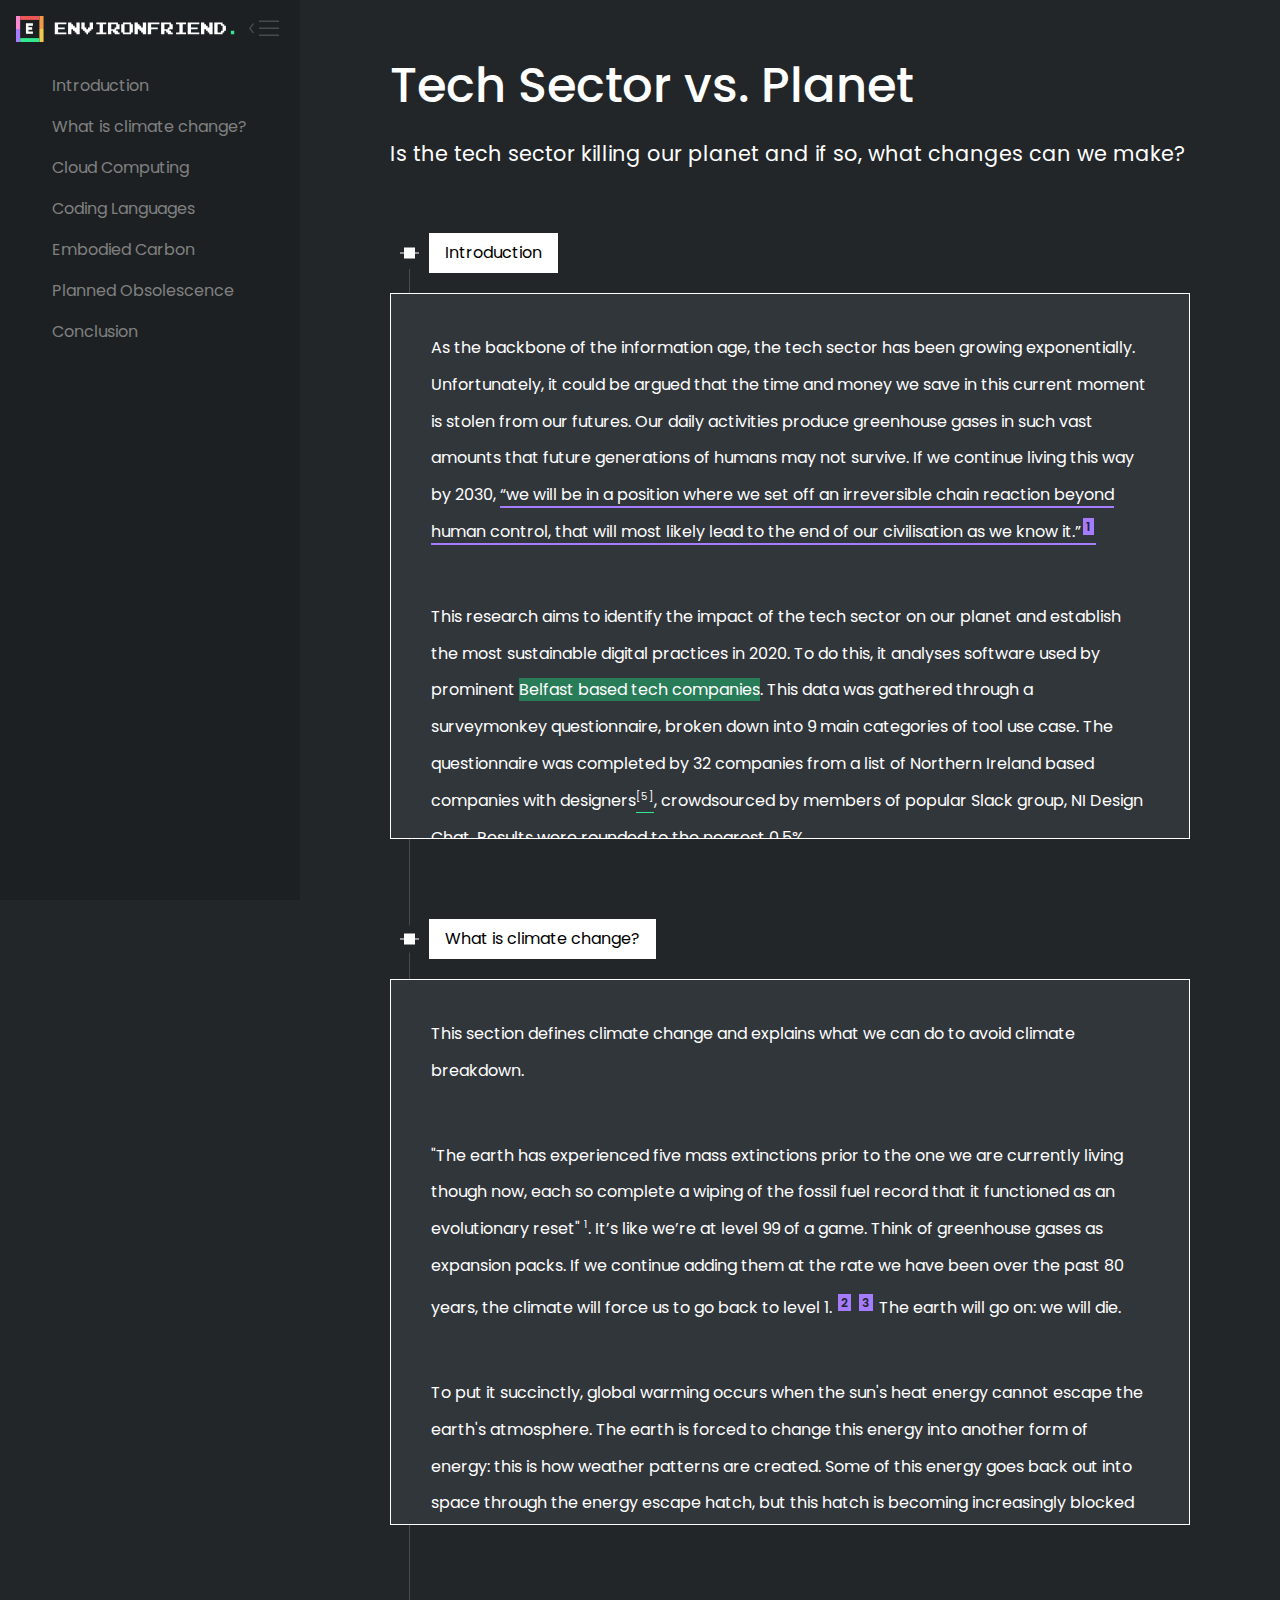
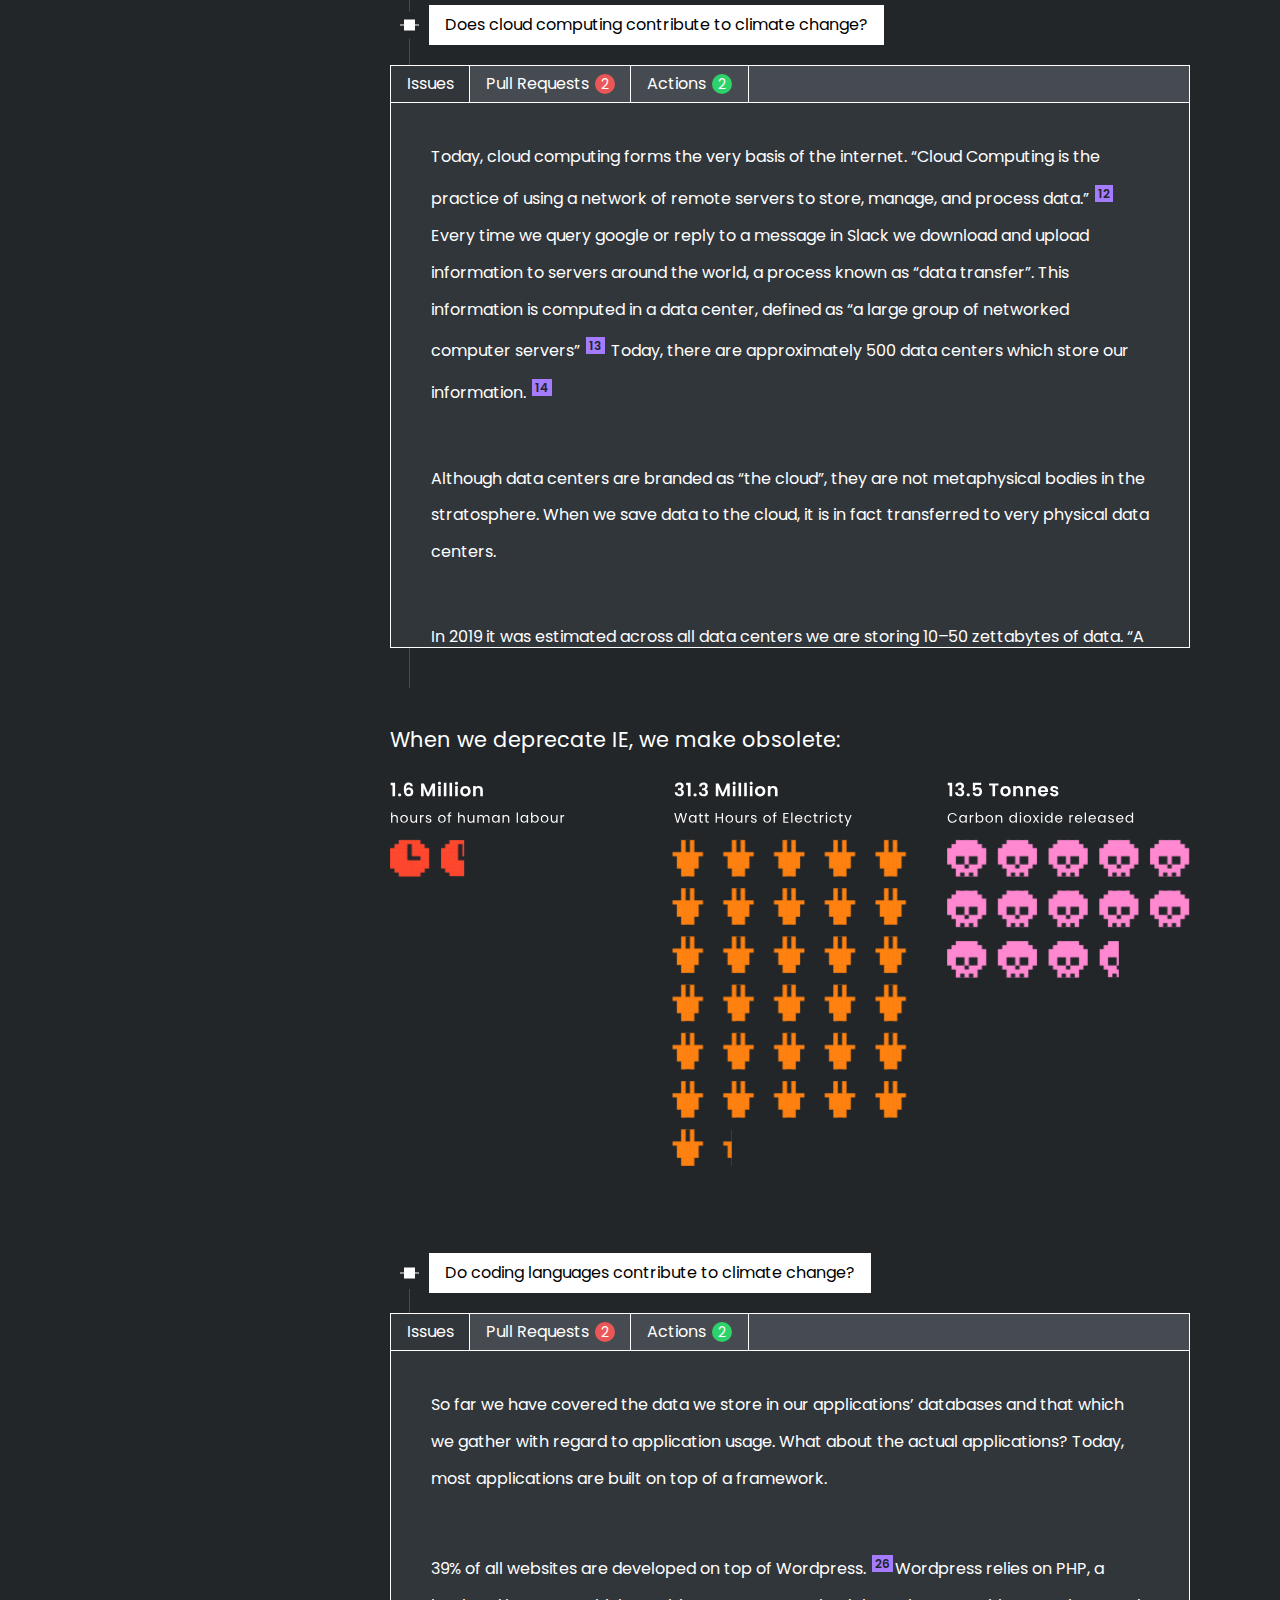
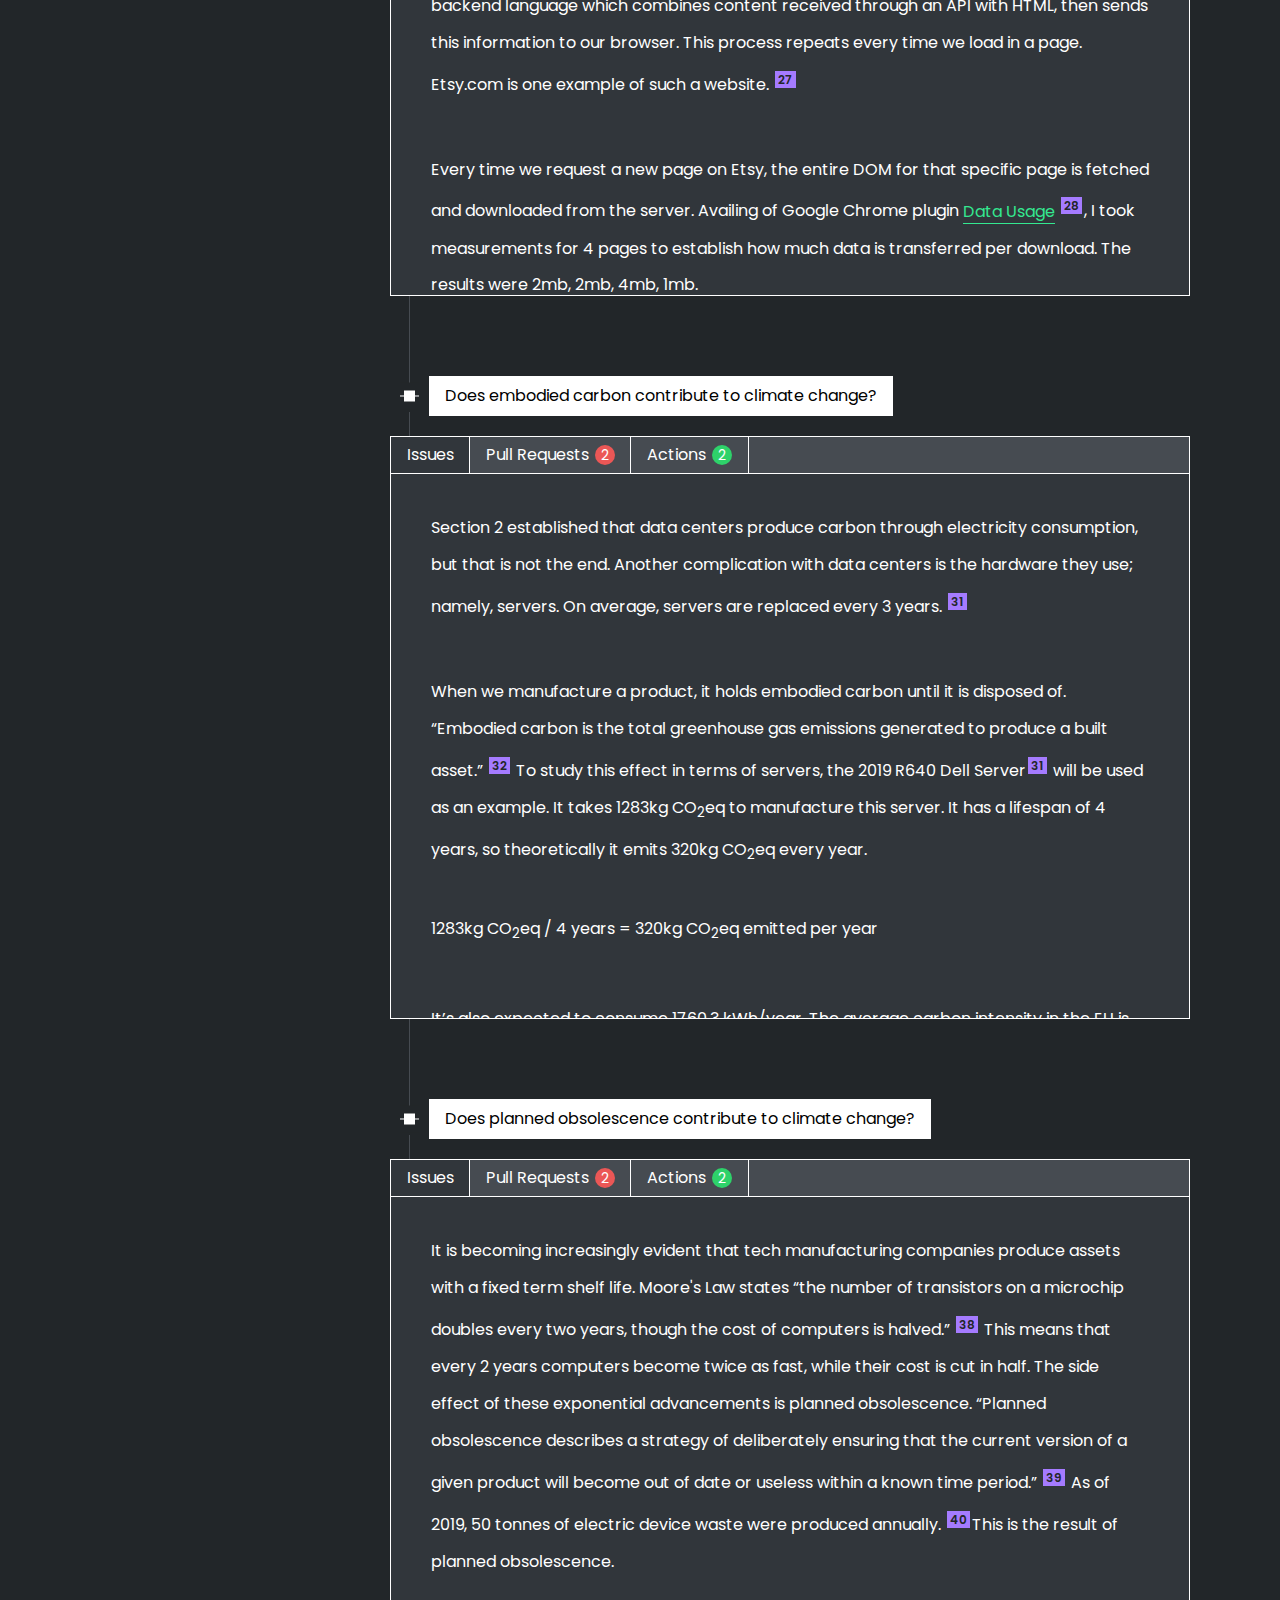
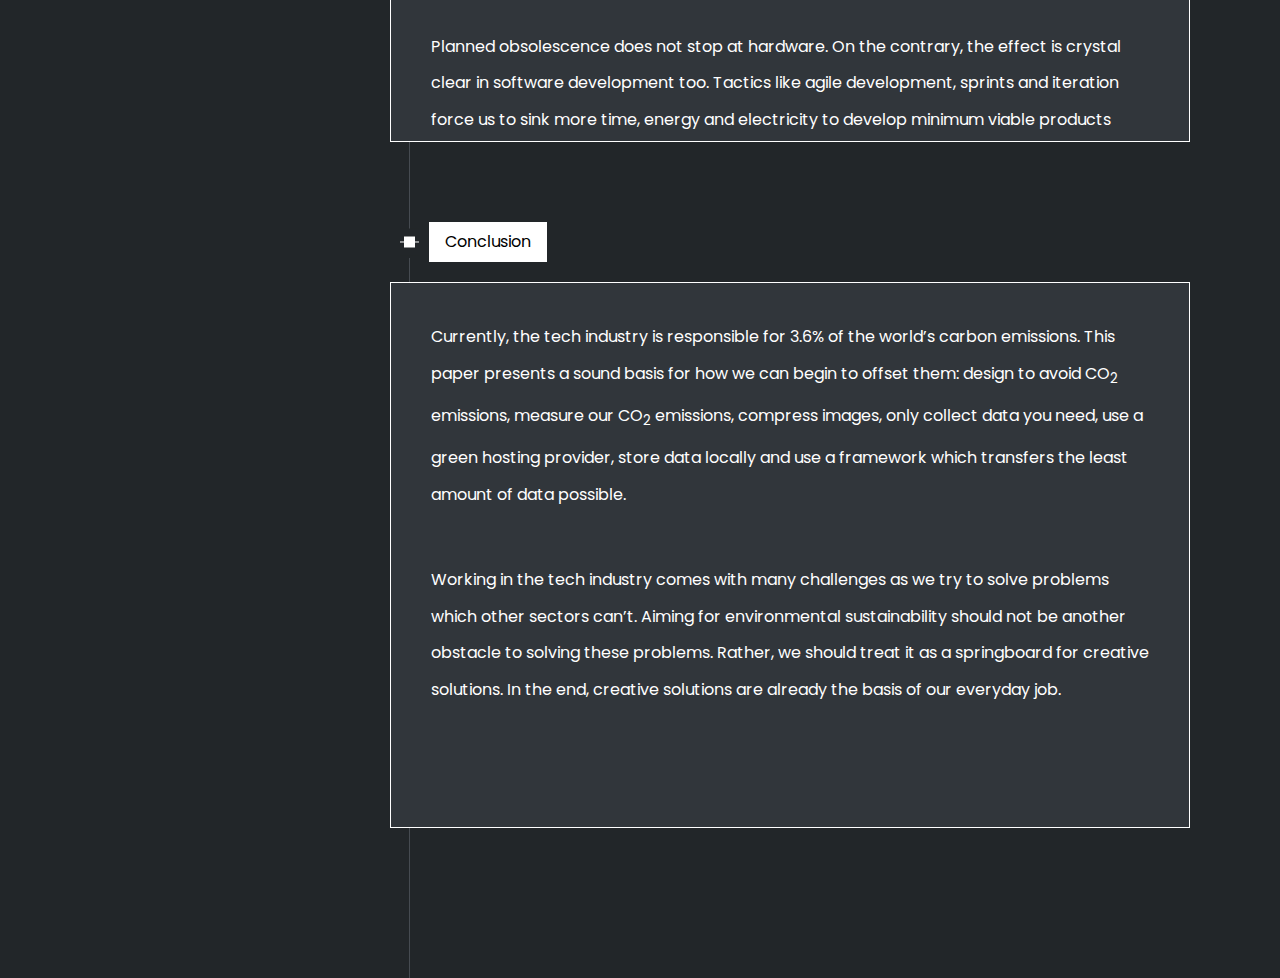
==== index.html @ 5557c93a "references round one" ====
<!DOCTYPE html>
<html lang="en">

<head>
    <meta charset="UTF-8">
    <meta name="viewport" content="width=device-width, initial-scale=1.0">
    <link rel="stylesheet" href="css/main.css">
    <link rel="icon" type="image/ico" sizes="32x32" href="favicon.ico">
    <title>Tech Killing Planet? | Environfriend</title>
</head>

<body>
    <div id="mySidenav" class="sidenav" style="width: 300px;">
        <div class="sidenav-heading">
            <div class="logo"><img src="pix/textlogo.svg" alt=""></div>
            <a href="javascript:void(0)" id="closebtn" class="closebtn" onclick="closeNav()">
                <img src="pix/burgerclose.svg" alt="Close side navigation">
            </a>
        </div>
        <a href="#introduction">Introduction</a>
        <a href="#climate">What is climate change?</a>
        <a href="#cloud">Cloud Computing</a>
        <a href="#code">Coding Languages</a>
        <a href="#carbon">Embodied Carbon</a>
        <a href="#obsolescence">Planned Obsolescence</a>
        <a href="#conclusion">Conclusion</a>
        <div class="reference-container"></div>
    </div>
    <div id="main" style="margin-left: 300px;">
        <div class="topnav">
            <span id="openbtn" style="cursor:pointer" onclick="openNav()">
                <img src="pix/burger.svg" alt="Open side navigation">
                <!-- 
            &#9776; --></span>
        </div>
        <div class="content">
            <div class="title">
                <h1>Tech Sector vs. Planet</h1>
                <h5>Is the tech sector killing our planet and if so, what changes can we make?</h5>
            </div>
            <div class="tab-container" id="introduction">
                <div class="vl"></div>
                <div class="commit-container">
                    <img src="pix/enviricon.svg" alt="enviricon">
                    <div class="commit">Introduction</div>
                </div>
                <div class="tabcontent border-top" style="display: block;">
                    <p>
                        As the backbone of the information age, the tech sector has been growing exponentially. Unfortunately, it could be argued that the time and money we save in this current moment is stolen from our futures. Our daily activities produce greenhouse gases in such vast amounts that future generations of humans may not survive. If we continue living this way by 2030, <span class="underline"> “we will be in a position where we set off an irreversible chain reaction beyond human control, that will most likely lead to the end of our civilisation as we know it.”<a href="javascript:void(0)" class="referenceButton" onclick="openReference(event, 'one')">1</a></span>
                    </p>
                    <p>
                        This research aims to identify the impact of the tech sector on our planet and establish the most sustainable digital practices in 2020. To do this, it analyses software used by prominent <span class="highlight">Belfast based tech companies</span>. This data was gathered through a surveymonkey questionnaire, broken down into 9 main categories of tool use case. The questionnaire was completed by 32 companies from a list of Northern Ireland based companies with designers<a href="#conclusion"><sup>[5]</sup></a>, crowdsourced by members of popular Slack group, NI Design Chat. Results were rounded to the nearest 0.5%.
                    </p>
                    <p>
                        Among those answering were employees of: Niice, Little Thunder, Dawson Andrews, Kainos, Deloitte, Whitespace, Instil, Big Motive, Synergy Learning, and PWC.
                    </p>
                    <p>
                        This research will explain the source of carbon emissions, examine what digital products could contribute to that source, and suggest more carbon efficient alternatives.
                    </p>
                    <p>
                        The findings of this research are broken down into 5 key sections.
                    </p>
                    <ol>
                        <li>What is climate change?</li>
                        <li>Cloud Computing</li>
                        <li>Coding Languages</li>
                        <li>Embodied Carbon</li>
                        <li>Planned Obsolescence</li>
                        </li>
                        <ol>
                </div>
            </div>
            <div class="tab-container" id="climate">
                <div class="vl"></div>
                <div class="commit-container">
                    <img src="pix/enviricon.svg" alt="enviricon">
                    <div class="commit">What is climate change?</div>
                </div>
                <div class="tabcontent border-top" style="display: block;">
                    <p>
                        This section defines climate change and explains what we can do to avoid climate breakdown.
                    </p>
                    <p>
                    </p>
                    <p>
                        "The earth has experienced five mass extinctions prior to the one we are currently living though now, each so complete a wiping of the fossil fuel record that it functioned as an evolutionary reset" <sup>1</sup>. It’s like we’re at level 99 of a game. Think of greenhouse gases as expansion packs. If we continue adding them at the rate we have been over the past 80 years, the climate will force us to go back to level 1.
                        <a href="javascript:void(0)" class="referenceButton" onclick="openReference(event, 'two')">2</a>
                        <a href="javascript:void(0)" class="referenceButton" onclick="openReference(event, 'three')">3</a>
                        The earth will go on: we will die.
                    </p>
                    <p>
                        To put it succinctly, global warming occurs when the sun's heat energy cannot escape the earth's atmosphere. The earth is forced to change this energy into another form of energy: this is how weather patterns are created. Some of this energy goes back out into space through the energy escape hatch, but this hatch is becoming increasingly blocked by greenhouse gases. As more and more heat is trapped, weather patterns get more and more extreme.
                        <a href="javascript:void(0)" class="referenceButton" onclick="openReference(event, 'four')">4</a>
                        
                    </p>
                    <p>
                        If we raise global temperature by 1.5C by 2030, “we will be in a position where we set off an irreversible chain reaction beyond human control, that will most likely lead to the end of our civilisation as we know it.” 
<a href="javascript:void(0)" class="referenceButton" onclick="openReference(event, 'five')">5</a>
                    </p>
                    <p>
                        We will die from starvation. We will die from asphyxiation. We will perish in fires. We will drown in floods.
                    </p>
                    <p>
                        We have the power to end these atrocities
                    </p>
                    <p>
                    </p>
                    <p>
                        Our lives do not need to end in suffering.
                    </p>
                    <p>
                        In fact, we hold the solutions to these problems in our hands.
                    </p>
                    <p>
                        To avoid the chain reaction of doomsday scenarios set off by more than 1.5 degrees of warming, we must put an immediate stop to greenhouse gas emissions 
                        <a href="javascript:void(0)" class="referenceButton" onclick="openReference(event, 'six')">6</a>
                        <a href="javascript:void(0)" class="referenceButton" onclick="openReference(event, 'seven')">7</a>
                    </p>
                    <p>
                        This doesn’t mean we need to stop driving, developing our world or exchanging goods. We must restructure our world around sustainability.
                    </p>
                    <p>
                        “Sustainability is most often defined as meeting the needs of the present without compromising the ability of future generations to meet their needs. It has three main pillars: economic, environmental, and social. These 3 pillars are informally referred to as people, planet and profits.” 
                        <a href="javascript:void(0)" class="referenceButton" onclick="openReference(event, 'eight')">8</a>
                    </p>
                    <p>
                        Spearheaded by Greta Thunberg, many people around the world have been calling for big companies to stop processes which will inevitably lead to climate collapse. As a result, sustainability has ascended to the top of priority lists of corporate giants such as Walmart, McDonalds and Google<a href="javascript:void(0)" class="referenceButton" onclick="openReference(event, 'nine')">9</a>. The aim is to reach a near perfect equilibrium across all 3 pillars.
                    </p>
                    <p>
                        In 2020 alone, the tech sector contributed an outrageous 3.6% to global greenhouse gas pollution.
                        <a href="javascript:void(0)" class="referenceButton" onclick="openReference(event, 'ten')">10</a>
                         That number appears deceptively low and may suggest the tech sector does not have responsibility in this area. However, this figure is equal to the amount of greenhouse gas pollution produced by fuel from the aviation industry - an industry which is often cited as one of the most environmentally problematic. In a worst case scenario this figure could rise to 14% by 2040. 
                         <a href="javascript:void(0)" class="referenceButton" onclick="openReference(event, 'eleven')">11</a>
                    </p>
                    <p>
                        In order for the tech industry to enforce the environmental pillar, the research in the following sections aims to establish the contribution of the tech industry to global warming through the lens of carbon emissions.
                    </p>
                </div>
            </div>
            <div class="tab-container" id="cloud">
                <div class="vl"></div>
                <div class="commit-container">
                    <img src="pix/enviricon.svg" alt="enviricon">
                    <div class="commit">Does cloud computing contribute to climate change?</div>
                </div>
                <div class="tab">
                    <button class="tablinks active" onclick="openCity(event, 'cc-issues', 'cc')">Issues</button>
                    <button class="tablinks" onclick="openCity(event, 'cc-pr', 'cc')">Pull Requests<span class="notification bad">2</span></button>
                    <button class="tablinks" onclick="openCity(event, 'cc-actions', 'cc')">Actions<span class="notification good">2</span></button>
                </div>
                <div id="cc-issues" class="tabcontent tabcontent-cc" style="display: block;">
                    <p>
                        Today, cloud computing forms the very basis of the internet. “Cloud Computing is the practice of using a network of remote servers to store, manage, and process data.” 
                        <a href="javascript:void(0)" class="referenceButton" onclick="openReference(event, 'twelve')">12</a>
                        Every time we query google or reply to a message in Slack we download and upload information to servers around the world, a process known as “data transfer”. This information is computed in a data center, defined as “a large group of networked computer servers” <a href="javascript:void(0)" class="referenceButton" onclick="openReference(event, 'thirteen')">13</a>
                         Today, there are approximately 500 data centers which store our information. 
                         <a href="javascript:void(0)" class="referenceButton" onclick="openReference(event, 'fourteen')">14</a>
                    </p>
                    <p>
                        Although data centers are branded as “the cloud”, they are not metaphysical bodies in the stratosphere. When we save data to the cloud, it is in fact transferred to very physical data centers.
                    </p>
                    <p>
                        In 2019 it was estimated across all data centers we are storing 10–50 zettabytes of data. “A zettabyte is a measure of storage capacity, which equals 1000⁷ (1,000,000,000,000,000,000,000 bytes). By 2025 this is estimated to grow to the range of 150–200 zettabytes.” <a href="javascript:void(0)" class="referenceButton" onclick="openReference(event, 'fifteen')">15</a>An Atlanta based hyperscale data farm owned by H5 Data Centers, is nearly 186,000m<sup>2</sup> large - packed with physical servers. <a href="javascript:void(0)" class="referenceButton" onclick="openReference(event, 'sixteen')">16</a> That’s nearly 35 football fields of servers. This is precisely what makes the 150–200 zettabytes so concerning.
                    </p>
                    <p>
                        Harnessing immense computational power, data centers consume colossal amounts of electricity. Moreover, when we transfer data it travels through a network of cables, once again powered by electricity. This electricity is derived from the power grid.
                    </p>
                    <p>
                        The entire infrastructure of technology relies on the power grid. “The power grid is a network of power lines and associated equipment used to transmit and distribute electricity over a geographic area.”<a href="javascript:void(0)" class="referenceButton" onclick="openReference(event, 'seventeen')">17</a>Between July 2019 and June 2020, Northern Ireland consumed 7,505 Gigawatt hours (GWh) of electricity. 52.3% (3928 GWh) of this electricity came from fossil fuels.
                        <a href="javascript:void(0)" class="referenceButton" onclick="openReference(event, 'eighteen')">18</a>
                        Fossil fuels produce carbon when they are burned. 1 gigawatt hour of electricity produced from fossil fuels generates 430 tonnes of CO<sub>2</sub>.<a href="javascript:void(0)" class="referenceButton" onclick="openReference(event, 'nineteen')">19</a>Establishing exactly how much electricity the internet uses is an impossible task, but for this example we will use the 2% of global electricity usage figure from the 2020 IEA report <a href="javascript:void(0)" class="referenceButton" onclick="openReference(event, 'twenty')">20</a>
                    </p>
                    <p>
                        NI internet related electricity usage: 2% of 7,505 GWh = 150.1 GWh
                    </p>
                    <p>
                        NI internet electricity from fossil fuels: 52.3% of 150.1GWh = 78.8GWh
                    </p>
                    <p>
                        NI carbon emitted through internet related electricity usage: 78.8GWh x 430 tonnes of CO<sub>2 </sub>= 33,890.9 tonnes CO<sub>2</sub>
                    </p>
                    <p>
                        NI produces 33,890.9 tonnes of CO<sub>2<sup> </sup></sub>through internet related activities. If the grid was powered completely by renewable energy which doesn’t produce CO<sub>2</sub>, that number would be 0.
                    </p>
                    <p>
                        In order to lower carbon emissions significantly, we must take a look at how and why we use cloud computing.
                    </p>
                    <p>
                        Solution 1: Stop gathering unstructured data<br><br>“Unstructured data is information that either does not have a pre-defined data model or is not organized in a pre-defined manner.” According to market research company IDC, 90% of unstructured data is never analysed. <a href="javascript:void(0)" class="referenceButton" onclick="openReference(event, 'twenty-one')">21</a> This data is stored in server farms, using up electricity every hour of every day of every year until it is disposed of.
                    </p>
                    <p>
                        100% of the survey respondents said their company uses Google Analytics. 14% said they use Hotjar and 9% of businesses use Salesforce. All these tools contribute to the creation of unstructured trash data.
                    </p>
                    <p>
                        Before embedding Google Analytics or Hotjar out of habit, we can run an ideation session (by ourselves or with our team) to determine what heuristics will help us better understand user behaviour in order to make our product better. This will shed light on exactly what data needs to be synthesised once it is collected, speeding up our workflow. Once we get what we need out of it: scrap it, don’t store it. By doing this, we decrease the amount of data we store in data centers, in turn using less servers, which means using less electricity and therefore producing less carbon.<br><br>Solution 2: Stop using tools which automatically transfer data<br>
                    </p>
                    <p>
                        Tools like Google Docs, Notion and Slack automatically store data in the cloud make us feel as if we aren’t producing digital garbage every second.
                    </p>
                    <p>
                        Inspecting network downloads/uploads using the process monitoring tool<a href="javascript:void(0)" class="referenceButton" onclick="openReference(event, 'twenty-two')">22</a>, we can determine in this session Chrome, Notion & Slack had the highest rate of data transfers. 87.5% of companies use Slack. 22.5% of companies use Notion.
                    </p>
                    <p>
                        According to a test using network monitoring software <a href="https://www.obdev.at/products/littlesnitch/index.html">Little Snitch</a> <a href="javascript:void(0)" class="referenceButton" onclick="openReference(event, 'twenty-three')">23</a>, all of the above apps transfer data to farms located in Kansas and Los Angeles.
                    </p>
                    <p>
                        I used Notion to create a wiki for this dissertation. The wiki was comprised of links, text and roughly 20 images. I exported the data and found I’d generated 7.2MB in 1 week . In contrast to the link based wiki, Gerry McGovern’s book, “World Wide Waste” which covers this topic in much more depth weighs only 348 KB. Moreover, it isn’t transferred back and forth between our computer and Kansas, creating unnecessary pollution.
                    </p>
                    <p>
                        To cut out the incessant data transfer of cloud note taking apps like Notion, we can switch to products like Apple Notes or Microsoft OneNote which give us the option to opt out of cloud storage. <a href="javascript:void(0)" class="referenceButton" onclick="openReference(event, 'twenty-four')">24</a>
                    </p>
                    <p>
                        The same logic can be applied to storing and creating data using the Google Suite. While Google data centers are powered by renewable energy, when we transfer data, carbon is still generated in the power grid. 75% of Belfast based companies use Google Docs, 55% Google Sheets, 55% Google Slides and 13% Forms.
                    </p>
                    <p>
                        If we don’t need to share a document with the wider team, there is no need to store it in a data center. Instead, we can use local applications like the Microsoft or Apple suite cancelling out the transfer of data and creation of CO<sub>2</sub> altogether. If we decide we do need to share the document, we can always upload it to Google Drive.
                    </p>
                    <p>
                        If we are already storing a lot of documents in Google Drive, we can employ a methodology such as the previously mentioned Top Tasks to clear out what’s no longer necessary. As an added bonus we are improving our teams efficiency; no longer needing to wade through irrelevant documents to get to what we need. [G McG]
                    </p>
                    <p>
                        Another step we can take is using Creative Cloud offline. 39% of Belfast based companies use Illustrator, 23% use AfterEffects and 19% use Photoshop. All Adobe Software is installed locally, however it automatically runs Creative Cloud in the background. Using Activity Monitor once again, we can determine Creative Cloud and it’s counterparts were among the most power and network hungry processes during that session. While .psd & .ai files are very large, they become much smaller once exported.
                    </p>
                    <p>
                        To avoid this transfer of information, we can store working files locally, and share compressed .jpg or .svg <a href="javascript:void(0)" class="referenceButton" onclick="openReference(event, 'twenty-five')">25</a>files with our team only when necessary.
                    </p>
                </div>
                <div id="cc-actions" class="tabcontent tabcontent-cc">
                    <label class="container">Stop gathering unstructured data
                        <input type="checkbox" checked="checked">
                        <span class="checkmark"></span>
                    </label>
                    <label class="container">Stop using tools which automatically transfer data
                        <input type="checkbox">
                        <span class="checkmark"></span>
                    </label>
                    <label class="container">Three
                        <input type="checkbox">
                        <span class="checkmark"></span>
                    </label>
                    <label class="container">Four
                        <input type="checkbox">
                        <span class="checkmark"></span>
                    </label>
                </div>
            </div>
            <div class="commitimage">
                <h5>When we deprecate IE, we make obsolete:</h5>
                <img class="full-width-image" src="pix/IE.svg" alt="Illustration of previously outlined IE statistics">
            </div>
            <div class="tab-container" id="code">
                <div class="vl"></div>
                <div class="commit-container">
                    <img src="pix/enviricon.svg" alt="enviricon">
                    <div class="commit">Do coding languages contribute to climate change?</div>
                </div>
                <div class="tab">
                    <button class="tablinks active" onclick="openCity(event, 'cl-issues', 'cl')">Issues</button>
                    <button class="tablinks" onclick="openCity(event, 'cl-pr', 'cl')">Pull Requests<span class="notification bad">2</span></button>
                    <button class="tablinks" onclick="openCity(event, 'cl-actions', 'cl')">Actions<span class="notification good">2</span></button>
                </div>
                <div id="cl-issues" class="tabcontent tabcontent-cl" style="display: block;">
                    <p>
                        So far we have covered the data we store in our applications’ databases and that which we gather with regard to application usage. What about the actual applications? Today, most applications are built on top of a framework.
                    </p>
                    <p>
                        39% of all websites are developed on top of Wordpress. <a href="javascript:void(0)" class="referenceButton" onclick="openReference(event, 'twenty-six')">26</a>Wordpress relies on PHP, a backend language which combines content received through an API with HTML, then sends this information to our browser. This process repeats every time we load in a page. Etsy.com is one example of such a website. <a href="javascript:void(0)" class="referenceButton" onclick="openReference(event, 'twenty-seven')">27</a>
                    </p>
                    <p>
                        Every time we request a new page on Etsy, the entire DOM for that specific page is fetched and downloaded from the server. Availing of Google Chrome plugin <a href="https://chrome.google.com/webstore/detail/data-usage/dopfdeikfpadofngjnjokfgmboicnppc/related?hl=en-GB">Data Usage</a> <a href="javascript:void(0)" class="referenceButton" onclick="openReference(event, 'twenty-eight')">28</a>, I took measurements for 4 pages to establish how much data is transferred per download. The results were 2mb, 2mb, 4mb, 1mb.
                    </p>
                    <p>
                        This makes the average Etsy page 2.25 MB. According to similarweb.com<a href="javascript:void(0)" class="referenceButton" onclick="openReference(event, 'twenty-nine')">29</a>, in the last 6 months Etsy got 358,880,000 visits. Visitors viewed 6.6 pages per visit. This means some 5,329,368,000 MB were transferred between Etsy’s hosting provider and it’s users. <br><br>(6.6 pages x 2.25 MB) x 358,880,000 visits = 5,329,368,000 MB = 5,329,368 GB
                    </p>
                    <p>
                        In World Wide Waste, Gerry McGovern estimates that the transfer of one gigabyte (GB) of data requires about 0.015 kWh of electricity and causes 0.0042 kg of CO2 pollution. Using this methodology, we can establish Etsy produces 22383.35 kg CO<sup>2</sup>Eq in 6 months.<br><br>5,329,368 GB x 0.0042 kg CO<sup>2</sup>Eq = 22383.35 kg CO<sup>2</sup>Eq = 22.38 tonnes CO<sup>2</sup>Eq
                    </p>
                    <p>
                        There are currently 1,000,000,000 websites on the internet. If 39% are made using Wordpress, there are 390,000,000 Wordpress sites. If all of them were as popular as Etsy, we would be producing 8,728,200,000 tonnes CO<sup>2</sup>Eq in 6 months.
                    </p>
                    <p>
                        39% of 1 billion websites = 390,000,000 Worpress websites<br><br>390,000,000 Worpress websites x 22.38 tonnes CO<sup>2</sup>Eq = 8,728,200,000 tonnes CO<sup>2</sup>Eq <br><br>Solution: Choose an energy efficient framework
                    </p>
                    <p>
                        React.js is an increasingly popular framework. In most cases this language renders html pages server side. The key difference between react and php applications, is that PHP applications render page by page on a request basis, while react sends code for the entire application on the initial request. When we navigate to a new page, the react application populates content data by contacting a backend API, but the bones of the website stay in place from the initial download. Reddit is one example of an application which uses this technology.<a href="javascript:void(0)" class="referenceButton" onclick="openReference(event, 'thirty')">30</a>Using the same methodology as the previous framework example, the download sizes of 4 Reddit pages were 637KB, 419KB, 11KB and 22KB. This makes the average Reddit page 0.27225MB.
                    </p>
                    <p>
                        Comparing this to Etsy’s 2.25MB average, we can conclude the amount of data transferred on average by react based Reddit, is 10 times smaller than PHP based Etsy. If less data is transferred, less electricity is used and in turn, less carbon is emitted. This makes react a much more environmentally friendly framework.
                    </p>
                </div>
                <div id="cl-actions" class="tabcontent tabcontent-cl">
                    <label class="container">Stop gathering unstructured data
                        <input type="checkbox" checked="checked">
                        <span class="checkmark"></span>
                    </label>
                    <label class="container">Stop using tools which automatically transfer data
                        <input type="checkbox">
                        <span class="checkmark"></span>
                    </label>
                    <label class="container">Three
                        <input type="checkbox">
                        <span class="checkmark"></span>
                    </label>
                    <label class="container">Four
                        <input type="checkbox">
                        <span class="checkmark"></span>
                    </label>
                </div>
            </div>
            <div class="tab-container" id="carbon">
                <div class="vl"></div>
                <div class="commit-container">
                    <img src="pix/enviricon.svg" alt="enviricon">
                    <div class="commit">Does embodied carbon contribute to climate change?</div>
                </div>
                <div class="tab">
                    <button class="tablinks active" onclick="openCity(event, 'ec-issues', 'ec')">Issues</button>
                    <button class="tablinks" onclick="openCity(event, 'ec-pr', 'ec')">Pull Requests<span class="notification bad">2</span></button>
                    <button class="tablinks" onclick="openCity(event, 'ec-actions', 'ec')">Actions<span class="notification good">2</span></button>
                </div>
                <div id="ec-issues" class="tabcontent tabcontent-ec" style="display: block;">
                    <p>
                        Section 2 established that data centers produce carbon through electricity consumption, but that is not the end. Another complication with data centers is the hardware they use; namely, servers. On average, servers are replaced every 3 years. <a href="javascript:void(0)" class="referenceButton" onclick="openReference(event, 'thirty-one')">31</a>
                    </p>
                    <p>
                        When we manufacture a product, it holds embodied carbon until it is disposed of. “Embodied carbon is the total greenhouse gas emissions generated to produce a built asset.” <a href="javascript:void(0)" class="referenceButton" onclick="openReference(event, 'thirty-two')">32</a> To study this effect in terms of servers, the 2019 R640 Dell Server<a href="javascript:void(0)" class="referenceButton" onclick="openReference(event, 'thirty-three')">31</a> will be used as an example. It takes 1283kg CO<sub>2</sub>eq to manufacture this server. It has a lifespan of 4 years, so theoretically it emits 320kg CO<sub>2</sub>eq every year. <br><br>1283kg CO<sub>2</sub>eq / 4 years = 320kg CO<sub>2</sub>eq emitted per year
                    </p>
                    <p>
                        It’s also expected to consume 1760.3 kWh/year. The average carbon intensity in the EU is 0.276 kg CO<sub>2</sub>eq/kWh. The total carbon cost is going to be 805 kg CO<sub>2</sub>eq/year.<a href="javascript:void(0)" class="referenceButton" onclick="openReference(event, 'thirty-four')">34</a>

                        <br><br>

                        320 CO<sub>2</sub>eq + (0.276 kg CO<sub>2</sub>eq/kWh * 1760.3kWh/year) = 805 kg CO<sub>2</sub>eq/year. 

                        <br><br>

                        If we kept this server for 5 years instead of 4, it would have an embodied carbon cost of 257kg CO<sub>2</sub>eq, meaning it would emit 743kg CO<sub>2</sub>eq/year. 

                        <br><br>

                        257 CO<sub>2</sub>eq + (0.276 kg CO<sub>2</sub>eq/kWh * 1760.3kWh/year) = 743kg CO<sub>2</sub>eq/year.
                    </p>
                    <p>
                        Amazon Web Services (AWS) is one of the most popular web hosts in the world. Suppose AWS has 1.3 million servers <a href="javascript:void(0)" class="referenceButton" onclick="openReference(event, 'thirty-five')">35</a>

                        <a href="javascript:void(0)" class="referenceButton" onclick="openReference(event, 'thirty-six')">36</a>and they are all the 2019 R640 Dell Server. Kept for 4 years, they emit a collective 4,186,000,000kg CO<sub>2</sub>eq. Kept for 5 years, in 4 years they emit 3,863,600,000 kg CO<sub>2</sub>eq. That’s 322,400,000 kg CO<sub>2</sub>eq less.<br><br>(805 CO<sub>2</sub>eq * 4 years) * 1,300,000 servers = 4,186,000,000 kg CO<sub>2</sub>eq
                    </p>
                    <p>
                        (743 CO<sub>2</sub>eq * 4 years) * 1,300,000 servers = 3,863,600,000 kg CO<sub>2</sub>eq<br><br> 4,186,000,000 kg CO<sub>2</sub>eq - 3,863,600,000 kg CO<sub>2</sub>eq = 322,400,000 kg CO<sub>2</sub>eq<br><br>Solution: Choose a Green Host
                    </p>
                    <p>
                        Unless we work in a data center or for a server manufacturing company, we can’t control the amount of carbon embodied in the devices which hold our data. However, we can control whether we host with companies whose data centers emit CO<sub>2</sub> .
                    </p>
                    <p>
                        AWS is used by 63% of Belfast based companies. AWS data centers are powered by renewable energy in only 4 regions. In other regions, it is estimated only 30%-50% of the energy which powers these centers is renewable.
                        <a href="javascript:void(0)" class="referenceButton" onclick="openReference(event, 'thirty-seven')">37</a>
                    </p>
                    <p>
                        Google Cloud is used by 16% of Belfast based companies, and Azure by 5%. Both of these companies qualify as green hosts, meaning they use renewable energy or offset their emissions. As previously calculated, in a hypothetical scenario, AWS could produce 4,186,000,000 kg CO<sub>2</sub>eq in 4 years. If every company which relies on AWS switched to Google or Azure, that number would be 1283kg CO<sub>2</sub>eq, accounting only for the embodied carbon stored in the physical server.
                    </p>
                    <p>
                        A list of other green hosting providers we can switch to can be found at <a href="https://www.thegreenwebfoundation.org/directory">https://www.thegreenwebfoundation.org/directory</a>.
                    </p>
                </div>
                <div id="ec-actions" class="tabcontent tabcontent-ec">
                    <label class="container">Stop gathering unstructured data
                        <input type="checkbox" checked="checked">
                        <span class="checkmark"></span>
                    </label>
                    <label class="container">Stop using tools which automatically transfer data
                        <input type="checkbox">
                        <span class="checkmark"></span>
                    </label>
                    <label class="container">Three
                        <input type="checkbox">
                        <span class="checkmark"></span>
                    </label>
                    <label class="container">Four
                        <input type="checkbox">
                        <span class="checkmark"></span>
                    </label>
                </div>
            </div>
            <div class="tab-container" id="obsolescence">
                <div class="vl"></div>
                <div class="commit-container">
                    <img src="pix/enviricon.svg" alt="enviricon">
                    <div class="commit">Does planned obsolescence contribute to climate change?</div>
                </div>
                <div class="tab">
                    <button class="tablinks active" onclick="openCity(event, 'po-issues', 'po')">Issues</button>
                    <button class="tablinks" onclick="openCity(event, 'po-pr', 'po')">Pull Requests<span class="notification bad">2</span></button>
                    <button class="tablinks" onclick="openCity(event, 'po-actions', 'po')">Actions<span class="notification good">2</span></button>
                </div>
                <div id="po-issues" class="tabcontent tabcontent-po" style="display: block;">
                    <p>
                        It is becoming increasingly evident that tech manufacturing companies produce assets with a fixed term shelf life. Moore's Law states “the number of transistors on a microchip doubles every two years, though the cost of computers is halved.” <a href="javascript:void(0)" class="referenceButton" onclick="openReference(event, 'thirty-eight')">38</a> This means that every 2 years computers become twice as fast, while their cost is cut in half. The side effect of these exponential advancements is planned obsolescence. “Planned obsolescence describes a strategy of deliberately ensuring that the current version of a given product will become out of date or useless within a known time period.” <a href="javascript:void(0)" class="referenceButton" onclick="openReference(event, 'thirty-nine')">39</a> As of 2019, 50 tonnes of electric device waste were produced annually. <a href="javascript:void(0)" class="referenceButton" onclick="openReference(event, 'forty')">40</a>This is the result of planned obsolescence.
                    </p>
                    <p>
                        Planned obsolescence does not stop at hardware. On the contrary, the effect is crystal clear in software development too. Tactics like agile development, sprints and iteration force us to sink more time, energy and electricity to develop minimum viable products round the clock.<a href="javascript:void(0)" class="referenceButton" onclick="openReference(event, 'forty-one')">41</a>
                        <a href="javascript:void(0)" class="referenceButton" onclick="openReference(event, 'forty-two')">42</a>
                        We create products we scrap with little foresight, financial gain being the only performance indicator.
                    </p>
                    <p>
                        One example is Internet Explorer 11 (IE11). Supporting software in IE11 is a running joke amongst developers. <a href="javascript:void(0)" class="referenceButton" onclick="openReference(event, 'forty-three')">43</a> The browser is outdated and doesn’t support a lot of essential contemporary functionality. This is concerning, because IE was released only 7 years ago, on October 17, 2013.<a href="javascript:void(0)" class="referenceButton" onclick="openReference(event, 'forty-four')">44</a> In 2021, it is becoming deprecated.<a href="javascript:void(0)" class="referenceButton" onclick="openReference(event, 'forty-five')">45</a>That’s a lifespan of only 8 years.
                    </p>
                    <p>
                        Behind every product there are hours of work and gigawatts of power. When we kill IE, what are we really putting a line through?
                    </p>
                    <p>
                        It is estimated that 1000+ developers <a href="javascript:void(0)" class="referenceButton" onclick="openReference(event, 'forty-six')">46</a>worked on IE11. Let’s assume each developer worked for 7 hours a day for 46 weeks. That’s 1.6 million hours of human life.
                    </p>
                    <p>
                        <br>Let’s say every employee used a Lenovo w530 laptop <a href="javascript:void(0)" class="referenceButton" onclick="openReference(event, 'forty-seven')">47</a>
                        <a href="javascript:void(0)" class="referenceButton" onclick="openReference(event, 'forty-eight')">48</a>which has a battery life of 6 hours and 23 minutes <a href="javascript:void(0)" class="referenceButton" onclick="openReference(event, 'forty-nine')">49</a>, so it needs to be charged once a day for an average of 4 hours <a href="javascript:void(0)" class="referenceButton" onclick="openReference(event, 'fifty')">50</a> at (20 V x 8.5 A = 170W) 170 watts<a href="javascript:void(0)" class="referenceButton" onclick="openReference(event, 'fifty-one')">51</a> 
                    </p>
                    <p>
                        4 hours x 170 watts = 680Wh
                    </p>
                    <p>
                        680Wh x 1000 people = 680,000Wh every day.
                    </p>
                    <p>
                        680,000Wh x 46 weeks = 31,280,000Wh<br><br>In 2018 it was estimated that 1 gigawatt hour of electricity produced from fossil fuels generates 430 tonnes of CO<sub>2</sub>.<a href="javascript:void(0)" class="referenceButton" onclick="openReference(event, 'fifty-two')">52</a> If the electric grid was 100% fossil fuels at the time, that’s 13.45 tonnes of CO<sub>2</sub>. These figures account for charging the laptop alone, not including electricity needed to power all internet related activities.<br><br>31,280,000 Wh = 0.03128 GWh
                    </p>
                    <p>
                        0.03128 Gwh x 430 tonnes = 13.45 tonnes of CO<sub>2<br><br></sub>When we make IE obsolete, what we are really disposing of is 1.6 million workforce hours and 31,280,000 Wh of electricity. What we create instead, is a 13.45 CO<sub>2 </sub>tonne decrease in the quality of life on the only planet in the solar system which supports human life.<br><br>Solution 2: Design for longevity
                    </p>
                    <p>
                        Unlike IE11, we want our products to withstand the test of time. How do we avoid sinking our own, as well as the earth’s resources into a product which doesn’t last?
                    </p>
                    <p>
                        This is a broad question far beyond sustainability. However, we can narrow it down by looking at constraints which will help us release as little carbon as possible in the process of making a web application. Designers play one of the biggest roles in shaping products, so let’s take a look at what design can do to decrease carbon emissions.
                    </p>
                    <p>
                        “As a designer, you are the director of carbon emissions” - Asim Hussein, LCAW 2020 <a href="javascript:void(0)" class="referenceButton" onclick="openReference(event, 'fifty-three')">53</a> 
                    </p>
                    <p>
                        Among the participants of the primary research questionnaire, at 52% Sketch is the most popular design software. Figma (39%) is catching up, followed by InDesign (23%), Adobe XD (16%), Abstract (13%) and Zeplin (10%) and Invision (6%).
                    </p>
                    <p>
                        Wireframes and prototypes are intended to be used only during the build process: once they have served their purpose, they will become obsolete. Thus, they fall into the category of planned obsolescence.
                    </p>
                    <p>
                        Most of the above software stores our assets in the cloud automatically. Some of us choose to save assets locally, but once we send a link to our team or client to view or collaborate, that asset is stored in the cloud. In the same way as any other web application, this process produces CO<sub>2</sub> through the transfer of data like large images, vast amounts of text and complex code. <a href="javascript:void(0)" class="referenceButton" onclick="openReference(event, 'fifty-four')">54</a> 
                    </p>
                    <p>
                        Instead of surrendering to popular design patterns such as the heavyweight hero banner, we can ask ourselves, “Does an image help the user achieve their goal?” If the answer is “no”, there’s a better way of filling that space: this could be white space, text, a vector graphic and beyond. By doing this, we emit less CO<sub>2</sub> in the design process as well as in the future use of the website. <a href="javascript:void(0)" class="referenceButton" onclick="openReference(event, 'fifty-five')">55</a> 
                    </p>
                    <p>
                        If the image is necessary, we can ask ourselves what kind of image to include. In mockups, a grey placeholder with text or a vector graphic could be enough. If not, we can use an image compressor like imagecompressor.com to make the image smaller. Other tricks include making images black and white, and blurring the background to avail of pixel clustering technologies. <a href="javascript:void(0)" class="referenceButton" onclick="openReference(event, 'fifty-six')">56</a>
                    </p>
                    <h5>
                        Solution 2: Develop for longevity
                    </h5>
                    <p>
                        Once designs are passed on for development, we can measure their impact on the planet. A solid first step is knowing the carbon footprint of what you’re working on. Developed by Wholegrain Digital, the carbon calculator is a tool which estimates how much carbon your website emits <a href="http://www.websitecarbon.com">www.websitecarbon.com</a>.
                    </p>
                    <p>
                        Next, you can analyse the frontend of your application using the Chrome Dev Tools plugin, <a href="https://chrome.google.com/webstore/detail/greenit-analysis">GreenIT</a>. This plugin provides an Ecoindex rating as well as assessing the application’s performance against an outline of environmental best practices. <a href="javascript:void(0)" class="referenceButton" onclick="openReference(event, 'fifty-seven')">57</a>
                    </p>
                    <p>
                        From a user experience point of view, you can gauge the value of your product by using Gerry McGovern’s <a href="https://gerrymcgovern.com/books/top-tasks-a-how-to-guide/">Top Tasks</a> methodology. Endorsed by Toyota and IBM, this approach helps you determine your users goals. Once these are established, you can assess how many steps it takes for a user to achieve their goal, and adjust your application so that time is as short as possible. This means your user is not fumbling around pages of your application, downloading data unnecessarily.
                    </p>
                    <p>
                        Finally, to figure out exactly how much data your user is downloaded per page, you can use the Chrome plugin <a href="https://chrome.google.com/webstore/detail/data-usage/dopfdeikfpadofngjnjokfgmboicnppc/related?hl=en-GB">Data Usage</a>.
                    </p>
                </div>
                <div id="po-actions" class="tabcontent tabcontent-po">
                    <label class="container">Stop gathering unstructured data
                        <input type="checkbox" checked="checked">
                        <span class="checkmark"></span>
                    </label>
                    <label class="container">Stop using tools which automatically transfer data
                        <input type="checkbox">
                        <span class="checkmark"></span>
                    </label>
                    <label class="container">Three
                        <input type="checkbox">
                        <span class="checkmark"></span>
                    </label>
                    <label class="container">Four
                        <input type="checkbox">
                        <span class="checkmark"></span>
                    </label>
                </div>
            </div>
            <div class="tab-container" id="conclusion">
                <div class="vl"></div>
                <div class="commit-container">
                    <img src="pix/enviricon.svg" alt="enviricon">
                    <div class="commit">Conclusion</div>
                </div>
                <div class="tabcontent border-top" style="display: block;">
                    <p>
                        Currently, the tech industry is responsible for 3.6% of the world’s carbon emissions. This paper presents a sound basis for how we can begin to offset them: design to avoid CO<sub>2 </sub>emissions, measure our CO<sub>2</sub> emissions, compress images, only collect data you need, use a green hosting provider, store data locally and use a framework which transfers the least amount of data possible.
                    </p>
                    <p>
                        Working in the tech industry comes with many challenges as we try to solve problems which other sectors can’t. Aiming for environmental sustainability should not be another obstacle to solving these problems. Rather, we should treat it as a springboard for creative solutions. In the end, creative solutions are already the basis of our everyday job.
                    </p>
                </div>
            </div>
        </div>
    </div>
    <script src="js/tabs.js"></script>
    <script src="js/sidenav.js"></script>
    <script type="text/javascript" src="js/referencesdata.js"></script>
    <script type="text/javascript" src="js/references.js"></script>
</body>

</html>
---- css/main.css ----
@import url("https://fonts.googleapis.com/css2?family=Poppins:wght@400;500;700&display=swap");
/*COLORS*/
.pri {
  color: #34E890;
}

.sec {
  color: #456551;
}

.bg-pri {
  background-color: #34E890;
}

.bg-sec {
  background-color: #456551 !important;
}

button {
  font-family: "Poppins", sans-serif;
  font-size: 16px;
}

body {
  background: #222629;
}

html {
  scroll-behavior: smooth;
}

#main {
  /*margin-left: 250px;*/
  display: flex;
  flex-direction: column;
  align-items: center;
  justify-content: center;
}

.content {
  width: 800px;
}
@media (max-width: 599px) {
  .content {
    width: auto !important;
  }
}

.tab {
  overflow: hidden;
  border: 1px solid #ffffff;
  background-color: #464B51;
  /*    width: 832px;*/
  /* Style the buttons inside the tab */
}
.tab button {
  background-color: inherit;
  float: left;
  border: none;
  outline: none;
  cursor: pointer;
  padding: 10px 16px;
  transition: 0.3s;
  color: #ffffff;
  border: 1px solid #ffffff;
}
.tab button.tablinks {
  margin: -1px;
  line-height: 100%;
}
.tab button.tablinks .notification {
  padding: 0px 6px;
  border-radius: 20px;
  font-size: 14px;
  line-height: 0;
  margin-left: 6px;
}
.tab button.tablinks .notification.bad {
  background: #eb5756;
}
.tab button.tablinks .notification.good {
  background: #2ed26a;
}
.tab button:hover {
  background-color: #31363B;
}
.tab button.active {
  background-color: #31363B;
}

/* Style the tab content */
.tabcontent {
  background: #31363B;
  display: none;
  border: 1px solid #ffffff;
  border-top: none;
  padding: 20px 40px;
  margin-bottom: 80px;
  height: 56vh;
  overflow-y: scroll;
}
.tabcontent.border-top {
  border-top: 1px solid white;
}
.tabcontent p {
  margin-bottom: 48px;
}
.tabcontent a {
  color: #34e890;
  border-bottom: 1px solid #34e890;
}
.tabcontent .action {
  margin-top: 20px;
  border: 1px solid white;
  padding: 10px;
}

.commit-container {
  display: flex;
  flex-direction: row;
  padding-bottom: 20px;
}
.commit-container > * {
  margin-left: 10px;
}
.commit-container .commit {
  color: black;
  background-color: white;
  display: inline;
  padding: 12px 16px;
  line-height: 100%;
}

.vl {
  border-left: 1px solid #464B51;
  height: 80vh;
  position: absolute;
  z-index: -10;
  margin-left: 19px;
  margin-top: 36px;
}

body {
  font-family: "Poppins", sans-serif;
  font-size: 16px;
  color: #ffffff;
}

h1 {
  font-size: 3em;
  font-weight: 500;
  margin: 0;
}

h5 {
  font-size: 1.3rem;
  font-weight: 400;
  margin: 1rem 0;
}

.title {
  padding: 2rem 0 3rem;
}

span.highlight {
  background: #19ff8f59;
}

.underline {
  line-height: 0 !important;
  border-bottom: 2px solid #a57bff;
}

p {
  line-height: 2.3rem;
}

sup {
  color: white;
  line-height: 100%;
  font-size: 10px;
  letter-spacing: 1px;
}

p a {
  text-decoration: none !important;
}

/* styled sup
sup {
    color: black;
    line-height: 100%;
    font-size: 10px;
    background: #fe89d0;
    padding: 0 5px;
    margin-left: 4px;
    display: inline;
    margin-top: 30px;
}*/
.sidenav {
  height: 100%;
  width: 0;
  position: fixed;
  z-index: 1;
  top: 0;
  left: 0;
  overflow-x: hidden;
  transition: 0.5s;
  background-color: #1d2023;
}
@media (max-width: 599px) {
  .sidenav {
    width: 100vw !important;
  }
}
.sidenav a {
  padding: 8px 8px 8px 52px;
  text-decoration: none;
  color: #808080;
  display: block;
  transition: 0.3s;
  min-width: 200px;
}
.sidenav a.subitem {
  margin-left: 20px;
}
.sidenav a:hover {
  color: #f1f1f1;
}
@media (max-width: 599px) {
  .sidenav a {
    padding-left: 0;
    text-align: center;
    font-size: 20px;
  }
}
.sidenav .closebtn {
  padding: 18px 0 0 0;
}
@media (max-width: 599px) {
  .sidenav .closebtn img {
    padding-top: 5px !important;
    width: 2rem !important;
  }
}
.sidenav #main {
  transition: margin-left 0.5s;
  padding: 16px;
}

.logo {
  padding: 16px;
  padding-right: 8px;
}
@media (max-width: 599px) {
  .logo img {
    width: 80vw;
  }
}

.sidenav-heading {
  display: flex;
  flex-direction: row;
}

.topnav {
  width: 100%;
  padding-top: 10px;
  padding-left: 16px;
}
.topnav #openbtn {
  visibility: hidden;
  position: fixed;
}

.container {
  display: block;
  position: relative;
  padding-left: 35px;
  margin-top: 20px;
  cursor: pointer;
  -webkit-user-select: none;
  -moz-user-select: none;
  -ms-user-select: none;
  user-select: none;
}

.container input {
  position: absolute;
  opacity: 0;
  cursor: pointer;
  height: 0;
  width: 0;
}

.checkmark {
  position: absolute;
  top: 0;
  left: 0;
  height: 25px;
  width: 25px;
  background-color: #464B51;
}

.container:hover input ~ .checkmark {
  border: 2px solid transparent;
  border-image: linear-gradient(to bottom right, #eb5756 0%, #eb5756 16%, #f29949 16%, #f29949 32%, #f2ca4b 32%, #f2ca4b 48%, #34e890 48%, #34e890 64%, #a57bff 64%, #a57bff 80%, #fe89d0 80%, #fe89d0 100%);
  border-image-slice: 1;
  width: 22px;
  height: 22px;
}

.container input:checked ~ .checkmark {
  background-color: #31373a;
  border: 2px solid transparent;
  border-image: linear-gradient(to bottom right, #eb5756 0%, #eb5756 16%, #f29949 16%, #f29949 32%, #f2ca4b 32%, #f2ca4b 48%, #34e890 48%, #34e890 64%, #a57bff 64%, #a57bff 80%, #fe89d0 80%, #fe89d0 100%);
  border-image-slice: 1;
  width: 22px;
  height: 22px;
}

.checkmark:after {
  content: "";
  position: absolute;
  display: none;
}

.container input:checked ~ .checkmark:after {
  display: block;
}

.container .checkmark:after {
  left: 8px;
  top: 3px;
  width: 5px;
  height: 10px;
  border: solid white;
  border-width: 0 2px 2px 0;
  -webkit-transform: rotate(45deg);
  -ms-transform: rotate(45deg);
  transform: rotate(45deg);
}

::-webkit-scrollbar {
  -webkit-appearance: none;
  width: 10px;
}

::-webkit-scrollbar-thumb {
  background-color: white;
  -webkit-box-shadow: 0 0 1px rgba(255, 255, 255, 0.5);
}

a.referenceButton {
  color: white;
  text-decoration: none;
  vertical-align: super;
  font-size: 12px;
  background: #a57bff;
  color: #222629 !important;
  padding: 0 3px;
  font-weight: 600;
  margin: 0 2px;
  border-bottom: none;
}

.reference-container {
  display: flex;
  flex-direction: column;
  align-items: center;
  position: absolute;
  width: 300px;
  bottom: 0;
  padding-bottom: 25px;
}
.reference-container .reference {
  background-color: transparent;
  border: 1px dashed #808080;
  color: #808080;
  width: 250px;
  display: none;
}
.reference-container .reference .source {
  border-bottom: 1px dashed;
  padding: 10px 20px;
}
.reference-container .reference p {
  padding: 0 20px;
}
.reference-container .reference a {
  padding: 0;
  display: inline;
  text-decoration: underline !important;
  overflow-wrap: break-word;
}

.commitimage {
  background: #222629;
  padding: 20px 0 80px;
  margin-top: -40px;
}

img.full-width-image {
  width: 100%;
}

/*@import "darkmode";
@import "nav";
@import "bookblock";
@import "default";
@import "demo1";
@import "layout";*/

/*# sourceMappingURL=main.css.map */
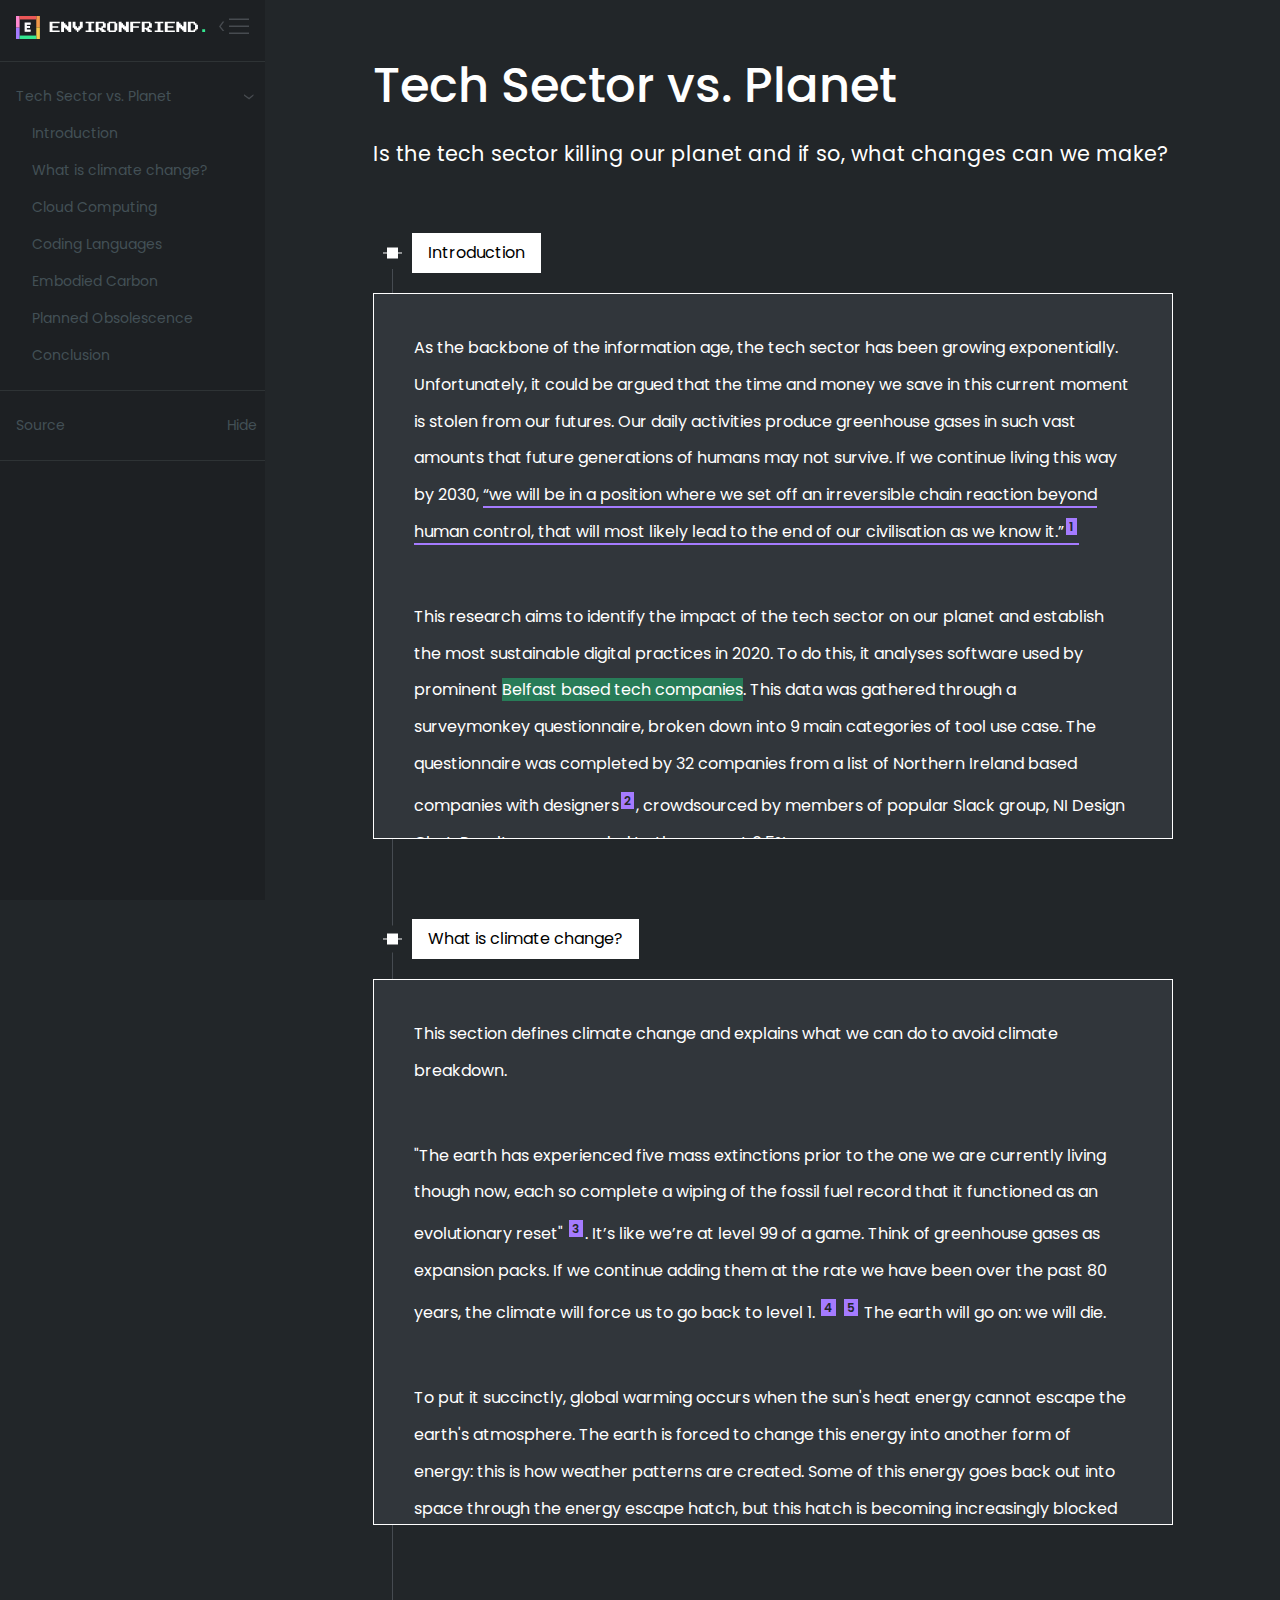
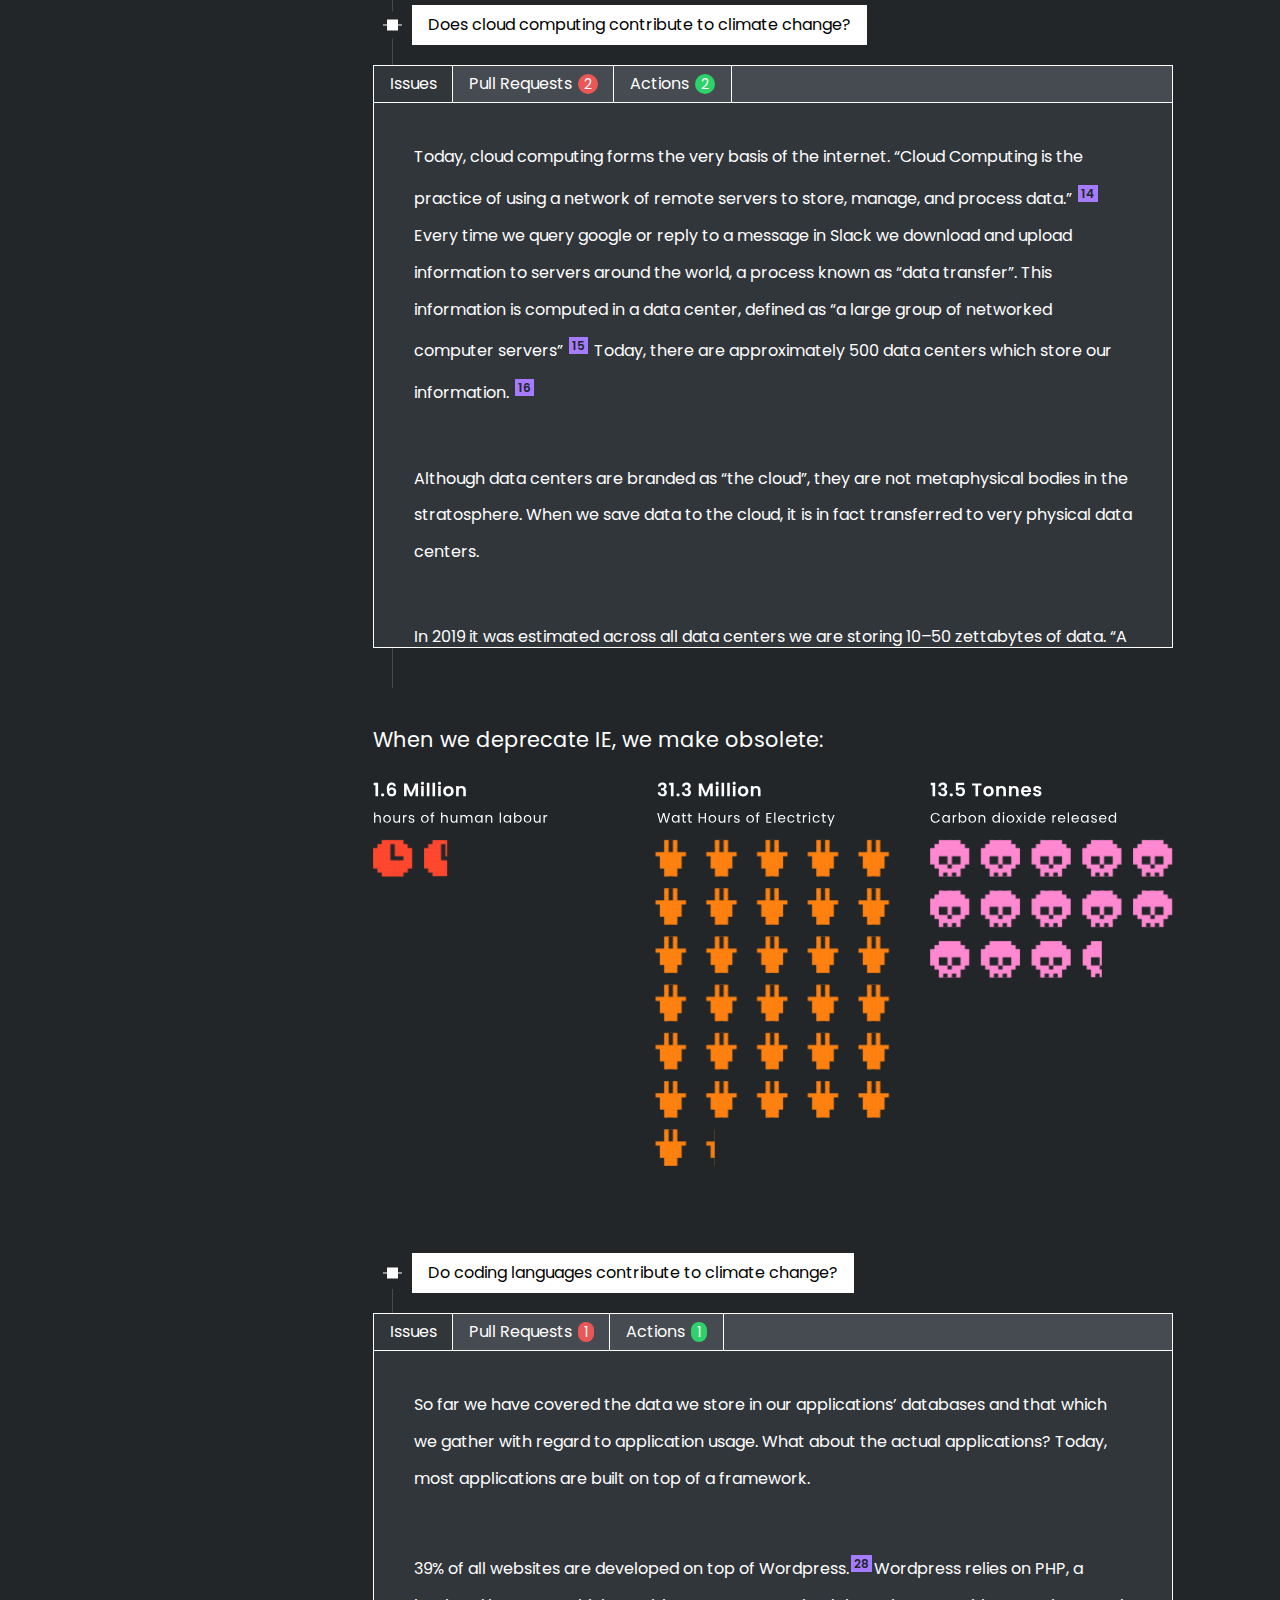
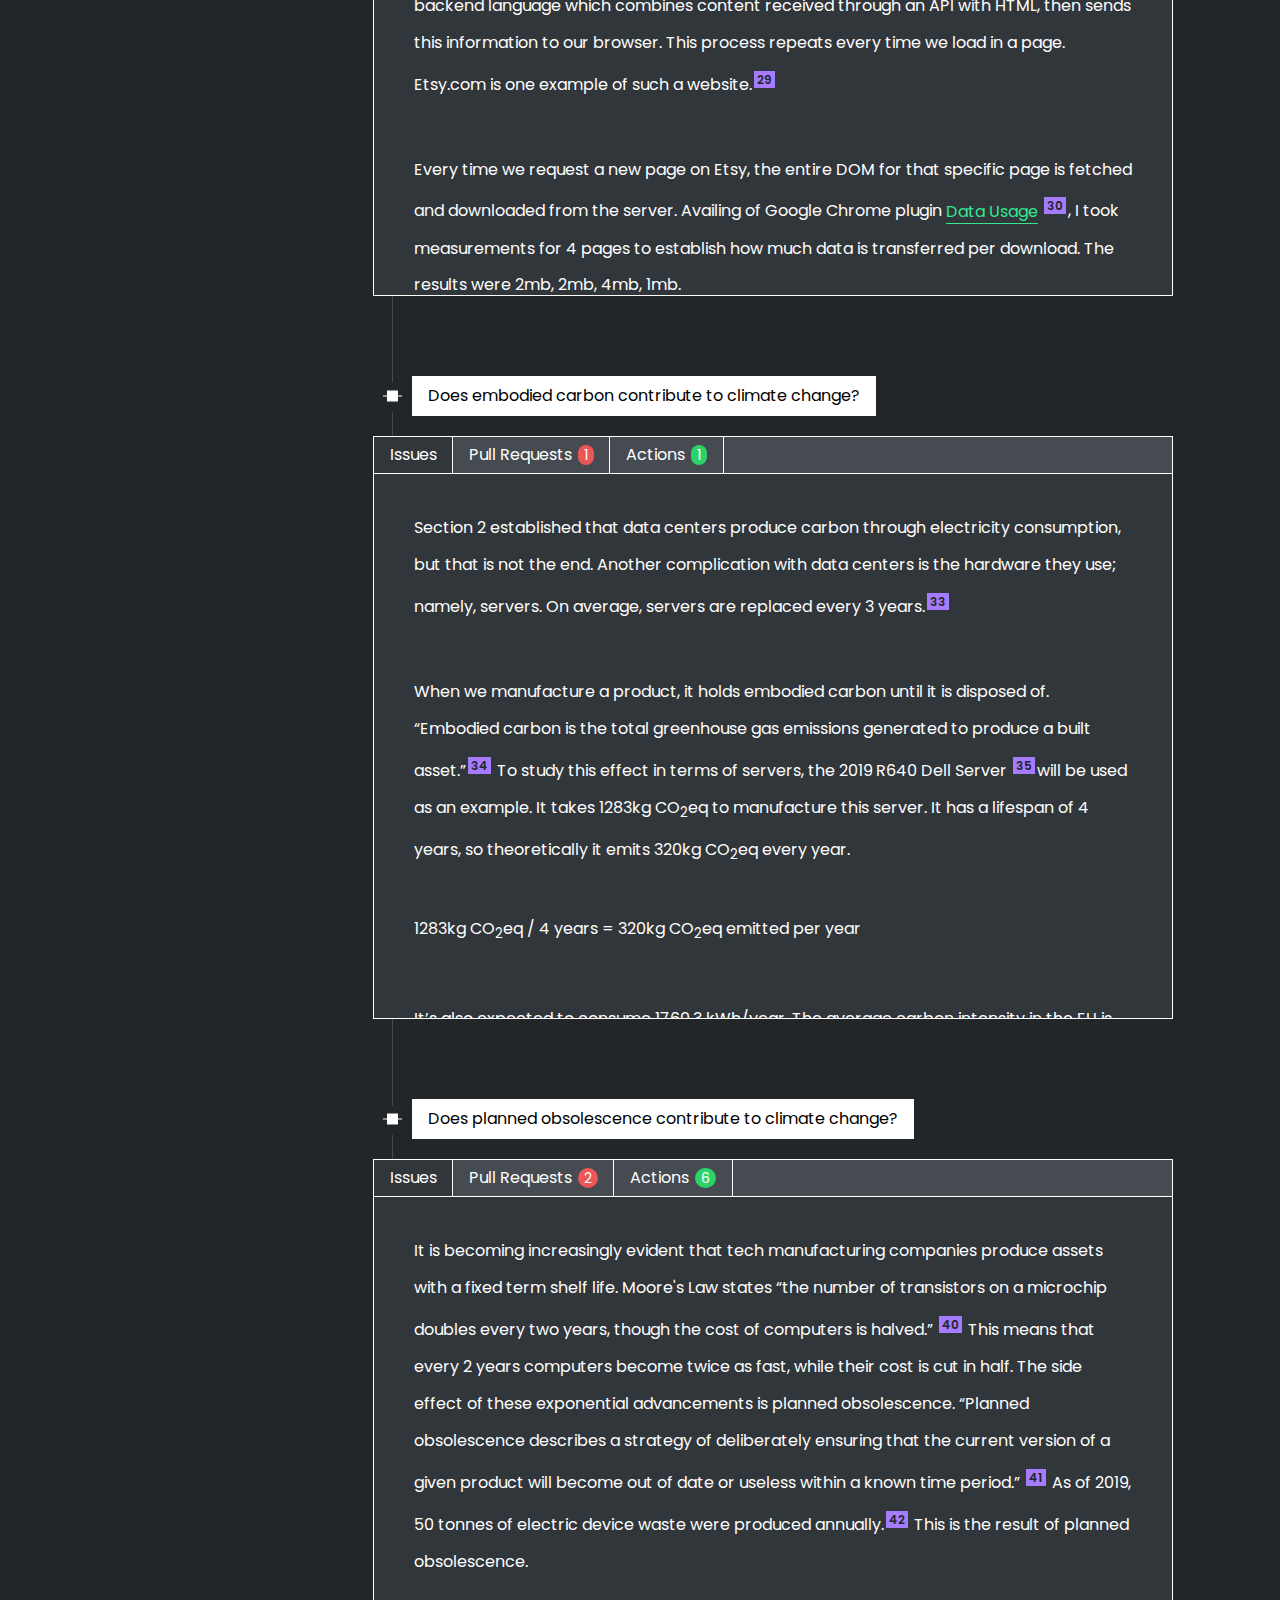
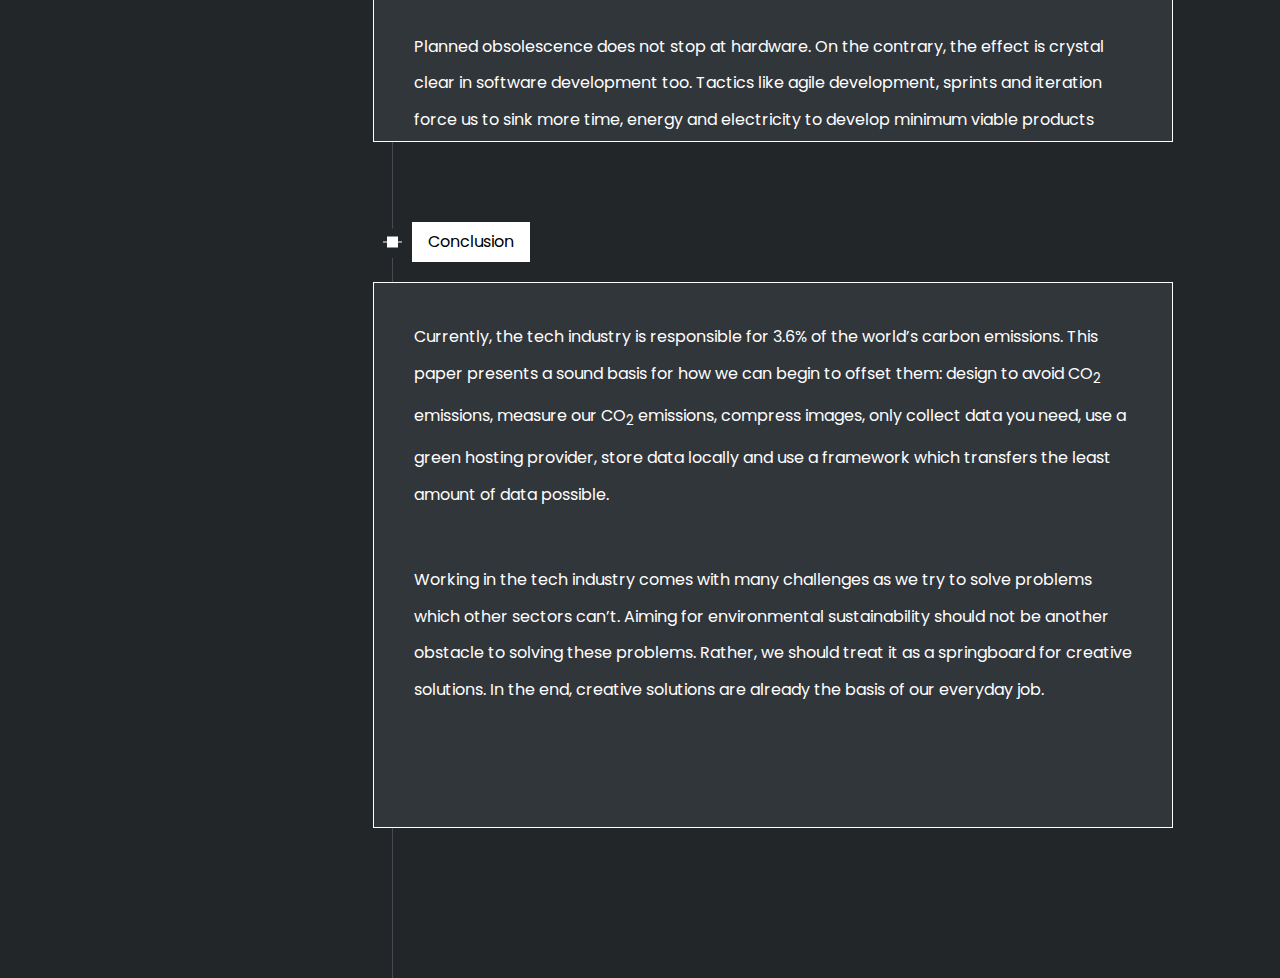
==== commit 1feb408e: "footnotes" ====
--- a/index.html
+++ b/index.html
@@ -10,23 +10,31 @@
 </head>
 
 <body>
-    <div id="mySidenav" class="sidenav" style="width: 300px;">
+    <div id="mySidenav" class="sidenav" style="width: 265px;">
         <div class="sidenav-heading">
             <div class="logo"><img src="pix/textlogo.svg" alt=""></div>
             <a href="javascript:void(0)" id="closebtn" class="closebtn" onclick="closeNav()">
                 <img src="pix/burgerclose.svg" alt="Close side navigation">
             </a>
         </div>
-        <a href="#introduction">Introduction</a>
-        <a href="#climate">What is climate change?</a>
-        <a href="#cloud">Cloud Computing</a>
-        <a href="#code">Coding Languages</a>
-        <a href="#carbon">Embodied Carbon</a>
-        <a href="#obsolescence">Planned Obsolescence</a>
-        <a href="#conclusion">Conclusion</a>
-        <div class="reference-container"></div>
+        <div class="navItemContainer first">
+            <div type="button" class="navItemsToggle navItemsButton active"><span>Tech Sector vs. Planet </span><img class="chevron" src="pix/toggle-close.svg" alt=""></div>
+            <div class="navItems" style="display: block;">
+                <a href="#introduction">Introduction</a>
+                <a href="#climate">What is climate change?</a>
+                <a href="#cloud">Cloud Computing</a>
+                <a href="#code">Coding Languages</a>
+                <a href="#carbon">Embodied Carbon</a>
+                <a href="#obsolescence">Planned Obsolescence</a>
+                <a href="#conclusion">Conclusion</a>
+            </div>
+        </div>
+        <div class="navItemContainer">
+            <div class="navItemsButton"><span>Source</span><span >Hide</span></div>
+            <div class="reference-container"></div>
+        </div>
     </div>
-    <div id="main" style="margin-left: 300px;">
+    <div id="main" style="margin-left: 265px;">
         <div class="topnav">
             <span id="openbtn" style="cursor:pointer" onclick="openNav()">
                 <img src="pix/burger.svg" alt="Open side navigation">
@@ -46,10 +54,10 @@
                 </div>
                 <div class="tabcontent border-top" style="display: block;">
                     <p>
-                        As the backbone of the information age, the tech sector has been growing exponentially. Unfortunately, it could be argued that the time and money we save in this current moment is stolen from our futures. Our daily activities produce greenhouse gases in such vast amounts that future generations of humans may not survive. If we continue living this way by 2030, <span class="underline"> “we will be in a position where we set off an irreversible chain reaction beyond human control, that will most likely lead to the end of our civilisation as we know it.”<a href="javascript:void(0)" class="referenceButton" onclick="openReference(event, 'one')">1</a></span>
-                    </p>
-                    <p>
-                        This research aims to identify the impact of the tech sector on our planet and establish the most sustainable digital practices in 2020. To do this, it analyses software used by prominent <span class="highlight">Belfast based tech companies</span>. This data was gathered through a surveymonkey questionnaire, broken down into 9 main categories of tool use case. The questionnaire was completed by 32 companies from a list of Northern Ireland based companies with designers<a href="#conclusion"><sup>[5]</sup></a>, crowdsourced by members of popular Slack group, NI Design Chat. Results were rounded to the nearest 0.5%.
+                        As the backbone of the information age, the tech sector has been growing exponentially. Unfortunately, it could be argued that the time and money we save in this current moment is stolen from our futures. Our daily activities produce greenhouse gases in such vast amounts that future generations of humans may not survive. If we continue living this way by 2030, <span class="underline"> “we will be in a position where we set off an irreversible chain reaction beyond human control, that will most likely lead to the end of our civilisation as we know it.”<a class="footnote"></a></span>
+                    </p>
+                    <p>
+                        This research aims to identify the impact of the tech sector on our planet and establish the most sustainable digital practices in 2020. To do this, it analyses software used by prominent <span class="highlight">Belfast based tech companies</span>. This data was gathered through a surveymonkey questionnaire, broken down into 9 main categories of tool use case. The questionnaire was completed by 32 companies from a list of Northern Ireland based companies with designers<a class="footnote"></a>, crowdsourced by members of popular Slack group, NI Design Chat. Results were rounded to the nearest 0.5%.
                     </p>
                     <p>
                         Among those answering were employees of: Niice, Little Thunder, Dawson Andrews, Kainos, Deloitte, Whitespace, Instil, Big Motive, Synergy Learning, and PWC.
@@ -83,19 +91,18 @@
                     <p>
                     </p>
                     <p>
-                        "The earth has experienced five mass extinctions prior to the one we are currently living though now, each so complete a wiping of the fossil fuel record that it functioned as an evolutionary reset" <sup>1</sup>. It’s like we’re at level 99 of a game. Think of greenhouse gases as expansion packs. If we continue adding them at the rate we have been over the past 80 years, the climate will force us to go back to level 1.
-                        <a href="javascript:void(0)" class="referenceButton" onclick="openReference(event, 'two')">2</a>
-                        <a href="javascript:void(0)" class="referenceButton" onclick="openReference(event, 'three')">3</a>
+                        "The earth has experienced five mass extinctions prior to the one we are currently living though now, each so complete a wiping of the fossil fuel record that it functioned as an evolutionary reset" <a class="footnote"></a>. It’s like we’re at level 99 of a game. Think of greenhouse gases as expansion packs. If we continue adding them at the rate we have been over the past 80 years, the climate will force us to go back to level 1.
+                        <a class="footnote"></a>
+                        <a class="footnote"></a>
                         The earth will go on: we will die.
                     </p>
                     <p>
                         To put it succinctly, global warming occurs when the sun's heat energy cannot escape the earth's atmosphere. The earth is forced to change this energy into another form of energy: this is how weather patterns are created. Some of this energy goes back out into space through the energy escape hatch, but this hatch is becoming increasingly blocked by greenhouse gases. As more and more heat is trapped, weather patterns get more and more extreme.
-                        <a href="javascript:void(0)" class="referenceButton" onclick="openReference(event, 'four')">4</a>
-                        
-                    </p>
-                    <p>
-                        If we raise global temperature by 1.5C by 2030, “we will be in a position where we set off an irreversible chain reaction beyond human control, that will most likely lead to the end of our civilisation as we know it.” 
-<a href="javascript:void(0)" class="referenceButton" onclick="openReference(event, 'five')">5</a>
+                        <a class="footnote"></a>
+                    </p>
+                    <p>
+                        If we raise global temperature by 1.5C by 2030, “we will be in a position where we set off an irreversible chain reaction beyond human control, that will most likely lead to the end of our civilisation as we know it.”
+                        <a class="footnote"></a>
                     </p>
                     <p>
                         We will die from starvation. We will die from asphyxiation. We will perish in fires. We will drown in floods.
@@ -112,25 +119,25 @@
                         In fact, we hold the solutions to these problems in our hands.
                     </p>
                     <p>
-                        To avoid the chain reaction of doomsday scenarios set off by more than 1.5 degrees of warming, we must put an immediate stop to greenhouse gas emissions 
-                        <a href="javascript:void(0)" class="referenceButton" onclick="openReference(event, 'six')">6</a>
-                        <a href="javascript:void(0)" class="referenceButton" onclick="openReference(event, 'seven')">7</a>
+                        To avoid the chain reaction of doomsday scenarios set off by more than 1.5 degrees of warming, we must put an immediate stop to greenhouse gas emissions
+                        <a class="footnote"></a>
+                        <a class="footnote"></a>
                     </p>
                     <p>
                         This doesn’t mean we need to stop driving, developing our world or exchanging goods. We must restructure our world around sustainability.
                     </p>
                     <p>
-                        “Sustainability is most often defined as meeting the needs of the present without compromising the ability of future generations to meet their needs. It has three main pillars: economic, environmental, and social. These 3 pillars are informally referred to as people, planet and profits.” 
-                        <a href="javascript:void(0)" class="referenceButton" onclick="openReference(event, 'eight')">8</a>
-                    </p>
-                    <p>
-                        Spearheaded by Greta Thunberg, many people around the world have been calling for big companies to stop processes which will inevitably lead to climate collapse. As a result, sustainability has ascended to the top of priority lists of corporate giants such as Walmart, McDonalds and Google<a href="javascript:void(0)" class="referenceButton" onclick="openReference(event, 'nine')">9</a>. The aim is to reach a near perfect equilibrium across all 3 pillars.
+                        “Sustainability is most often defined as meeting the needs of the present without compromising the ability of future generations to meet their needs. It has three main pillars: economic, environmental, and social. These 3 pillars are informally referred to as people, planet and profits.”
+                        <a class="footnote"></a>
+                    </p>
+                    <p>
+                        Spearheaded by Greta Thunberg, many people around the world have been calling for big companies to stop processes which will inevitably lead to climate collapse. As a result, sustainability has ascended to the top of priority lists of corporate giants such as Walmart, McDonalds and Google<a class="footnote"></a>. The aim is to reach a near perfect equilibrium across all 3 pillars.
                     </p>
                     <p>
                         In 2020 alone, the tech sector contributed an outrageous 3.6% to global greenhouse gas pollution.
-                        <a href="javascript:void(0)" class="referenceButton" onclick="openReference(event, 'ten')">10</a>
-                         That number appears deceptively low and may suggest the tech sector does not have responsibility in this area. However, this figure is equal to the amount of greenhouse gas pollution produced by fuel from the aviation industry - an industry which is often cited as one of the most environmentally problematic. In a worst case scenario this figure could rise to 14% by 2040. 
-                         <a href="javascript:void(0)" class="referenceButton" onclick="openReference(event, 'eleven')">11</a>
+                        <a class="footnote"></a>
+                        That number appears deceptively low and may suggest the tech sector does not have responsibility in this area. However, this figure is equal to the amount of greenhouse gas pollution produced by fuel from the aviation industry - an industry which is often cited as one of the most environmentally problematic. In a worst case scenario this figure could rise to 14% by 2040.
+                        <a class="footnote"></a>
                     </p>
                     <p>
                         In order for the tech industry to enforce the environmental pillar, the research in the following sections aims to establish the contribution of the tech industry to global warming through the lens of carbon emissions.
@@ -150,25 +157,25 @@
                 </div>
                 <div id="cc-issues" class="tabcontent tabcontent-cc" style="display: block;">
                     <p>
-                        Today, cloud computing forms the very basis of the internet. “Cloud Computing is the practice of using a network of remote servers to store, manage, and process data.” 
-                        <a href="javascript:void(0)" class="referenceButton" onclick="openReference(event, 'twelve')">12</a>
-                        Every time we query google or reply to a message in Slack we download and upload information to servers around the world, a process known as “data transfer”. This information is computed in a data center, defined as “a large group of networked computer servers” <a href="javascript:void(0)" class="referenceButton" onclick="openReference(event, 'thirteen')">13</a>
-                         Today, there are approximately 500 data centers which store our information. 
-                         <a href="javascript:void(0)" class="referenceButton" onclick="openReference(event, 'fourteen')">14</a>
+                        Today, cloud computing forms the very basis of the internet. “Cloud Computing is the practice of using a network of remote servers to store, manage, and process data.”
+                        <a class="footnote"></a>
+                        Every time we query google or reply to a message in Slack we download and upload information to servers around the world, a process known as “data transfer”. This information is computed in a data center, defined as “a large group of networked computer servers” <a class="footnote"></a>
+                        Today, there are approximately 500 data centers which store our information.
+                        <a class="footnote"></a>
                     </p>
                     <p>
                         Although data centers are branded as “the cloud”, they are not metaphysical bodies in the stratosphere. When we save data to the cloud, it is in fact transferred to very physical data centers.
                     </p>
                     <p>
-                        In 2019 it was estimated across all data centers we are storing 10–50 zettabytes of data. “A zettabyte is a measure of storage capacity, which equals 1000⁷ (1,000,000,000,000,000,000,000 bytes). By 2025 this is estimated to grow to the range of 150–200 zettabytes.” <a href="javascript:void(0)" class="referenceButton" onclick="openReference(event, 'fifteen')">15</a>An Atlanta based hyperscale data farm owned by H5 Data Centers, is nearly 186,000m<sup>2</sup> large - packed with physical servers. <a href="javascript:void(0)" class="referenceButton" onclick="openReference(event, 'sixteen')">16</a> That’s nearly 35 football fields of servers. This is precisely what makes the 150–200 zettabytes so concerning.
+                        In 2019 it was estimated across all data centers we are storing 10–50 zettabytes of data. “A zettabyte is a measure of storage capacity, which equals 1000⁷ (1,000,000,000,000,000,000,000 bytes). By 2025 this is estimated to grow to the range of 150–200 zettabytes.” <a class="footnote"></a>An Atlanta based hyperscale data farm owned by H5 Data Centers, is nearly 186,000m<sup>2</sup> large - packed with physical servers. <a class="footnote"></a> That’s nearly 35 football fields of servers. This is precisely what makes the 150–200 zettabytes so concerning.
                     </p>
                     <p>
                         Harnessing immense computational power, data centers consume colossal amounts of electricity. Moreover, when we transfer data it travels through a network of cables, once again powered by electricity. This electricity is derived from the power grid.
                     </p>
                     <p>
-                        The entire infrastructure of technology relies on the power grid. “The power grid is a network of power lines and associated equipment used to transmit and distribute electricity over a geographic area.”<a href="javascript:void(0)" class="referenceButton" onclick="openReference(event, 'seventeen')">17</a>Between July 2019 and June 2020, Northern Ireland consumed 7,505 Gigawatt hours (GWh) of electricity. 52.3% (3928 GWh) of this electricity came from fossil fuels.
-                        <a href="javascript:void(0)" class="referenceButton" onclick="openReference(event, 'eighteen')">18</a>
-                        Fossil fuels produce carbon when they are burned. 1 gigawatt hour of electricity produced from fossil fuels generates 430 tonnes of CO<sub>2</sub>.<a href="javascript:void(0)" class="referenceButton" onclick="openReference(event, 'nineteen')">19</a>Establishing exactly how much electricity the internet uses is an impossible task, but for this example we will use the 2% of global electricity usage figure from the 2020 IEA report <a href="javascript:void(0)" class="referenceButton" onclick="openReference(event, 'twenty')">20</a>
+                        The entire infrastructure of technology relies on the power grid. “The power grid is a network of power lines and associated equipment used to transmit and distribute electricity over a geographic area.”<a class="footnote"></a>Between July 2019 and June 2020, Northern Ireland consumed 7,505 Gigawatt hours (GWh) of electricity. 52.3% (3928 GWh) of this electricity came from fossil fuels.
+                        <a class="footnote"></a>
+                        Fossil fuels produce carbon when they are burned. 1 gigawatt hour of electricity produced from fossil fuels generates 430 tonnes of CO<sub>2</sub>.<a class="footnote"></a>Establishing exactly how much electricity the internet uses is an impossible task, but for this example we will use the 2% of global electricity usage figure from the 2020 IEA report. <a class="footnote"></a>
                     </p>
                     <p>
                         NI internet related electricity usage: 2% of 7,505 GWh = 150.1 GWh
@@ -185,8 +192,11 @@
                     <p>
                         In order to lower carbon emissions significantly, we must take a look at how and why we use cloud computing.
                     </p>
-                    <p>
-                        Solution 1: Stop gathering unstructured data<br><br>“Unstructured data is information that either does not have a pre-defined data model or is not organized in a pre-defined manner.” According to market research company IDC, 90% of unstructured data is never analysed. <a href="javascript:void(0)" class="referenceButton" onclick="openReference(event, 'twenty-one')">21</a> This data is stored in server farms, using up electricity every hour of every day of every year until it is disposed of.
+                </div>
+
+                <div id="cc-pr" class="tabcontent tabcontent-cc">
+                    <p>
+                        Solution 1: Stop gathering unstructured data<br><br>“Unstructured data is information that either does not have a pre-defined data model or is not organized in a pre-defined manner.” According to market research company IDC, 90% of unstructured data is never analysed. <a class="footnote"></a> This data is stored in server farms, using up electricity every hour of every day of every year until it is disposed of.
                     </p>
                     <p>
                         100% of the survey respondents said their company uses Google Analytics. 14% said they use Hotjar and 9% of businesses use Salesforce. All these tools contribute to the creation of unstructured trash data.
@@ -198,16 +208,16 @@
                         Tools like Google Docs, Notion and Slack automatically store data in the cloud make us feel as if we aren’t producing digital garbage every second.
                     </p>
                     <p>
-                        Inspecting network downloads/uploads using the process monitoring tool<a href="javascript:void(0)" class="referenceButton" onclick="openReference(event, 'twenty-two')">22</a>, we can determine in this session Chrome, Notion & Slack had the highest rate of data transfers. 87.5% of companies use Slack. 22.5% of companies use Notion.
-                    </p>
-                    <p>
-                        According to a test using network monitoring software <a href="https://www.obdev.at/products/littlesnitch/index.html">Little Snitch</a> <a href="javascript:void(0)" class="referenceButton" onclick="openReference(event, 'twenty-three')">23</a>, all of the above apps transfer data to farms located in Kansas and Los Angeles.
+                        Inspecting network downloads/uploads using the process monitoring tool<a class="footnote"></a>, we can determine in this session Chrome, Notion & Slack had the highest rate of data transfers. 87.5% of companies use Slack. 22.5% of companies use Notion.
+                    </p>
+                    <p>
+                        According to a test using network monitoring software <a href="https://www.obdev.at/products/littlesnitch/index.html">Little Snitch</a> <a class="footnote"></a>, all of the above apps transfer data to farms located in Kansas and Los Angeles.
                     </p>
                     <p>
                         I used Notion to create a wiki for this dissertation. The wiki was comprised of links, text and roughly 20 images. I exported the data and found I’d generated 7.2MB in 1 week . In contrast to the link based wiki, Gerry McGovern’s book, “World Wide Waste” which covers this topic in much more depth weighs only 348 KB. Moreover, it isn’t transferred back and forth between our computer and Kansas, creating unnecessary pollution.
                     </p>
                     <p>
-                        To cut out the incessant data transfer of cloud note taking apps like Notion, we can switch to products like Apple Notes or Microsoft OneNote which give us the option to opt out of cloud storage. <a href="javascript:void(0)" class="referenceButton" onclick="openReference(event, 'twenty-four')">24</a>
+                        To cut out the incessant data transfer of cloud note taking apps like Notion, we can switch to products like Apple Notes or Microsoft OneNote which give us the option to opt out of cloud storage. <a class="footnote"></a>
                     </p>
                     <p>
                         The same logic can be applied to storing and creating data using the Google Suite. While Google data centers are powered by renewable energy, when we transfer data, carbon is still generated in the power grid. 75% of Belfast based companies use Google Docs, 55% Google Sheets, 55% Google Slides and 13% Forms.
@@ -222,23 +232,15 @@
                         Another step we can take is using Creative Cloud offline. 39% of Belfast based companies use Illustrator, 23% use AfterEffects and 19% use Photoshop. All Adobe Software is installed locally, however it automatically runs Creative Cloud in the background. Using Activity Monitor once again, we can determine Creative Cloud and it’s counterparts were among the most power and network hungry processes during that session. While .psd & .ai files are very large, they become much smaller once exported.
                     </p>
                     <p>
-                        To avoid this transfer of information, we can store working files locally, and share compressed .jpg or .svg <a href="javascript:void(0)" class="referenceButton" onclick="openReference(event, 'twenty-five')">25</a>files with our team only when necessary.
+                        To avoid this transfer of information, we can store working files locally, and share compressed .jpg or .svg <a class="footnote"></a>files with our team only when necessary.
                     </p>
                 </div>
                 <div id="cc-actions" class="tabcontent tabcontent-cc">
                     <label class="container">Stop gathering unstructured data
-                        <input type="checkbox" checked="checked">
+                        <input type="checkbox" >
                         <span class="checkmark"></span>
                     </label>
                     <label class="container">Stop using tools which automatically transfer data
-                        <input type="checkbox">
-                        <span class="checkmark"></span>
-                    </label>
-                    <label class="container">Three
-                        <input type="checkbox">
-                        <span class="checkmark"></span>
-                    </label>
-                    <label class="container">Four
                         <input type="checkbox">
                         <span class="checkmark"></span>
                     </label>
@@ -256,21 +258,21 @@
                 </div>
                 <div class="tab">
                     <button class="tablinks active" onclick="openCity(event, 'cl-issues', 'cl')">Issues</button>
-                    <button class="tablinks" onclick="openCity(event, 'cl-pr', 'cl')">Pull Requests<span class="notification bad">2</span></button>
-                    <button class="tablinks" onclick="openCity(event, 'cl-actions', 'cl')">Actions<span class="notification good">2</span></button>
+                    <button class="tablinks" onclick="openCity(event, 'cl-pr', 'cl')">Pull Requests<span class="notification bad">1</span></button>
+                    <button class="tablinks" onclick="openCity(event, 'cl-actions', 'cl')">Actions<span class="notification good">1</span></button>
                 </div>
                 <div id="cl-issues" class="tabcontent tabcontent-cl" style="display: block;">
                     <p>
                         So far we have covered the data we store in our applications’ databases and that which we gather with regard to application usage. What about the actual applications? Today, most applications are built on top of a framework.
                     </p>
                     <p>
-                        39% of all websites are developed on top of Wordpress. <a href="javascript:void(0)" class="referenceButton" onclick="openReference(event, 'twenty-six')">26</a>Wordpress relies on PHP, a backend language which combines content received through an API with HTML, then sends this information to our browser. This process repeats every time we load in a page. Etsy.com is one example of such a website. <a href="javascript:void(0)" class="referenceButton" onclick="openReference(event, 'twenty-seven')">27</a>
-                    </p>
-                    <p>
-                        Every time we request a new page on Etsy, the entire DOM for that specific page is fetched and downloaded from the server. Availing of Google Chrome plugin <a href="https://chrome.google.com/webstore/detail/data-usage/dopfdeikfpadofngjnjokfgmboicnppc/related?hl=en-GB">Data Usage</a> <a href="javascript:void(0)" class="referenceButton" onclick="openReference(event, 'twenty-eight')">28</a>, I took measurements for 4 pages to establish how much data is transferred per download. The results were 2mb, 2mb, 4mb, 1mb.
-                    </p>
-                    <p>
-                        This makes the average Etsy page 2.25 MB. According to similarweb.com<a href="javascript:void(0)" class="referenceButton" onclick="openReference(event, 'twenty-nine')">29</a>, in the last 6 months Etsy got 358,880,000 visits. Visitors viewed 6.6 pages per visit. This means some 5,329,368,000 MB were transferred between Etsy’s hosting provider and it’s users. <br><br>(6.6 pages x 2.25 MB) x 358,880,000 visits = 5,329,368,000 MB = 5,329,368 GB
+                        39% of all websites are developed on top of Wordpress.<a class="footnote"></a>Wordpress relies on PHP, a backend language which combines content received through an API with HTML, then sends this information to our browser. This process repeats every time we load in a page. Etsy.com is one example of such a website.<a class="footnote"></a>
+                    </p>
+                    <p>
+                        Every time we request a new page on Etsy, the entire DOM for that specific page is fetched and downloaded from the server. Availing of Google Chrome plugin <a href="https://chrome.google.com/webstore/detail/data-usage/dopfdeikfpadofngjnjokfgmboicnppc/related?hl=en-GB">Data Usage</a> <a class="footnote"></a>, I took measurements for 4 pages to establish how much data is transferred per download. The results were 2mb, 2mb, 4mb, 1mb.
+                    </p>
+                    <p>
+                        This makes the average Etsy page 2.25 MB. According to similarweb.com<a class="footnote"></a>, in the last 6 months Etsy got 358,880,000 visits. Visitors viewed 6.6 pages per visit. This means some 5,329,368,000 MB were transferred between Etsy’s hosting provider and it’s users. <br><br>(6.6 pages x 2.25 MB) x 358,880,000 visits = 5,329,368,000 MB = 5,329,368 GB
                     </p>
                     <p>
                         In World Wide Waste, Gerry McGovern estimates that the transfer of one gigabyte (GB) of data requires about 0.015 kWh of electricity and causes 0.0042 kg of CO2 pollution. Using this methodology, we can establish Etsy produces 22383.35 kg CO<sup>2</sup>Eq in 6 months.<br><br>5,329,368 GB x 0.0042 kg CO<sup>2</sup>Eq = 22383.35 kg CO<sup>2</sup>Eq = 22.38 tonnes CO<sup>2</sup>Eq
@@ -279,29 +281,21 @@
                         There are currently 1,000,000,000 websites on the internet. If 39% are made using Wordpress, there are 390,000,000 Wordpress sites. If all of them were as popular as Etsy, we would be producing 8,728,200,000 tonnes CO<sup>2</sup>Eq in 6 months.
                     </p>
                     <p>
-                        39% of 1 billion websites = 390,000,000 Worpress websites<br><br>390,000,000 Worpress websites x 22.38 tonnes CO<sup>2</sup>Eq = 8,728,200,000 tonnes CO<sup>2</sup>Eq <br><br>Solution: Choose an energy efficient framework
-                    </p>
-                    <p>
-                        React.js is an increasingly popular framework. In most cases this language renders html pages server side. The key difference between react and php applications, is that PHP applications render page by page on a request basis, while react sends code for the entire application on the initial request. When we navigate to a new page, the react application populates content data by contacting a backend API, but the bones of the website stay in place from the initial download. Reddit is one example of an application which uses this technology.<a href="javascript:void(0)" class="referenceButton" onclick="openReference(event, 'thirty')">30</a>Using the same methodology as the previous framework example, the download sizes of 4 Reddit pages were 637KB, 419KB, 11KB and 22KB. This makes the average Reddit page 0.27225MB.
+                        39% of 1 billion websites = 390,000,000 Worpress websites<br><br>390,000,000 Worpress websites x 22.38 tonnes CO<sup>2</sup>Eq = 8,728,200,000 tonnes CO<sup>2</sup>Eq <br><br>
+                    </p>
+                    
+                </div>
+                <div id="cl-pr" class="tabcontent tabcontent-cl">
+                    <h5>Solution: Choose an energy efficient framework</h5>
+                    <p>
+                        React.js is an increasingly popular framework. In most cases this language renders html pages server side. The key difference between react and php applications, is that PHP applications render page by page on a request basis, while react sends code for the entire application on the initial request. When we navigate to a new page, the react application populates content data by contacting a backend API, but the bones of the website stay in place from the initial download. Reddit is one example of an application which uses this technology.<a class="footnote"></a>Using the same methodology as the previous framework example, the download sizes of 4 Reddit pages were 637KB, 419KB, 11KB and 22KB. This makes the average Reddit page 0.27225MB.
                     </p>
                     <p>
                         Comparing this to Etsy’s 2.25MB average, we can conclude the amount of data transferred on average by react based Reddit, is 10 times smaller than PHP based Etsy. If less data is transferred, less electricity is used and in turn, less carbon is emitted. This makes react a much more environmentally friendly framework.
                     </p>
                 </div>
                 <div id="cl-actions" class="tabcontent tabcontent-cl">
-                    <label class="container">Stop gathering unstructured data
-                        <input type="checkbox" checked="checked">
-                        <span class="checkmark"></span>
-                    </label>
-                    <label class="container">Stop using tools which automatically transfer data
-                        <input type="checkbox">
-                        <span class="checkmark"></span>
-                    </label>
-                    <label class="container">Three
-                        <input type="checkbox">
-                        <span class="checkmark"></span>
-                    </label>
-                    <label class="container">Four
+                    <label class="container">Choose an energy efficient framework
                         <input type="checkbox">
                         <span class="checkmark"></span>
                     </label>
@@ -315,45 +309,42 @@
                 </div>
                 <div class="tab">
                     <button class="tablinks active" onclick="openCity(event, 'ec-issues', 'ec')">Issues</button>
-                    <button class="tablinks" onclick="openCity(event, 'ec-pr', 'ec')">Pull Requests<span class="notification bad">2</span></button>
-                    <button class="tablinks" onclick="openCity(event, 'ec-actions', 'ec')">Actions<span class="notification good">2</span></button>
+                    <button class="tablinks" onclick="openCity(event, 'ec-pr', 'ec')">Pull Requests<span class="notification bad">1</span></button>
+                    <button class="tablinks" onclick="openCity(event, 'ec-actions', 'ec')">Actions<span class="notification good">1</span></button>
                 </div>
                 <div id="ec-issues" class="tabcontent tabcontent-ec" style="display: block;">
                     <p>
-                        Section 2 established that data centers produce carbon through electricity consumption, but that is not the end. Another complication with data centers is the hardware they use; namely, servers. On average, servers are replaced every 3 years. <a href="javascript:void(0)" class="referenceButton" onclick="openReference(event, 'thirty-one')">31</a>
-                    </p>
-                    <p>
-                        When we manufacture a product, it holds embodied carbon until it is disposed of. “Embodied carbon is the total greenhouse gas emissions generated to produce a built asset.” <a href="javascript:void(0)" class="referenceButton" onclick="openReference(event, 'thirty-two')">32</a> To study this effect in terms of servers, the 2019 R640 Dell Server<a href="javascript:void(0)" class="referenceButton" onclick="openReference(event, 'thirty-three')">31</a> will be used as an example. It takes 1283kg CO<sub>2</sub>eq to manufacture this server. It has a lifespan of 4 years, so theoretically it emits 320kg CO<sub>2</sub>eq every year. <br><br>1283kg CO<sub>2</sub>eq / 4 years = 320kg CO<sub>2</sub>eq emitted per year
-                    </p>
-                    <p>
-                        It’s also expected to consume 1760.3 kWh/year. The average carbon intensity in the EU is 0.276 kg CO<sub>2</sub>eq/kWh. The total carbon cost is going to be 805 kg CO<sub>2</sub>eq/year.<a href="javascript:void(0)" class="referenceButton" onclick="openReference(event, 'thirty-four')">34</a>
-
+                        Section 2 established that data centers produce carbon through electricity consumption, but that is not the end. Another complication with data centers is the hardware they use; namely, servers. On average, servers are replaced every 3 years.<a class="footnote"></a>
+                    </p>
+                    <p>
+                        When we manufacture a product, it holds embodied carbon until it is disposed of. “Embodied carbon is the total greenhouse gas emissions generated to produce a built asset.”<a class="footnote"></a> To study this effect in terms of servers, the 2019 R640 Dell Server <a class="footnote"></a>will be used as an example. It takes 1283kg CO<sub>2</sub>eq to manufacture this server. It has a lifespan of 4 years, so theoretically it emits 320kg CO<sub>2</sub>eq every year. <br><br>1283kg CO<sub>2</sub>eq / 4 years = 320kg CO<sub>2</sub>eq emitted per year
+                    </p>
+                    <p>
+                        It’s also expected to consume 1760.3 kWh/year. The average carbon intensity in the EU is 0.276 kg CO<sub>2</sub>eq/kWh. The total carbon cost is going to be 805 kg CO<sub>2</sub>eq/year.<a class="footnote"></a>
                         <br><br>
-
-                        320 CO<sub>2</sub>eq + (0.276 kg CO<sub>2</sub>eq/kWh * 1760.3kWh/year) = 805 kg CO<sub>2</sub>eq/year. 
-
+                        320 CO<sub>2</sub>eq + (0.276 kg CO<sub>2</sub>eq/kWh * 1760.3kWh/year) = 805 kg CO<sub>2</sub>eq/year.
                         <br><br>
-
-                        If we kept this server for 5 years instead of 4, it would have an embodied carbon cost of 257kg CO<sub>2</sub>eq, meaning it would emit 743kg CO<sub>2</sub>eq/year. 
-
+                        If we kept this server for 5 years instead of 4, it would have an embodied carbon cost of 257kg CO<sub>2</sub>eq, meaning it would emit 743kg CO<sub>2</sub>eq/year.
                         <br><br>
-
                         257 CO<sub>2</sub>eq + (0.276 kg CO<sub>2</sub>eq/kWh * 1760.3kWh/year) = 743kg CO<sub>2</sub>eq/year.
                     </p>
                     <p>
-                        Amazon Web Services (AWS) is one of the most popular web hosts in the world. Suppose AWS has 1.3 million servers <a href="javascript:void(0)" class="referenceButton" onclick="openReference(event, 'thirty-five')">35</a>
-
-                        <a href="javascript:void(0)" class="referenceButton" onclick="openReference(event, 'thirty-six')">36</a>and they are all the 2019 R640 Dell Server. Kept for 4 years, they emit a collective 4,186,000,000kg CO<sub>2</sub>eq. Kept for 5 years, in 4 years they emit 3,863,600,000 kg CO<sub>2</sub>eq. That’s 322,400,000 kg CO<sub>2</sub>eq less.<br><br>(805 CO<sub>2</sub>eq * 4 years) * 1,300,000 servers = 4,186,000,000 kg CO<sub>2</sub>eq
-                    </p>
-                    <p>
-                        (743 CO<sub>2</sub>eq * 4 years) * 1,300,000 servers = 3,863,600,000 kg CO<sub>2</sub>eq<br><br> 4,186,000,000 kg CO<sub>2</sub>eq - 3,863,600,000 kg CO<sub>2</sub>eq = 322,400,000 kg CO<sub>2</sub>eq<br><br>Solution: Choose a Green Host
-                    </p>
+                        Amazon Web Services (AWS) is one of the most popular web hosts in the world. Suppose AWS has 1.3 million servers<a class="footnote"></a>
+                        <a class="footnote"></a>and they are all the 2019 R640 Dell Server. Kept for 4 years, they emit a collective 4,186,000,000kg CO<sub>2</sub>eq. Kept for 5 years, in 4 years they emit 3,863,600,000 kg CO<sub>2</sub>eq. That’s 322,400,000 kg CO<sub>2</sub>eq less.<br><br>(805 CO<sub>2</sub>eq * 4 years) * 1,300,000 servers = 4,186,000,000 kg CO<sub>2</sub>eq
+                    </p>
+                    <p>
+                        (743 CO<sub>2</sub>eq * 4 years) * 1,300,000 servers = 3,863,600,000 kg CO<sub>2</sub>eq<br><br> 4,186,000,000 kg CO<sub>2</sub>eq - 3,863,600,000 kg CO<sub>2</sub>eq = 322,400,000 kg CO<sub>2</sub>eq<br><br>
+                    </p>
+                    
+                </div>
+                <div id="ec-pr" class="tabcontent tabcontent-ec">
+                    <p>Solution: Choose a Green Host</p>
                     <p>
                         Unless we work in a data center or for a server manufacturing company, we can’t control the amount of carbon embodied in the devices which hold our data. However, we can control whether we host with companies whose data centers emit CO<sub>2</sub> .
                     </p>
                     <p>
                         AWS is used by 63% of Belfast based companies. AWS data centers are powered by renewable energy in only 4 regions. In other regions, it is estimated only 30%-50% of the energy which powers these centers is renewable.
-                        <a href="javascript:void(0)" class="referenceButton" onclick="openReference(event, 'thirty-seven')">37</a>
+                        <a class="footnote"></a>
                     </p>
                     <p>
                         Google Cloud is used by 16% of Belfast based companies, and Azure by 5%. Both of these companies qualify as green hosts, meaning they use renewable energy or offset their emissions. As previously calculated, in a hypothetical scenario, AWS could produce 4,186,000,000 kg CO<sub>2</sub>eq in 4 years. If every company which relies on AWS switched to Google or Azure, that number would be 1283kg CO<sub>2</sub>eq, accounting only for the embodied carbon stored in the physical server.
@@ -363,19 +354,7 @@
                     </p>
                 </div>
                 <div id="ec-actions" class="tabcontent tabcontent-ec">
-                    <label class="container">Stop gathering unstructured data
-                        <input type="checkbox" checked="checked">
-                        <span class="checkmark"></span>
-                    </label>
-                    <label class="container">Stop using tools which automatically transfer data
-                        <input type="checkbox">
-                        <span class="checkmark"></span>
-                    </label>
-                    <label class="container">Three
-                        <input type="checkbox">
-                        <span class="checkmark"></span>
-                    </label>
-                    <label class="container">Four
+                    <label class="container">Choose a Greenhost
                         <input type="checkbox">
                         <span class="checkmark"></span>
                     </label>
@@ -390,29 +369,28 @@
                 <div class="tab">
                     <button class="tablinks active" onclick="openCity(event, 'po-issues', 'po')">Issues</button>
                     <button class="tablinks" onclick="openCity(event, 'po-pr', 'po')">Pull Requests<span class="notification bad">2</span></button>
-                    <button class="tablinks" onclick="openCity(event, 'po-actions', 'po')">Actions<span class="notification good">2</span></button>
+                    <button class="tablinks" onclick="openCity(event, 'po-actions', 'po')">Actions<span class="notification good">6</span></button>
                 </div>
                 <div id="po-issues" class="tabcontent tabcontent-po" style="display: block;">
                     <p>
-                        It is becoming increasingly evident that tech manufacturing companies produce assets with a fixed term shelf life. Moore's Law states “the number of transistors on a microchip doubles every two years, though the cost of computers is halved.” <a href="javascript:void(0)" class="referenceButton" onclick="openReference(event, 'thirty-eight')">38</a> This means that every 2 years computers become twice as fast, while their cost is cut in half. The side effect of these exponential advancements is planned obsolescence. “Planned obsolescence describes a strategy of deliberately ensuring that the current version of a given product will become out of date or useless within a known time period.” <a href="javascript:void(0)" class="referenceButton" onclick="openReference(event, 'thirty-nine')">39</a> As of 2019, 50 tonnes of electric device waste were produced annually. <a href="javascript:void(0)" class="referenceButton" onclick="openReference(event, 'forty')">40</a>This is the result of planned obsolescence.
-                    </p>
-                    <p>
-                        Planned obsolescence does not stop at hardware. On the contrary, the effect is crystal clear in software development too. Tactics like agile development, sprints and iteration force us to sink more time, energy and electricity to develop minimum viable products round the clock.<a href="javascript:void(0)" class="referenceButton" onclick="openReference(event, 'forty-one')">41</a>
-                        <a href="javascript:void(0)" class="referenceButton" onclick="openReference(event, 'forty-two')">42</a>
+                        It is becoming increasingly evident that tech manufacturing companies produce assets with a fixed term shelf life. Moore's Law states “the number of transistors on a microchip doubles every two years, though the cost of computers is halved.” <a class="footnote"></a> This means that every 2 years computers become twice as fast, while their cost is cut in half. The side effect of these exponential advancements is planned obsolescence. “Planned obsolescence describes a strategy of deliberately ensuring that the current version of a given product will become out of date or useless within a known time period.” <a class="footnote"></a> As of 2019, 50 tonnes of electric device waste were produced annually.<a class="footnote"></a> This is the result of planned obsolescence.
+                    </p>
+                    <p>
+                        Planned obsolescence does not stop at hardware. On the contrary, the effect is crystal clear in software development too. Tactics like agile development, sprints and iteration force us to sink more time, energy and electricity to develop minimum viable products round the clock.<a class="footnote"></a><a class="footnote"></a>
                         We create products we scrap with little foresight, financial gain being the only performance indicator.
                     </p>
                     <p>
-                        One example is Internet Explorer 11 (IE11). Supporting software in IE11 is a running joke amongst developers. <a href="javascript:void(0)" class="referenceButton" onclick="openReference(event, 'forty-three')">43</a> The browser is outdated and doesn’t support a lot of essential contemporary functionality. This is concerning, because IE was released only 7 years ago, on October 17, 2013.<a href="javascript:void(0)" class="referenceButton" onclick="openReference(event, 'forty-four')">44</a> In 2021, it is becoming deprecated.<a href="javascript:void(0)" class="referenceButton" onclick="openReference(event, 'forty-five')">45</a>That’s a lifespan of only 8 years.
+                        One example is Internet Explorer 11 (IE11). Supporting software in IE11 is a running joke amongst developers.<a class="footnote"></a> The browser is outdated and doesn’t support a lot of essential contemporary functionality. This is concerning, because IE was released only 7 years ago, on October 17, 2013.<a class="footnote"></a> In 2021, it is becoming deprecated.<a class="footnote"></a> That’s a lifespan of only 8 years.
                     </p>
                     <p>
                         Behind every product there are hours of work and gigawatts of power. When we kill IE, what are we really putting a line through?
                     </p>
                     <p>
-                        It is estimated that 1000+ developers <a href="javascript:void(0)" class="referenceButton" onclick="openReference(event, 'forty-six')">46</a>worked on IE11. Let’s assume each developer worked for 7 hours a day for 46 weeks. That’s 1.6 million hours of human life.
-                    </p>
-                    <p>
-                        <br>Let’s say every employee used a Lenovo w530 laptop <a href="javascript:void(0)" class="referenceButton" onclick="openReference(event, 'forty-seven')">47</a>
-                        <a href="javascript:void(0)" class="referenceButton" onclick="openReference(event, 'forty-eight')">48</a>which has a battery life of 6 hours and 23 minutes <a href="javascript:void(0)" class="referenceButton" onclick="openReference(event, 'forty-nine')">49</a>, so it needs to be charged once a day for an average of 4 hours <a href="javascript:void(0)" class="referenceButton" onclick="openReference(event, 'fifty')">50</a> at (20 V x 8.5 A = 170W) 170 watts<a href="javascript:void(0)" class="referenceButton" onclick="openReference(event, 'fifty-one')">51</a> 
+                        It is estimated that 1000+ developers<a class="footnote"></a> worked on IE11. Let’s assume each developer worked for 7 hours a day for 46 weeks. That’s 1.6 million hours of human life.
+                    </p>
+                    <p>
+                        <br>Let’s say every employee used a Lenovo w530 laptop <a class="footnote"></a>
+                        <a class="footnote"></a>which has a battery life of 6 hours and 23 minutes <a class="footnote"></a>, so it needs to be charged once a day for an average of 4 hours <a class="footnote"></a> at (20 V x 8.5 A = 170W) 170 watts<a class="footnote"></a>
                     </p>
                     <p>
                         4 hours x 170 watts = 680Wh
@@ -421,11 +399,13 @@
                         680Wh x 1000 people = 680,000Wh every day.
                     </p>
                     <p>
-                        680,000Wh x 46 weeks = 31,280,000Wh<br><br>In 2018 it was estimated that 1 gigawatt hour of electricity produced from fossil fuels generates 430 tonnes of CO<sub>2</sub>.<a href="javascript:void(0)" class="referenceButton" onclick="openReference(event, 'fifty-two')">52</a> If the electric grid was 100% fossil fuels at the time, that’s 13.45 tonnes of CO<sub>2</sub>. These figures account for charging the laptop alone, not including electricity needed to power all internet related activities.<br><br>31,280,000 Wh = 0.03128 GWh
+                        680,000Wh x 46 weeks = 31,280,000Wh<br><br>In 2018 it was estimated that 1 gigawatt hour of electricity produced from fossil fuels generates 430 tonnes of CO<sub>2</sub>.<a class="footnote"></a> If the electric grid was 100% fossil fuels at the time, that’s 13.45 tonnes of CO<sub>2</sub>. These figures account for charging the laptop alone, not including electricity needed to power all internet related activities.<br><br>31,280,000 Wh = 0.03128 GWh
                     </p>
                     <p>
                         0.03128 Gwh x 430 tonnes = 13.45 tonnes of CO<sub>2<br><br></sub>When we make IE obsolete, what we are really disposing of is 1.6 million workforce hours and 31,280,000 Wh of electricity. What we create instead, is a 13.45 CO<sub>2 </sub>tonne decrease in the quality of life on the only planet in the solar system which supports human life.<br><br>Solution 2: Design for longevity
                     </p>
+                </div>
+                <div id="po-pr" class="tabcontent tabcontent-po">
                     <p>
                         Unlike IE11, we want our products to withstand the test of time. How do we avoid sinking our own, as well as the earth’s resources into a product which doesn’t last?
                     </p>
@@ -433,7 +413,7 @@
                         This is a broad question far beyond sustainability. However, we can narrow it down by looking at constraints which will help us release as little carbon as possible in the process of making a web application. Designers play one of the biggest roles in shaping products, so let’s take a look at what design can do to decrease carbon emissions.
                     </p>
                     <p>
-                        “As a designer, you are the director of carbon emissions” - Asim Hussein, LCAW 2020 <a href="javascript:void(0)" class="referenceButton" onclick="openReference(event, 'fifty-three')">53</a> 
+                        “As a designer, you are the director of carbon emissions” - Asim Hussein, LCAW 2020<a class="footnote"></a>
                     </p>
                     <p>
                         Among the participants of the primary research questionnaire, at 52% Sketch is the most popular design software. Figma (39%) is catching up, followed by InDesign (23%), Adobe XD (16%), Abstract (13%) and Zeplin (10%) and Invision (6%).
@@ -442,13 +422,13 @@
                         Wireframes and prototypes are intended to be used only during the build process: once they have served their purpose, they will become obsolete. Thus, they fall into the category of planned obsolescence.
                     </p>
                     <p>
-                        Most of the above software stores our assets in the cloud automatically. Some of us choose to save assets locally, but once we send a link to our team or client to view or collaborate, that asset is stored in the cloud. In the same way as any other web application, this process produces CO<sub>2</sub> through the transfer of data like large images, vast amounts of text and complex code. <a href="javascript:void(0)" class="referenceButton" onclick="openReference(event, 'fifty-four')">54</a> 
-                    </p>
-                    <p>
-                        Instead of surrendering to popular design patterns such as the heavyweight hero banner, we can ask ourselves, “Does an image help the user achieve their goal?” If the answer is “no”, there’s a better way of filling that space: this could be white space, text, a vector graphic and beyond. By doing this, we emit less CO<sub>2</sub> in the design process as well as in the future use of the website. <a href="javascript:void(0)" class="referenceButton" onclick="openReference(event, 'fifty-five')">55</a> 
-                    </p>
-                    <p>
-                        If the image is necessary, we can ask ourselves what kind of image to include. In mockups, a grey placeholder with text or a vector graphic could be enough. If not, we can use an image compressor like imagecompressor.com to make the image smaller. Other tricks include making images black and white, and blurring the background to avail of pixel clustering technologies. <a href="javascript:void(0)" class="referenceButton" onclick="openReference(event, 'fifty-six')">56</a>
+                        Most of the above software stores our assets in the cloud automatically. Some of us choose to save assets locally, but once we send a link to our team or client to view or collaborate, that asset is stored in the cloud. In the same way as any other web application, this process produces CO<sub>2</sub> through the transfer of data like large images, vast amounts of text and complex code.<a class="footnote"></a>
+                    </p>
+                    <p>
+                        Instead of surrendering to popular design patterns such as the heavyweight hero banner, we can ask ourselves, “Does an image help the user achieve their goal?” If the answer is “no”, there’s a better way of filling that space: this could be white space, text, a vector graphic and beyond. By doing this, we emit less CO<sub>2</sub> in the design process as well as in the future use of the website.<a class="footnote"></a>
+                    </p>
+                    <p>
+                        If the image is necessary, we can ask ourselves what kind of image to include. In mockups, a grey placeholder with text or a vector graphic could be enough. If not, we can use an image compressor like imagecompressor.com to make the image smaller. Other tricks include making images black and white, and blurring the background to avail of pixel clustering technologies.<a class="footnote"></a>
                     </p>
                     <h5>
                         Solution 2: Develop for longevity
@@ -457,7 +437,7 @@
                         Once designs are passed on for development, we can measure their impact on the planet. A solid first step is knowing the carbon footprint of what you’re working on. Developed by Wholegrain Digital, the carbon calculator is a tool which estimates how much carbon your website emits <a href="http://www.websitecarbon.com">www.websitecarbon.com</a>.
                     </p>
                     <p>
-                        Next, you can analyse the frontend of your application using the Chrome Dev Tools plugin, <a href="https://chrome.google.com/webstore/detail/greenit-analysis">GreenIT</a>. This plugin provides an Ecoindex rating as well as assessing the application’s performance against an outline of environmental best practices. <a href="javascript:void(0)" class="referenceButton" onclick="openReference(event, 'fifty-seven')">57</a>
+                        Next, you can analyse the frontend of your application using the Chrome Dev Tools plugin, <a href="https://chrome.google.com/webstore/detail/greenit-analysis">GreenIT</a>. This plugin provides an Ecoindex rating as well as assessing the application’s performance against an outline of environmental best practices.<a class="footnote"></a>
                     </p>
                     <p>
                         From a user experience point of view, you can gauge the value of your product by using Gerry McGovern’s <a href="https://gerrymcgovern.com/books/top-tasks-a-how-to-guide/">Top Tasks</a> methodology. Endorsed by Toyota and IBM, this approach helps you determine your users goals. Once these are established, you can assess how many steps it takes for a user to achieve their goal, and adjust your application so that time is as short as possible. This means your user is not fumbling around pages of your application, downloading data unnecessarily.
@@ -467,19 +447,31 @@
                     </p>
                 </div>
                 <div id="po-actions" class="tabcontent tabcontent-po">
-                    <label class="container">Stop gathering unstructured data
-                        <input type="checkbox" checked="checked">
-                        <span class="checkmark"></span>
-                    </label>
-                    <label class="container">Stop using tools which automatically transfer data
-                        <input type="checkbox">
-                        <span class="checkmark"></span>
-                    </label>
-                    <label class="container">Three
-                        <input type="checkbox">
-                        <span class="checkmark"></span>
-                    </label>
-                    <label class="container">Four
+                    <label class="container">Save assets locally
+                        <input type="checkbox">
+                        <span class="checkmark"></span>
+                    </label>
+                    <label class="container">Use as few images as possible
+                        <input type="checkbox">
+                        <span class="checkmark"></span>
+                    </label>
+                    <label class="container">Compress Images
+                        <input type="checkbox">
+                        <span class="checkmark"></span>
+                    </label>
+                    <label class="container">Calculate the amount of carbon produced by our software www.websitecarbon.com
+                        <input type="checkbox">
+                        <span class="checkmark"></span>
+                    </label>
+                    <label class="container">Audit software for environmental best practices using GreenIT
+                        <input type="checkbox">
+                        <span class="checkmark"></span>
+                    </label>
+                    <label class="container">Check the amount of data you are transferring with Data Usage
+                        <input type="checkbox">
+                        <span class="checkmark"></span>
+                    </label>
+                    <label class="container">Determine what tasks the user wants to perform on your website using Top Tasks
                         <input type="checkbox">
                         <span class="checkmark"></span>
                     </label>
--- a/css/main.css
+++ b/css/main.css
@@ -140,6 +140,10 @@
   margin-top: 36px;
 }
 
+.sidenav {
+  font-size: 14px;
+}
+
 body {
   font-family: "Poppins", sans-serif;
   font-size: 16px;
@@ -186,17 +190,6 @@
   text-decoration: none !important;
 }
 
-/* styled sup
-sup {
-    color: black;
-    line-height: 100%;
-    font-size: 10px;
-    background: #fe89d0;
-    padding: 0 5px;
-    margin-left: 4px;
-    display: inline;
-    margin-top: 30px;
-}*/
 .sidenav {
   height: 100%;
   width: 0;
@@ -213,10 +206,37 @@
     width: 100vw !important;
   }
 }
+.sidenav .navItemContainer {
+  border-bottom: 0.5px solid #2e3335;
+  padding: 16px 0;
+}
+.sidenav .navItemContainer.first {
+  border-top: 0.5px solid #2e3335;
+}
+.sidenav .navItemContainer .navItemsButton {
+  padding: 8px 8px 8px 16px;
+  text-decoration: none;
+  color: #435056;
+  display: block;
+  transition: 0.3s;
+  min-width: 200px;
+  display: flex;
+  flex-direction: row;
+  justify-content: space-between;
+}
+.sidenav .navItemContainer .navItemsButton .chevron {
+  transform: rotate(0deg);
+}
+.sidenav .navItemContainer .navItemsButton.active .chevron {
+  transform: rotate(270deg) !important;
+}
+.sidenav .navItemContainer .navItemsToggle:hover {
+  cursor: pointer;
+}
 .sidenav a {
-  padding: 8px 8px 8px 52px;
+  padding: 8px 8px 8px 32px;
   text-decoration: none;
-  color: #808080;
+  color: #435056;
   display: block;
   transition: 0.3s;
   min-width: 200px;
@@ -251,6 +271,9 @@
 .logo {
   padding: 16px;
   padding-right: 8px;
+}
+.logo img {
+  width: 195px;
 }
 @media (max-width: 599px) {
   .logo img {
@@ -351,7 +374,11 @@
   -webkit-box-shadow: 0 0 1px rgba(255, 255, 255, 0.5);
 }
 
-a.referenceButton {
+#mySidenav::-webkit-scrollbar-thumb {
+  all: unset;
+}
+
+a.footnote {
   color: white;
   text-decoration: none;
   vertical-align: super;
@@ -368,16 +395,17 @@
   display: flex;
   flex-direction: column;
   align-items: center;
-  position: absolute;
-  width: 300px;
+  width: 265px;
+  /*position: absolute;
   bottom: 0;
-  padding-bottom: 25px;
+  padding-bottom: 25px;*/
 }
 .reference-container .reference {
   background-color: transparent;
-  border: 1px dashed #808080;
-  color: #808080;
-  width: 250px;
+  color: #a57bff;
+  opacity: 0.6;
+  width: 265px;
+  font-size: 14px;
   display: none;
 }
 .reference-container .reference .source {
@@ -386,12 +414,14 @@
 }
 .reference-container .reference p {
   padding: 0 20px;
+  margin: 0;
 }
 .reference-container .reference a {
   padding: 0;
   display: inline;
   text-decoration: underline !important;
   overflow-wrap: break-word;
+  color: #a57bff;
 }
 
 .commitimage {
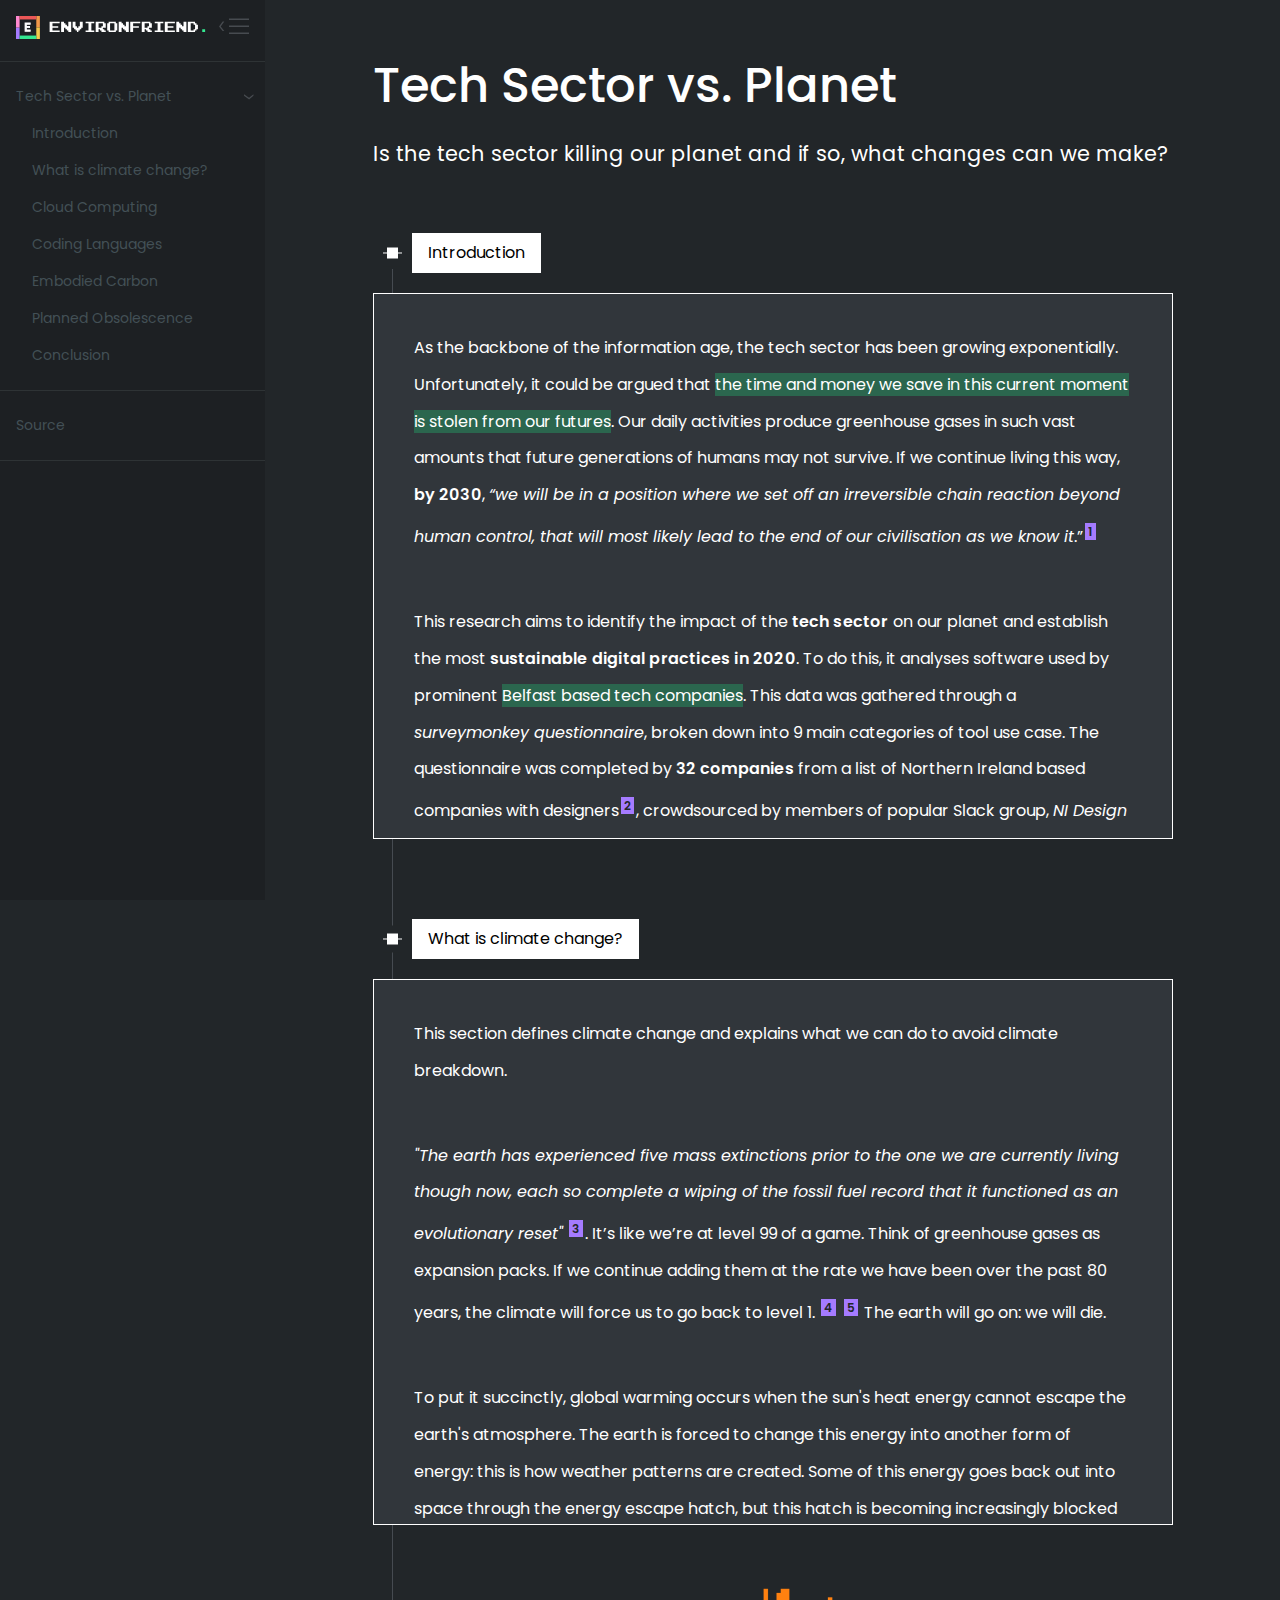
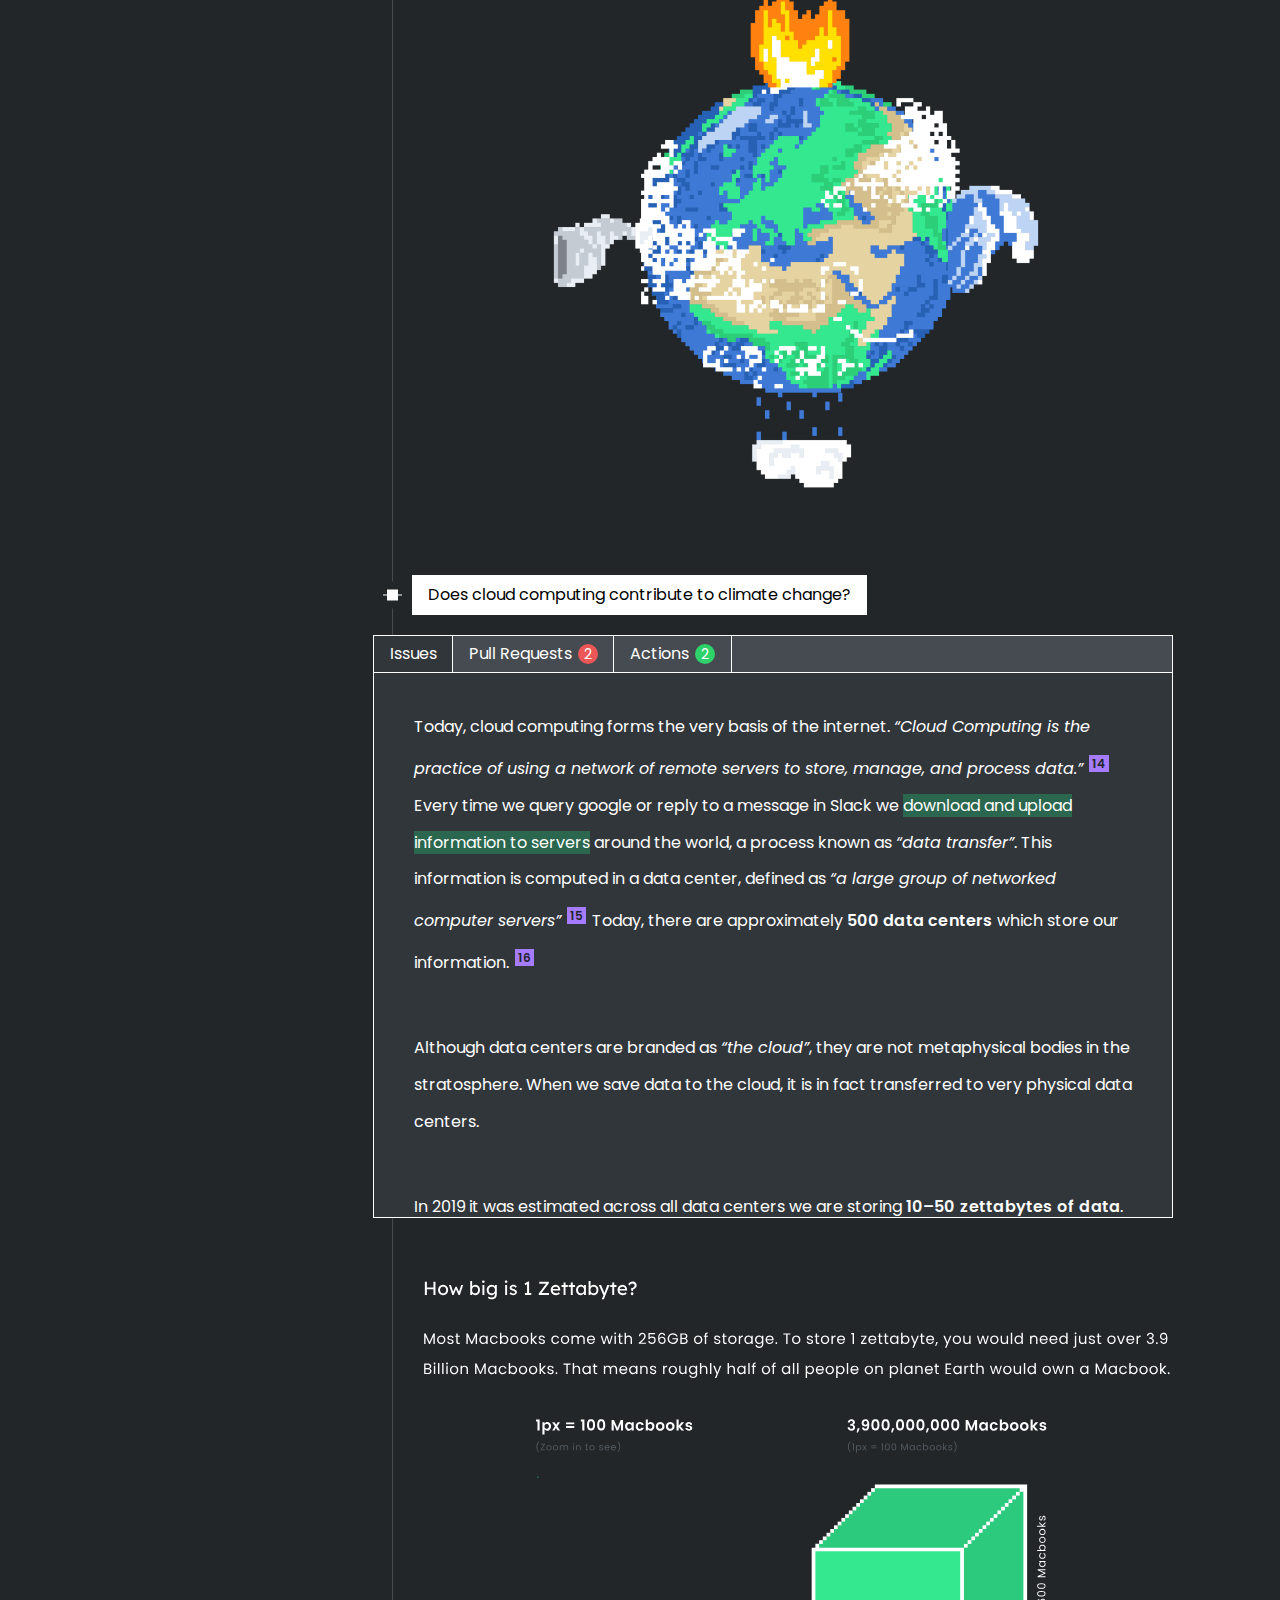
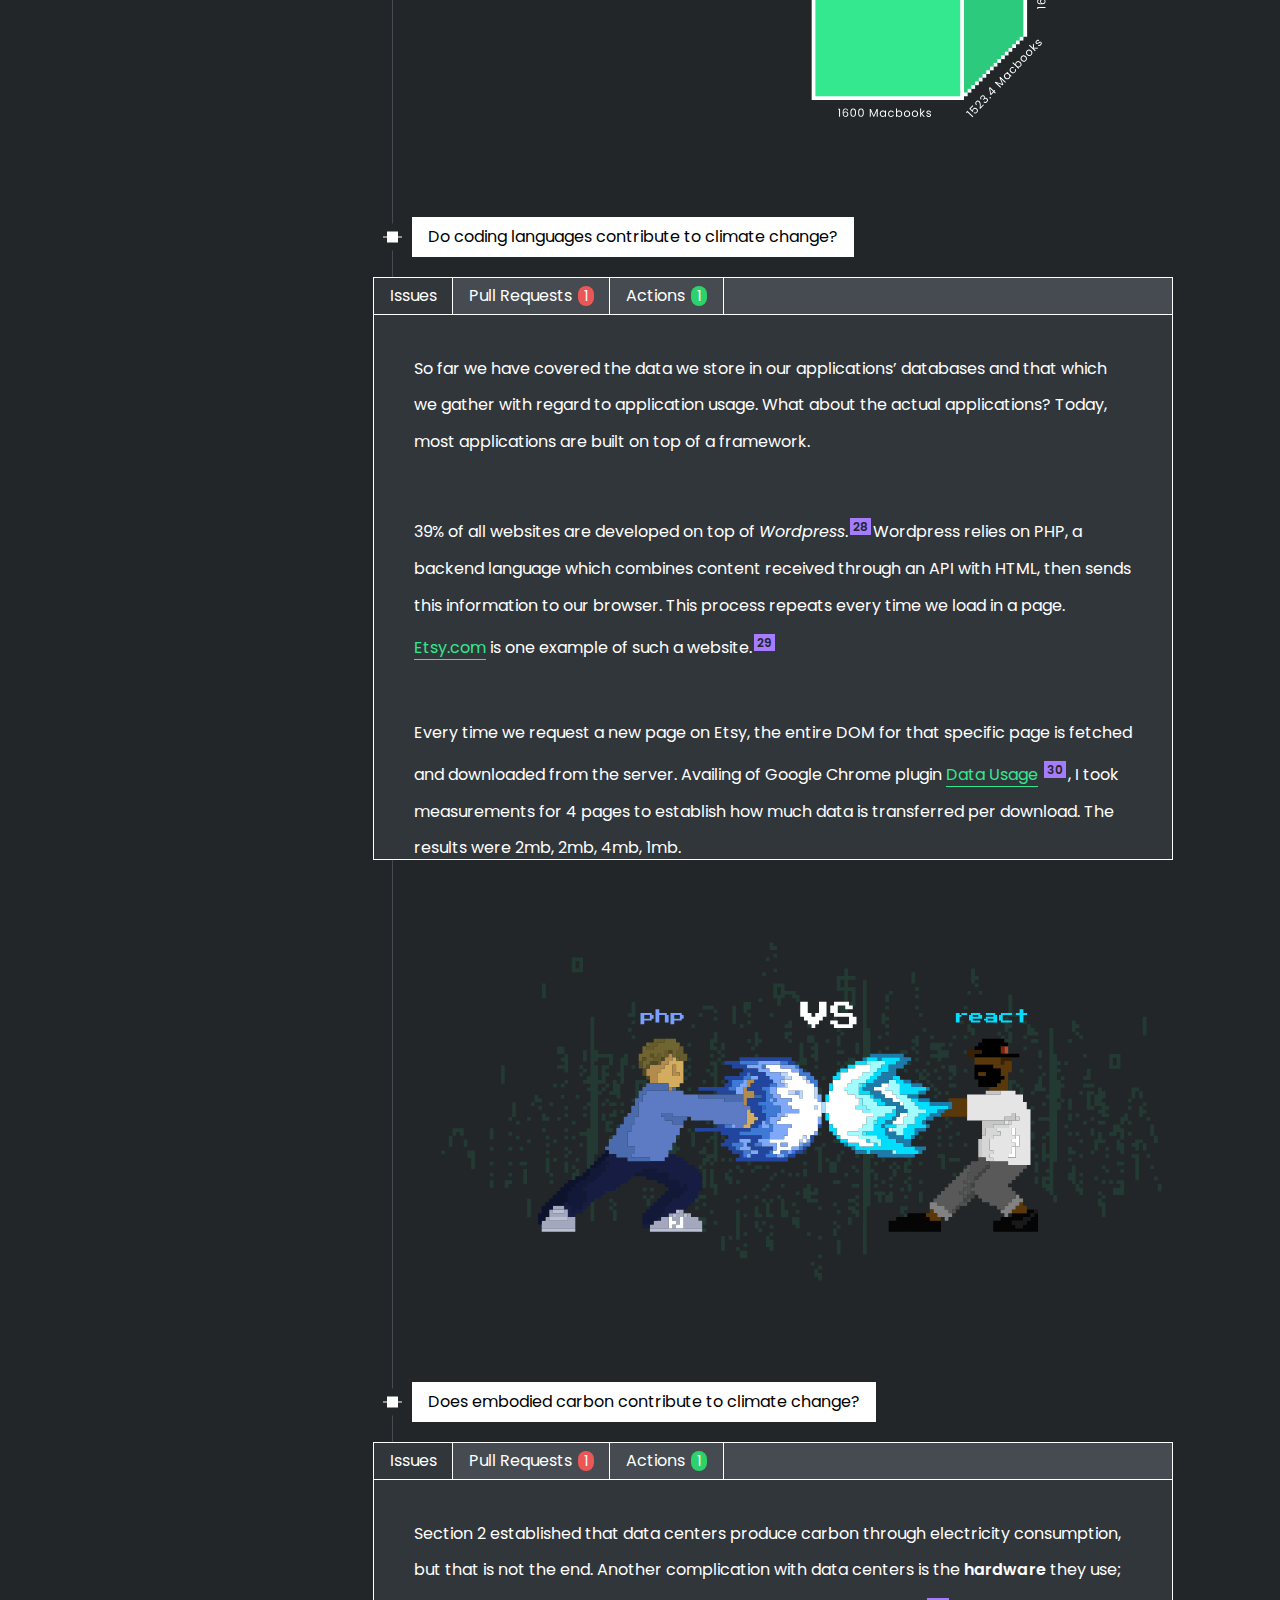
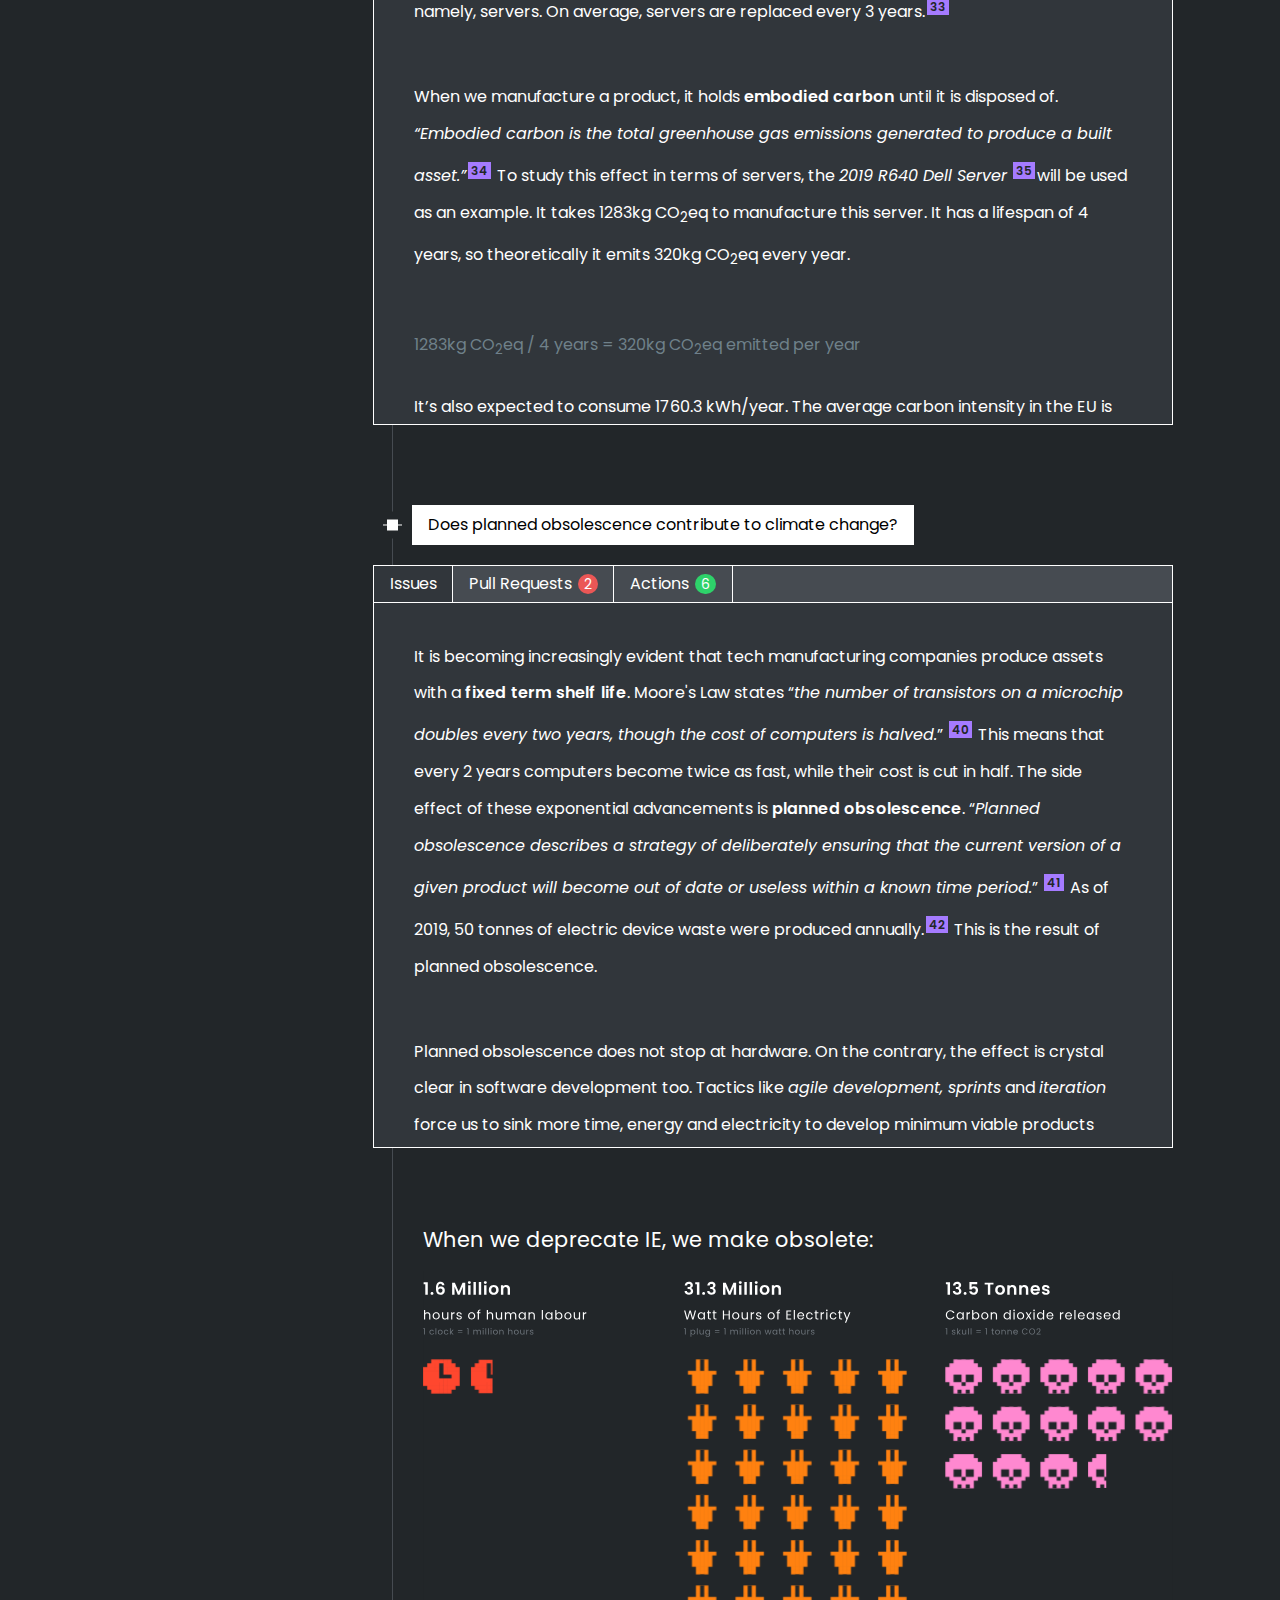
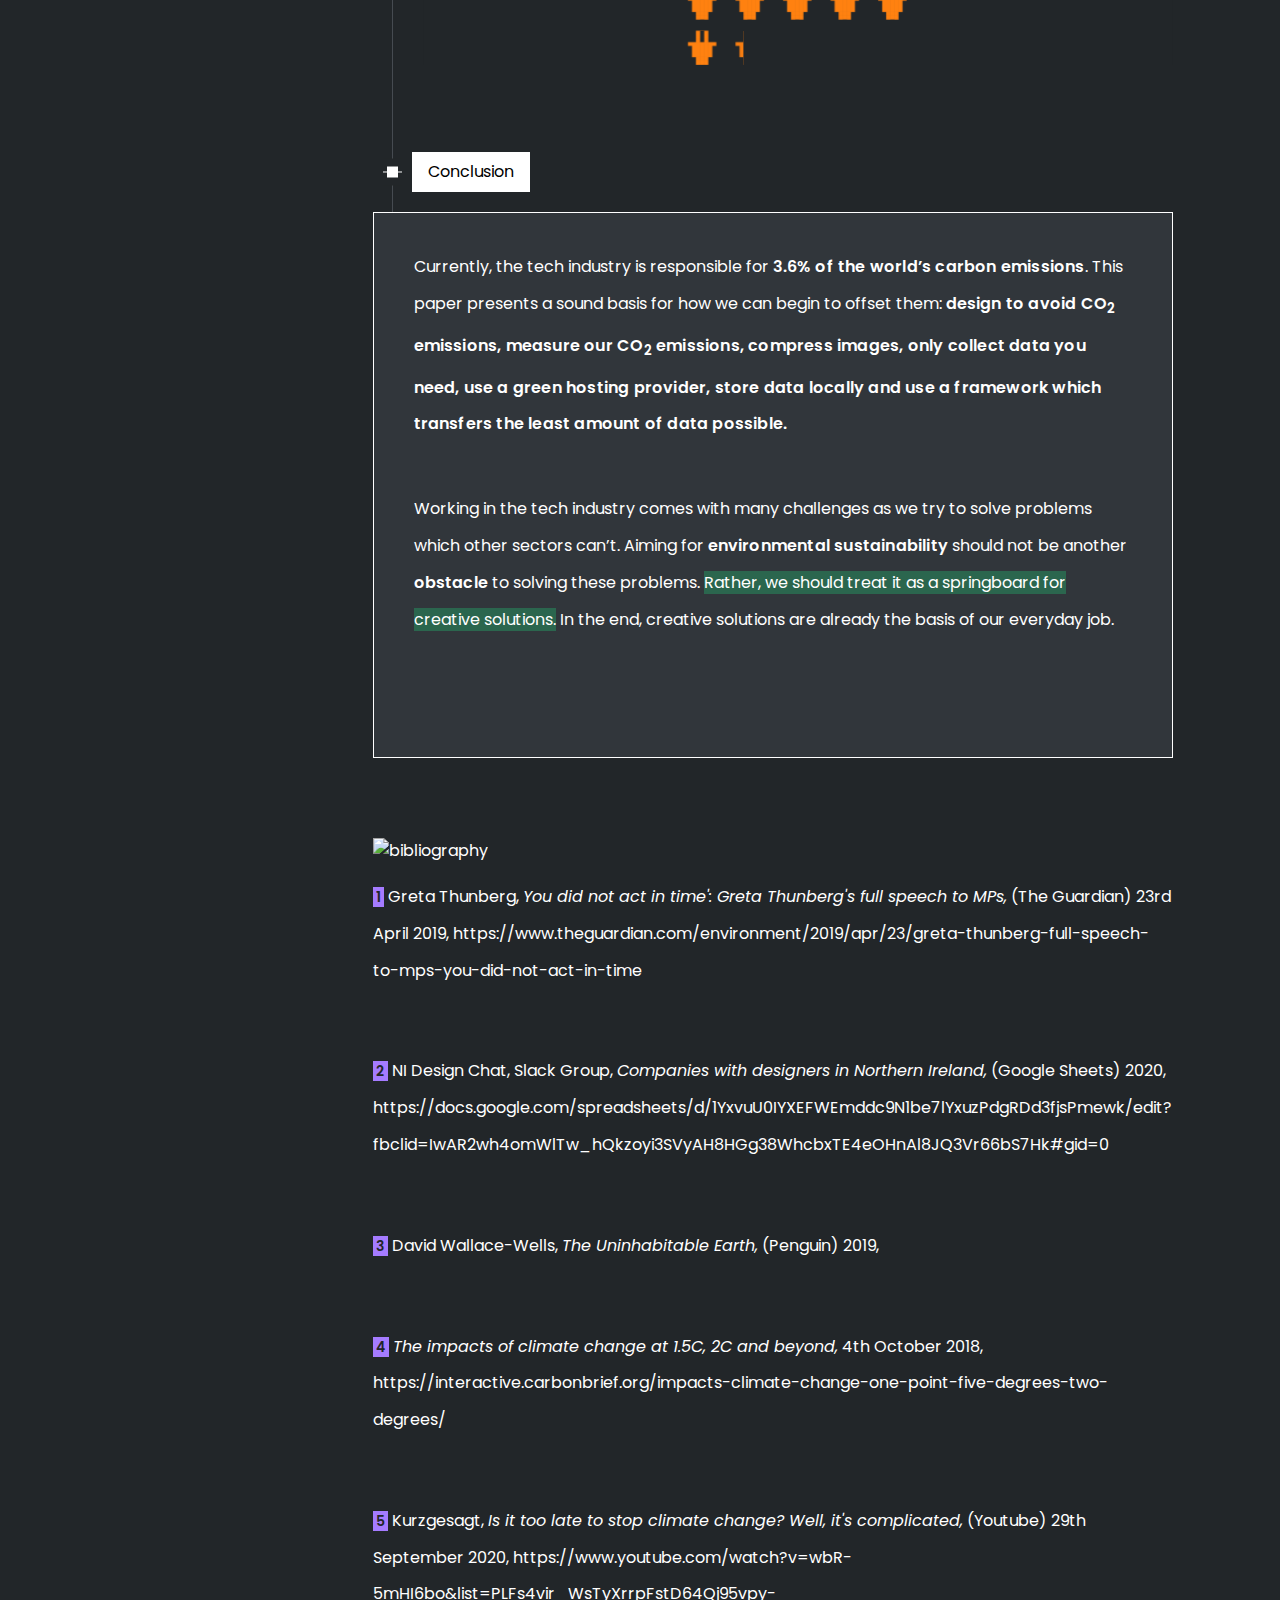
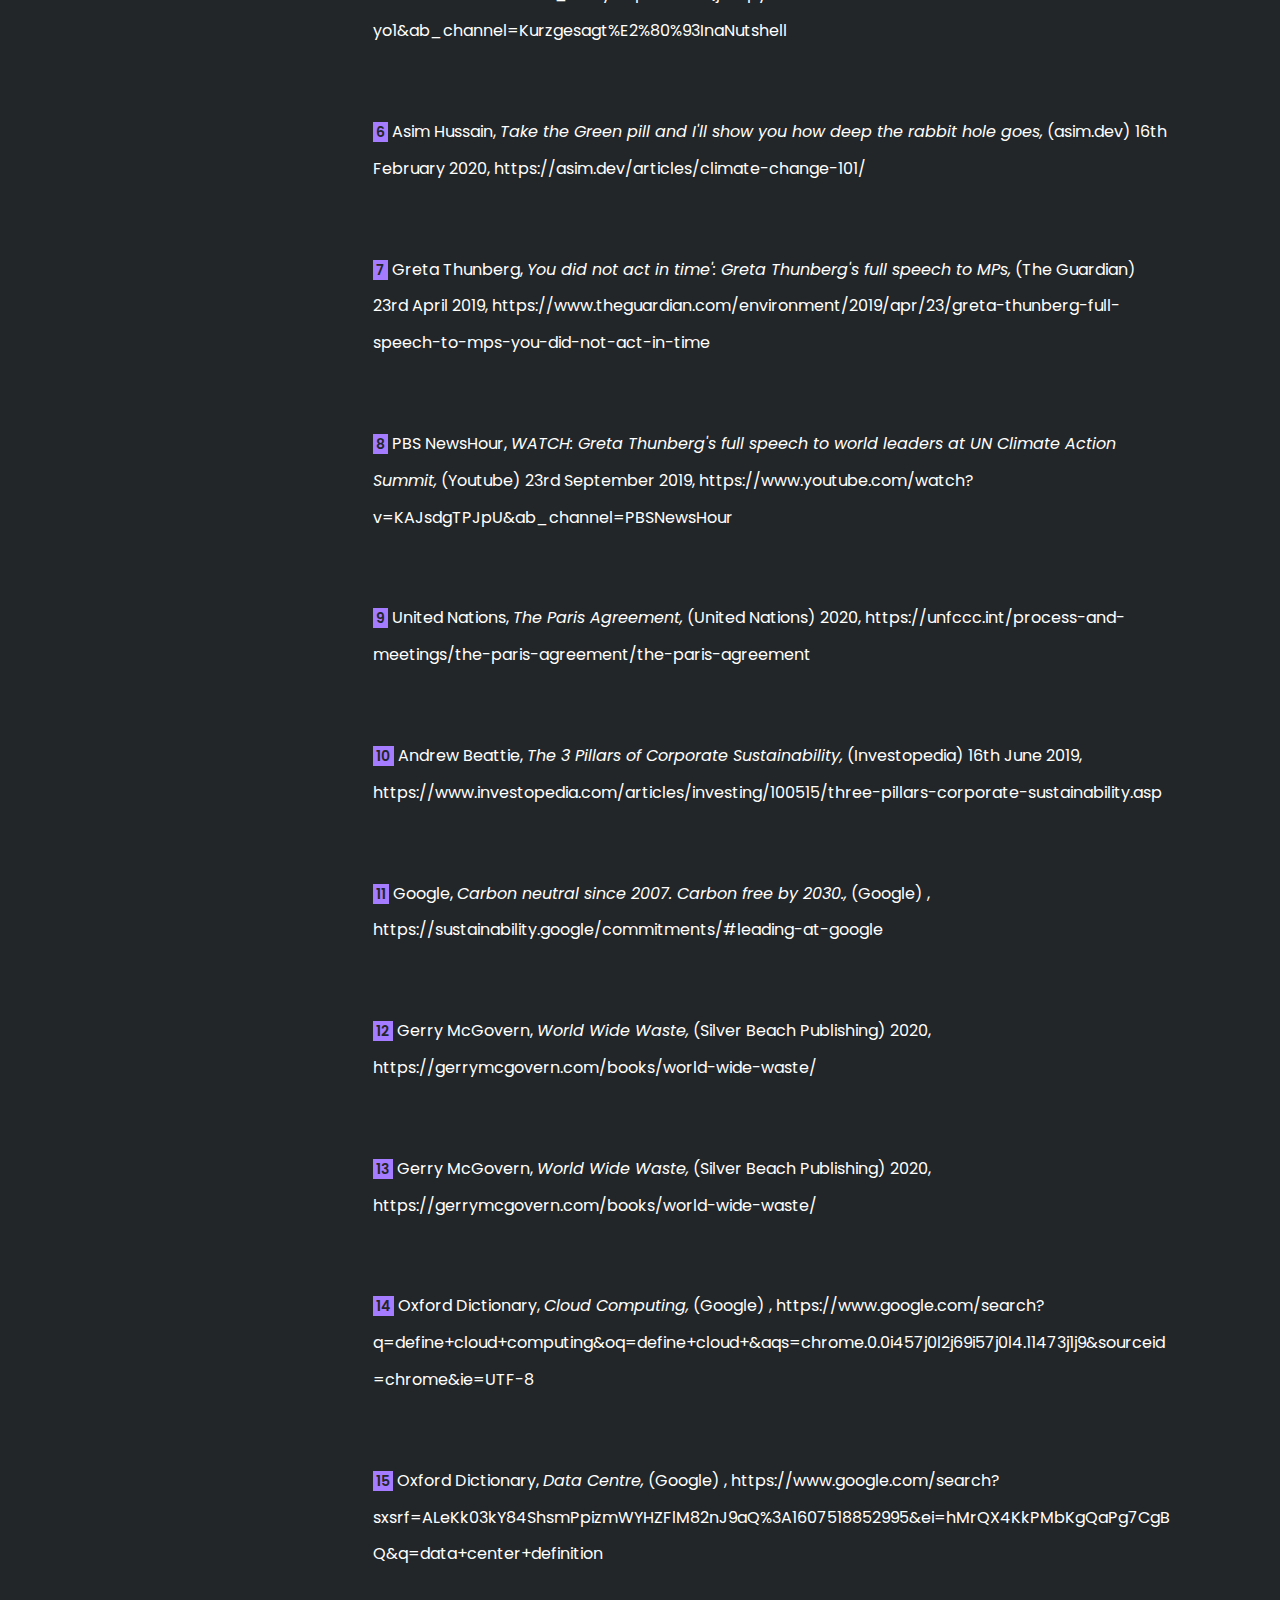
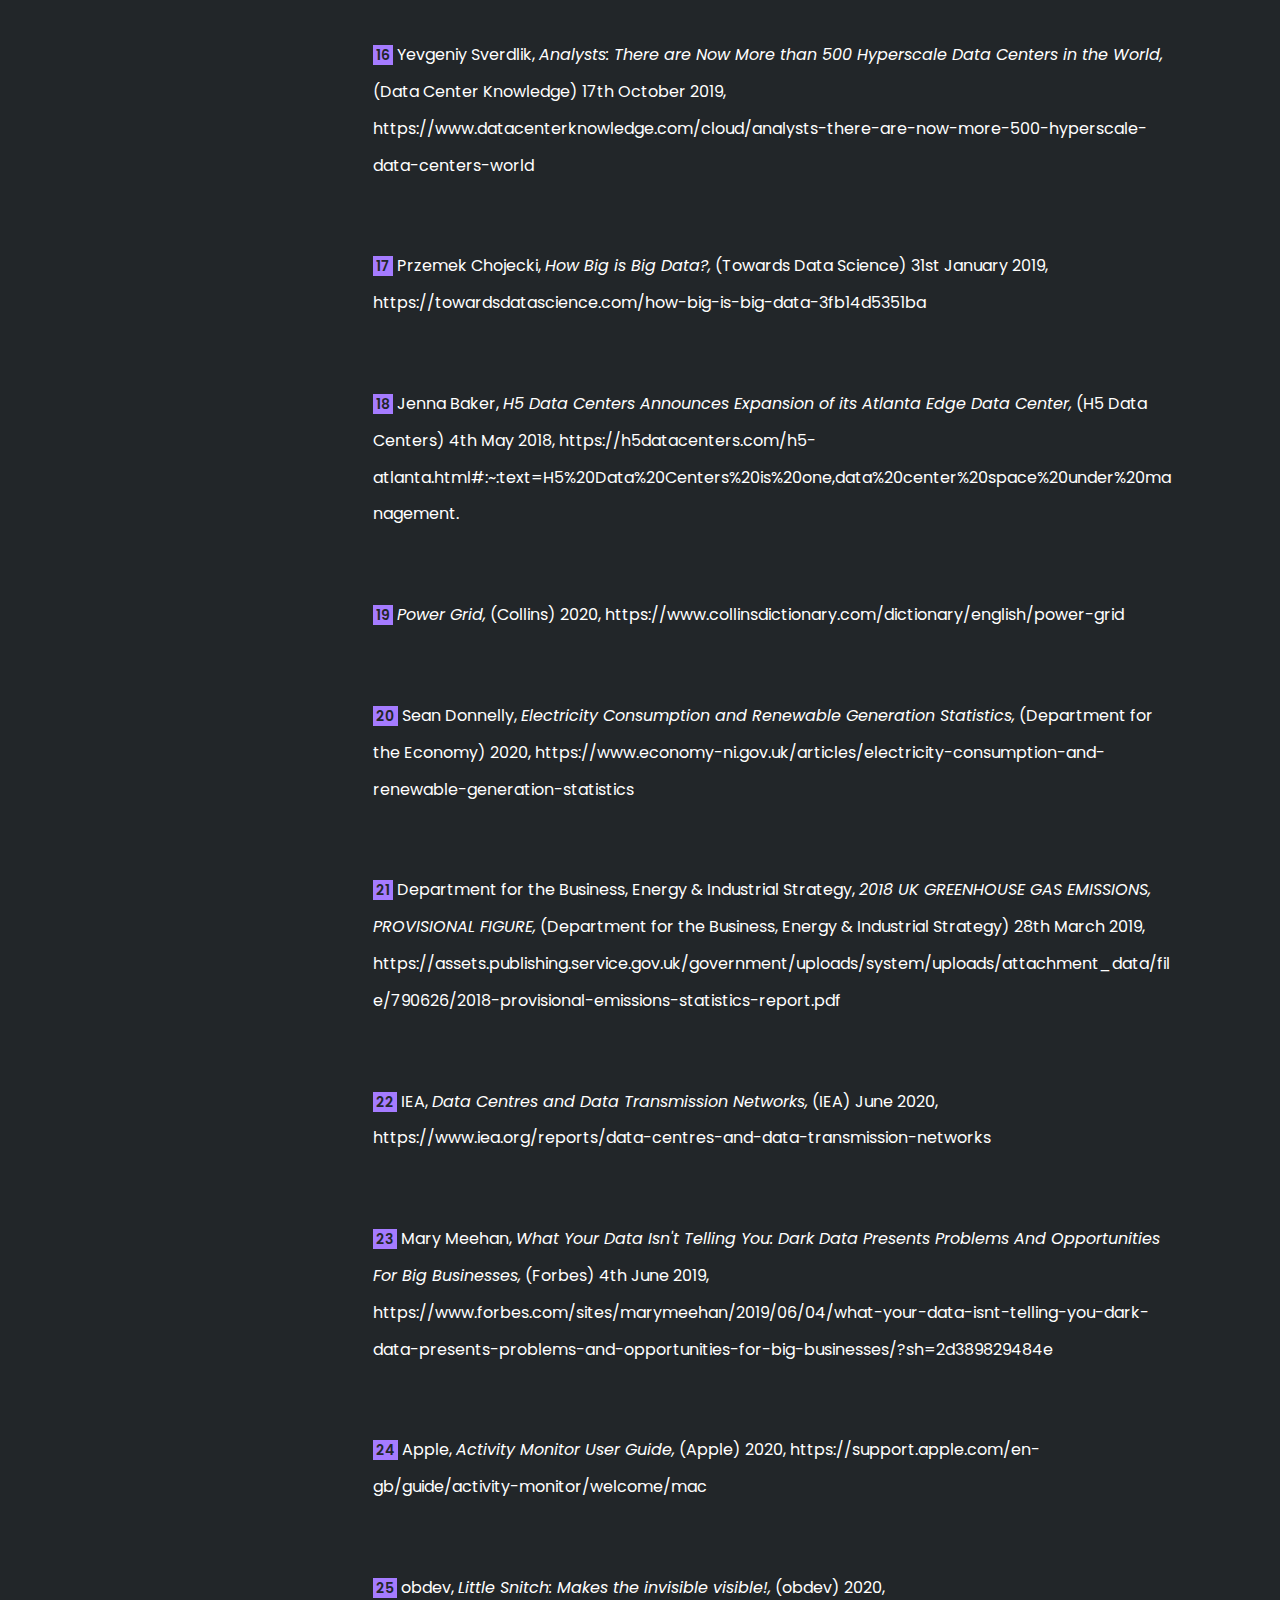
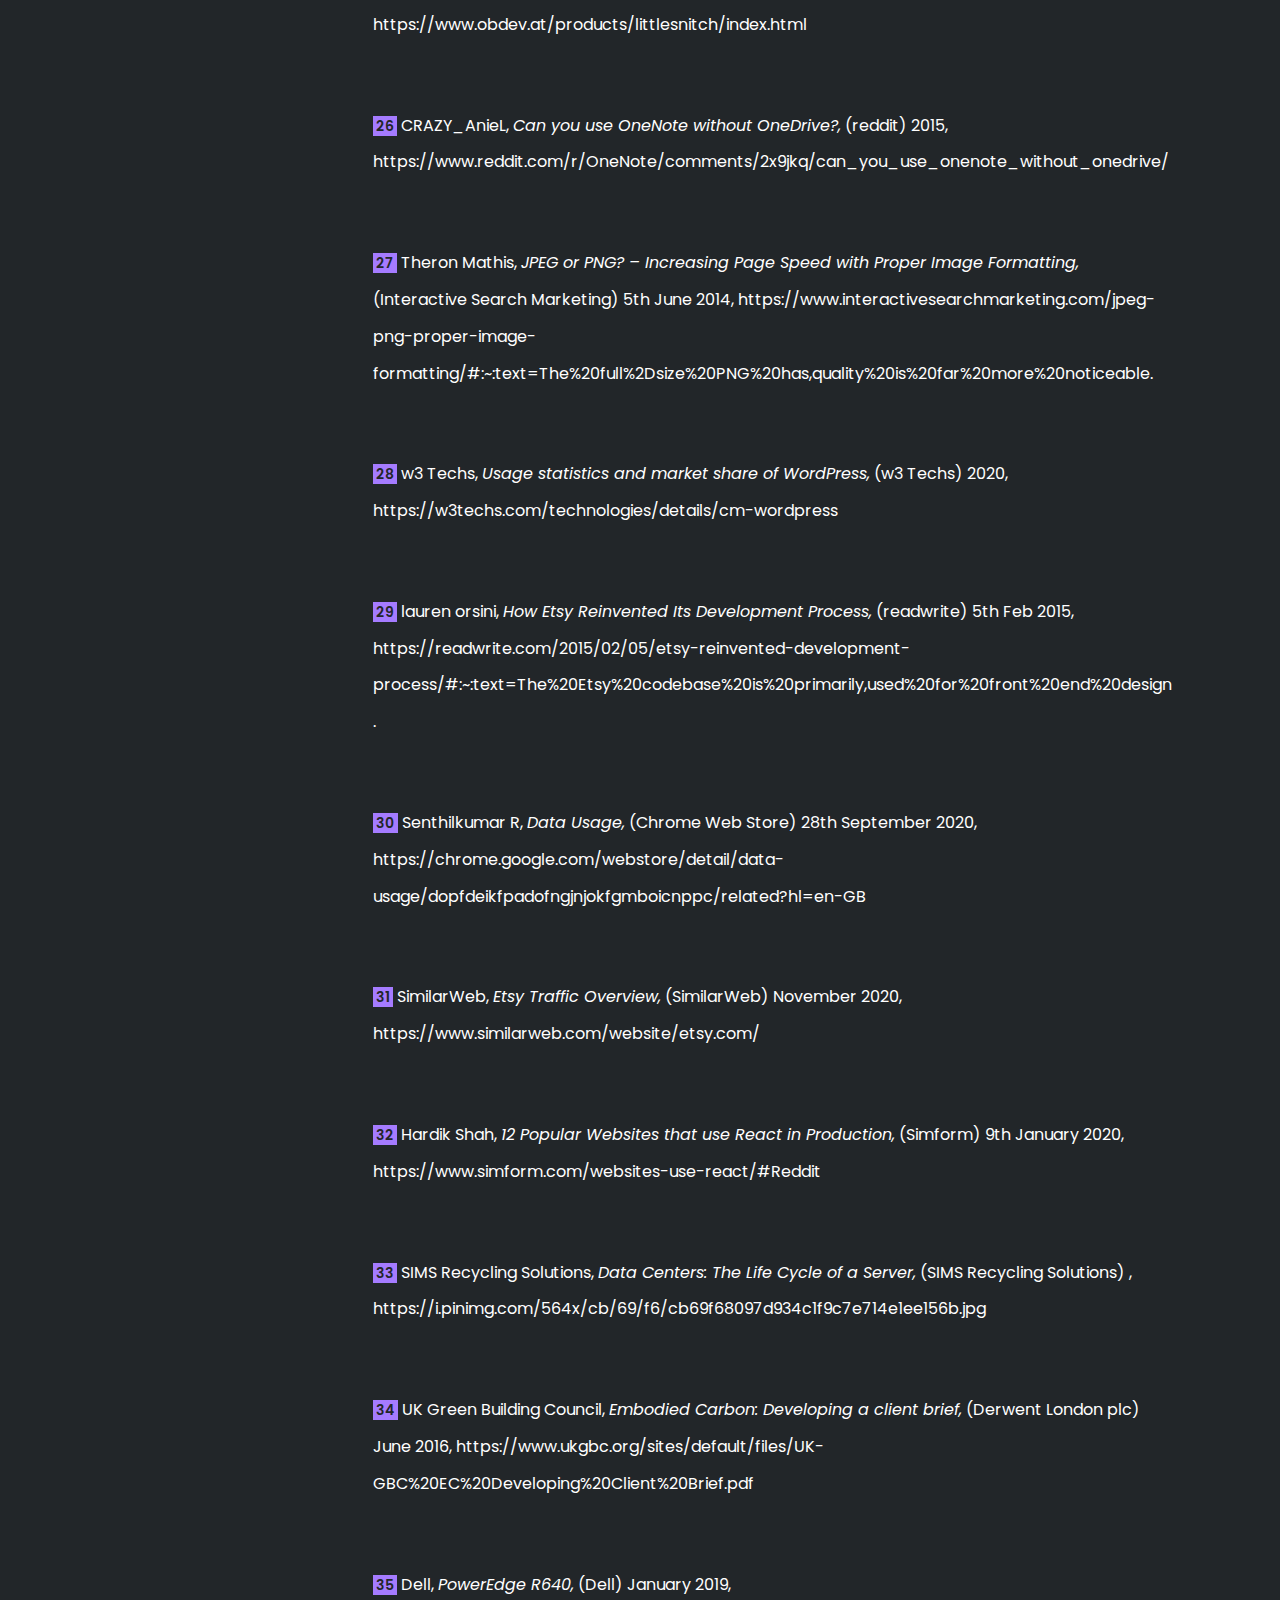
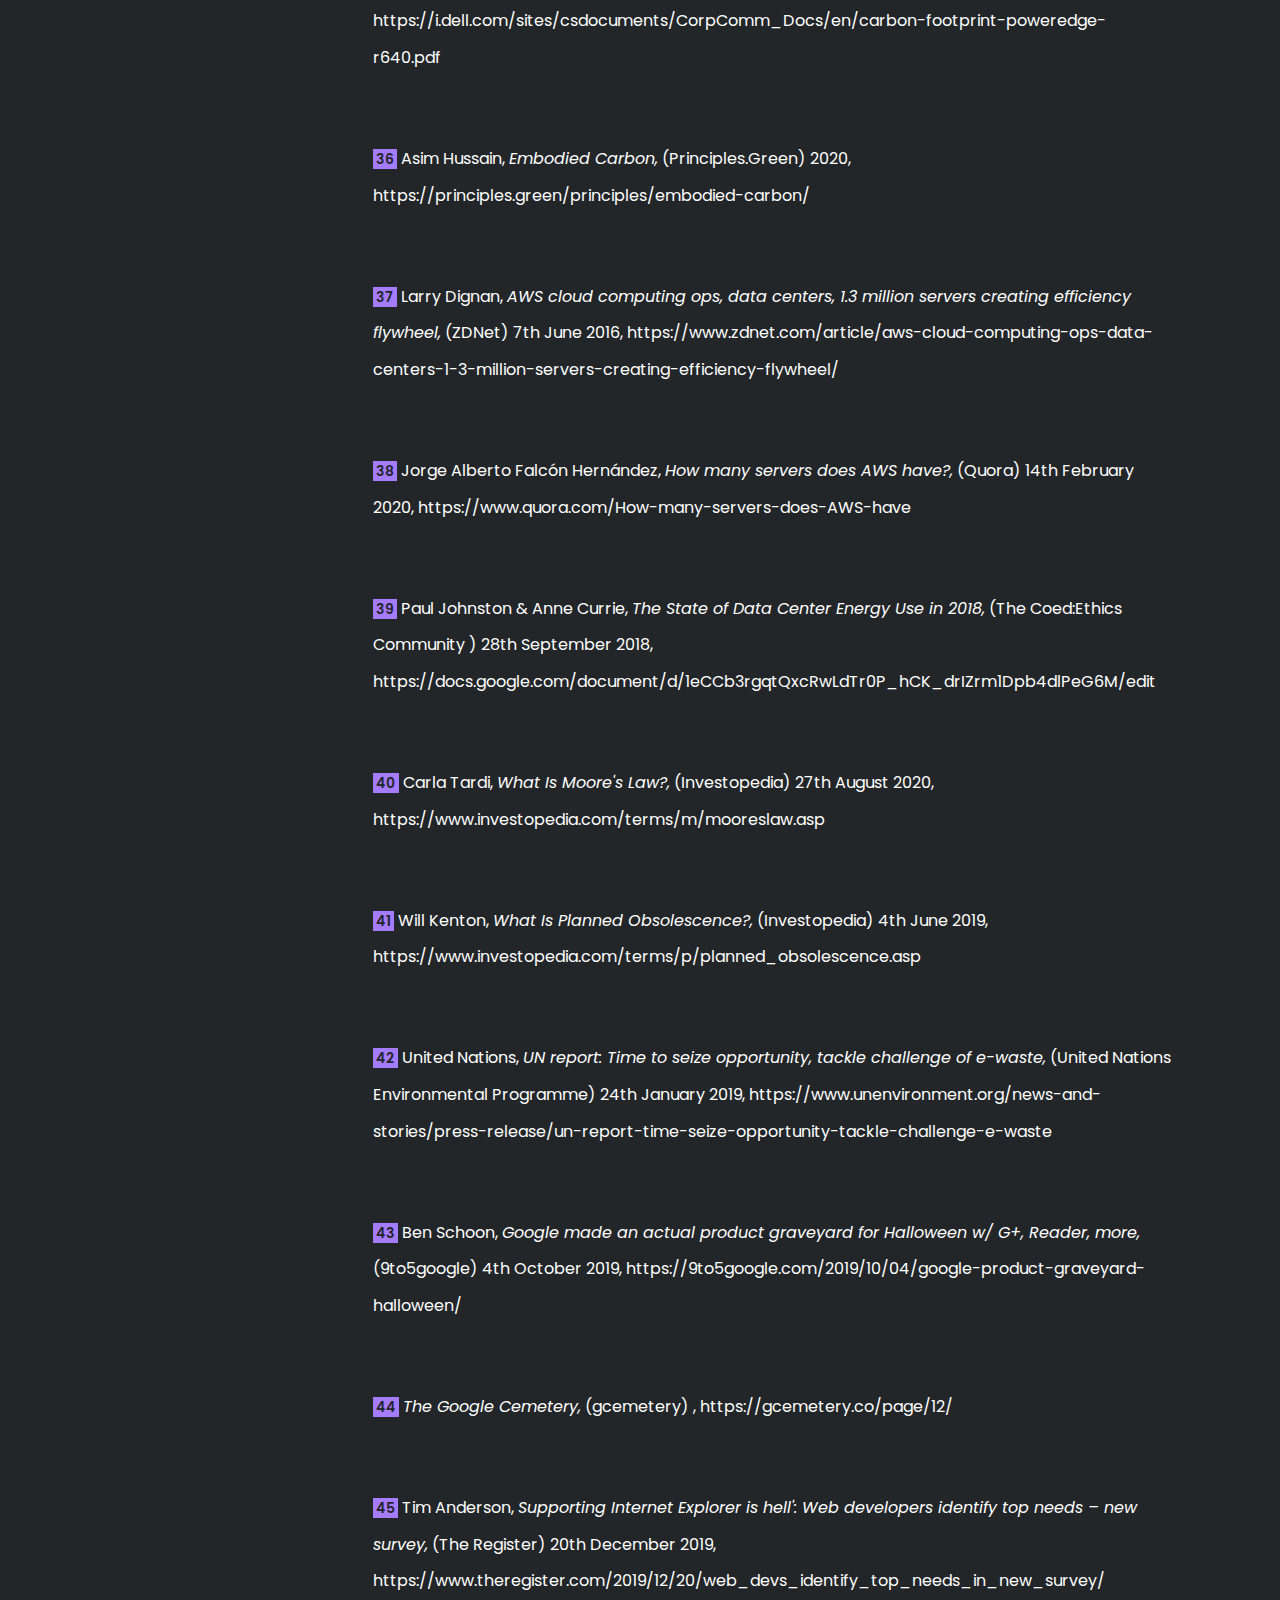
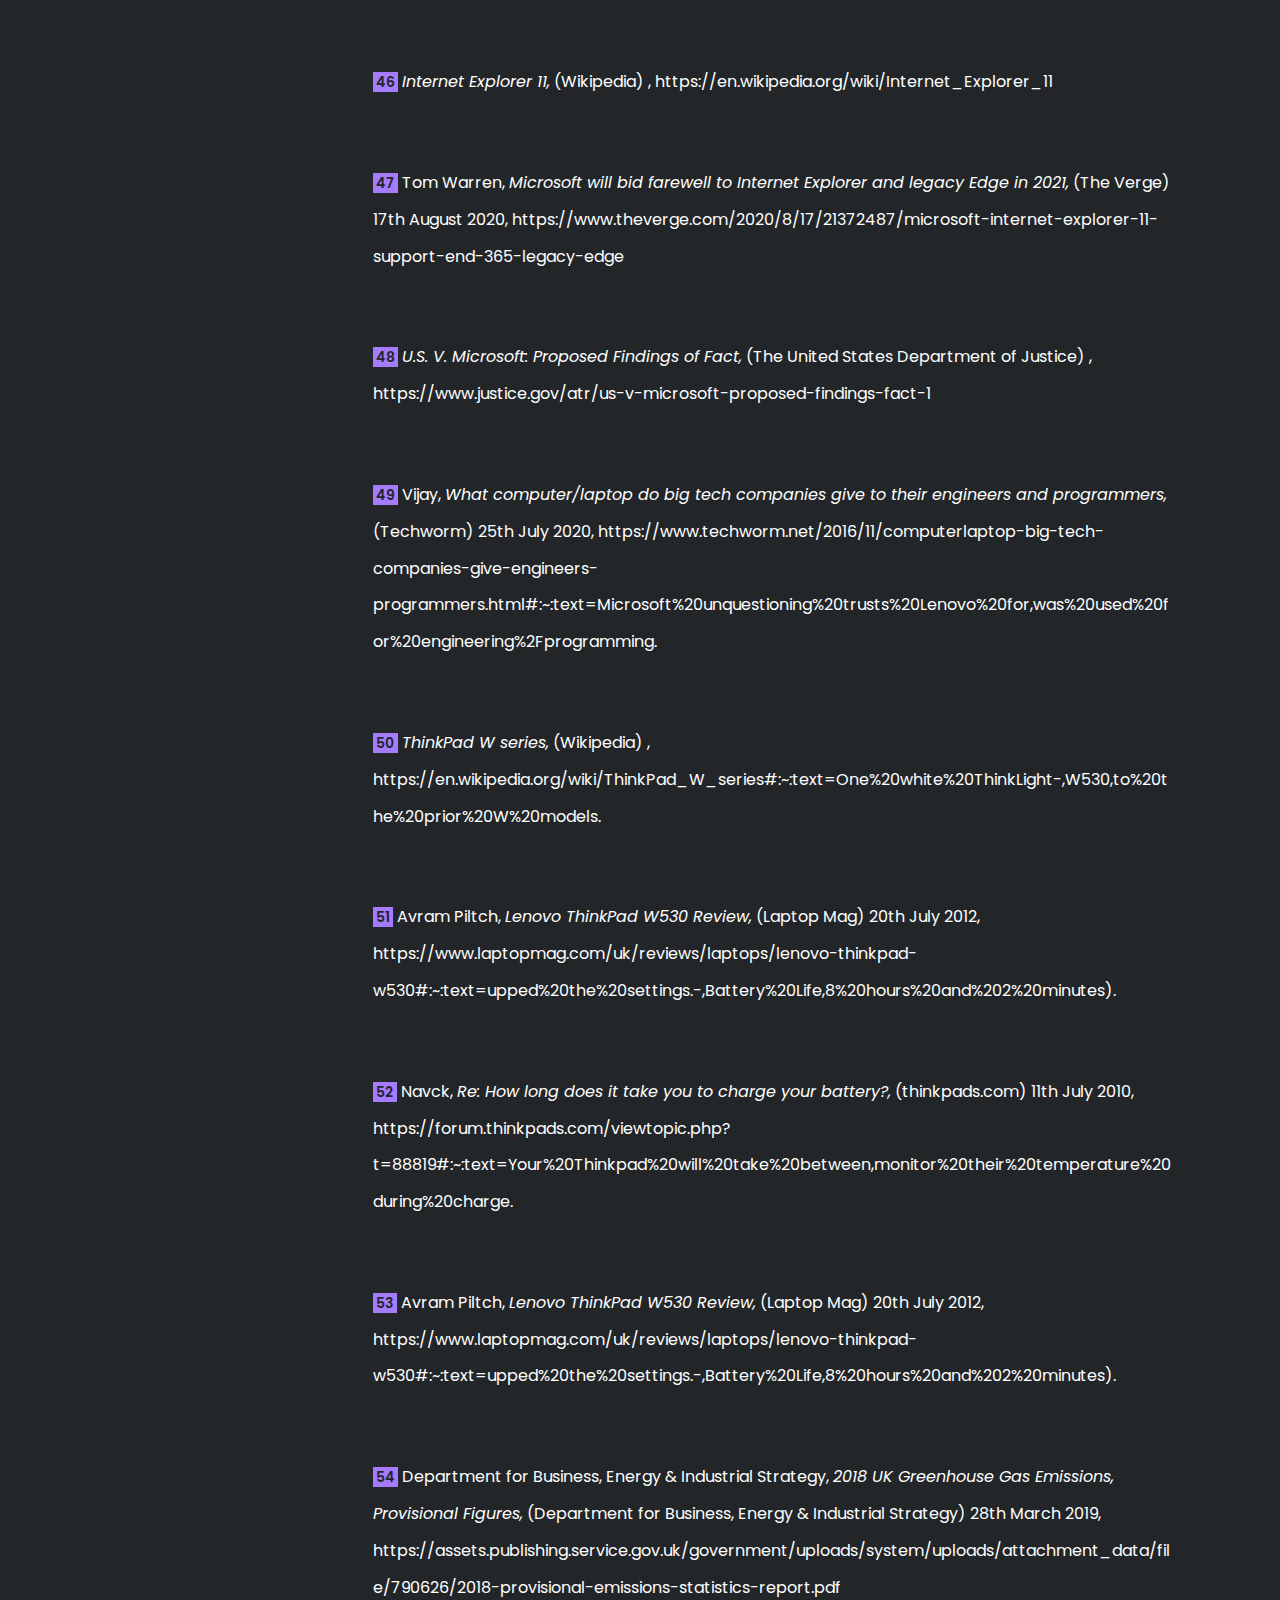
==== commit e4c4c348: "illustrations" ====
--- a/index.html
+++ b/index.html
@@ -30,7 +30,7 @@
             </div>
         </div>
         <div class="navItemContainer">
-            <div class="navItemsButton"><span>Source</span><span >Hide</span></div>
+            <div class="navItemsButton"><span>Source</span><span style="display:none;">Hide</span></div>
             <div class="reference-container"></div>
         </div>
     </div>
@@ -54,28 +54,27 @@
                 </div>
                 <div class="tabcontent border-top" style="display: block;">
                     <p>
-                        As the backbone of the information age, the tech sector has been growing exponentially. Unfortunately, it could be argued that the time and money we save in this current moment is stolen from our futures. Our daily activities produce greenhouse gases in such vast amounts that future generations of humans may not survive. If we continue living this way by 2030, <span class="underline"> “we will be in a position where we set off an irreversible chain reaction beyond human control, that will most likely lead to the end of our civilisation as we know it.”<a class="footnote"></a></span>
-                    </p>
-                    <p>
-                        This research aims to identify the impact of the tech sector on our planet and establish the most sustainable digital practices in 2020. To do this, it analyses software used by prominent <span class="highlight">Belfast based tech companies</span>. This data was gathered through a surveymonkey questionnaire, broken down into 9 main categories of tool use case. The questionnaire was completed by 32 companies from a list of Northern Ireland based companies with designers<a class="footnote"></a>, crowdsourced by members of popular Slack group, NI Design Chat. Results were rounded to the nearest 0.5%.
-                    </p>
-                    <p>
-                        Among those answering were employees of: Niice, Little Thunder, Dawson Andrews, Kainos, Deloitte, Whitespace, Instil, Big Motive, Synergy Learning, and PWC.
+                        As the backbone of the information age, the tech sector has been growing exponentially. Unfortunately, it could be argued that <span class="highlight">the time and money we save in this current moment is stolen from our futures</span>. Our daily activities produce greenhouse gases in such vast amounts that future generations of humans may not survive. If we continue living this way, <b>by 2030</b>, <i>“we will be in a position where we set off an irreversible chain reaction beyond human control, that will most likely lead to the end of our civilisation as we know it</i>.”<a class="footnote"></a></span>
+                    </p>
+                    <p>
+                        This research aims to identify the impact of the <b>tech sector</b> on our planet and establish the most <b>sustainable digital practices in 2020</b>. To do this, it analyses software used by prominent <span class="highlight">Belfast based tech companies</span>. This data was gathered through a <i>surveymonkey questionnaire</i>, broken down into 9 main categories of tool use case. The questionnaire was completed by <b>32 companies</b> from a list of Northern Ireland based companies with designers<a class="footnote"></a>, crowdsourced by members of popular Slack group, <i>NI Design Chat</i>. Results were rounded to the nearest 0.5%.
+                    </p>
+                    <p>
+                        Among those answering were employees of: <i>Niice, Little Thunder, Dawson Andrews, Kainos, Deloitte, Whitespace, Instil, Big Motive, Synergy Learning, and PWC.</i>
                     </p>
                     <p>
                         This research will explain the source of carbon emissions, examine what digital products could contribute to that source, and suggest more carbon efficient alternatives.
                     </p>
                     <p>
-                        The findings of this research are broken down into 5 key sections.
-                    </p>
-                    <ol>
-                        <li>What is climate change?</li>
-                        <li>Cloud Computing</li>
-                        <li>Coding Languages</li>
-                        <li>Embodied Carbon</li>
-                        <li>Planned Obsolescence</li>
-                        </li>
-                        <ol>
+                        The findings of this research are broken down into <b>5 key sections.</b>
+                    </p>
+                    <ul class="rainbow-list">
+                        <li>1. What is climate change?</li>
+                        <li>2. Does cloud computing contribute to climate change?</li>
+                        <li>3. Do coding languages contribute to climate change?</li>
+                        <li>4. Does embodied carbon contribute to climate change?</li>
+                        <li>5. Does planned obsolescence contribute to climate change?</li>
+                    </ul>
                 </div>
             </div>
             <div class="tab-container" id="climate">
@@ -91,17 +90,17 @@
                     <p>
                     </p>
                     <p>
-                        "The earth has experienced five mass extinctions prior to the one we are currently living though now, each so complete a wiping of the fossil fuel record that it functioned as an evolutionary reset" <a class="footnote"></a>. It’s like we’re at level 99 of a game. Think of greenhouse gases as expansion packs. If we continue adding them at the rate we have been over the past 80 years, the climate will force us to go back to level 1.
+                        <i>"The earth has experienced five mass extinctions prior to the one we are currently living though now, each so complete a wiping of the fossil fuel record that it functioned as an evolutionary reset"</i> <a class="footnote"></a>. It’s like we’re at level 99 of a game. Think of greenhouse gases as expansion packs. If we continue adding them at the rate we have been over the past 80 years, the climate will force us to go back to level 1.
                         <a class="footnote"></a>
                         <a class="footnote"></a>
                         The earth will go on: we will die.
                     </p>
                     <p>
-                        To put it succinctly, global warming occurs when the sun's heat energy cannot escape the earth's atmosphere. The earth is forced to change this energy into another form of energy: this is how weather patterns are created. Some of this energy goes back out into space through the energy escape hatch, but this hatch is becoming increasingly blocked by greenhouse gases. As more and more heat is trapped, weather patterns get more and more extreme.
-                        <a class="footnote"></a>
-                    </p>
-                    <p>
-                        If we raise global temperature by 1.5C by 2030, “we will be in a position where we set off an irreversible chain reaction beyond human control, that will most likely lead to the end of our civilisation as we know it.”
+                        To put it succinctly, global warming occurs when the sun's heat energy cannot escape the earth's atmosphere. The earth is forced to change this energy into another form of energy: this is how weather patterns are created. Some of this energy goes back out into space through the energy escape hatch, but this hatch is becoming increasingly blocked by greenhouse gases. <span class="highlight">As more and more heat is trapped, weather patterns get more and more extreme.</span>
+                        <a class="footnote"></a>
+                    </p>
+                    <p>
+                        If we raise global temperature <span class="highlight">by 1.5C by 2030</span>, <i>“we will be in a position where we set off an irreversible chain reaction beyond human control, that will most likely lead to the end of our civilisation as we know it.”</i>
                         <a class="footnote"></a>
                     </p>
                     <p>
@@ -119,30 +118,34 @@
                         In fact, we hold the solutions to these problems in our hands.
                     </p>
                     <p>
-                        To avoid the chain reaction of doomsday scenarios set off by more than 1.5 degrees of warming, we must put an immediate stop to greenhouse gas emissions
-                        <a class="footnote"></a>
-                        <a class="footnote"></a>
-                    </p>
-                    <p>
-                        This doesn’t mean we need to stop driving, developing our world or exchanging goods. We must restructure our world around sustainability.
-                    </p>
-                    <p>
-                        “Sustainability is most often defined as meeting the needs of the present without compromising the ability of future generations to meet their needs. It has three main pillars: economic, environmental, and social. These 3 pillars are informally referred to as people, planet and profits.”
-                        <a class="footnote"></a>
-                    </p>
-                    <p>
-                        Spearheaded by Greta Thunberg, many people around the world have been calling for big companies to stop processes which will inevitably lead to climate collapse. As a result, sustainability has ascended to the top of priority lists of corporate giants such as Walmart, McDonalds and Google<a class="footnote"></a>. The aim is to reach a near perfect equilibrium across all 3 pillars.
-                    </p>
-                    <p>
-                        In 2020 alone, the tech sector contributed an outrageous 3.6% to global greenhouse gas pollution.
-                        <a class="footnote"></a>
-                        That number appears deceptively low and may suggest the tech sector does not have responsibility in this area. However, this figure is equal to the amount of greenhouse gas pollution produced by fuel from the aviation industry - an industry which is often cited as one of the most environmentally problematic. In a worst case scenario this figure could rise to 14% by 2040.
+                        To avoid the chain reaction of doomsday scenarios set off by more than 1.5 degrees of warming, we must put <span class="highlight">an immediate stop to greenhouse gas emissions</span>
+                        <a class="footnote"></a>
+                        <a class="footnote"></a>
+                    </p>
+                    <p>
+                        This doesn’t mean we need to stop driving, developing our world or exchanging goods. We must <b>restructure our world around sustainability.</b>
+                    </p>
+                    <p>
+                        <i>“Sustainability is most often defined as meeting the needs of the present without compromising the ability of future generations to meet their needs. It has three main pillars: economic, environmental, and social. These 3 pillars are informally referred to as people, planet and profits.”</i>
+                        <a class="footnote"></a>
+                    </p>
+                    <p>
+                        Spearheaded by <i>Greta Thunberg</i>, many people around the world have been calling for big companies to stop processes which will inevitably lead to climate collapse. As a result, sustainability has ascended to the top of priority lists of corporate giants such as <i>Walmart, McDonalds</i> and <i>Google</i><a class="footnote"></a>. The aim is to reach a near perfect <b>equilibrium</b> across all 3 pillars.
+                    </p>
+                    <p>
+                        <span class="highlight">In 2020 alone, the tech sector contributed an outrageous 3.6% to global greenhouse gas pollution.</span>
+                        <a class="footnote"></a>
+                        That number appears deceptively low and may suggest the tech sector does not have responsibility in this area. However, this figure is equal to the amount of greenhouse gas pollution produced by fuel from the <b>>aviation industry</b> - an industry which is often cited as one of the most environmentally problematic. In a worst case scenario <b>this figure could rise to 14% by 2040</b>.
                         <a class="footnote"></a>
                     </p>
                     <p>
                         In order for the tech industry to enforce the environmental pillar, the research in the following sections aims to establish the contribution of the tech industry to global warming through the lens of carbon emissions.
                     </p>
                 </div>
+            </div>
+            <div class="commitimage">
+                <img class="full-width-image" src="pix/earth.png" alt="8bit illustration of the earth">
+                <img class="elements" src="pix/elements.png" alt="8bit illustration of the earth">
             </div>
             <div class="tab-container" id="cloud">
                 <div class="vl"></div>
@@ -157,87 +160,92 @@
                 </div>
                 <div id="cc-issues" class="tabcontent tabcontent-cc" style="display: block;">
                     <p>
-                        Today, cloud computing forms the very basis of the internet. “Cloud Computing is the practice of using a network of remote servers to store, manage, and process data.”
-                        <a class="footnote"></a>
-                        Every time we query google or reply to a message in Slack we download and upload information to servers around the world, a process known as “data transfer”. This information is computed in a data center, defined as “a large group of networked computer servers” <a class="footnote"></a>
-                        Today, there are approximately 500 data centers which store our information.
-                        <a class="footnote"></a>
-                    </p>
-                    <p>
-                        Although data centers are branded as “the cloud”, they are not metaphysical bodies in the stratosphere. When we save data to the cloud, it is in fact transferred to very physical data centers.
-                    </p>
-                    <p>
-                        In 2019 it was estimated across all data centers we are storing 10–50 zettabytes of data. “A zettabyte is a measure of storage capacity, which equals 1000⁷ (1,000,000,000,000,000,000,000 bytes). By 2025 this is estimated to grow to the range of 150–200 zettabytes.” <a class="footnote"></a>An Atlanta based hyperscale data farm owned by H5 Data Centers, is nearly 186,000m<sup>2</sup> large - packed with physical servers. <a class="footnote"></a> That’s nearly 35 football fields of servers. This is precisely what makes the 150–200 zettabytes so concerning.
-                    </p>
-                    <p>
-                        Harnessing immense computational power, data centers consume colossal amounts of electricity. Moreover, when we transfer data it travels through a network of cables, once again powered by electricity. This electricity is derived from the power grid.
-                    </p>
-                    <p>
-                        The entire infrastructure of technology relies on the power grid. “The power grid is a network of power lines and associated equipment used to transmit and distribute electricity over a geographic area.”<a class="footnote"></a>Between July 2019 and June 2020, Northern Ireland consumed 7,505 Gigawatt hours (GWh) of electricity. 52.3% (3928 GWh) of this electricity came from fossil fuels.
-                        <a class="footnote"></a>
-                        Fossil fuels produce carbon when they are burned. 1 gigawatt hour of electricity produced from fossil fuels generates 430 tonnes of CO<sub>2</sub>.<a class="footnote"></a>Establishing exactly how much electricity the internet uses is an impossible task, but for this example we will use the 2% of global electricity usage figure from the 2020 IEA report. <a class="footnote"></a>
-                    </p>
-                    <p>
+                        Today, cloud computing forms the very basis of the internet. <i>“Cloud Computing is the practice of using a network of remote servers to store, manage, and process data.”</i>
+                        <a class="footnote"></a>
+                        Every time we query google or reply to a message in Slack we <span class="highlight">download and upload information to servers</span> around the world, a process known as <i>“data transfer”</i>. This information is computed in a data center, defined as <i>“a large group of networked computer servers”</i> <a class="footnote"></a>
+                        Today, there are approximately <b>500 data centers</b> which store our information.
+                        <a class="footnote"></a>
+                    </p>
+                    <p>
+                        Although data centers are branded as <i>“the cloud”</i>, they are not metaphysical bodies in the stratosphere. When we save data to the cloud, it is in fact transferred to very physical data centers.
+                    </p>
+                    <p>
+                        In 2019 it was estimated across all data centers we are storing <b>10–50 zettabytes of data</b>. <i>“A zettabyte is a measure of storage capacity, which equals 1000⁷ (1,000,000,000,000,000,000,000 bytes)</i>. By 2025 this is estimated to grow to the range of 150–200 zettabytes.” <a class="footnote"></a>An Atlanta based hyperscale data farm owned by H5 Data Centers, is nearly 186,000m<sub>2</sub> large - packed with physical servers. <a class="footnote"></a> That’s nearly <b>35 football fields of servers</b>. This is precisely what makes the 150–200 zettabytes so concerning.
+                    </p>
+                    <p>
+                        Harnessing immense computational power, data centers consume colossal amounts of electricity. Moreover, when we transfer data it travels through a network of cables, once again powered by electricity. This electricity is derived from the <highlight class="span">power grid</highlight>.
+                    </p>
+                    <p>
+                        The entire infrastructure of technology relies on the power grid. <i>“The power grid is a network of power lines and associated equipment used to transmit and distribute electricity over a geographic area.”</i> <a class="footnote"></a>Between July 2019 and June 2020, Northern Ireland consumed <b>7,505 Gigawatt hours (GWh)</b> of electricity. 52.3% (3928 GWh) of this electricity came from <b>fossil fuels</b>.
+                        <a class="footnote"></a>
+                        <b>Fossil fuels produce carbon when they are burned.</b> 1 gigawatt hour of electricity produced from fossil fuels generates 430 tonnes of CO<sub>2</sub>.<a class="footnote"></a>Establishing exactly how much electricity the internet uses is an impossible task, but for this example we will use the 2% of global electricity usage figure from the 2020 IEA report. <a class="footnote"></a>
+                    </p>
+                    <p class="maths">
                         NI internet related electricity usage: 2% of 7,505 GWh = 150.1 GWh
                     </p>
-                    <p>
+                    <p class="maths">
                         NI internet electricity from fossil fuels: 52.3% of 150.1GWh = 78.8GWh
                     </p>
-                    <p>
+                    <p class="maths">
                         NI carbon emitted through internet related electricity usage: 78.8GWh x 430 tonnes of CO<sub>2 </sub>= 33,890.9 tonnes CO<sub>2</sub>
                     </p>
                     <p>
-                        NI produces 33,890.9 tonnes of CO<sub>2<sup> </sup></sub>through internet related activities. If the grid was powered completely by renewable energy which doesn’t produce CO<sub>2</sub>, that number would be 0.
-                    </p>
-                    <p>
-                        In order to lower carbon emissions significantly, we must take a look at how and why we use cloud computing.
-                    </p>
-                </div>
-
+                        NI produces <span class="highlight">33,890.9 tonnes of CO<sub>2</sub> through internet related activities</span>. If the grid was powered completely by <b>renewable energy</b> which doesn’t produce CO<sub>2</sub>, that number would be 0.
+                    </p>
+                    <p>
+                        In order to lower carbon emissions significantly, we must take a look at how and why we use cloud computing. <span class="underline red">Go to Pull Requests above to find out.</span>
+                    </p>
+                </div>
                 <div id="cc-pr" class="tabcontent tabcontent-cc">
-                    <p>
-                        Solution 1: Stop gathering unstructured data<br><br>“Unstructured data is information that either does not have a pre-defined data model or is not organized in a pre-defined manner.” According to market research company IDC, 90% of unstructured data is never analysed. <a class="footnote"></a> This data is stored in server farms, using up electricity every hour of every day of every year until it is disposed of.
-                    </p>
-                    <p>
-                        100% of the survey respondents said their company uses Google Analytics. 14% said they use Hotjar and 9% of businesses use Salesforce. All these tools contribute to the creation of unstructured trash data.
-                    </p>
-                    <p>
-                        Before embedding Google Analytics or Hotjar out of habit, we can run an ideation session (by ourselves or with our team) to determine what heuristics will help us better understand user behaviour in order to make our product better. This will shed light on exactly what data needs to be synthesised once it is collected, speeding up our workflow. Once we get what we need out of it: scrap it, don’t store it. By doing this, we decrease the amount of data we store in data centers, in turn using less servers, which means using less electricity and therefore producing less carbon.<br><br>Solution 2: Stop using tools which automatically transfer data<br>
-                    </p>
-                    <p>
-                        Tools like Google Docs, Notion and Slack automatically store data in the cloud make us feel as if we aren’t producing digital garbage every second.
-                    </p>
-                    <p>
-                        Inspecting network downloads/uploads using the process monitoring tool<a class="footnote"></a>, we can determine in this session Chrome, Notion & Slack had the highest rate of data transfers. 87.5% of companies use Slack. 22.5% of companies use Notion.
+                    <p class="subtitle">
+                        Solution 1: Stop gathering unstructured data
+                    </p>
+                    <p>
+                        <i>“Unstructured data is information that either does not have a pre-defined data model or is not organized in a pre-defined manner.”</i> According to market research company IDC, <b>90% of unstructured data is never analysed.</b> <a class="footnote"></a> <span class="highlight">This data is stored in server farms, using up electricity every hour of every day of every year until it is disposed of.</span>
+                    </p>
+                    <p>
+                        <b>100% of the survey respondents said their company usesGoogle Analytics.</b> 14% said they use Hotjar and 9% of businesses use Salesforce. All these tools contribute to the creation of unstructured trash data.
+                    </p>
+                    <p>
+                        Before embedding Google Analytics or Hotjar out of habit, we can run an <b>ideation session</b> (by ourselves or with our team) to determine what heuristics will help us better understand user behaviour in order to improve our product. This will shed light on exactly what data needs to be synthesised once it is collected, speeding up our workflow. Once we get what we need out of it: <span class="highlight">scrap it, don’t store it</span>. By doing this, we decrease the amount of data we store in data centers, in turn using less servers, which means using less electricity and therefore producing less carbon.
+                    </p>
+                    <p class="subtitle">
+                        Solution 2: Stop using tools which automatically transfer data
+                    </p>
+                    <p>
+                        <span class="highlight">Tools like Google Docs, Notion and Slack automatically store data in the cloud make us feel as if we aren’t producing digital garbage every second.</span>
+                    </p>
+                    <p>
+                        Inspecting network downloads/uploads using the process monitoring tool, <a href="https://subport.apple.com/en-gb/guide/activity-monitor/welcome/mac">Activity Monitor</a> <a class="footnote"></a>, we can determine in this session Chrome, Notion & Slack had the <b>highest rate of data transfers</b>. 87.5% of companies use Slack. 22.5% of companies use Notion.
                     </p>
                     <p>
                         According to a test using network monitoring software <a href="https://www.obdev.at/products/littlesnitch/index.html">Little Snitch</a> <a class="footnote"></a>, all of the above apps transfer data to farms located in Kansas and Los Angeles.
                     </p>
                     <p>
-                        I used Notion to create a wiki for this dissertation. The wiki was comprised of links, text and roughly 20 images. I exported the data and found I’d generated 7.2MB in 1 week . In contrast to the link based wiki, Gerry McGovern’s book, “World Wide Waste” which covers this topic in much more depth weighs only 348 KB. Moreover, it isn’t transferred back and forth between our computer and Kansas, creating unnecessary pollution.
+                        I used Notion to create a wiki for this dissertation. The wiki was comprised of links, text and roughly 20 images. I exported the data and found I’d generated 7.2MB in 1 week . <span class="highlight">In contrast to the link based wiki, Gerry McGovern’s book, “World Wide Waste” which covers this topic in much more depth weighs only 348 KB</span>. Moreover, it isn’t transferred back and forth between our computer and Kansas, creating unnecessary pollution.
                     </p>
                     <p>
                         To cut out the incessant data transfer of cloud note taking apps like Notion, we can switch to products like Apple Notes or Microsoft OneNote which give us the option to opt out of cloud storage. <a class="footnote"></a>
                     </p>
                     <p>
-                        The same logic can be applied to storing and creating data using the Google Suite. While Google data centers are powered by renewable energy, when we transfer data, carbon is still generated in the power grid. 75% of Belfast based companies use Google Docs, 55% Google Sheets, 55% Google Slides and 13% Forms.
-                    </p>
-                    <p>
-                        If we don’t need to share a document with the wider team, there is no need to store it in a data center. Instead, we can use local applications like the Microsoft or Apple suite cancelling out the transfer of data and creation of CO<sub>2</sub> altogether. If we decide we do need to share the document, we can always upload it to Google Drive.
-                    </p>
-                    <p>
-                        If we are already storing a lot of documents in Google Drive, we can employ a methodology such as the previously mentioned Top Tasks to clear out what’s no longer necessary. As an added bonus we are improving our teams efficiency; no longer needing to wade through irrelevant documents to get to what we need. [G McG]
-                    </p>
-                    <p>
-                        Another step we can take is using Creative Cloud offline. 39% of Belfast based companies use Illustrator, 23% use AfterEffects and 19% use Photoshop. All Adobe Software is installed locally, however it automatically runs Creative Cloud in the background. Using Activity Monitor once again, we can determine Creative Cloud and it’s counterparts were among the most power and network hungry processes during that session. While .psd & .ai files are very large, they become much smaller once exported.
-                    </p>
-                    <p>
-                        To avoid this transfer of information, we can store working files locally, and share compressed .jpg or .svg <a class="footnote"></a>files with our team only when necessary.
+                        The same logic can be applied to storing and creating data using the Google Suite. While Google data centers are powered by renewable energy, when we transfer data, <b>carbon is still generated in the power grid</b>. 75% of Belfast based companies use Google Docs, 55% Google Sheets, 55% Google Slides and 13% Forms.
+                    </p>
+                    <p>
+                        If we don’t need to share a document with the wider team, there is <b>no need to store it in a data center</b>. Instead, we can use local applications like the Microsoft or Apple suite cancelling out the transfer of data and creation of CO<sub>2</sub> altogether. If we decide we do need to share the document, we can always upload it to Google Drive.
+                    </p>
+                    <p>
+                        If we are already storing a lot of documents in Google Drive, we can employ a methodology such as Gerry McGovern's <a href="https://gerrymcgovern.com/books/top-tasks-a-how-to-guide/">Top Tasks</a> Endorsed by Toyota and IBM, this approach helps us determine our users' goals. By employing this tactic, we can <b>get rid of data</b> which doesn't bring the user and by proxy, ourselves, towards achieving these goals. As an added bonus we are improving our teams efficiency; no longer needing to wade through irrelevant documents to get to what we need. [G McG]
+                    </p>
+                    <p>
+                        Another step we can take is using <b>Creative Cloud offline</b>. 39% of Belfast based companies use Illustrator, 23% use AfterEffects and 19% use Photoshop. All Adobe Software is installed locally, however it automatically runs Creative Cloud in the background. Using Activity Monitor once again, we can determine Creative Cloud and it’s counterparts were among the most power and network hungry processes during that session. While .psd & .ai files are very large, they become much smaller once exported.
+                    </p>
+                    <p>
+                        To avoid this transfer of information, we can store working files locally, and share compressed <i>.jpg</i> or <i>.svg</i> <a class="footnote"></a>files with our team only when necessary.
                     </p>
                 </div>
                 <div id="cc-actions" class="tabcontent tabcontent-cc">
                     <label class="container">Stop gathering unstructured data
-                        <input type="checkbox" >
+                        <input type="checkbox">
                         <span class="checkmark"></span>
                     </label>
                     <label class="container">Stop using tools which automatically transfer data
@@ -247,8 +255,7 @@
                 </div>
             </div>
             <div class="commitimage">
-                <h5>When we deprecate IE, we make obsolete:</h5>
-                <img class="full-width-image" src="pix/IE.svg" alt="Illustration of previously outlined IE statistics">
+                <img class="full-width-image" src="pix/Zettabyte.svg" alt="A green cube illustrating 3.9 Macbooks - that's how many are needed to store 1 Zettabyte of data. ">
             </div>
             <div class="tab-container" id="code">
                 <div class="vl"></div>
@@ -266,32 +273,40 @@
                         So far we have covered the data we store in our applications’ databases and that which we gather with regard to application usage. What about the actual applications? Today, most applications are built on top of a framework.
                     </p>
                     <p>
-                        39% of all websites are developed on top of Wordpress.<a class="footnote"></a>Wordpress relies on PHP, a backend language which combines content received through an API with HTML, then sends this information to our browser. This process repeats every time we load in a page. Etsy.com is one example of such a website.<a class="footnote"></a>
+                        39% of all websites are developed on top of <i>Wordpress</i>.<a class="footnote"></a>Wordpress relies on PHP, a backend language which combines content received through an API with HTML, then sends this information to our browser. This process repeats every time we load in a page. <a href="www.etsy.com">Etsy.com</a> is one example of such a website.<a class="footnote"></a>
                     </p>
                     <p>
                         Every time we request a new page on Etsy, the entire DOM for that specific page is fetched and downloaded from the server. Availing of Google Chrome plugin <a href="https://chrome.google.com/webstore/detail/data-usage/dopfdeikfpadofngjnjokfgmboicnppc/related?hl=en-GB">Data Usage</a> <a class="footnote"></a>, I took measurements for 4 pages to establish how much data is transferred per download. The results were 2mb, 2mb, 4mb, 1mb.
                     </p>
                     <p>
-                        This makes the average Etsy page 2.25 MB. According to similarweb.com<a class="footnote"></a>, in the last 6 months Etsy got 358,880,000 visits. Visitors viewed 6.6 pages per visit. This means some 5,329,368,000 MB were transferred between Etsy’s hosting provider and it’s users. <br><br>(6.6 pages x 2.25 MB) x 358,880,000 visits = 5,329,368,000 MB = 5,329,368 GB
-                    </p>
-                    <p>
-                        In World Wide Waste, Gerry McGovern estimates that the transfer of one gigabyte (GB) of data requires about 0.015 kWh of electricity and causes 0.0042 kg of CO2 pollution. Using this methodology, we can establish Etsy produces 22383.35 kg CO<sup>2</sup>Eq in 6 months.<br><br>5,329,368 GB x 0.0042 kg CO<sup>2</sup>Eq = 22383.35 kg CO<sup>2</sup>Eq = 22.38 tonnes CO<sup>2</sup>Eq
-                    </p>
-                    <p>
-                        There are currently 1,000,000,000 websites on the internet. If 39% are made using Wordpress, there are 390,000,000 Wordpress sites. If all of them were as popular as Etsy, we would be producing 8,728,200,000 tonnes CO<sup>2</sup>Eq in 6 months.
-                    </p>
-                    <p>
-                        39% of 1 billion websites = 390,000,000 Worpress websites<br><br>390,000,000 Worpress websites x 22.38 tonnes CO<sup>2</sup>Eq = 8,728,200,000 tonnes CO<sup>2</sup>Eq <br><br>
-                    </p>
-                    
+                        This makes the <span class="highlight">average Etsy page 2.25 MB</span>. According to <a href="">similarweb.com</a><a class="footnote"></a>, in the last 6 months Etsy got 358,880,000 visits. Visitors viewed 6.6 pages per visit. This means some <b>5,329,368,000 MB were transferred between Etsy’s hosting provider and it’s users</b>.
+                    </p>
+                    <p class="maths">
+                        (6.6 pages x 2.25 MB) x 358,880,000 visits = 5,329,368,000 MB = 5,329,368 GB
+                    </p>
+                    <p>
+                        In World Wide Waste, Gerry McGovern estimates that the transfer of <span class="highlight">one gigabyte (GB) of datarequires about 0.015 kWh of electricity and causes 0.0042 kg of CO2 pollution.</span> Using this methodology, we can establish Etsy produces 22383.35 kg CO<sub>2</sub>Eq in 6 months.
+                    </p>
+                    <p class="maths">
+                        5,329,368 GB x 0.0042 kg CO<sub>2</sub>Eq = 22383.35 kg CO<sub>2</sub>Eq = 22.38 tonnes CO<sub>2</sub>Eq
+                    </p>
+                    <p>
+                        There are currently 1,000,000,000 websites on the internet. If 39% are made using Wordpress, there are 390,000,000 Wordpress sites. If all of them were as popular as Etsy, we would be producing 8,728,200,000 tonnes CO<sub>2</sub>Eq in 6 months.
+                    </p>
+                    <p class="maths">
+                        39% of 1 billion websites = 390,000,000 Worpress websites
+                    </p>
+                    <p class="maths">
+                        390,000,000 Worpress websites x 22.38 tonnes CO<sub>2</sub>Eq = 8,728,200,000 tonnes CO<sub>2</sub>Eq
+                    </p>
                 </div>
                 <div id="cl-pr" class="tabcontent tabcontent-cl">
-                    <h5>Solution: Choose an energy efficient framework</h5>
-                    <p>
-                        React.js is an increasingly popular framework. In most cases this language renders html pages server side. The key difference between react and php applications, is that PHP applications render page by page on a request basis, while react sends code for the entire application on the initial request. When we navigate to a new page, the react application populates content data by contacting a backend API, but the bones of the website stay in place from the initial download. Reddit is one example of an application which uses this technology.<a class="footnote"></a>Using the same methodology as the previous framework example, the download sizes of 4 Reddit pages were 637KB, 419KB, 11KB and 22KB. This makes the average Reddit page 0.27225MB.
-                    </p>
-                    <p>
-                        Comparing this to Etsy’s 2.25MB average, we can conclude the amount of data transferred on average by react based Reddit, is 10 times smaller than PHP based Etsy. If less data is transferred, less electricity is used and in turn, less carbon is emitted. This makes react a much more environmentally friendly framework.
+                    <p class="subtitle">Solution: Choose an energy efficient framework</p>
+                    <p>
+                        <i>React.js</i> is an increasingly popular framework. In most cases this language renders html pages <b>server side</b>. The key difference between react and php applications, is that PHP applications render page by page on a request basis, while <span class="highlight">react sends code for the entire application on the initial request</span>. When we navigate to a new page, the react application populates content data by contacting a <b>backend API</b>, but the bones of the website stay in place from the initial download. Reddit is one example of an application which uses this technology.<a class="footnote"></a>Using the same methodology as the previous framework example, the download sizes of 4 Reddit pages were 637KB, 419KB, 11KB and 22KB. This makes the average Reddit page 0.27225MB.
+                    </p>
+                    <p>
+                        Comparing this to Etsy’s 2.25MB average, we can conclude the amount of data transferred on average by react based Reddit, is <b>10 times smaller than PHP based Etsy</b>. If less data is transferred, less electricity is used and in turn, less carbon is emitted. This makes react a much more environmentally friendly framework.
                     </p>
                 </div>
                 <div id="cl-actions" class="tabcontent tabcontent-cl">
@@ -300,6 +315,9 @@
                         <span class="checkmark"></span>
                     </label>
                 </div>
+            </div>
+            <div class="commitimage">
+                <img class="full-width-image" src="pix/phpvsreact.svg" alt="Illustration of previously outlined IE statistics">
             </div>
             <div class="tab-container" id="carbon">
                 <div class="vl"></div>
@@ -314,40 +332,50 @@
                 </div>
                 <div id="ec-issues" class="tabcontent tabcontent-ec" style="display: block;">
                     <p>
-                        Section 2 established that data centers produce carbon through electricity consumption, but that is not the end. Another complication with data centers is the hardware they use; namely, servers. On average, servers are replaced every 3 years.<a class="footnote"></a>
-                    </p>
-                    <p>
-                        When we manufacture a product, it holds embodied carbon until it is disposed of. “Embodied carbon is the total greenhouse gas emissions generated to produce a built asset.”<a class="footnote"></a> To study this effect in terms of servers, the 2019 R640 Dell Server <a class="footnote"></a>will be used as an example. It takes 1283kg CO<sub>2</sub>eq to manufacture this server. It has a lifespan of 4 years, so theoretically it emits 320kg CO<sub>2</sub>eq every year. <br><br>1283kg CO<sub>2</sub>eq / 4 years = 320kg CO<sub>2</sub>eq emitted per year
+                        Section 2 established that data centers produce carbon through electricity consumption, but that is not the end. Another complication with data centers is the <b>hardware</b> they use; namely, servers. On average, servers are replaced every 3 years.<a class="footnote"></a>
+                    </p>
+                    <p>
+                        When we manufacture a product, it holds <b>embodied carbon</b> until it is disposed of. <i>“Embodied carbon is the total greenhouse gas emissions generated to produce a built asset.”</i><a class="footnote"></a> To study this effect in terms of servers, the <i>2019 R640 Dell Server</i> <a class="footnote"></a>will be used as an example. It takes 1283kg CO<sub>2</sub>eq to manufacture this server. It has a lifespan of 4 years, so theoretically it emits 320kg CO<sub>2</sub>eq every year.
+                    </p>
+                    <p class="maths">
+                        1283kg CO<sub>2</sub>eq / 4 years = 320kg CO<sub>2</sub>eq emitted per year
                     </p>
                     <p>
                         It’s also expected to consume 1760.3 kWh/year. The average carbon intensity in the EU is 0.276 kg CO<sub>2</sub>eq/kWh. The total carbon cost is going to be 805 kg CO<sub>2</sub>eq/year.<a class="footnote"></a>
-                        <br><br>
+                    </p>
+                    <p class="maths">
                         320 CO<sub>2</sub>eq + (0.276 kg CO<sub>2</sub>eq/kWh * 1760.3kWh/year) = 805 kg CO<sub>2</sub>eq/year.
-                        <br><br>
+                    </p>
+                    <p>
                         If we kept this server for 5 years instead of 4, it would have an embodied carbon cost of 257kg CO<sub>2</sub>eq, meaning it would emit 743kg CO<sub>2</sub>eq/year.
-                        <br><br>
+                    </p>
+                    <p class="maths">
                         257 CO<sub>2</sub>eq + (0.276 kg CO<sub>2</sub>eq/kWh * 1760.3kWh/year) = 743kg CO<sub>2</sub>eq/year.
                     </p>
                     <p>
-                        Amazon Web Services (AWS) is one of the most popular web hosts in the world. Suppose AWS has 1.3 million servers<a class="footnote"></a>
-                        <a class="footnote"></a>and they are all the 2019 R640 Dell Server. Kept for 4 years, they emit a collective 4,186,000,000kg CO<sub>2</sub>eq. Kept for 5 years, in 4 years they emit 3,863,600,000 kg CO<sub>2</sub>eq. That’s 322,400,000 kg CO<sub>2</sub>eq less.<br><br>(805 CO<sub>2</sub>eq * 4 years) * 1,300,000 servers = 4,186,000,000 kg CO<sub>2</sub>eq
-                    </p>
-                    <p>
-                        (743 CO<sub>2</sub>eq * 4 years) * 1,300,000 servers = 3,863,600,000 kg CO<sub>2</sub>eq<br><br> 4,186,000,000 kg CO<sub>2</sub>eq - 3,863,600,000 kg CO<sub>2</sub>eq = 322,400,000 kg CO<sub>2</sub>eq<br><br>
-                    </p>
-                    
+                        <i>Amazon Web Services</i> (AWS) is one of the most popular web hosts in the world. Subpose AWS has 1.3 million servers<a class="footnote"></a>
+                        <a class="footnote"></a>and they are all the <i>2019 R640 Dell Server</i>. Kept for 4 years, they emit a collective 4,186,000,000kg CO<sub>2</sub>eq. Kept for 5 years, in 4 years they emit 3,863,600,000 kg CO<sub>2</sub>eq. That’s 322,400,000 kg CO<sub>2</sub>eq less.
+                    </p>
+                    <p class="maths">(805 CO<sub>2</sub>eq * 4 years) * 1,300,000 servers = 4,186,000,000 kg CO<sub>2</sub>eq
+                    </p>
+                    <p class="maths">
+                        (743 CO<sub>2</sub>eq * 4 years) * 1,300,000 servers = 3,863,600,000 kg CO<sub>2</sub>eq
+                    </p>
+                    <p class="maths">
+                        4,186,000,000 kg CO<sub>2</sub>eq - 3,863,600,000 kg CO<sub>2</sub>eq = 322,400,000 kg CO<sub>2</sub>eq<br><br>
+                    </p>
                 </div>
                 <div id="ec-pr" class="tabcontent tabcontent-ec">
-                    <p>Solution: Choose a Green Host</p>
-                    <p>
-                        Unless we work in a data center or for a server manufacturing company, we can’t control the amount of carbon embodied in the devices which hold our data. However, we can control whether we host with companies whose data centers emit CO<sub>2</sub> .
-                    </p>
-                    <p>
-                        AWS is used by 63% of Belfast based companies. AWS data centers are powered by renewable energy in only 4 regions. In other regions, it is estimated only 30%-50% of the energy which powers these centers is renewable.
-                        <a class="footnote"></a>
-                    </p>
-                    <p>
-                        Google Cloud is used by 16% of Belfast based companies, and Azure by 5%. Both of these companies qualify as green hosts, meaning they use renewable energy or offset their emissions. As previously calculated, in a hypothetical scenario, AWS could produce 4,186,000,000 kg CO<sub>2</sub>eq in 4 years. If every company which relies on AWS switched to Google or Azure, that number would be 1283kg CO<sub>2</sub>eq, accounting only for the embodied carbon stored in the physical server.
+                    <p class="subtitle">Solution: Choose a Green Host</p>
+                    <p>
+                        Unless we work in a data center or for a server manufacturing company, we can’t control the amount of carbon embodied in the devices which hold our data. <span class="highlight">However, we <i>can</i> control whether we host with companies whose data centers emit CO<sub>2</sub></span>.
+                    </p>
+                    <p>
+                        AWS is used by 63% of Belfast based companies. AWS data centers are powered by renewable energy in only 4 regions. In other regions, it is estimated <b>only 30%-50% of the energy which powers these centers is renewable.</b>
+                        <a class="footnote"></a>
+                    </p>
+                    <p>
+                        Google Cloud is used by 16% of Belfast based companies, and Azure by 5%. Both of these companies qualify as <b>green hosts</b>, meaning they use renewable energy or offset their emissions. As previously calculated, in a hypothetical scenario, AWS could produce <b>4,186,000,000 kg CO<sub>2</sub>eq</b> in 4 years. If every company which relies on AWS switched to Google or Azure, that number would be <b>1283kg CO<sub>2</sub>eq</b>, accounting only for the embodied carbon stored in the physical server.
                     </p>
                     <p>
                         A list of other green hosting providers we can switch to can be found at <a href="https://www.thegreenwebfoundation.org/directory">https://www.thegreenwebfoundation.org/directory</a>.
@@ -373,17 +401,17 @@
                 </div>
                 <div id="po-issues" class="tabcontent tabcontent-po" style="display: block;">
                     <p>
-                        It is becoming increasingly evident that tech manufacturing companies produce assets with a fixed term shelf life. Moore's Law states “the number of transistors on a microchip doubles every two years, though the cost of computers is halved.” <a class="footnote"></a> This means that every 2 years computers become twice as fast, while their cost is cut in half. The side effect of these exponential advancements is planned obsolescence. “Planned obsolescence describes a strategy of deliberately ensuring that the current version of a given product will become out of date or useless within a known time period.” <a class="footnote"></a> As of 2019, 50 tonnes of electric device waste were produced annually.<a class="footnote"></a> This is the result of planned obsolescence.
-                    </p>
-                    <p>
-                        Planned obsolescence does not stop at hardware. On the contrary, the effect is crystal clear in software development too. Tactics like agile development, sprints and iteration force us to sink more time, energy and electricity to develop minimum viable products round the clock.<a class="footnote"></a><a class="footnote"></a>
-                        We create products we scrap with little foresight, financial gain being the only performance indicator.
-                    </p>
-                    <p>
-                        One example is Internet Explorer 11 (IE11). Supporting software in IE11 is a running joke amongst developers.<a class="footnote"></a> The browser is outdated and doesn’t support a lot of essential contemporary functionality. This is concerning, because IE was released only 7 years ago, on October 17, 2013.<a class="footnote"></a> In 2021, it is becoming deprecated.<a class="footnote"></a> That’s a lifespan of only 8 years.
-                    </p>
-                    <p>
-                        Behind every product there are hours of work and gigawatts of power. When we kill IE, what are we really putting a line through?
+                        It is becoming increasingly evident that tech manufacturing companies produce assets with a <b>fixed term shelf life</b>. Moore's Law states “<i>the number of transistors on a microchip doubles every two years, though the cost of computers is halved.</i>” <a class="footnote"></a> This means that every 2 years computers become twice as fast, while their cost is cut in half. The side effect of these exponential advancements is <b>planned obsolescence</b>. “<i>Planned obsolescence describes a strategy of deliberately ensuring that the current version of a given product will become out of date or useless within a known time period.</i>” <a class="footnote"></a> As of 2019, 50 tonnes of electric device waste were produced annually.<a class="footnote"></a> This is the result of planned obsolescence.
+                    </p>
+                    <p>
+                        Planned obsolescence does not stop at hardware. On the contrary, the effect is crystal clear in software development too. Tactics like <i>agile development, sprints</i> and <i>iteration</i> force us to sink more time, energy and electricity to develop minimum viable products round the clock.<a class="footnote"></a><a class="footnote"></a>
+                        <span class="highlight">We create products we scrap with little foresight, financial gain being the only performance indicator.</span>
+                    </p>
+                    <p>
+                        One example is <i>Internet Explorer 11</i> (IE11). Subporting software in IE11 is a running joke amongst developers.<a class="footnote"></a> The browser is outdated and doesn’t subport a lot of essential contemporary functionality. This is concerning, because <span class="highlight">IE was released only 7 years ago, on October 17, 2013.<a class="footnote"></a> In 2021, it is becoming deprecated.</span> <a class="footnote"></a> That’s a lifespan of only 8 years.
+                    </p>
+                    <p>
+                        Behind every product there are hours of work and gigawatts of power. When we kill IE, <i>what are we really putting a line through?</i>
                     </p>
                     <p>
                         It is estimated that 1000+ developers<a class="footnote"></a> worked on IE11. Let’s assume each developer worked for 7 hours a day for 46 weeks. That’s 1.6 million hours of human life.
@@ -392,20 +420,32 @@
                         <br>Let’s say every employee used a Lenovo w530 laptop <a class="footnote"></a>
                         <a class="footnote"></a>which has a battery life of 6 hours and 23 minutes <a class="footnote"></a>, so it needs to be charged once a day for an average of 4 hours <a class="footnote"></a> at (20 V x 8.5 A = 170W) 170 watts<a class="footnote"></a>
                     </p>
-                    <p>
+                    <p class="maths">
                         4 hours x 170 watts = 680Wh
                     </p>
-                    <p>
+                    <p class="maths">
                         680Wh x 1000 people = 680,000Wh every day.
                     </p>
-                    <p>
-                        680,000Wh x 46 weeks = 31,280,000Wh<br><br>In 2018 it was estimated that 1 gigawatt hour of electricity produced from fossil fuels generates 430 tonnes of CO<sub>2</sub>.<a class="footnote"></a> If the electric grid was 100% fossil fuels at the time, that’s 13.45 tonnes of CO<sub>2</sub>. These figures account for charging the laptop alone, not including electricity needed to power all internet related activities.<br><br>31,280,000 Wh = 0.03128 GWh
-                    </p>
-                    <p>
-                        0.03128 Gwh x 430 tonnes = 13.45 tonnes of CO<sub>2<br><br></sub>When we make IE obsolete, what we are really disposing of is 1.6 million workforce hours and 31,280,000 Wh of electricity. What we create instead, is a 13.45 CO<sub>2 </sub>tonne decrease in the quality of life on the only planet in the solar system which supports human life.<br><br>Solution 2: Design for longevity
+                    <p class="maths">
+                        680,000Wh x 46 weeks = 31,280,000Wh
+                    </p>
+                    <p>
+                        In 2018 it was estimated that <b>1 gigawatt hour</b> of electricity produced from fossil fuels generates <b>430 tonnes of CO<sub>2</sub></b>. <a class="footnote"></a> If the electric grid was 100% fossil fuels at the time, that’s 13.45 tonnes of CO<sub>2</sub>. These figures account for charging the laptop alone, not including electricity needed to power all internet related activities.
+                    </p>
+                    <p class="maths">
+                        31,280,000 Wh = 0.03128 GWh
+                    </p>
+                    <p class="maths">
+                        0.03128 Gwh x 430 tonnes = 13.45 tonnes of CO<sub>2</sub>
+                    </p>
+                    <p>
+                        When we make IE obsolete, what we are really disposing of is <b>1.6 million workforce hours</b> and <b>31,280,000 Wh</b> of electricity. <span class="highlight">What we create instead, is a 13.45 CO<sub>2 </sub>tonne decrease in the quality of life on the only planet in the solar system which subports human life.</span>
                     </p>
                 </div>
                 <div id="po-pr" class="tabcontent tabcontent-po">
+                    <p class="subtitle">
+                        Solution 2: Design for longevity
+                    </p>
                     <p>
                         Unlike IE11, we want our products to withstand the test of time. How do we avoid sinking our own, as well as the earth’s resources into a product which doesn’t last?
                     </p>
@@ -413,34 +453,34 @@
                         This is a broad question far beyond sustainability. However, we can narrow it down by looking at constraints which will help us release as little carbon as possible in the process of making a web application. Designers play one of the biggest roles in shaping products, so let’s take a look at what design can do to decrease carbon emissions.
                     </p>
                     <p>
-                        “As a designer, you are the director of carbon emissions” - Asim Hussein, LCAW 2020<a class="footnote"></a>
+                        “<i>As a designer, you are the director of carbon emissions</i>” - Asim Hussein, LCAW 2020<a class="footnote"></a>
                     </p>
                     <p>
                         Among the participants of the primary research questionnaire, at 52% Sketch is the most popular design software. Figma (39%) is catching up, followed by InDesign (23%), Adobe XD (16%), Abstract (13%) and Zeplin (10%) and Invision (6%).
                     </p>
                     <p>
-                        Wireframes and prototypes are intended to be used only during the build process: once they have served their purpose, they will become obsolete. Thus, they fall into the category of planned obsolescence.
-                    </p>
-                    <p>
-                        Most of the above software stores our assets in the cloud automatically. Some of us choose to save assets locally, but once we send a link to our team or client to view or collaborate, that asset is stored in the cloud. In the same way as any other web application, this process produces CO<sub>2</sub> through the transfer of data like large images, vast amounts of text and complex code.<a class="footnote"></a>
-                    </p>
-                    <p>
-                        Instead of surrendering to popular design patterns such as the heavyweight hero banner, we can ask ourselves, “Does an image help the user achieve their goal?” If the answer is “no”, there’s a better way of filling that space: this could be white space, text, a vector graphic and beyond. By doing this, we emit less CO<sub>2</sub> in the design process as well as in the future use of the website.<a class="footnote"></a>
-                    </p>
-                    <p>
-                        If the image is necessary, we can ask ourselves what kind of image to include. In mockups, a grey placeholder with text or a vector graphic could be enough. If not, we can use an image compressor like imagecompressor.com to make the image smaller. Other tricks include making images black and white, and blurring the background to avail of pixel clustering technologies.<a class="footnote"></a>
-                    </p>
-                    <h5>
+                        <b>Wireframes</b> and <b>prototypes</b> are intended to be used only during the build process: once they have served their purpose, they will become obsolete. Thus, they fall into the category of <b>planned obsolescence</b>.
+                    </p>
+                    <p>
+                        <span class="highlight">Most of the above software stores our assets in the cloud automatically.</span> Some of us choose to save assets locally, but once we send a link to our team or client to view or collaborate, that asset is stored in the cloud. In the same way as any other web application, this process produces CO<sub>2</sub> through the transfer of data like <b>large images, vast amounts of text</b> and <b>complex code</b>. <a class="footnote"></a>
+                    </p>
+                    <p>
+                        Instead of surrendering to popular design patterns such as the heavyweight hero banner, we can ask ourselves, “<i>Does an image help the user achieve their goal?</i>” If the answer is “no”, there’s a better way of filling that space: this could be <b>white space, text, a vector graphic</b> and beyond. By doing this, we emit less CO<sub>2</sub> in the design process as well as in the future use of the website.<a class="footnote"></a>
+                    </p>
+                    <p>
+                        If the image is necessary, we can ask ourselves what kind of image to include. In mockups, a grey placeholder with text or a vector graphic could be enough. If not, we can use an image compressor like <a href="imagecompressor.com">imagecompressor.com</a> to make the image smaller. Other tricks include making images black and white, and blurring the background to avail of pixel clustering technologies.<a class="footnote"></a>
+                    </p>
+                    <p class="subtitle">
                         Solution 2: Develop for longevity
-                    </h5>
-                    <p>
-                        Once designs are passed on for development, we can measure their impact on the planet. A solid first step is knowing the carbon footprint of what you’re working on. Developed by Wholegrain Digital, the carbon calculator is a tool which estimates how much carbon your website emits <a href="http://www.websitecarbon.com">www.websitecarbon.com</a>.
-                    </p>
-                    <p>
-                        Next, you can analyse the frontend of your application using the Chrome Dev Tools plugin, <a href="https://chrome.google.com/webstore/detail/greenit-analysis">GreenIT</a>. This plugin provides an Ecoindex rating as well as assessing the application’s performance against an outline of environmental best practices.<a class="footnote"></a>
-                    </p>
-                    <p>
-                        From a user experience point of view, you can gauge the value of your product by using Gerry McGovern’s <a href="https://gerrymcgovern.com/books/top-tasks-a-how-to-guide/">Top Tasks</a> methodology. Endorsed by Toyota and IBM, this approach helps you determine your users goals. Once these are established, you can assess how many steps it takes for a user to achieve their goal, and adjust your application so that time is as short as possible. This means your user is not fumbling around pages of your application, downloading data unnecessarily.
+                    </p>
+                    <p>
+                        Once designs are passed on for development, we can measure their impact on the planet. A solid first step is knowing the carbon footprint of what you’re working on. Developed by <a href="https://www.wholegraindigital.com/">Wholegrain Digital</a>, the carbon calculator is a tool which estimates how much carbon your website emits <a href="http://www.websitecarbon.com">www.websitecarbon.com</a>.
+                    </p>
+                    <p>
+                        Next, you can analyse the frontend of your application using the Chrome Dev Tools plugin, <a href="https://chrome.google.com/webstore/detail/greenit-analysis">GreenIT</a>. This plugin provides an <b>Ecoindex rating</b> as well as assessing the application’s performance against an outline of environmental best practices.<a class="footnote"></a>
+                    </p>
+                    <p>
+                        From a user experience point of view, you can gauge the value of your product by using the previously mentioned <a href="https://gerrymcgovern.com/books/top-tasks-a-how-to-guide/">Top Tasks</a> methodology. Once your user's goals are established, you can assess how many steps it takes for a user to achieve their goal, and adjust your application so that time is as short as possible. This means your user is not fumbling around pages of your application, downloading data unnecessarily.
                     </p>
                     <p>
                         Finally, to figure out exactly how much data your user is downloaded per page, you can use the Chrome plugin <a href="https://chrome.google.com/webstore/detail/data-usage/dopfdeikfpadofngjnjokfgmboicnppc/related?hl=en-GB">Data Usage</a>.
@@ -477,27 +517,34 @@
                     </label>
                 </div>
             </div>
+            <div class="commitimage">
+                <h5>When we deprecate IE, we make obsolete:</h5>
+                <img class="full-width-image" src="pix/IE.svg" alt="Illustration of previously outlined IE statistics">
+            </div>
             <div class="tab-container" id="conclusion">
-                <div class="vl"></div>
+                <div class="vl last"></div>
                 <div class="commit-container">
                     <img src="pix/enviricon.svg" alt="enviricon">
                     <div class="commit">Conclusion</div>
                 </div>
                 <div class="tabcontent border-top" style="display: block;">
                     <p>
-                        Currently, the tech industry is responsible for 3.6% of the world’s carbon emissions. This paper presents a sound basis for how we can begin to offset them: design to avoid CO<sub>2 </sub>emissions, measure our CO<sub>2</sub> emissions, compress images, only collect data you need, use a green hosting provider, store data locally and use a framework which transfers the least amount of data possible.
-                    </p>
-                    <p>
-                        Working in the tech industry comes with many challenges as we try to solve problems which other sectors can’t. Aiming for environmental sustainability should not be another obstacle to solving these problems. Rather, we should treat it as a springboard for creative solutions. In the end, creative solutions are already the basis of our everyday job.
-                    </p>
-                </div>
-            </div>
+                        Currently, the tech industry is responsible for <b>3.6% of the world’s carbon emissions</b>. This paper presents a sound basis for how we can begin to offset them: <b>design to avoid CO<sub>2 </sub>emissions, measure our CO<sub>2</sub> emissions, compress images, only collect data you need, use a green hosting provider, store data locally and use a framework which transfers the least amount of data possible.</b>
+                    </p>
+                    <p>
+                        Working in the tech industry comes with many challenges as we try to solve problems which other sectors can’t. Aiming for <b>environmental sustainability</b> should not be another <b>obstacle</b> to solving these problems. <span class="highlight">Rather, we should treat it as a springboard for creative solutions.</span> In the end, creative solutions are already the basis of our everyday job.
+                    </p>
+                </div>
+            </div>
+            <img class="full-width-image" src="pix/bibliography.png" alt="bibliography">
+            <div class="bibliography-container"></div>
         </div>
     </div>
     <script src="js/tabs.js"></script>
     <script src="js/sidenav.js"></script>
     <script type="text/javascript" src="js/referencesdata.js"></script>
     <script type="text/javascript" src="js/references.js"></script>
+    <script src="js/bibliography.js"></script>
 </body>
 
 </html>--- a/css/main.css
+++ b/css/main.css
@@ -1,4 +1,5 @@
-@import url("https://fonts.googleapis.com/css2?family=Poppins:wght@400;500;700&display=swap");
+@import url("https://fonts.googleapis.com/css2?family=Poppins:wght@300;400;500;600;700&display=swap");
+/*@import url('https://fonts.googleapis.com/css2?family=Poppins:ital,wght@1,600&display=swap');*/
 /*COLORS*/
 .pri {
   color: #34E890;
@@ -133,12 +134,15 @@
 
 .vl {
   border-left: 1px solid #464B51;
-  height: 80vh;
+  height: 1500px;
   position: absolute;
   z-index: -10;
   margin-left: 19px;
   margin-top: 36px;
 }
+.vl.last {
+  height: 200px;
+}
 
 .sidenav {
   font-size: 14px;
@@ -162,21 +166,16 @@
   margin: 1rem 0;
 }
 
-.title {
-  padding: 2rem 0 3rem;
-}
-
-span.highlight {
-  background: #19ff8f59;
-}
-
-.underline {
-  line-height: 0 !important;
-  border-bottom: 2px solid #a57bff;
-}
-
 p {
   line-height: 2.3rem;
+}
+p a {
+  text-decoration: none !important;
+}
+
+b {
+  font-weight: 600;
+  letter-spacing: 0.2px;
 }
 
 sup {
@@ -186,8 +185,58 @@
   letter-spacing: 1px;
 }
 
-p a {
-  text-decoration: none !important;
+.title {
+  padding: 2rem 0 3rem;
+}
+
+.subtitle {
+  background: #ffffff;
+  color: black;
+  padding: 0 16px;
+}
+
+.highlight {
+  background: #19ff8f3d;
+}
+
+.underline {
+  line-height: 0 !important;
+  border-bottom: 2px solid #a57bff;
+}
+.underline.red {
+  border-bottom: 2px solid #eb5756 !important;
+}
+
+.maths {
+  color: #6f818a;
+  margin-bottom: 20px !important;
+}
+.maths sub {
+  color: #6f808a;
+}
+
+.rainbow-list {
+  padding-left: 0;
+}
+.rainbow-list li {
+  padding-left: 5px;
+  list-style-type: none;
+  margin-bottom: 10px;
+}
+.rainbow-list li:nth-child(1) {
+  background-color: #34e8907d;
+}
+.rainbow-list li:nth-child(2) {
+  background-color: #f2ca4b7a;
+}
+.rainbow-list li:nth-child(3) {
+  background-color: #f2994973;
+}
+.rainbow-list li:nth-child(4) {
+  background-color: #eb575675;
+}
+.rainbow-list li:nth-child(5) {
+  background-color: #fc88ce70;
 }
 
 .sidenav {
@@ -428,10 +477,46 @@
   background: #222629;
   padding: 20px 0 80px;
   margin-top: -40px;
+  margin-left: 50px;
+  position: relative;
 }
 
 img.full-width-image {
   width: 100%;
+}
+img.elements {
+  width: 498px;
+  position: absolute;
+  margin: 0 auto;
+  left: 0;
+  right: 0;
+  animation-name: spin;
+  animation-duration: 50000ms;
+  animation-iteration-count: infinite;
+  animation-timing-function: linear;
+}
+
+@keyframes spin {
+  from {
+    transform: rotate(0deg);
+  }
+  to {
+    transform: rotate(360deg);
+  }
+}
+.bibliography-item {
+  padding-bottom: 32px;
+}
+.bibliography-item a {
+  overflow-wrap: break-word;
+  color: white;
+}
+.bibliography-item .bib-footnote {
+  font-size: 14px;
+  background: #a57bff;
+  color: #222629 !important;
+  padding: 0 3px;
+  font-weight: 600;
 }
 
 /*@import "darkmode";
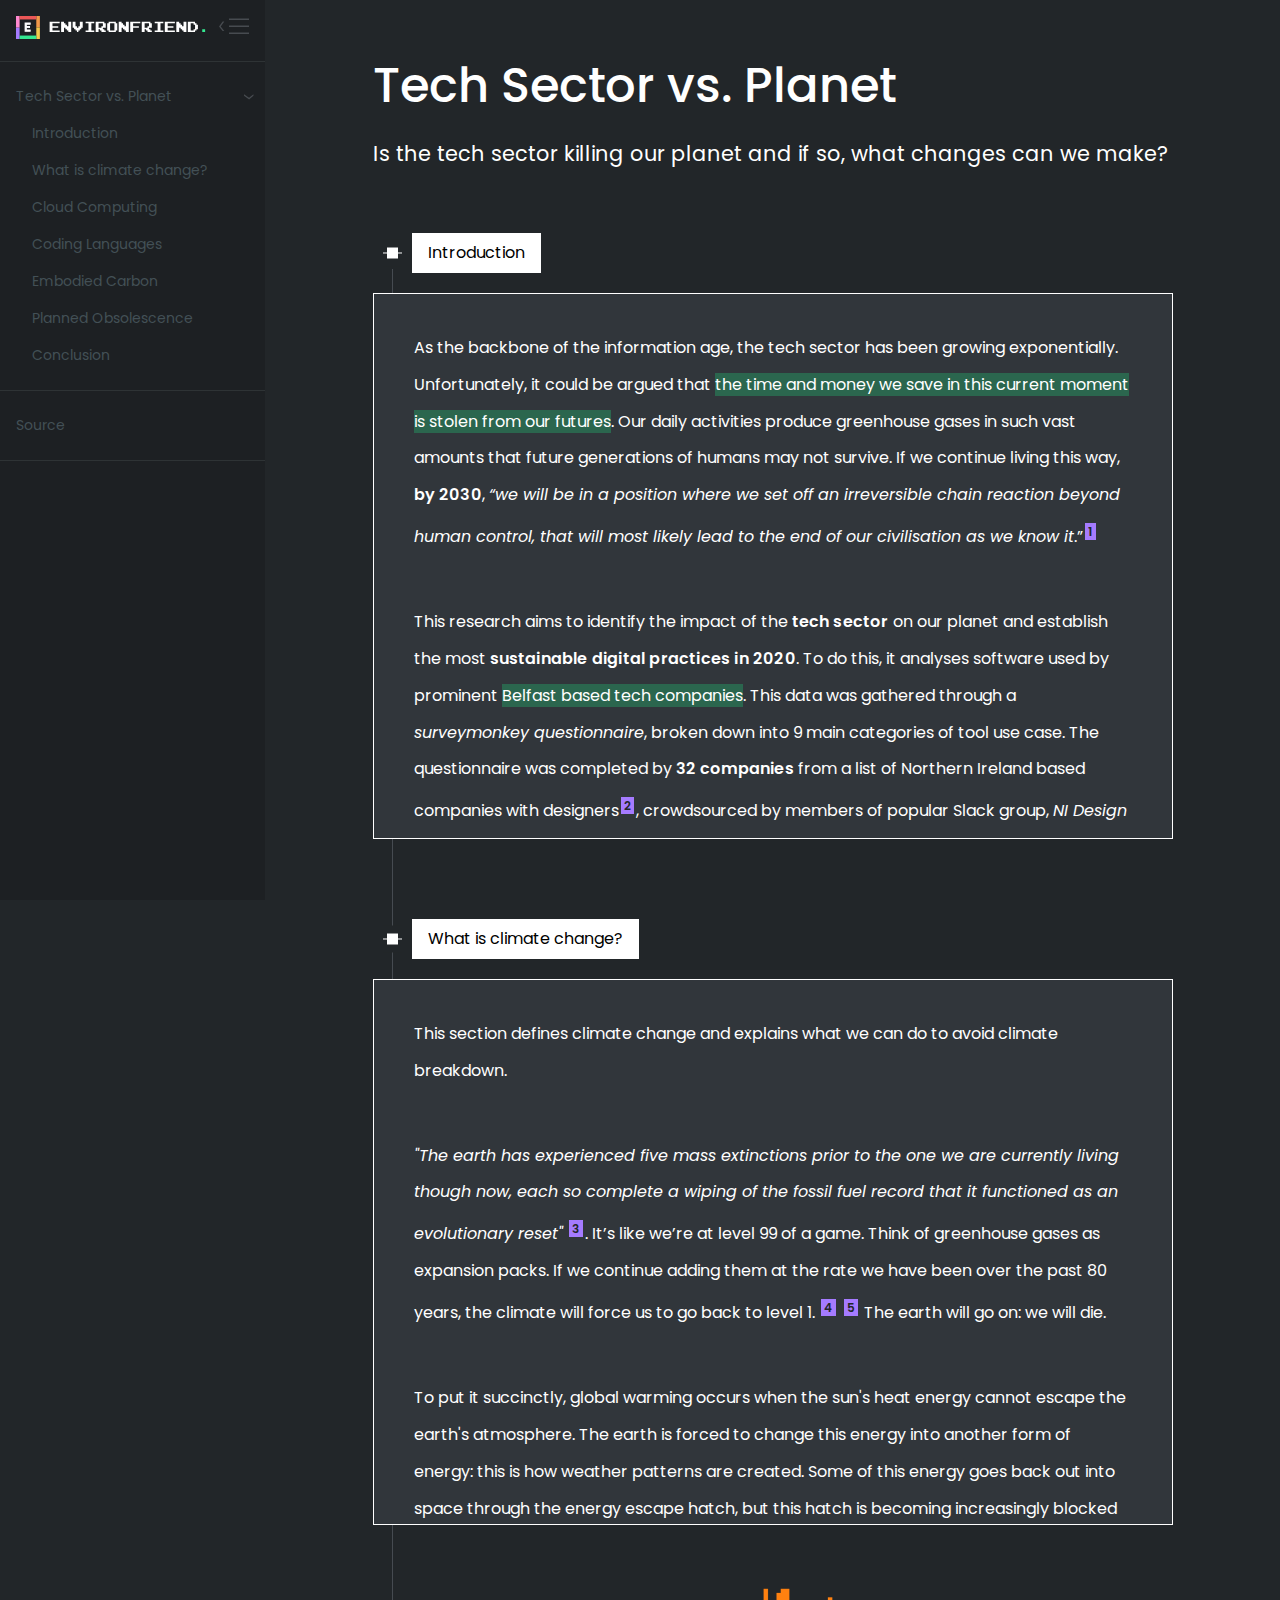
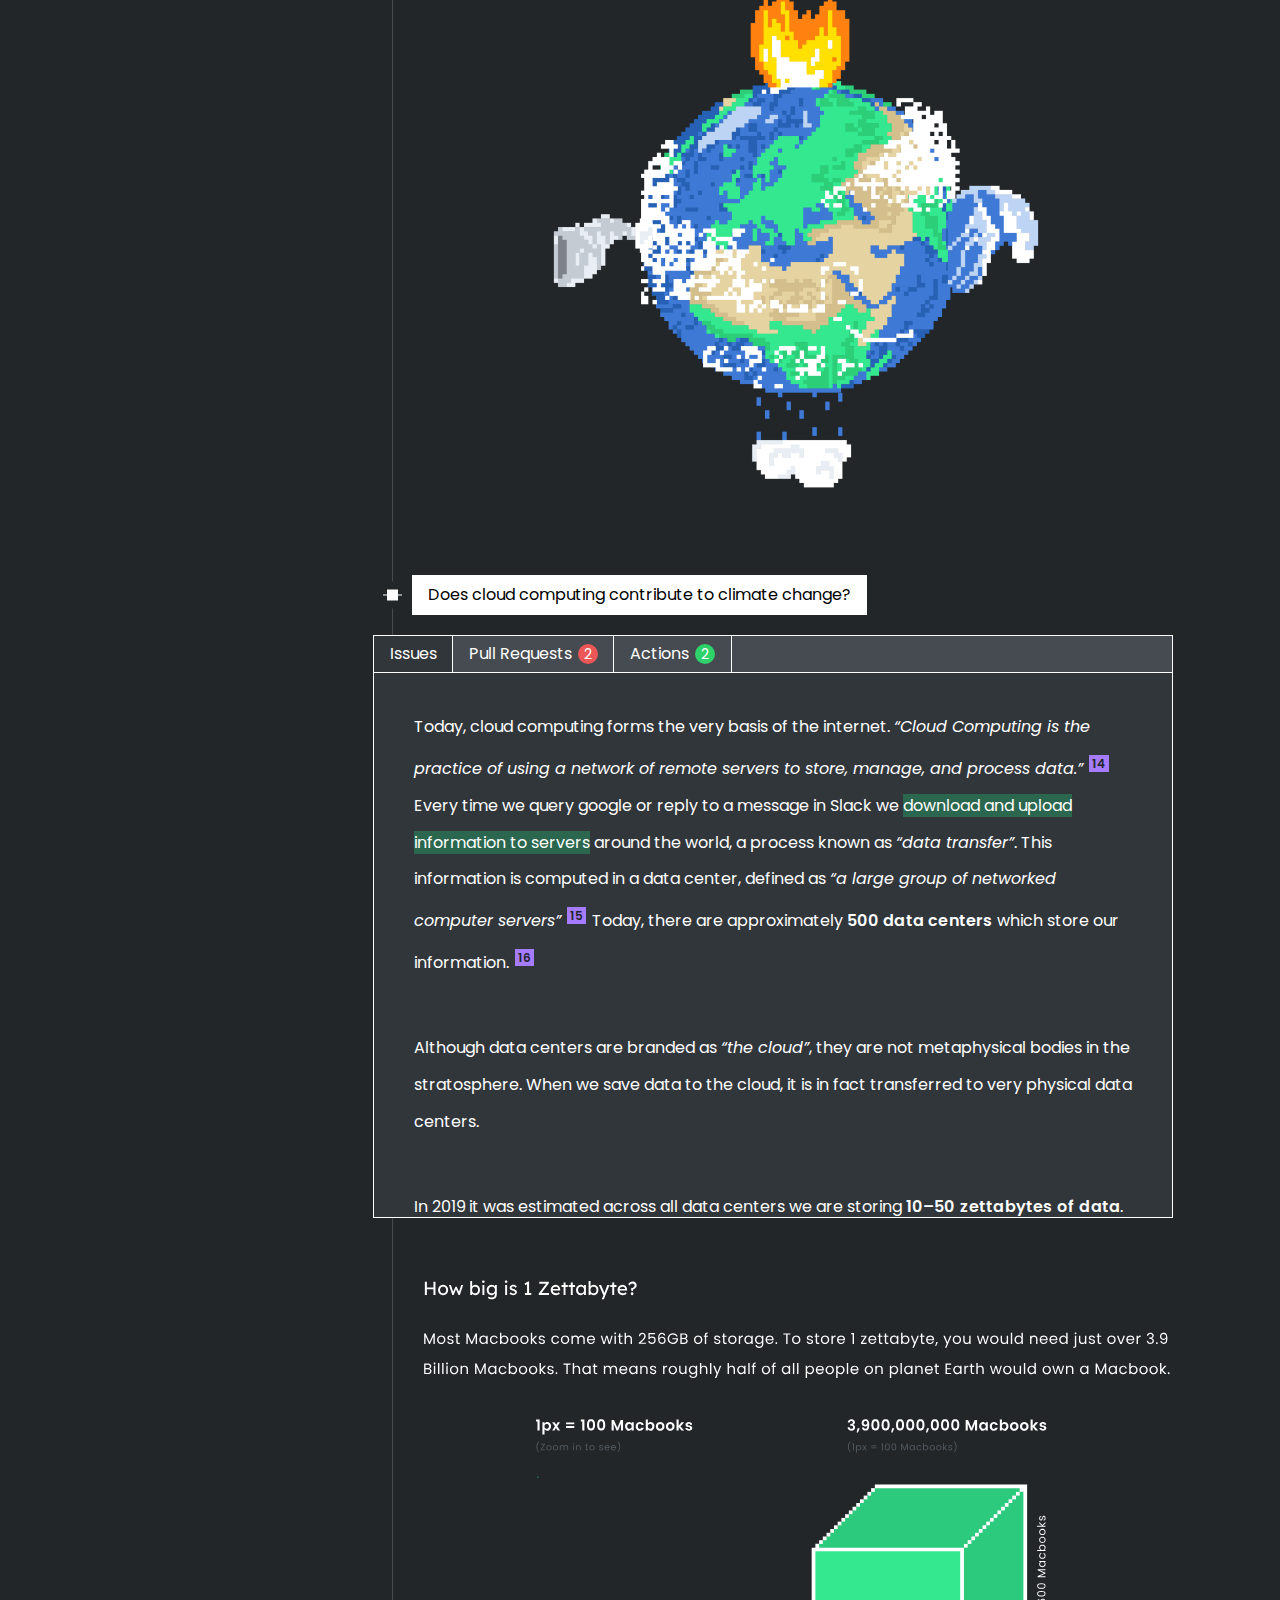
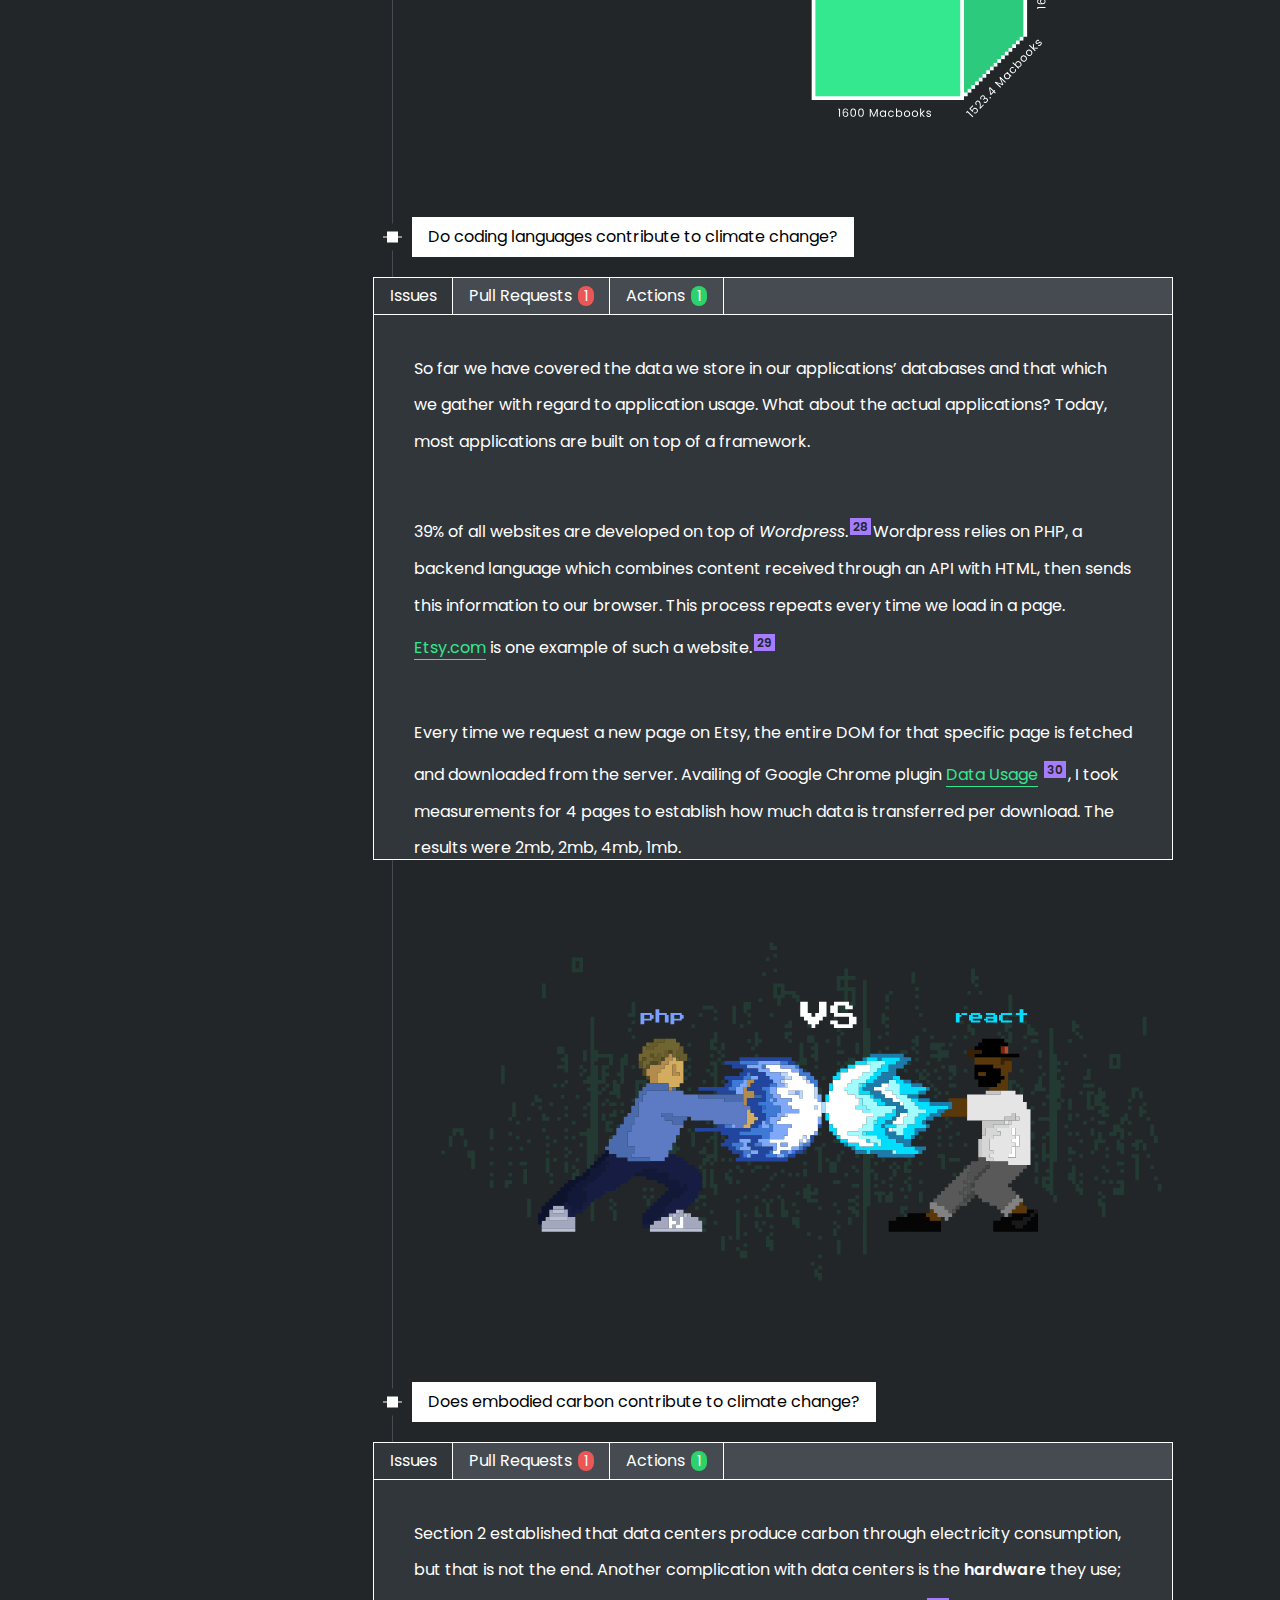
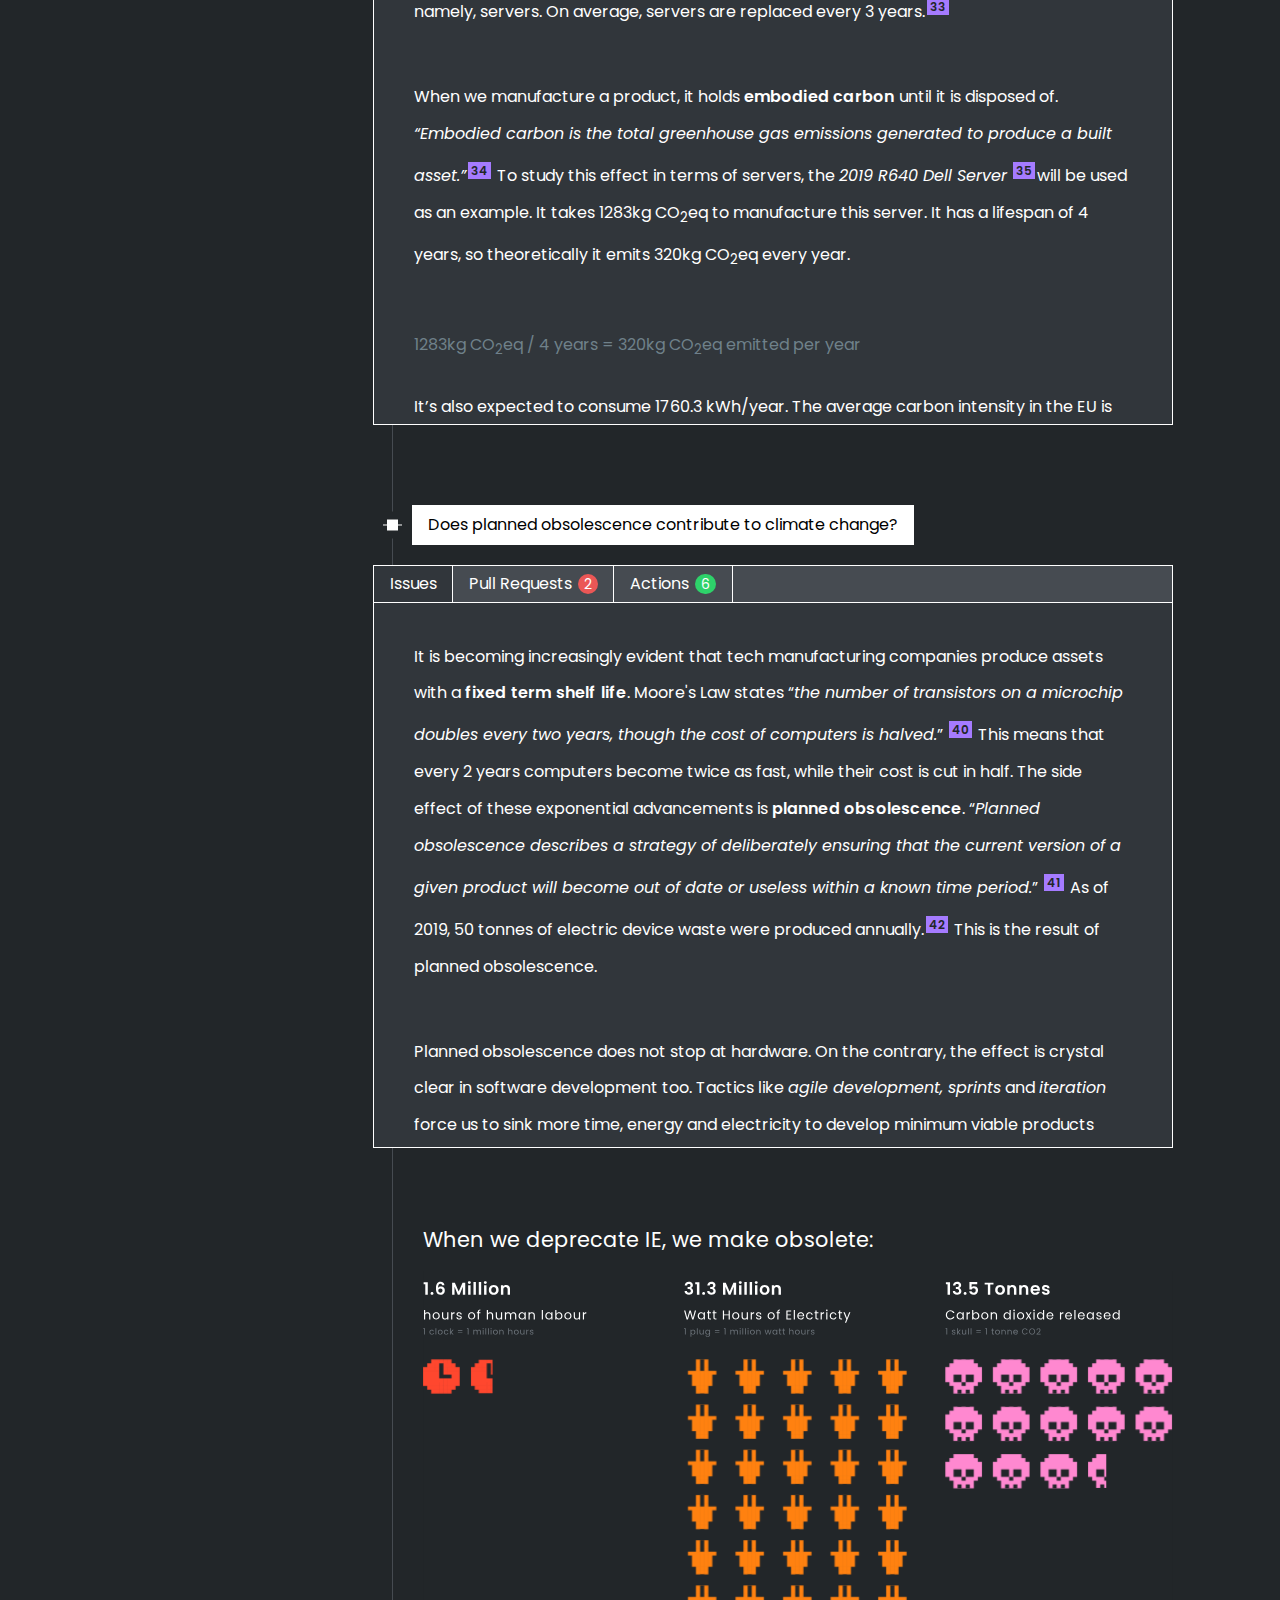
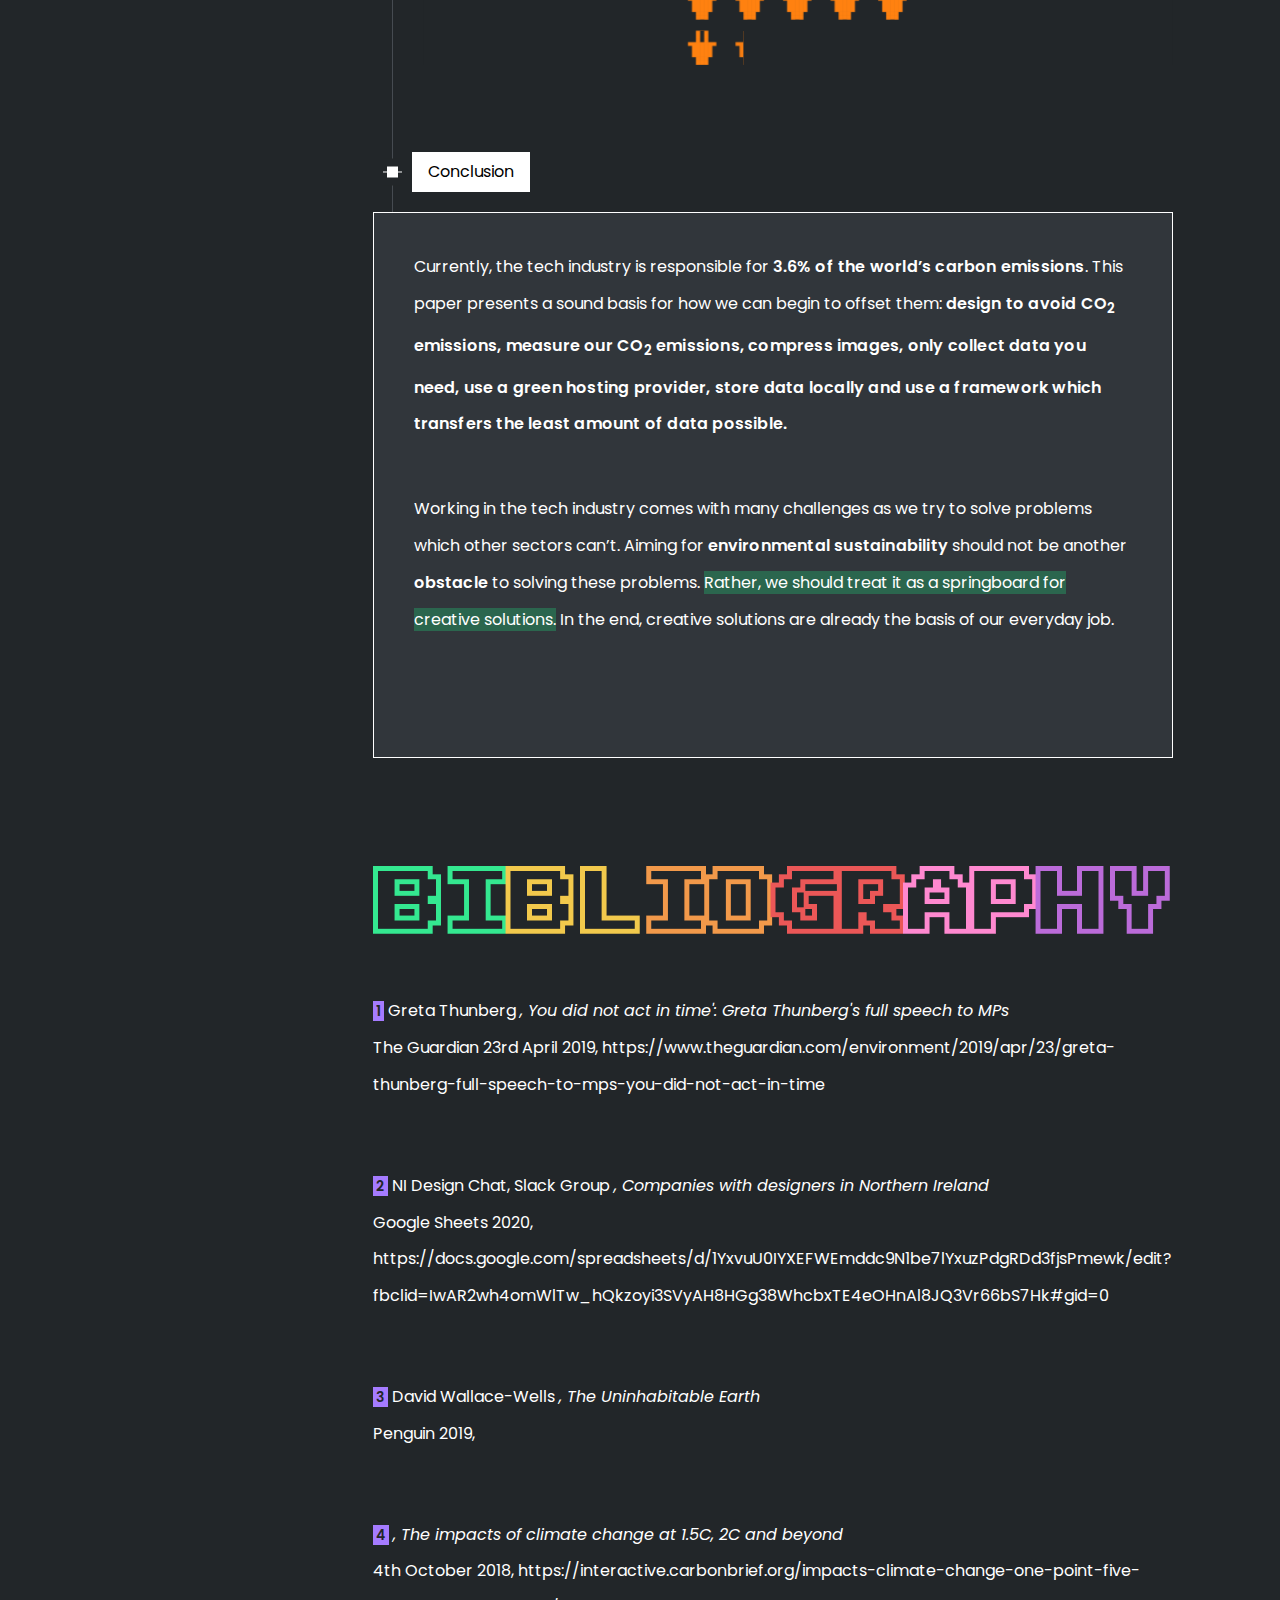
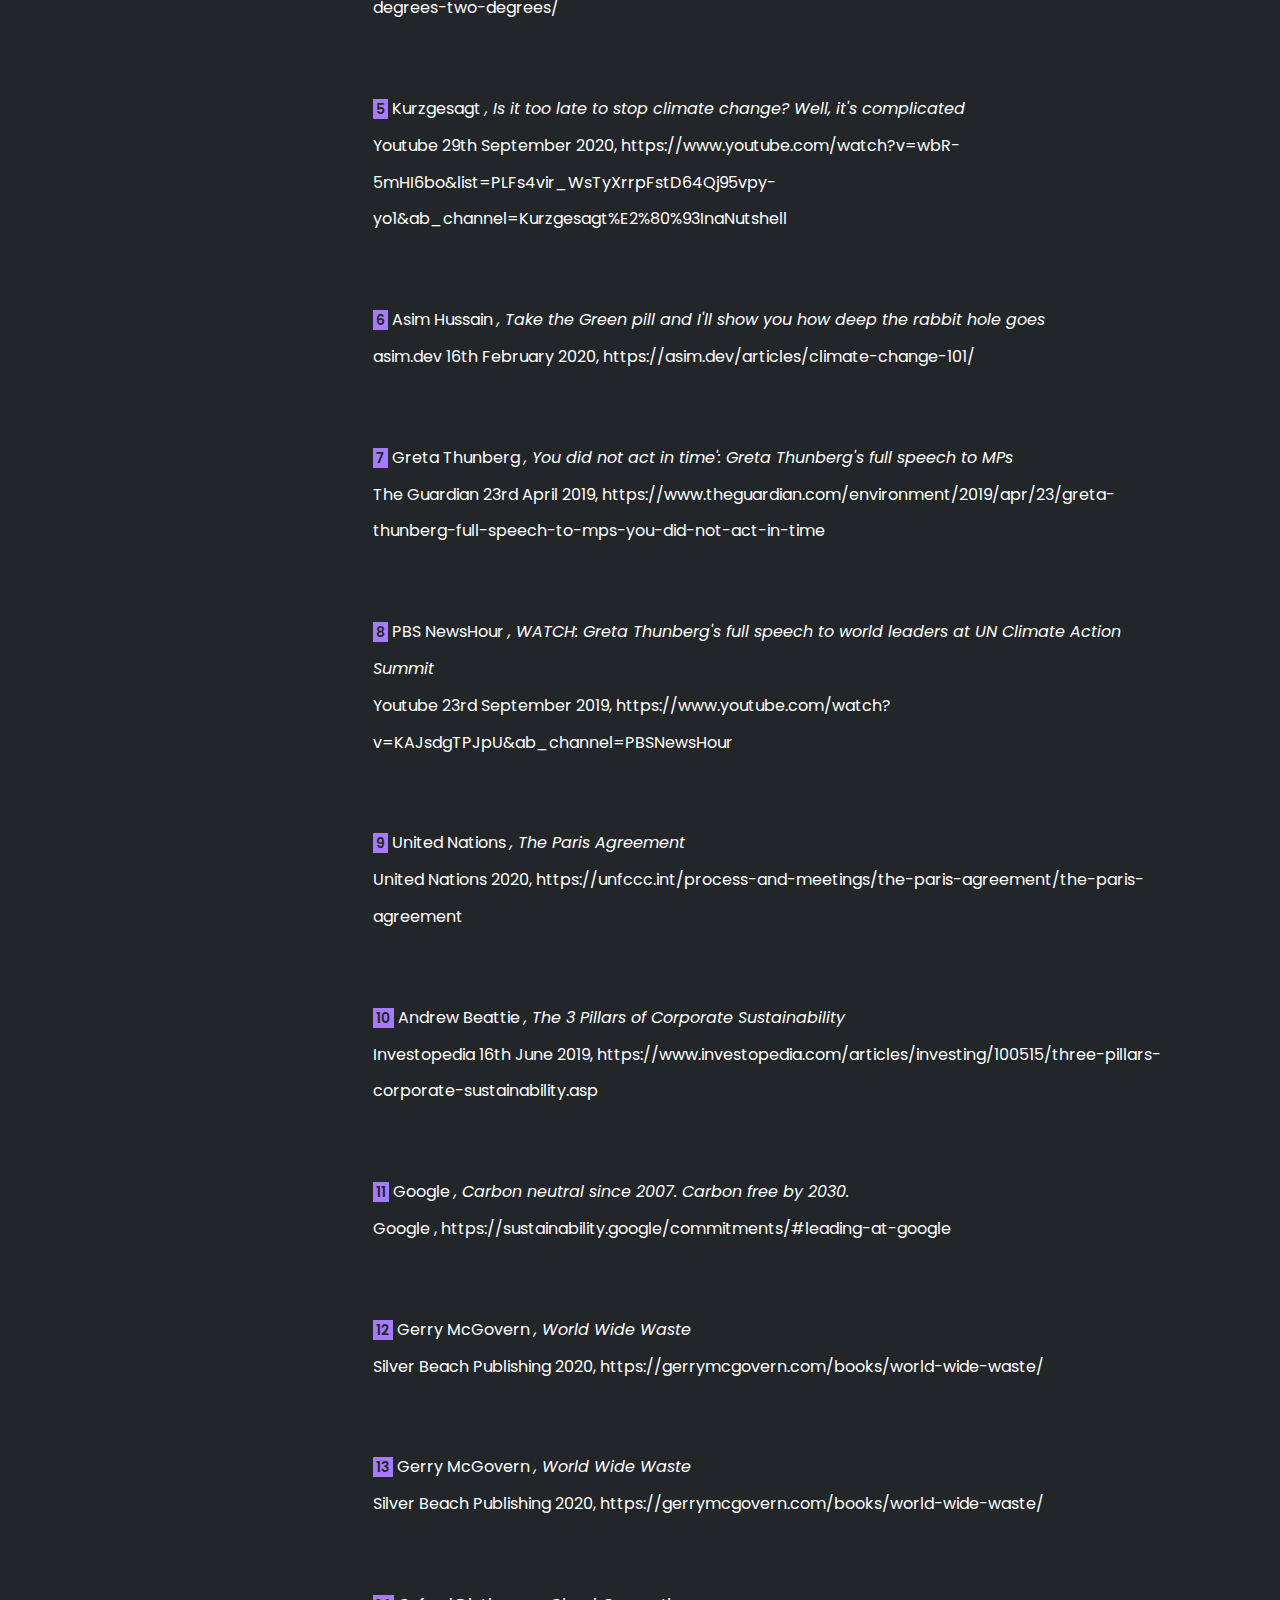
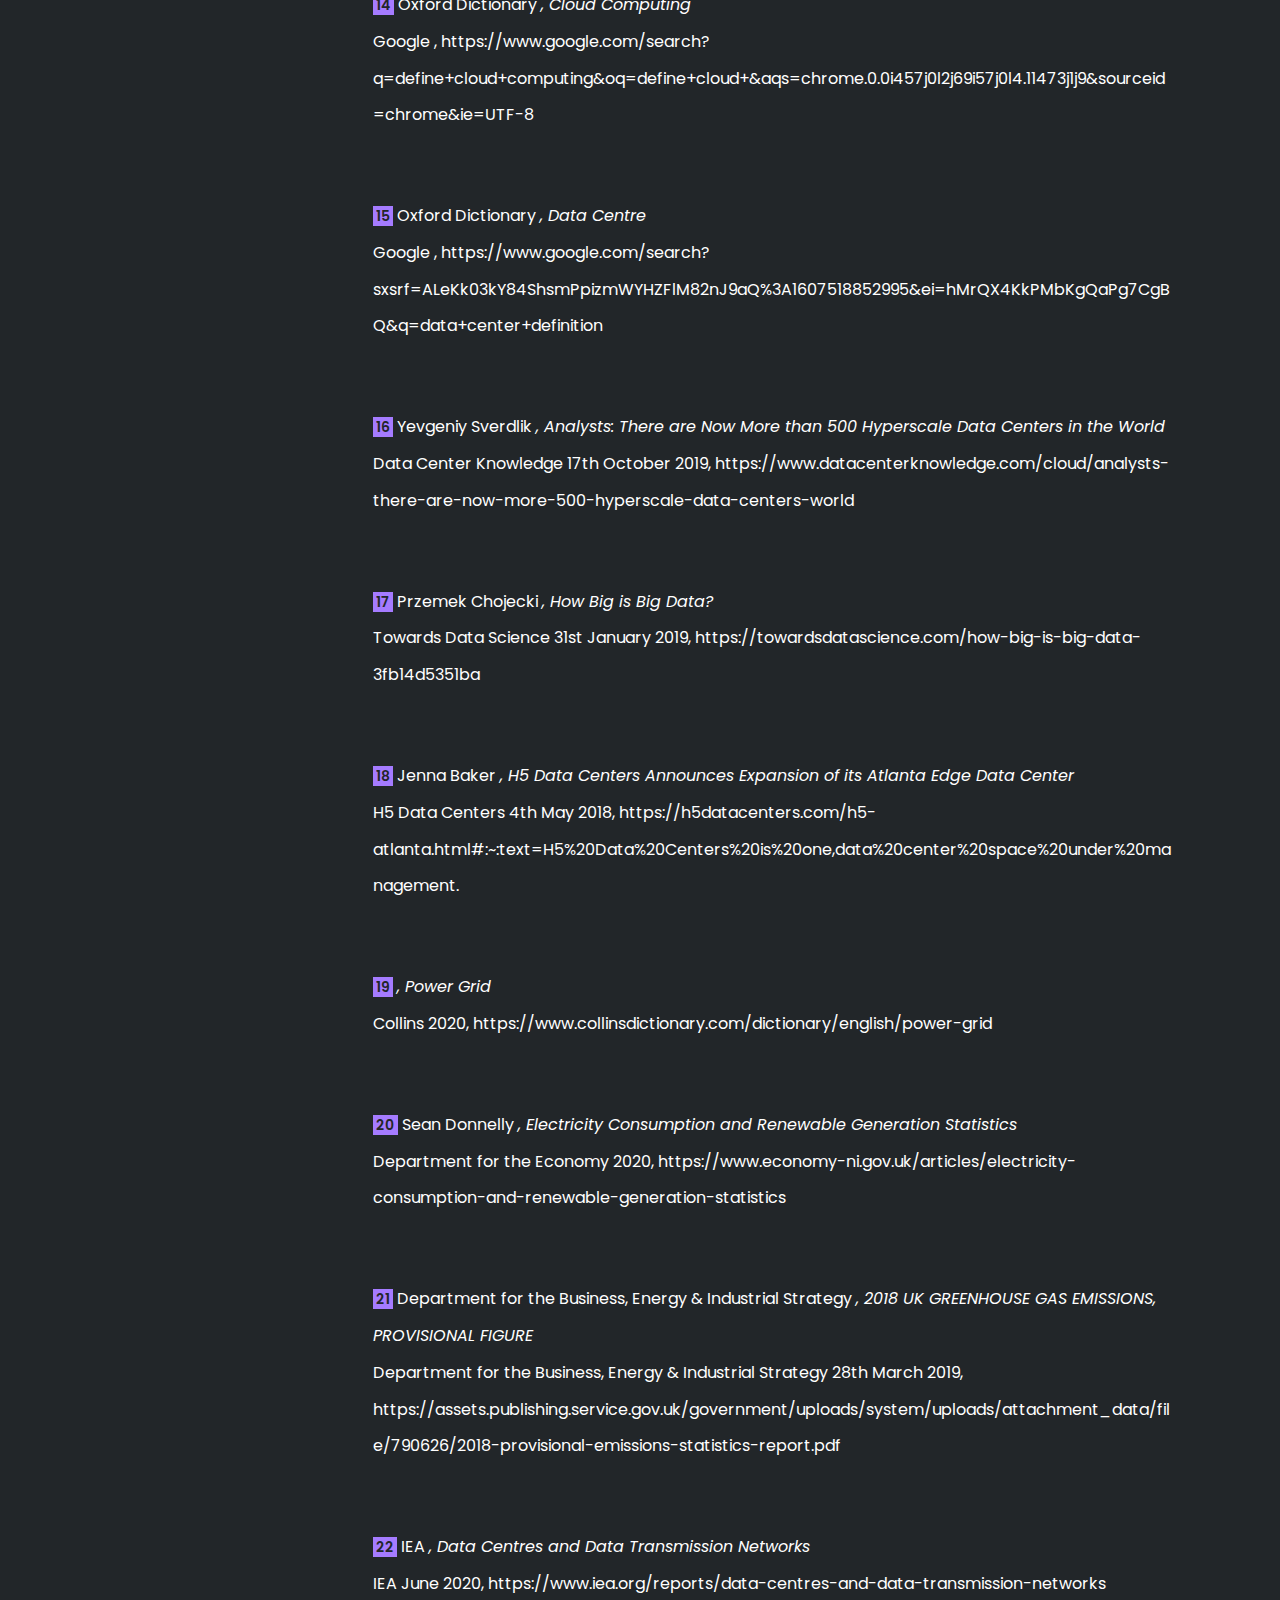
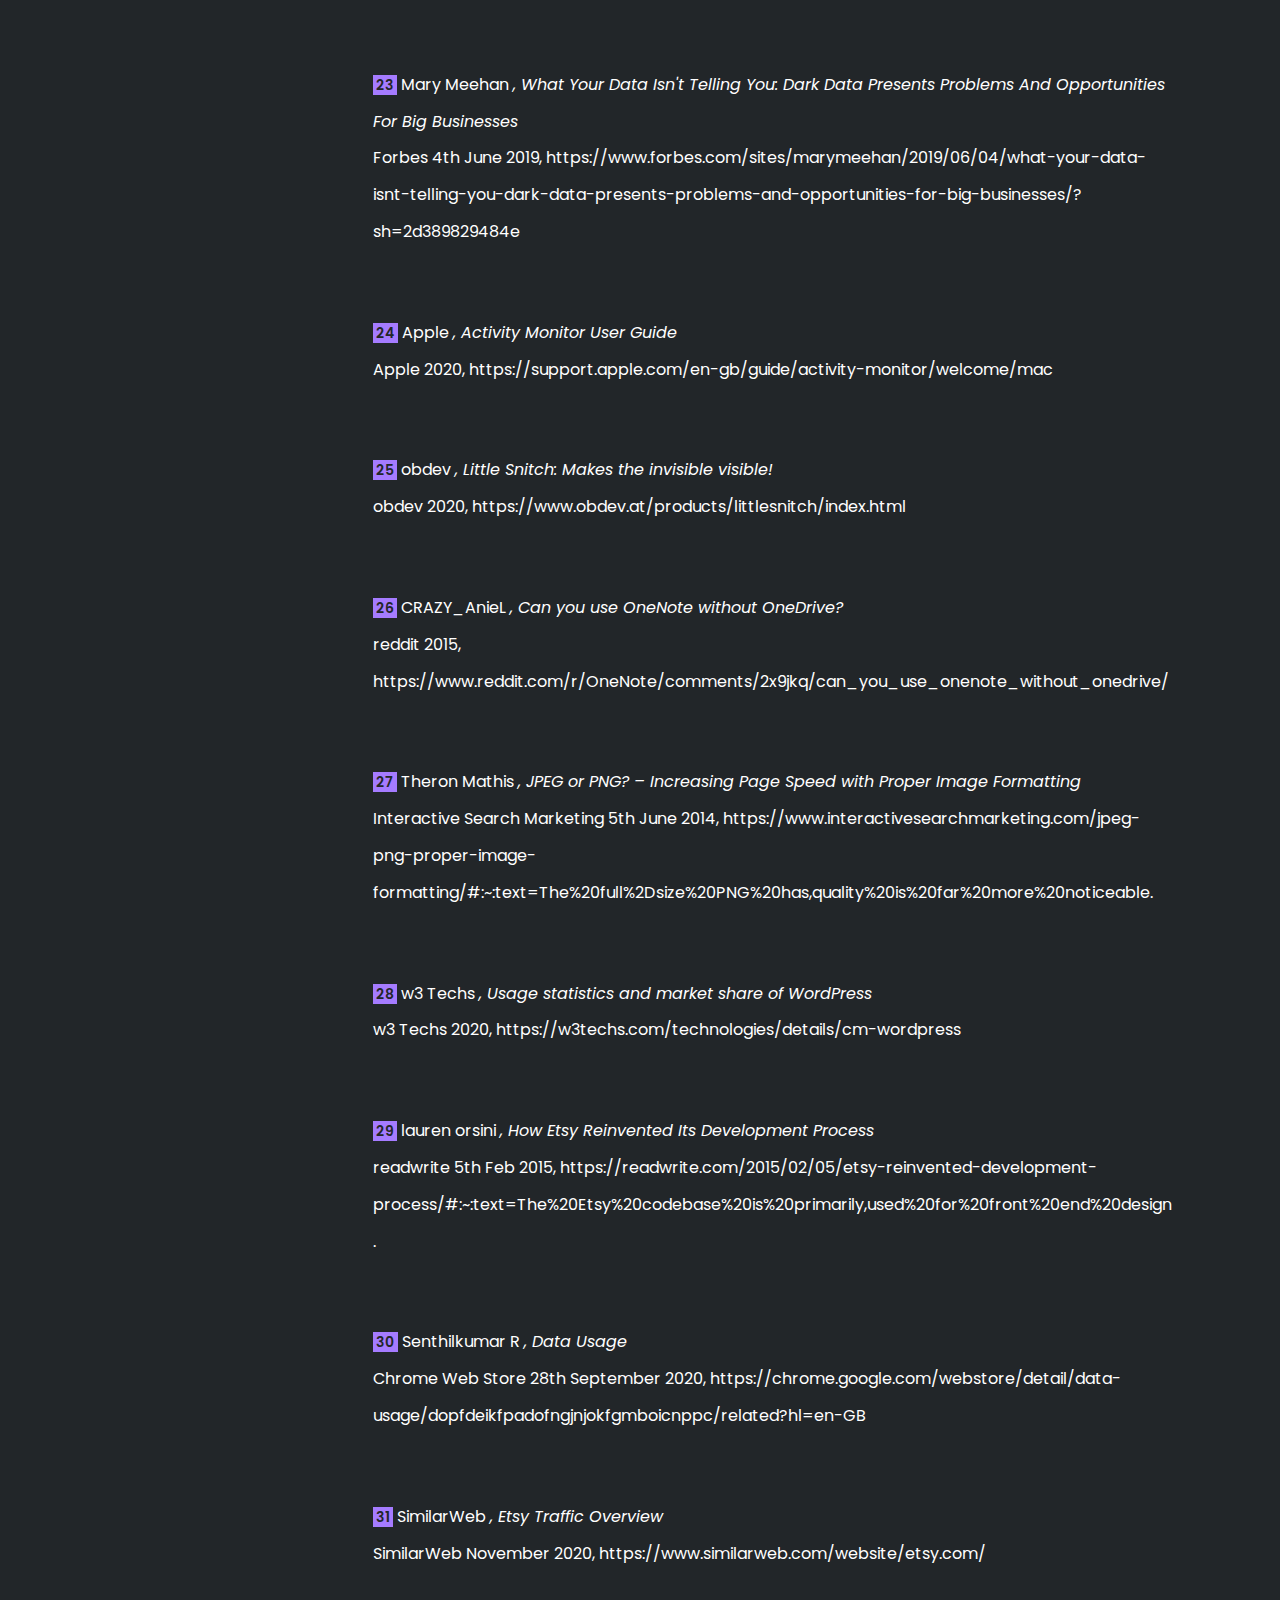
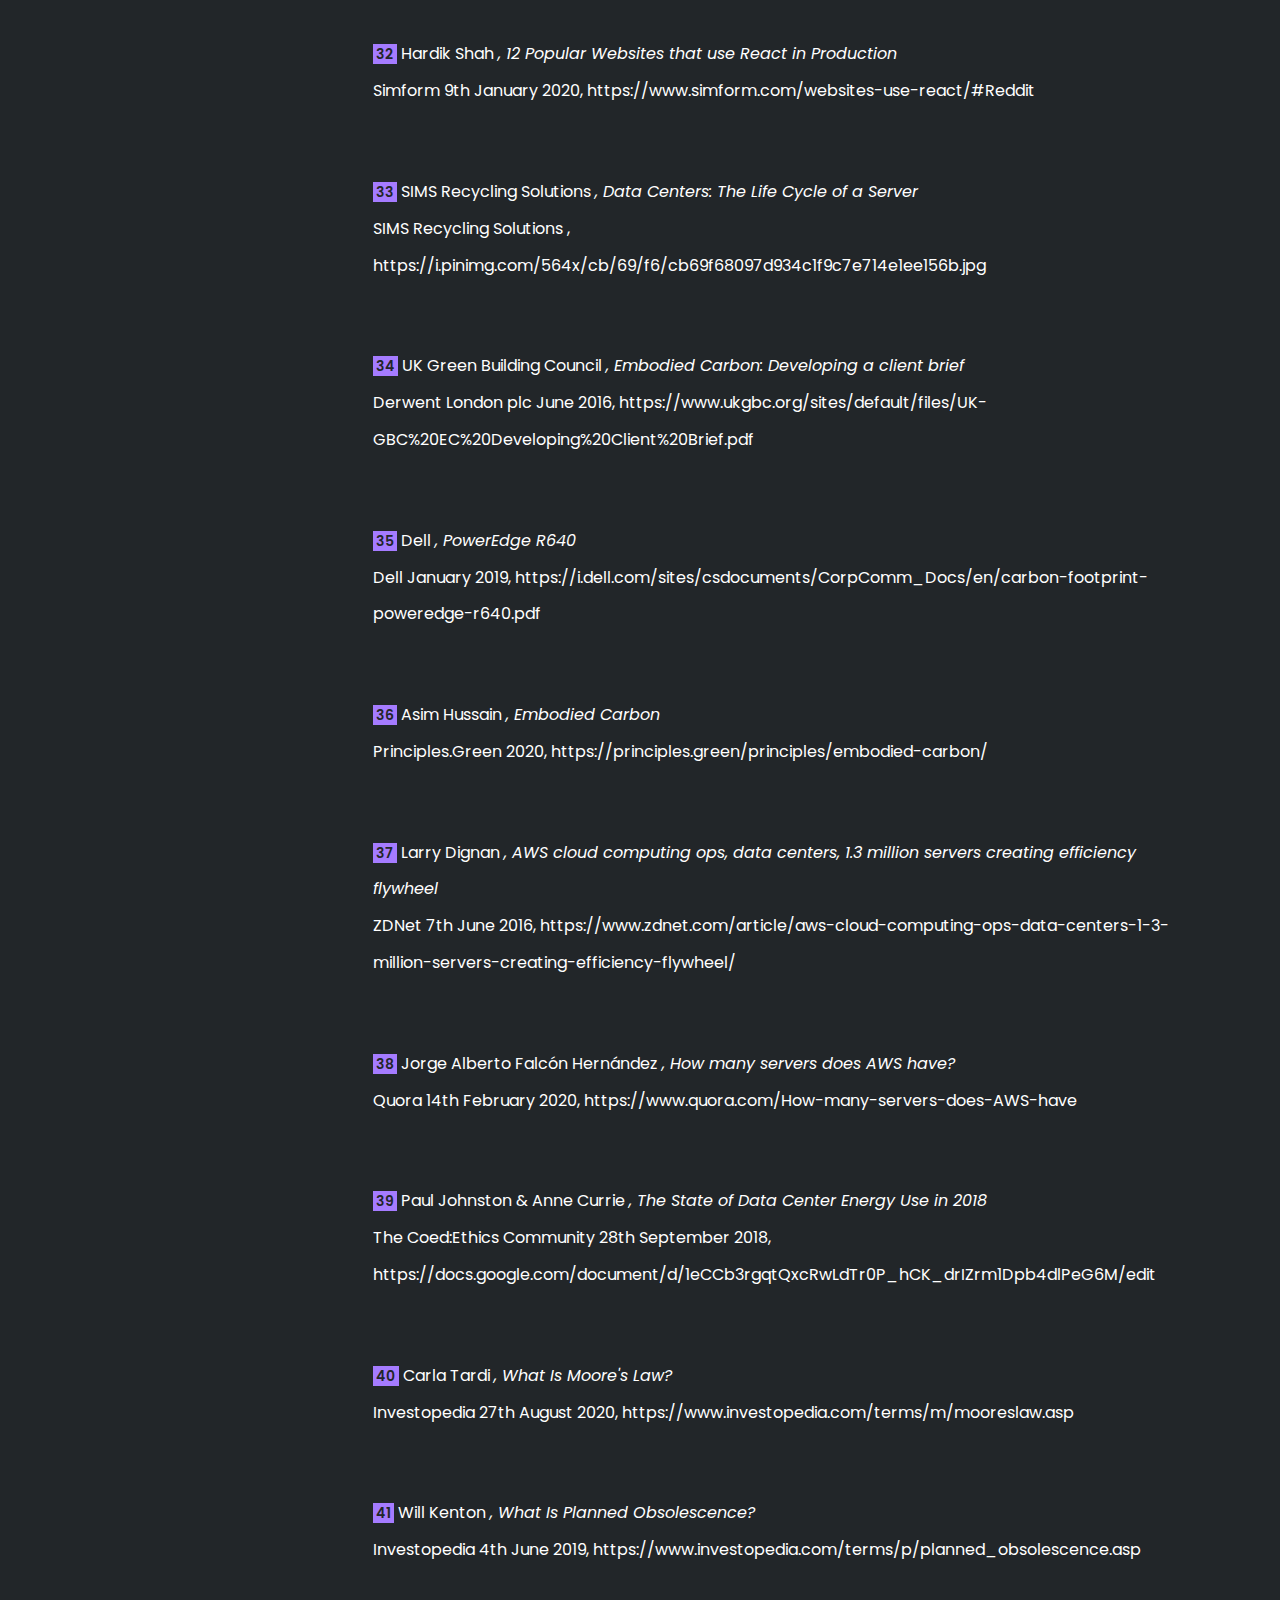
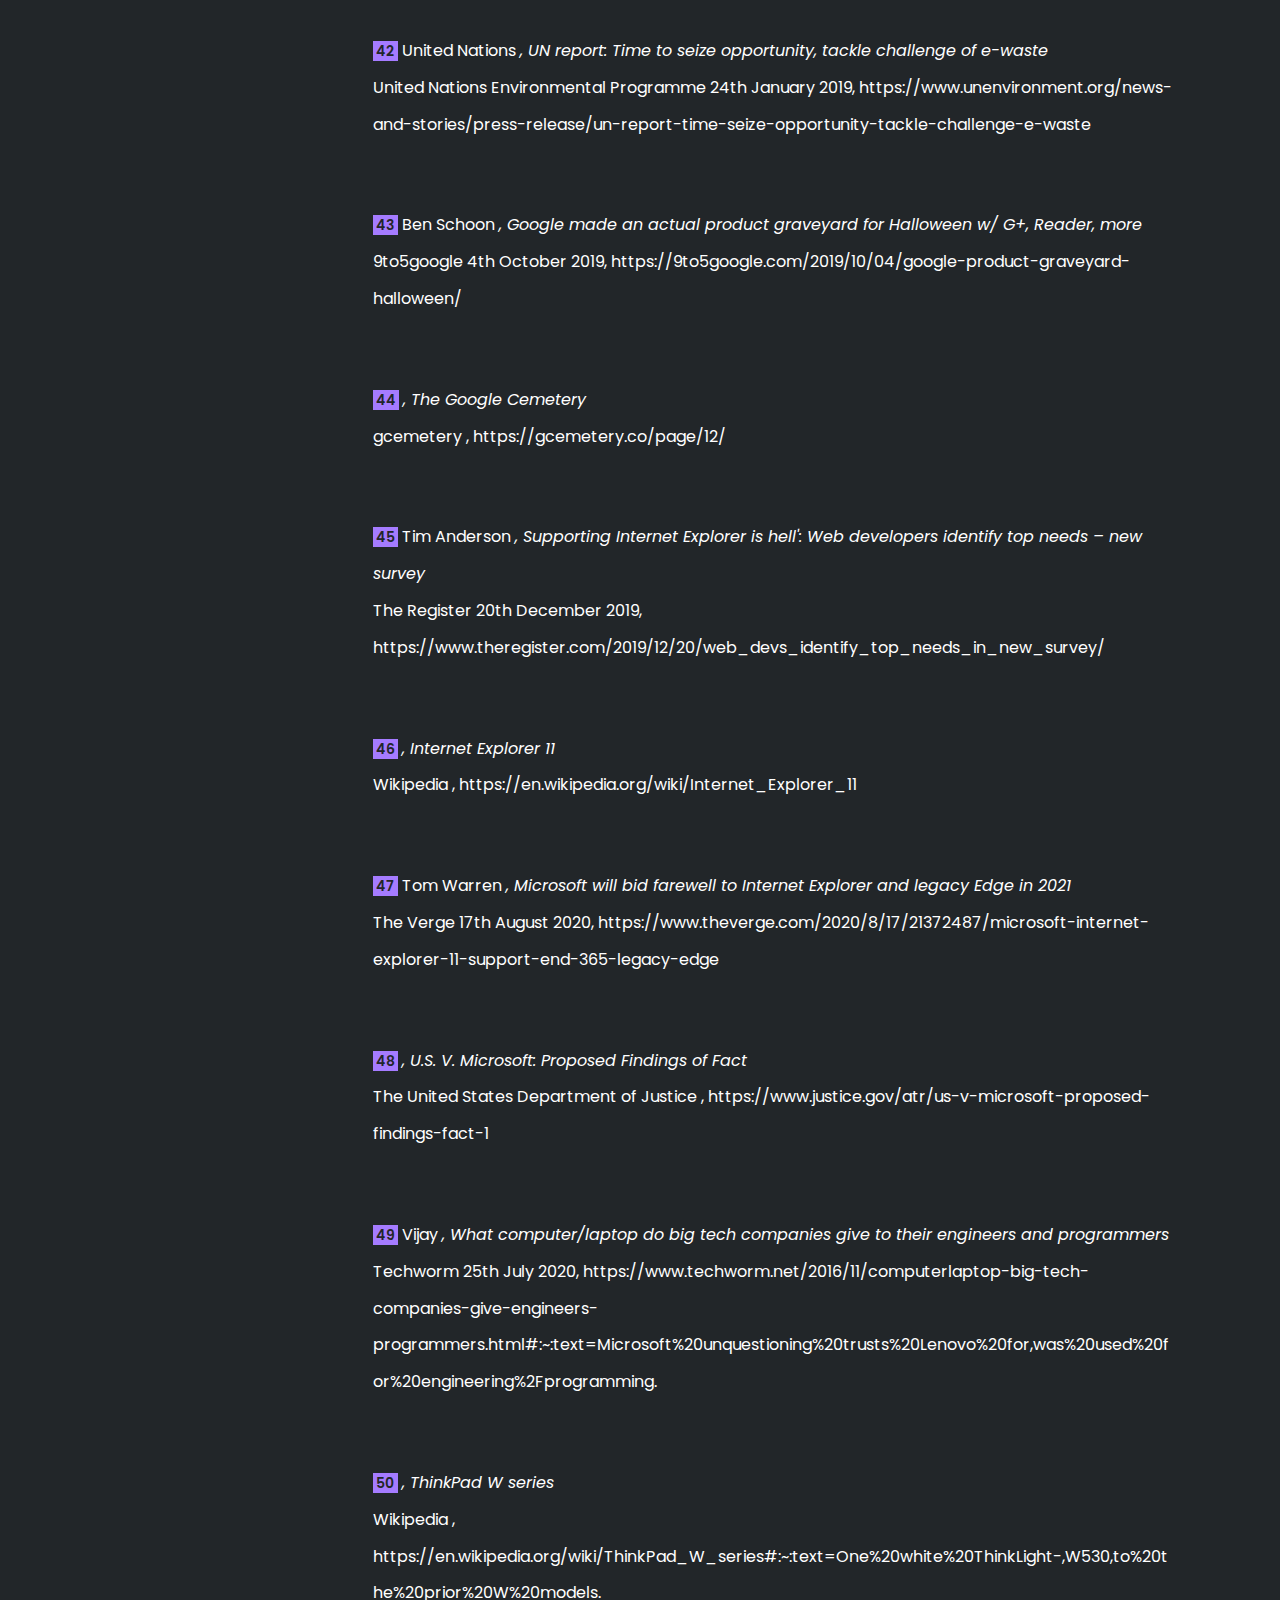
==== commit c879cfc5: "renaming" ====
--- a/index.html
+++ b/index.html
@@ -536,7 +536,7 @@
                     </p>
                 </div>
             </div>
-            <img class="full-width-image" src="pix/bibliography.png" alt="bibliography">
+            <img class="full-width-image" src="pix/bibliography-heading.png" alt="bibliography">
             <div class="bibliography-container"></div>
         </div>
     </div>
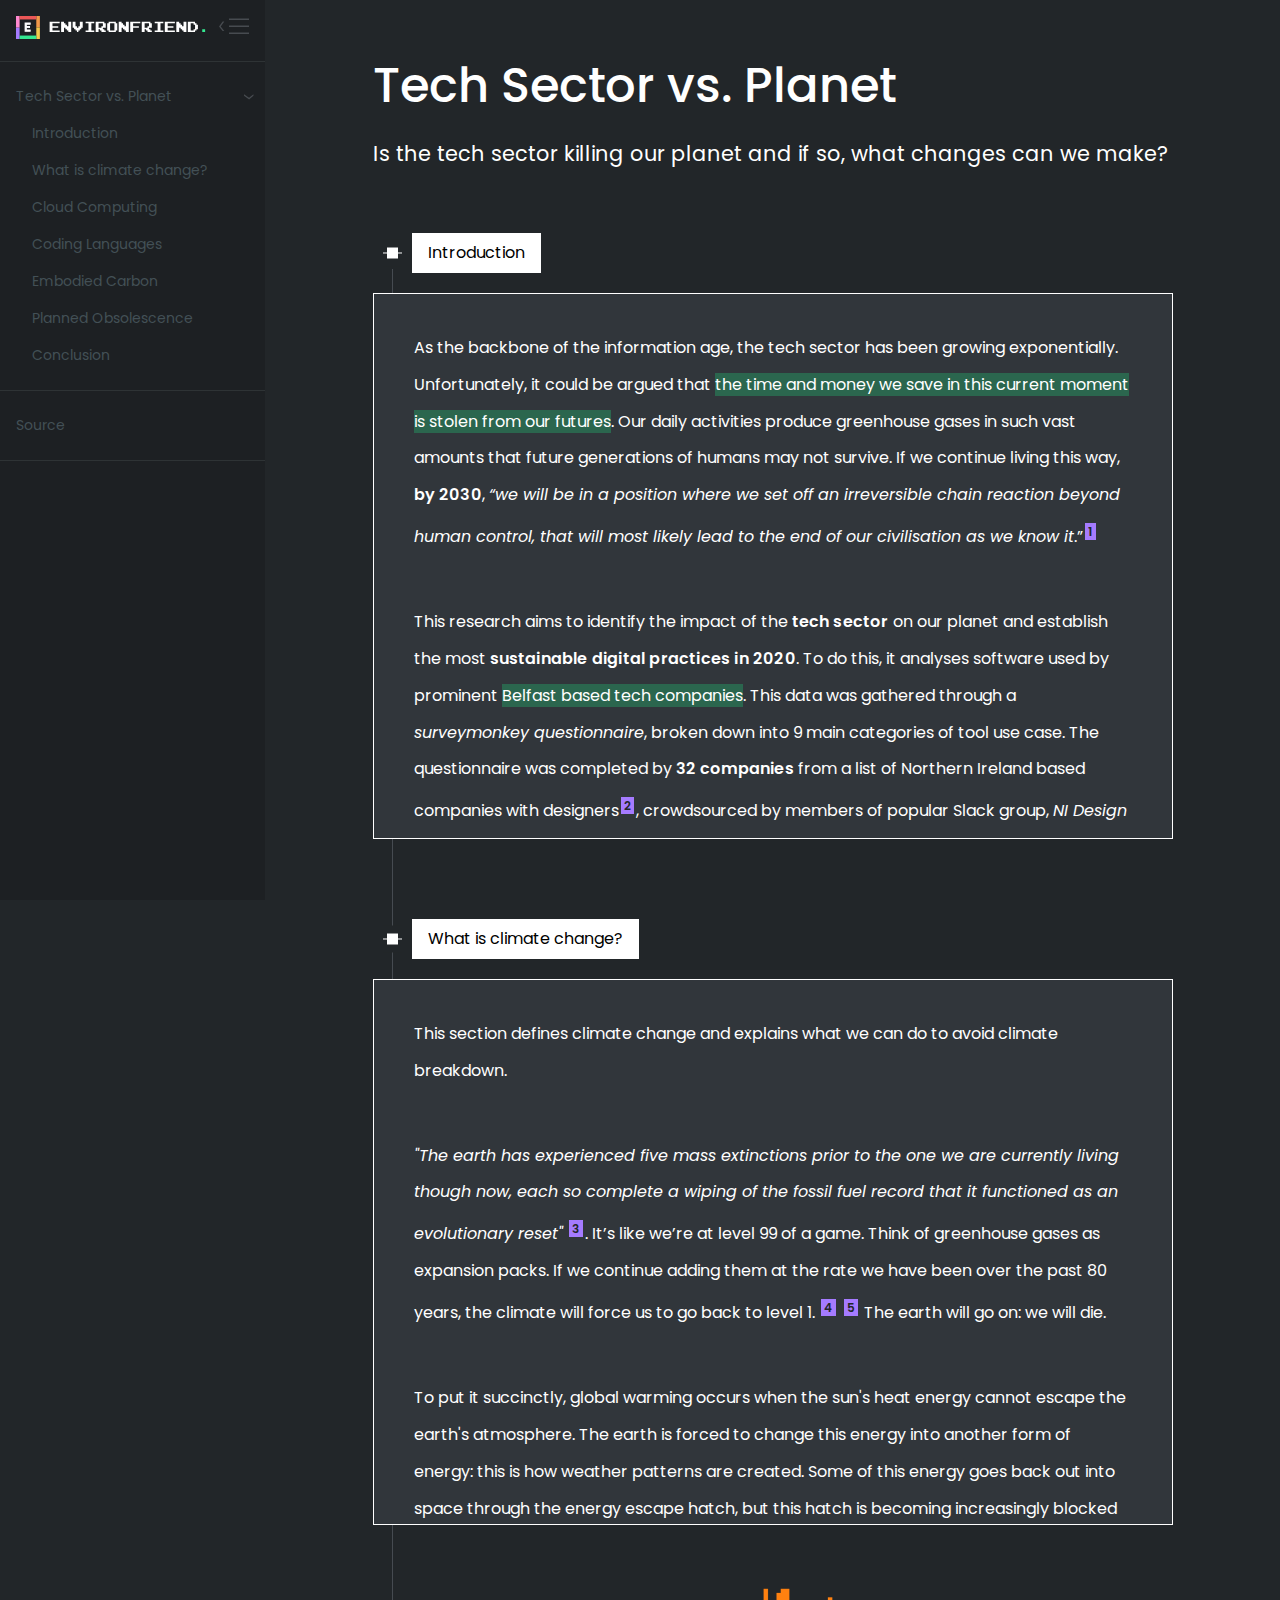
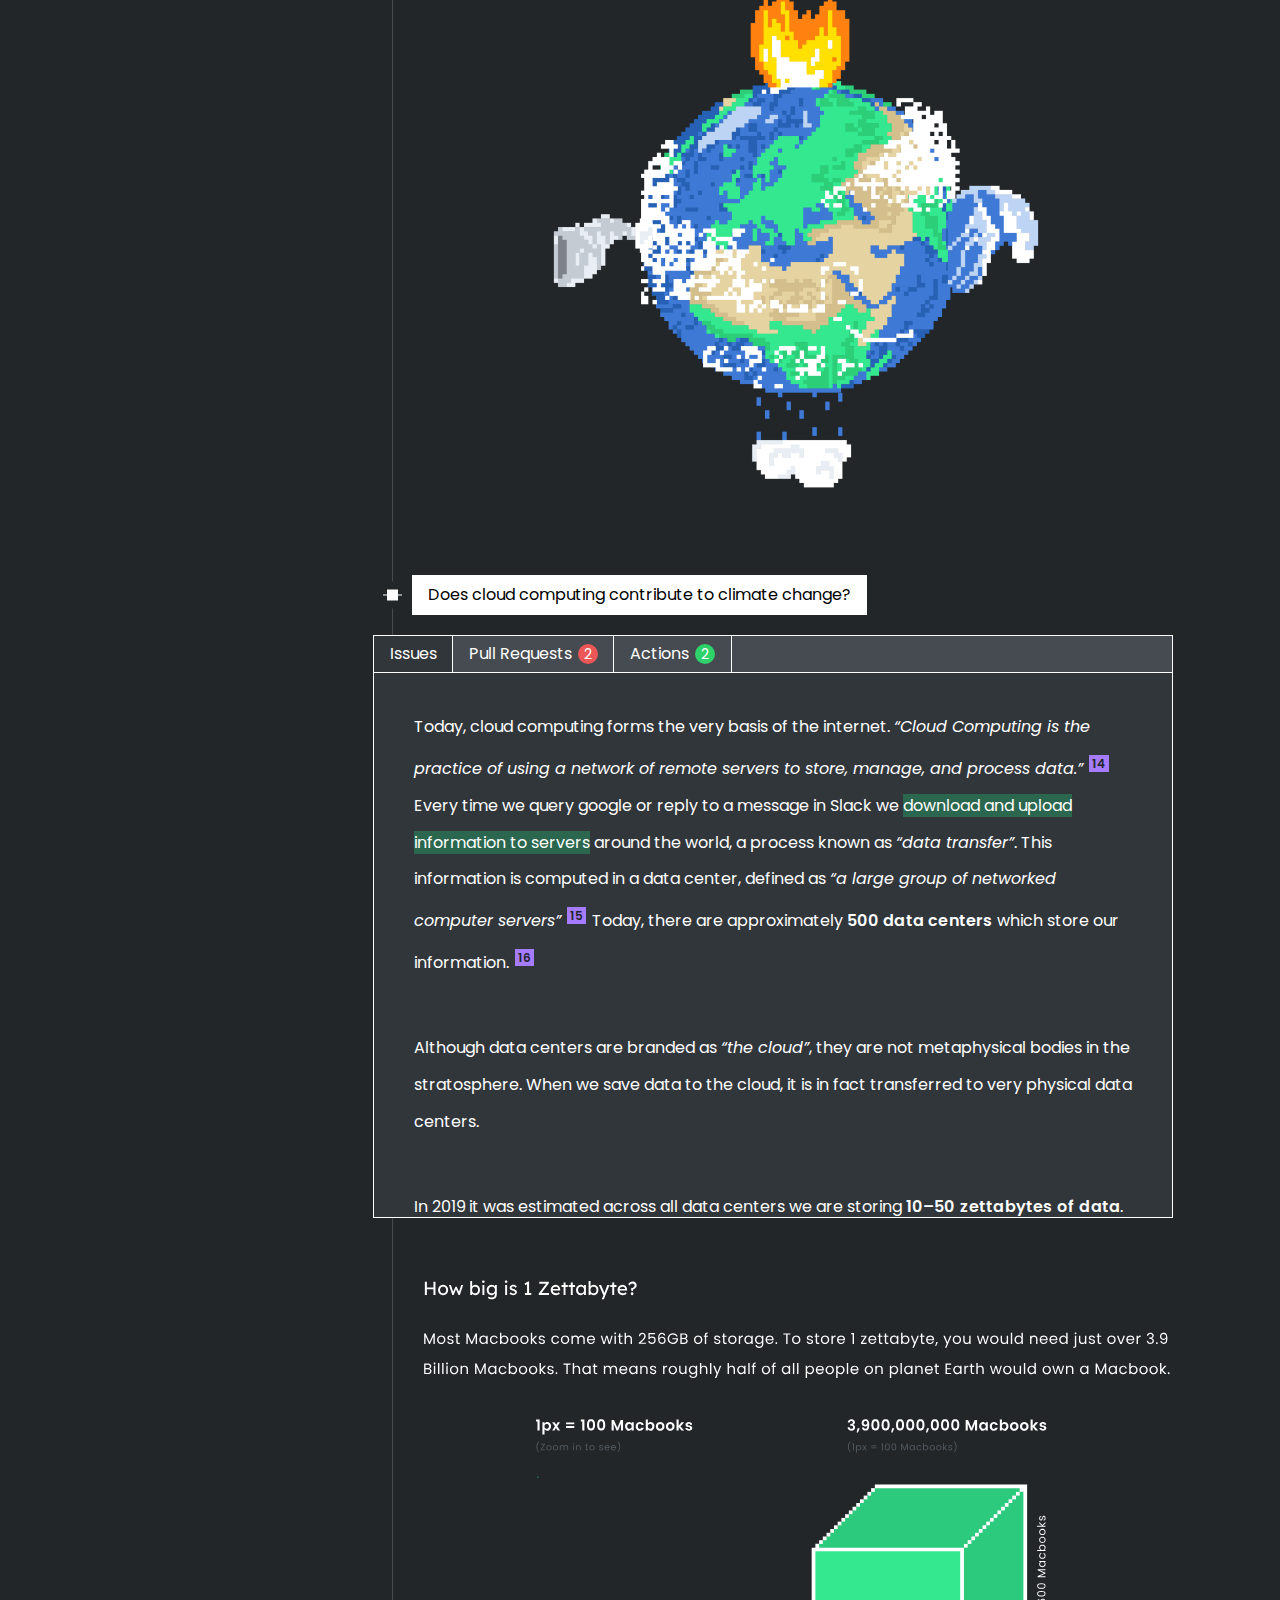
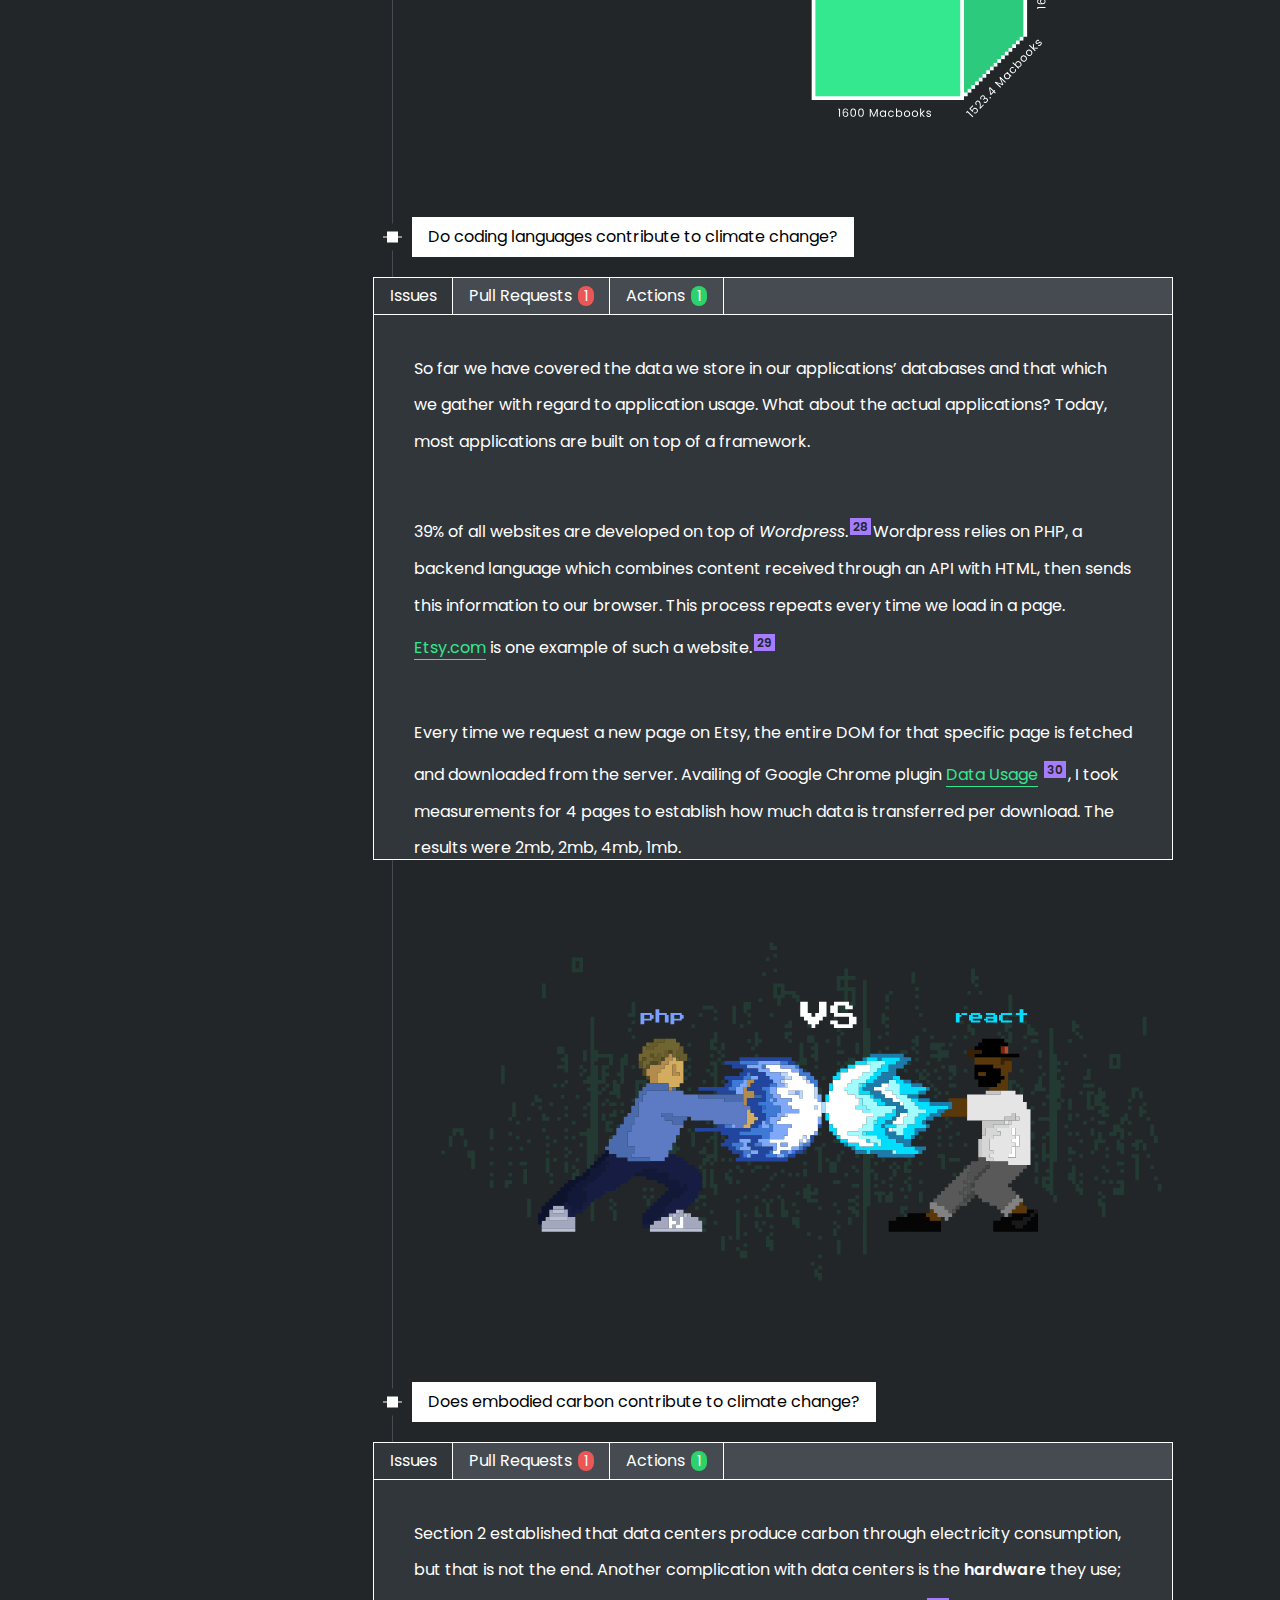
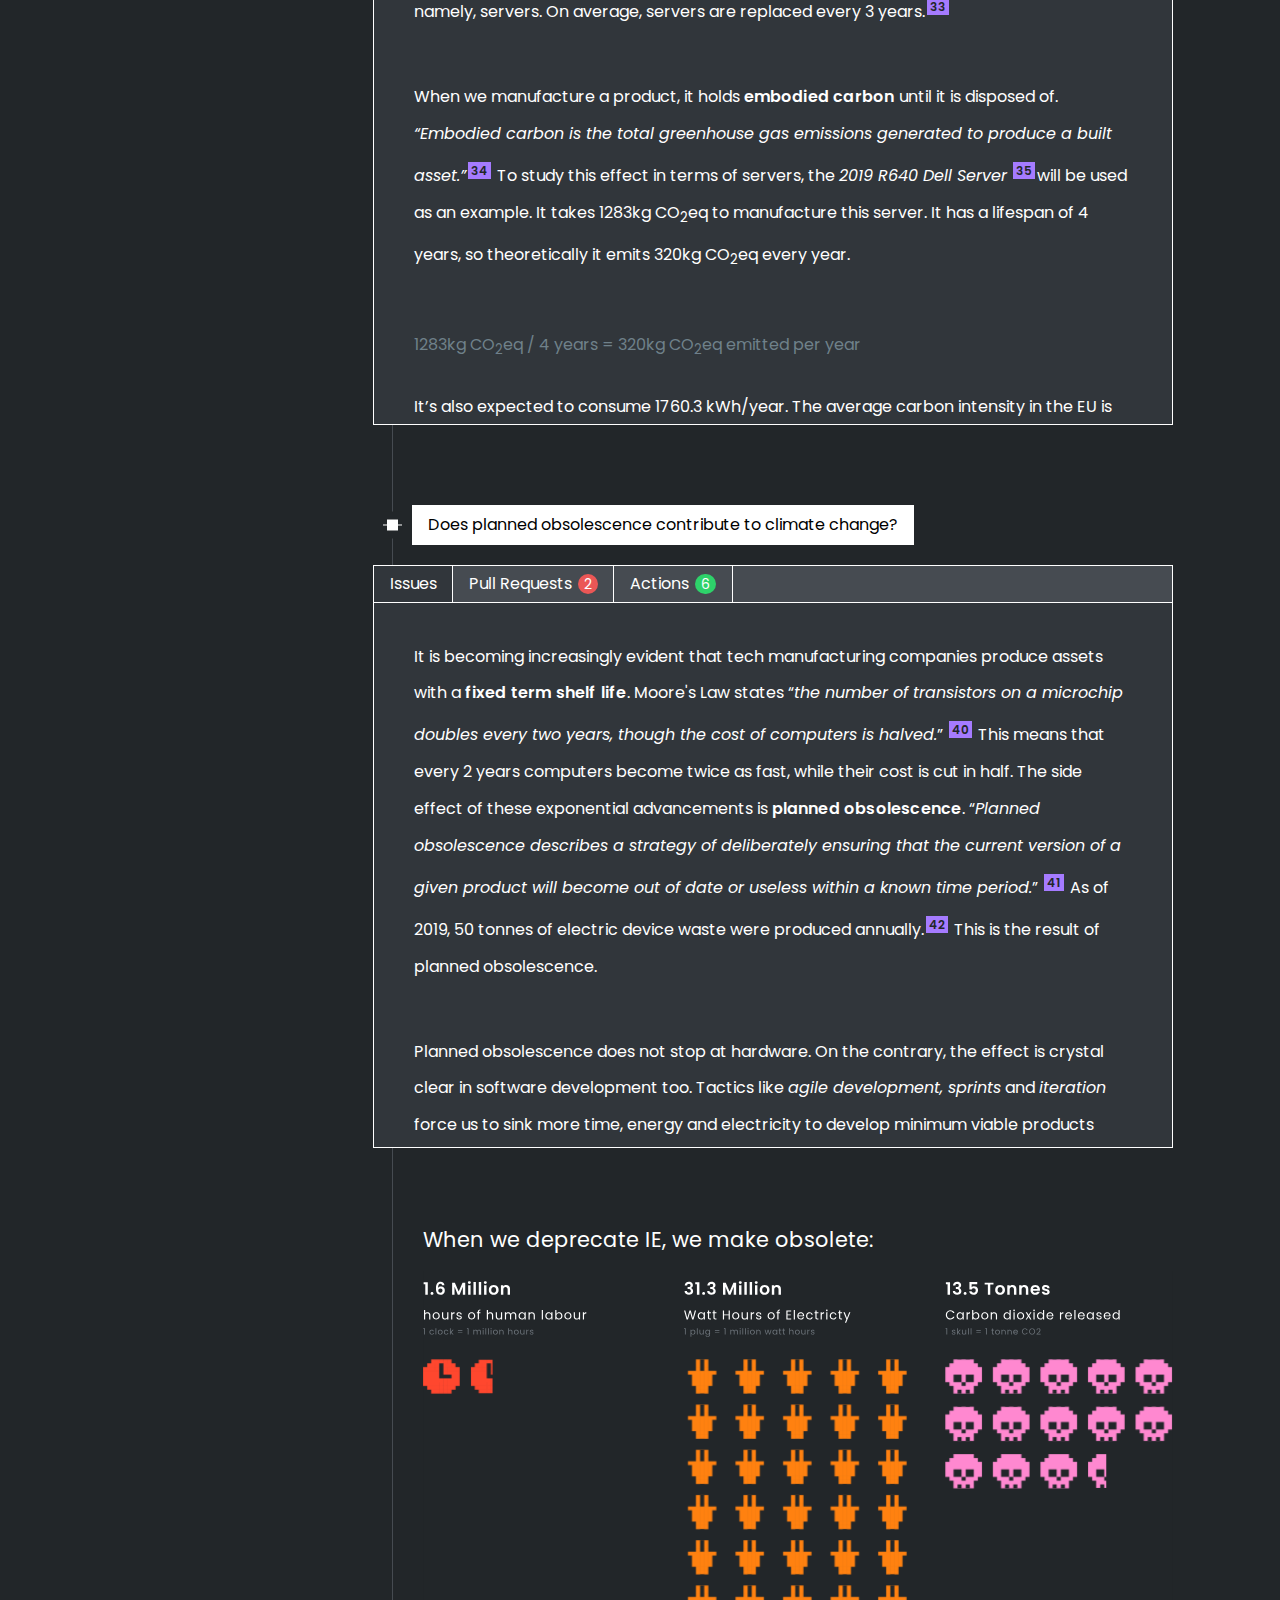
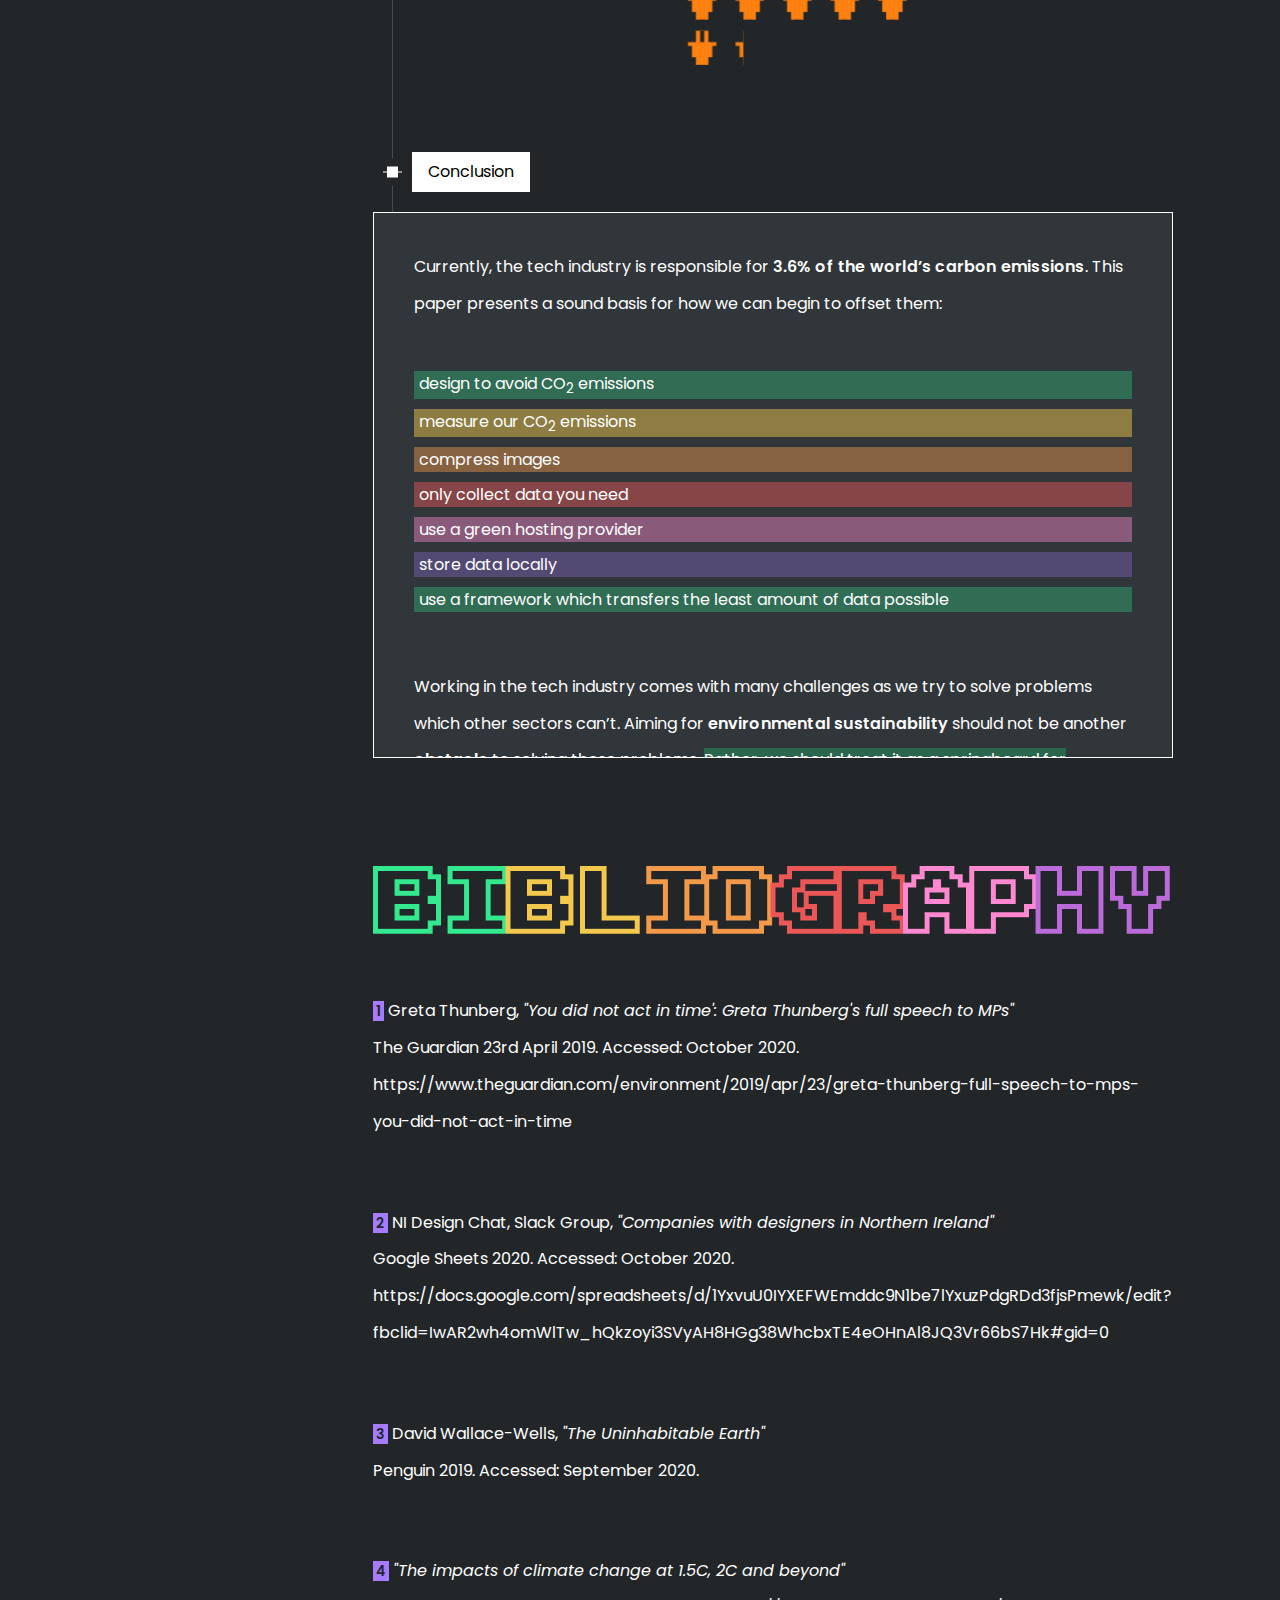
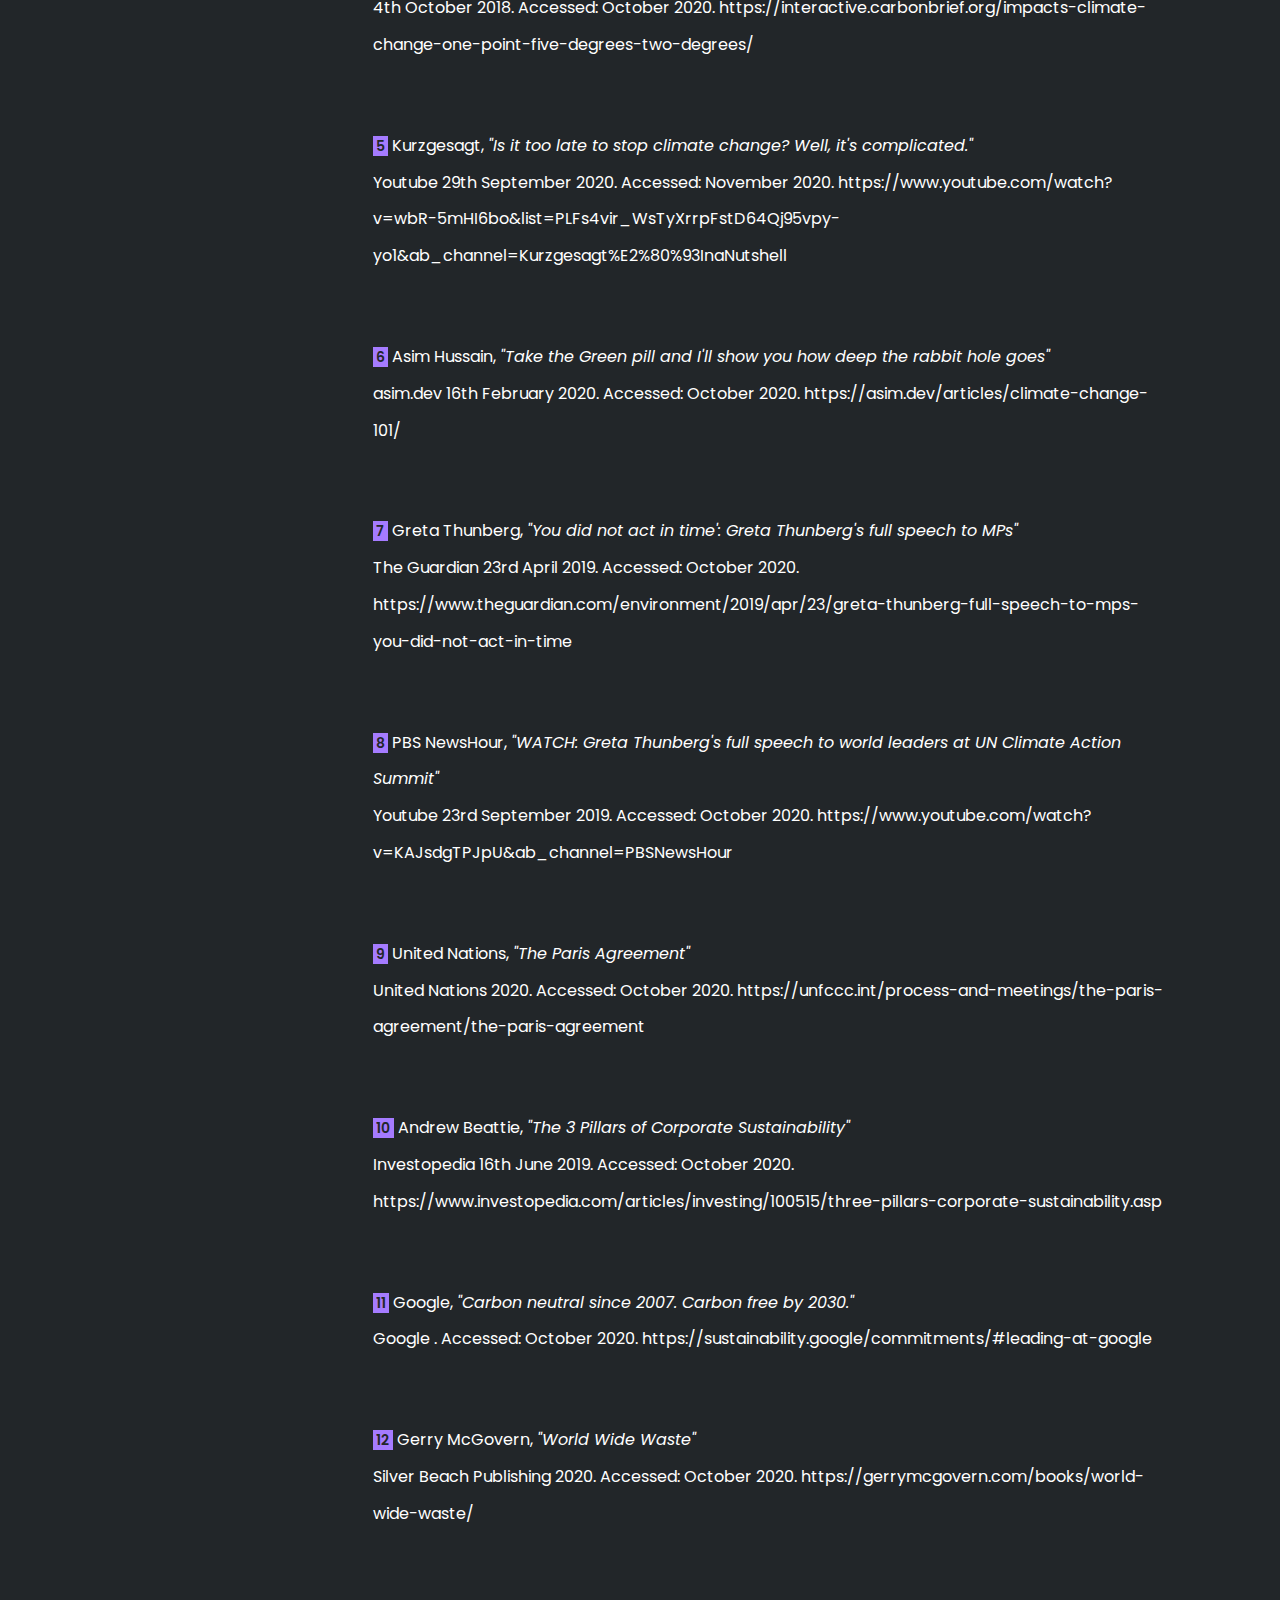
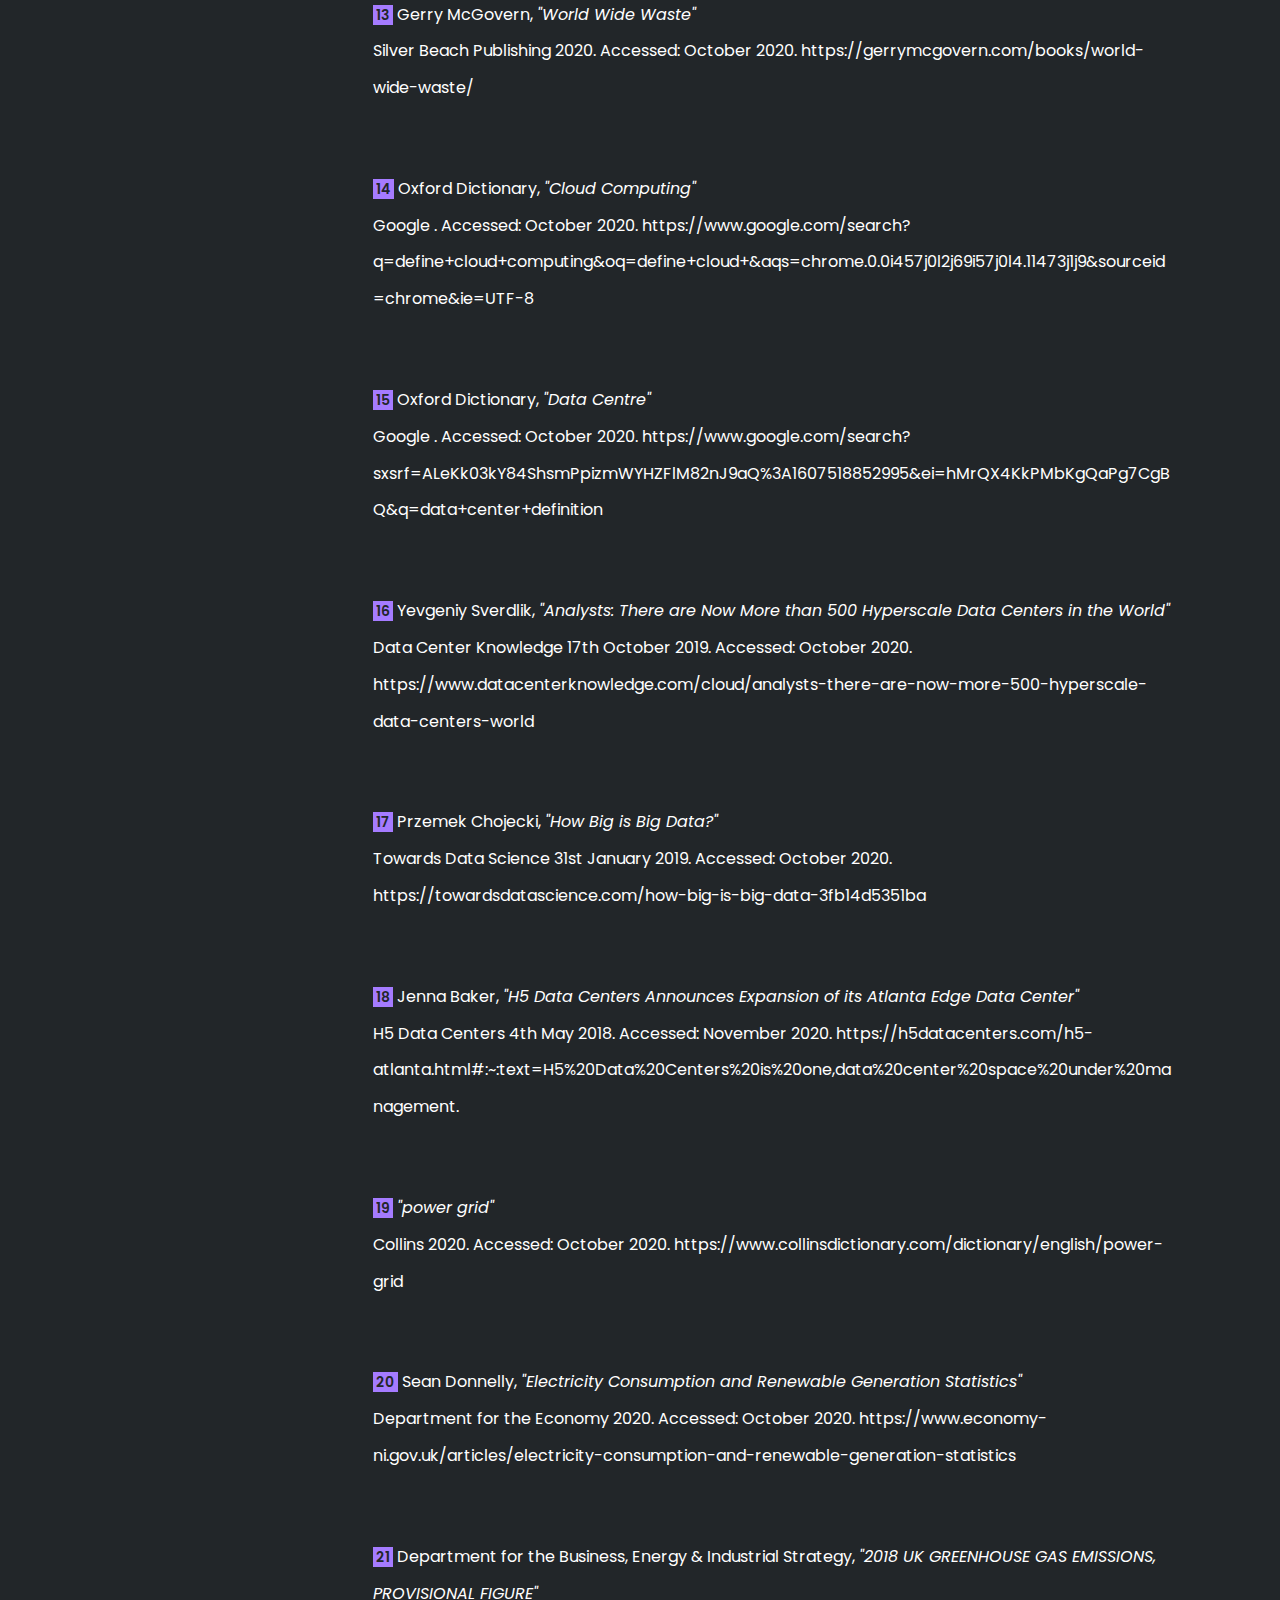
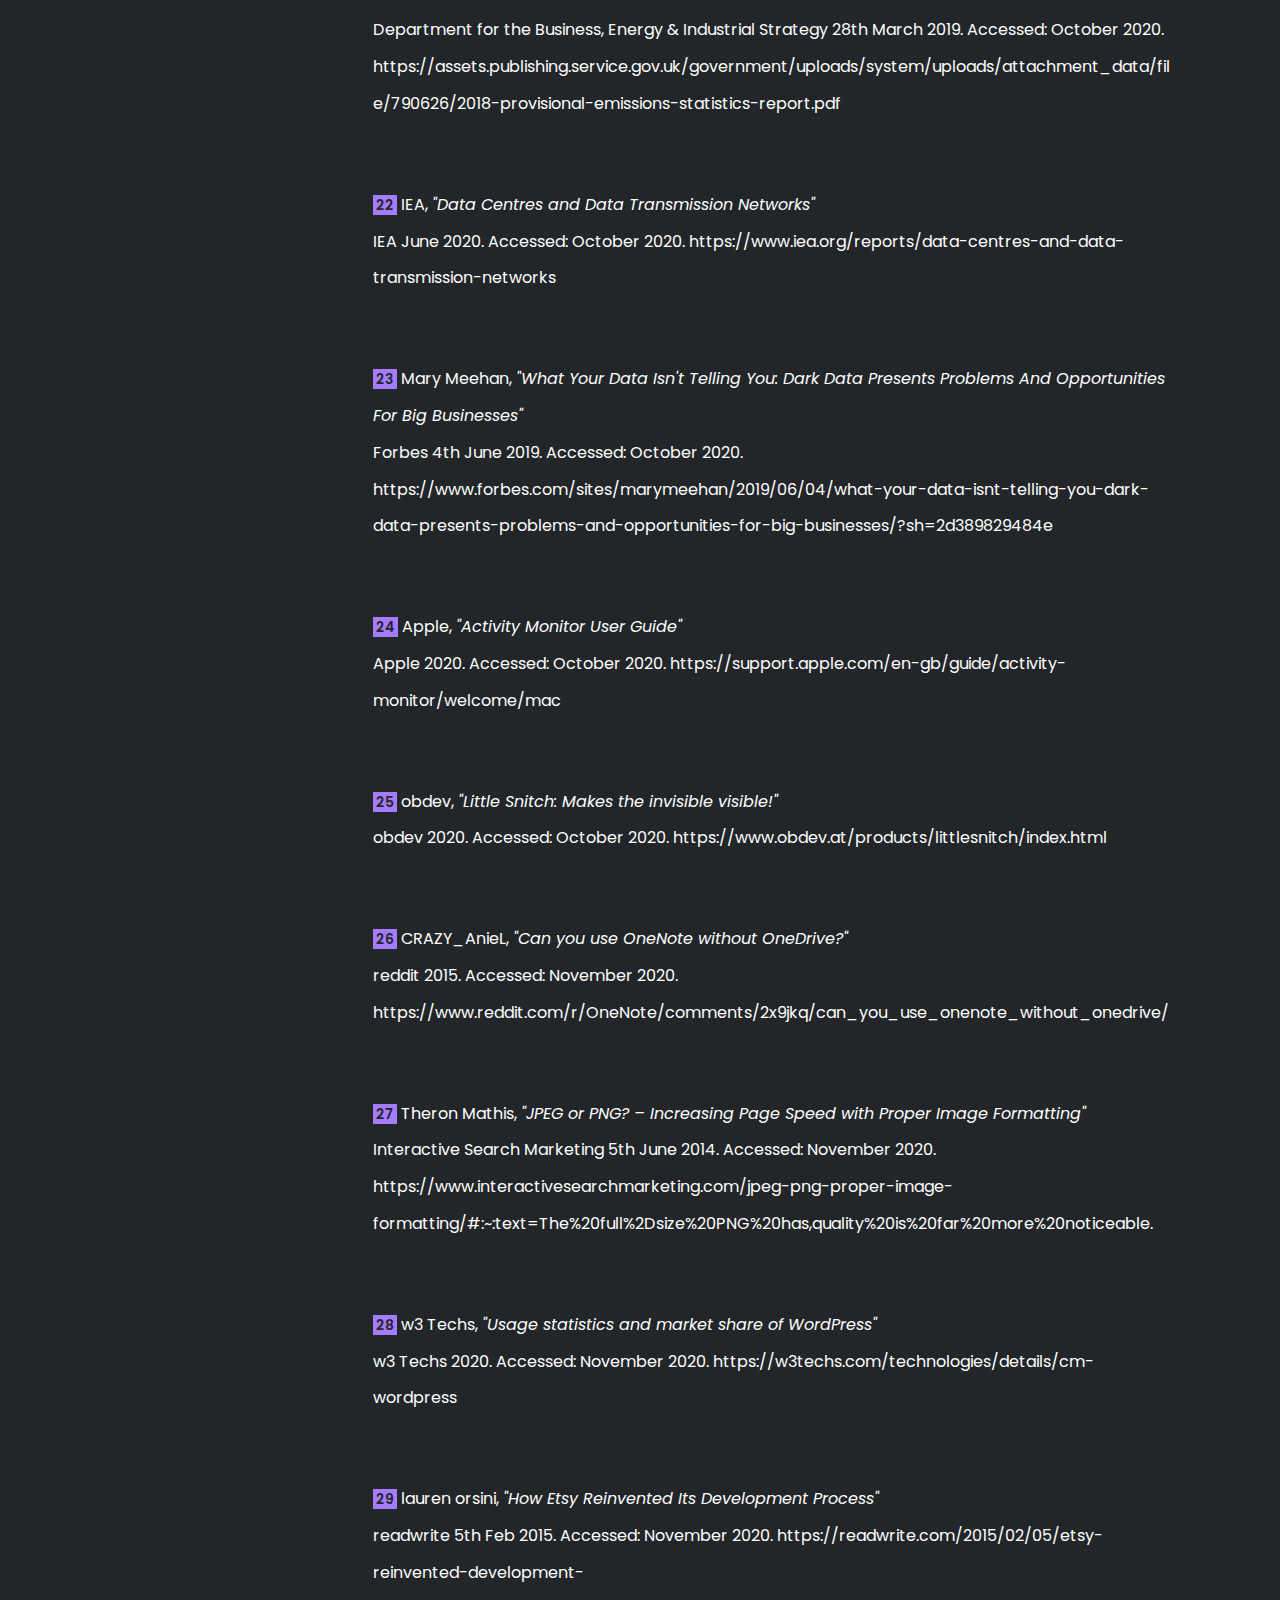
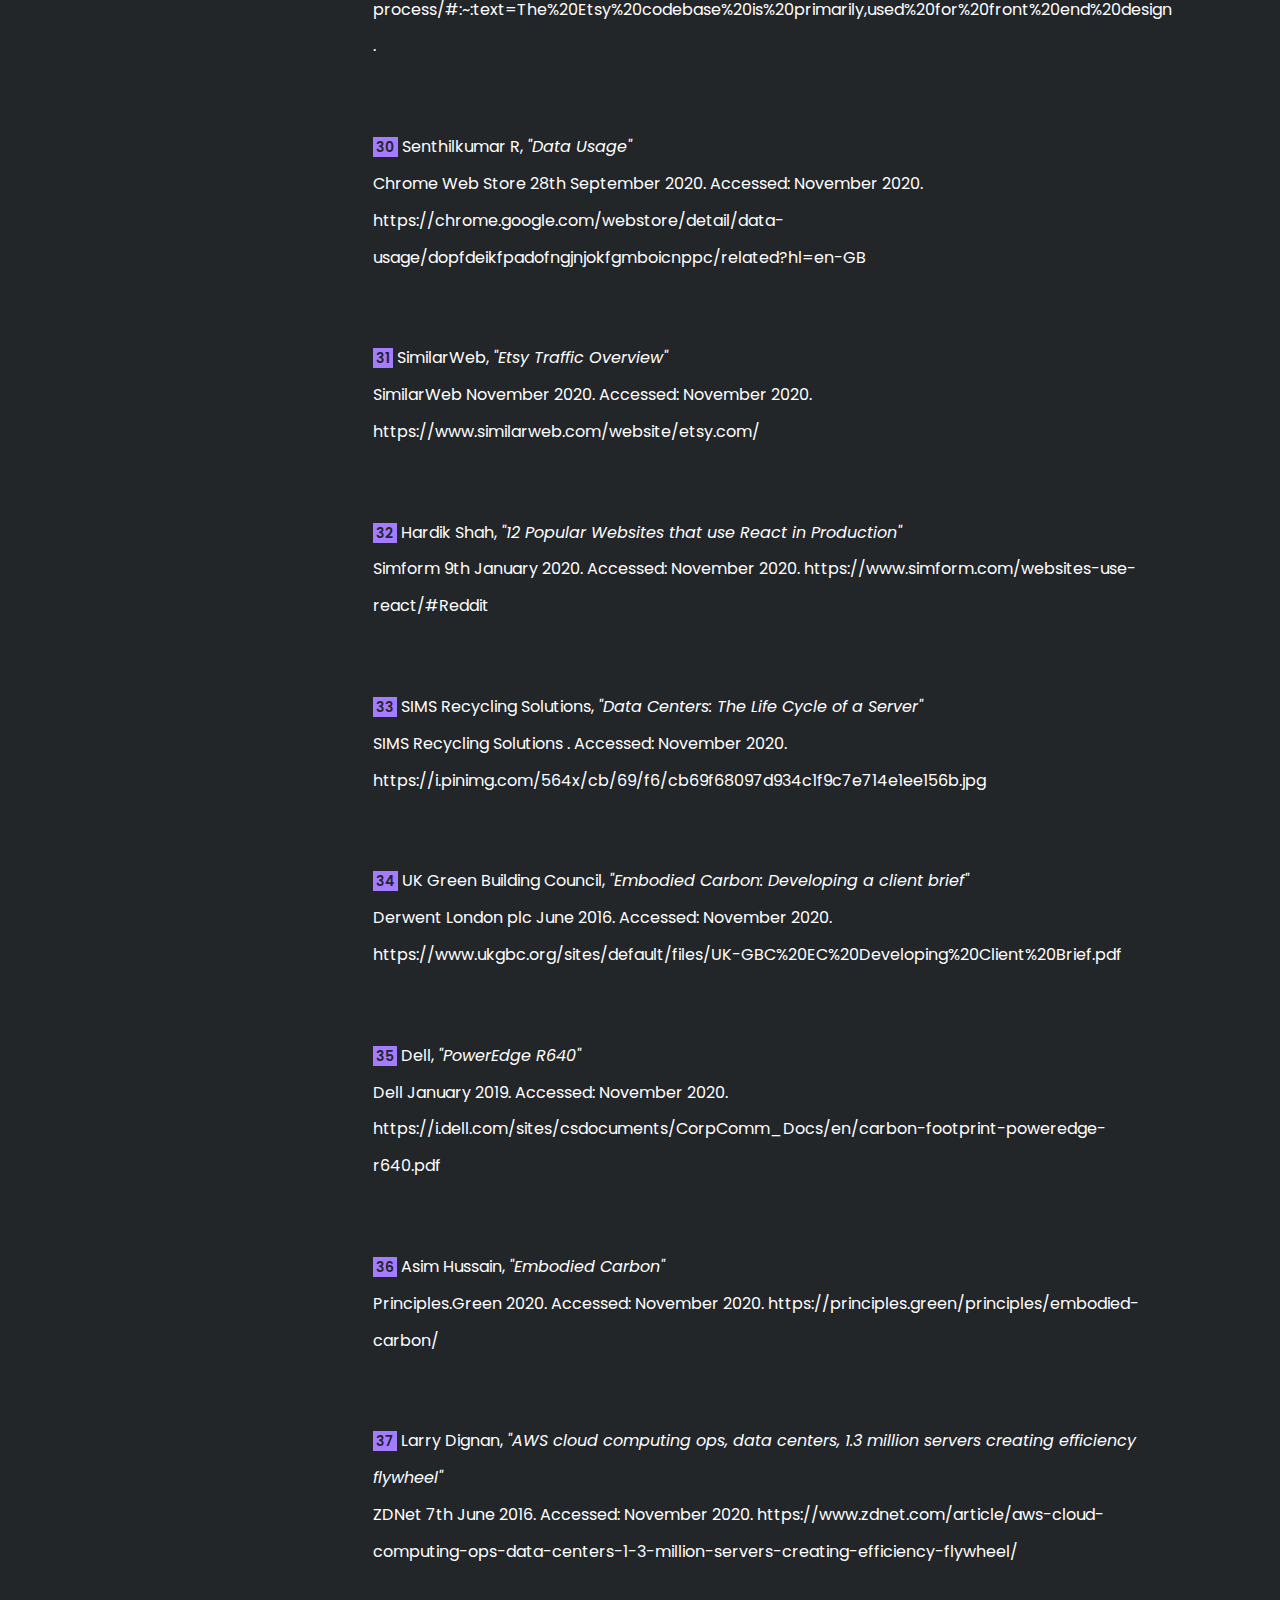
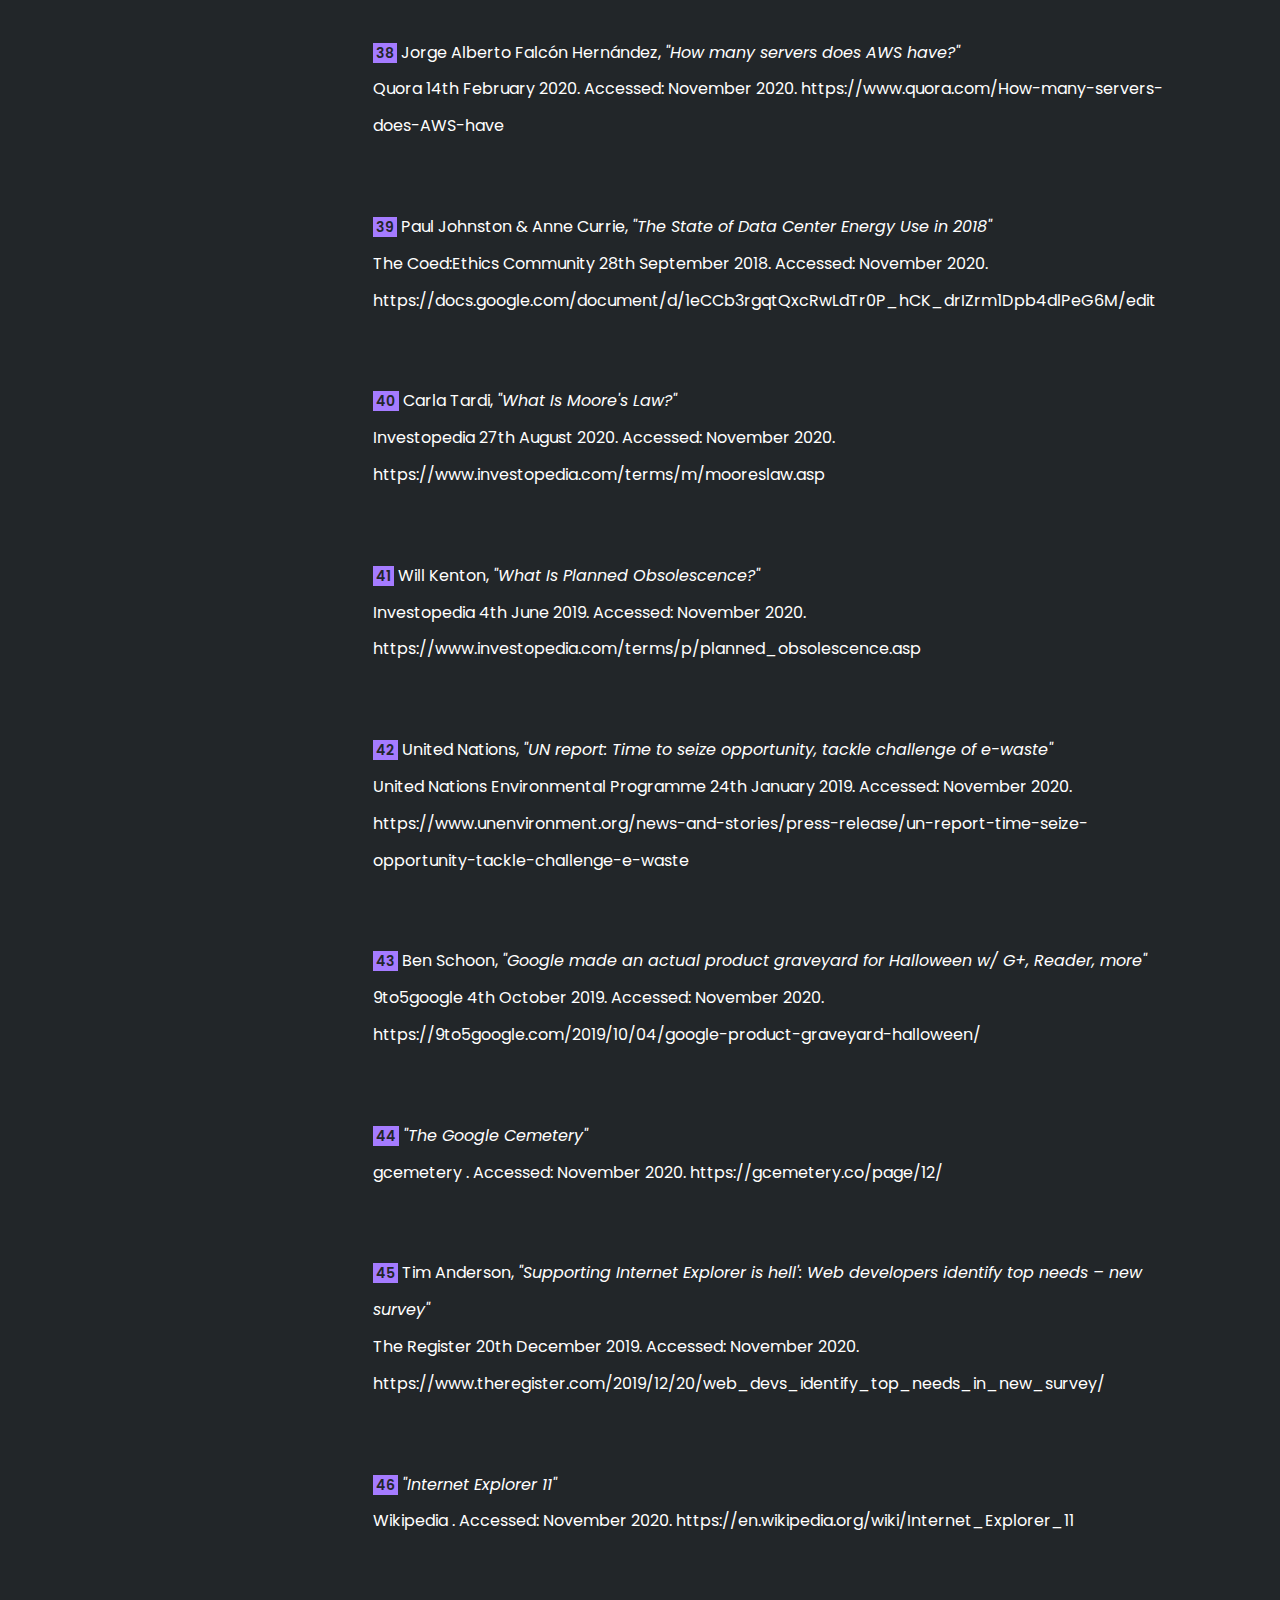
==== commit cc3662f8: "backup button" ====
--- a/index.html
+++ b/index.html
@@ -529,8 +529,18 @@
                 </div>
                 <div class="tabcontent border-top" style="display: block;">
                     <p>
-                        Currently, the tech industry is responsible for <b>3.6% of the world’s carbon emissions</b>. This paper presents a sound basis for how we can begin to offset them: <b>design to avoid CO<sub>2 </sub>emissions, measure our CO<sub>2</sub> emissions, compress images, only collect data you need, use a green hosting provider, store data locally and use a framework which transfers the least amount of data possible.</b>
-                    </p>
+                        Currently, the tech industry is responsible for <b>3.6% of the world’s carbon emissions</b>. This paper presents a sound basis for how we can begin to offset them:
+                    </p>
+                    <ul class="rainbow-list">
+                        <li>design to avoid CO<sub>2 </sub>emissions</li>
+                        <li>measure our CO<sub>2</sub> emissions</li>
+                        <li>compress images</li>
+                        <li>only collect data you need</li>
+                        <li>use a green hosting provider</li>
+                        <li>store data locally</li>
+                        <li>use a framework which transfers the least amount of data possible</li>
+                    </ul>
+                    <br>
                     <p>
                         Working in the tech industry comes with many challenges as we try to solve problems which other sectors can’t. Aiming for <b>environmental sustainability</b> should not be another <b>obstacle</b> to solving these problems. <span class="highlight">Rather, we should treat it as a springboard for creative solutions.</span> In the end, creative solutions are already the basis of our everyday job.
                     </p>
@@ -539,7 +549,10 @@
             <img class="full-width-image" src="pix/bibliography-heading.png" alt="bibliography">
             <div class="bibliography-container"></div>
         </div>
+        <img class="full-width-image" src="pix/backup.svg" alt="bibliography" onclick="backUp()" id="upButton">
     </div>
+    <script> </script>
+    <script src="js/backup.js"></script>
     <script src="js/tabs.js"></script>
     <script src="js/sidenav.js"></script>
     <script type="text/javascript" src="js/referencesdata.js"></script>
--- a/css/main.css
+++ b/css/main.css
@@ -1,4 +1,11 @@
 @import url("https://fonts.googleapis.com/css2?family=Poppins:wght@300;400;500;600;700&display=swap");
+.css-transitions-only-after-page-load * {
+  -webkit-transition: none !important;
+  -moz-transition: none !important;
+  -ms-transition: none !important;
+  -o-transition: none !important;
+}
+
 /*@import url('https://fonts.googleapis.com/css2?family=Poppins:ital,wght@1,600&display=swap');*/
 /*COLORS*/
 .pri {
@@ -24,6 +31,7 @@
 
 body {
   background: #222629;
+  margin-bottom: 0;
 }
 
 html {
@@ -45,6 +53,18 @@
   .content {
     width: auto !important;
   }
+}
+
+#upButton {
+  cursor: pointer;
+  width: 300px;
+}
+
+.css-transitions-only-after-page-load * {
+  -webkit-transition: none !important;
+  -moz-transition: none !important;
+  -ms-transition: none !important;
+  -o-transition: none !important;
 }
 
 .tab {
@@ -223,20 +243,23 @@
   list-style-type: none;
   margin-bottom: 10px;
 }
-.rainbow-list li:nth-child(1) {
-  background-color: #34e8907d;
-}
-.rainbow-list li:nth-child(2) {
+.rainbow-list li:nth-child(6n+1) {
+  background-color: #34e8904f;
+}
+.rainbow-list li:nth-child(6n+2) {
   background-color: #f2ca4b7a;
 }
-.rainbow-list li:nth-child(3) {
+.rainbow-list li:nth-child(6n+3) {
   background-color: #f2994973;
 }
-.rainbow-list li:nth-child(4) {
+.rainbow-list li:nth-child(6n+4) {
   background-color: #eb575675;
 }
-.rainbow-list li:nth-child(5) {
+.rainbow-list li:nth-child(6n+5) {
   background-color: #fc88ce70;
+}
+.rainbow-list li:nth-child(6n+6) {
+  background-color: #a57bff4a;
 }
 
 .sidenav {
@@ -247,7 +270,7 @@
   top: 0;
   left: 0;
   overflow-x: hidden;
-  transition: 0.5s;
+  transition: 0.2s;
   background-color: #1d2023;
 }
 @media (max-width: 599px) {
@@ -313,7 +336,7 @@
   }
 }
 .sidenav #main {
-  transition: margin-left 0.5s;
+  transition: margin-left 0.3s;
   padding: 16px;
 }
 
@@ -510,6 +533,10 @@
 .bibliography-item a {
   overflow-wrap: break-word;
   color: white;
+  transition: 0.3s;
+}
+.bibliography-item a:hover {
+  color: #a57bff;
 }
 .bibliography-item .bib-footnote {
   font-size: 14px;
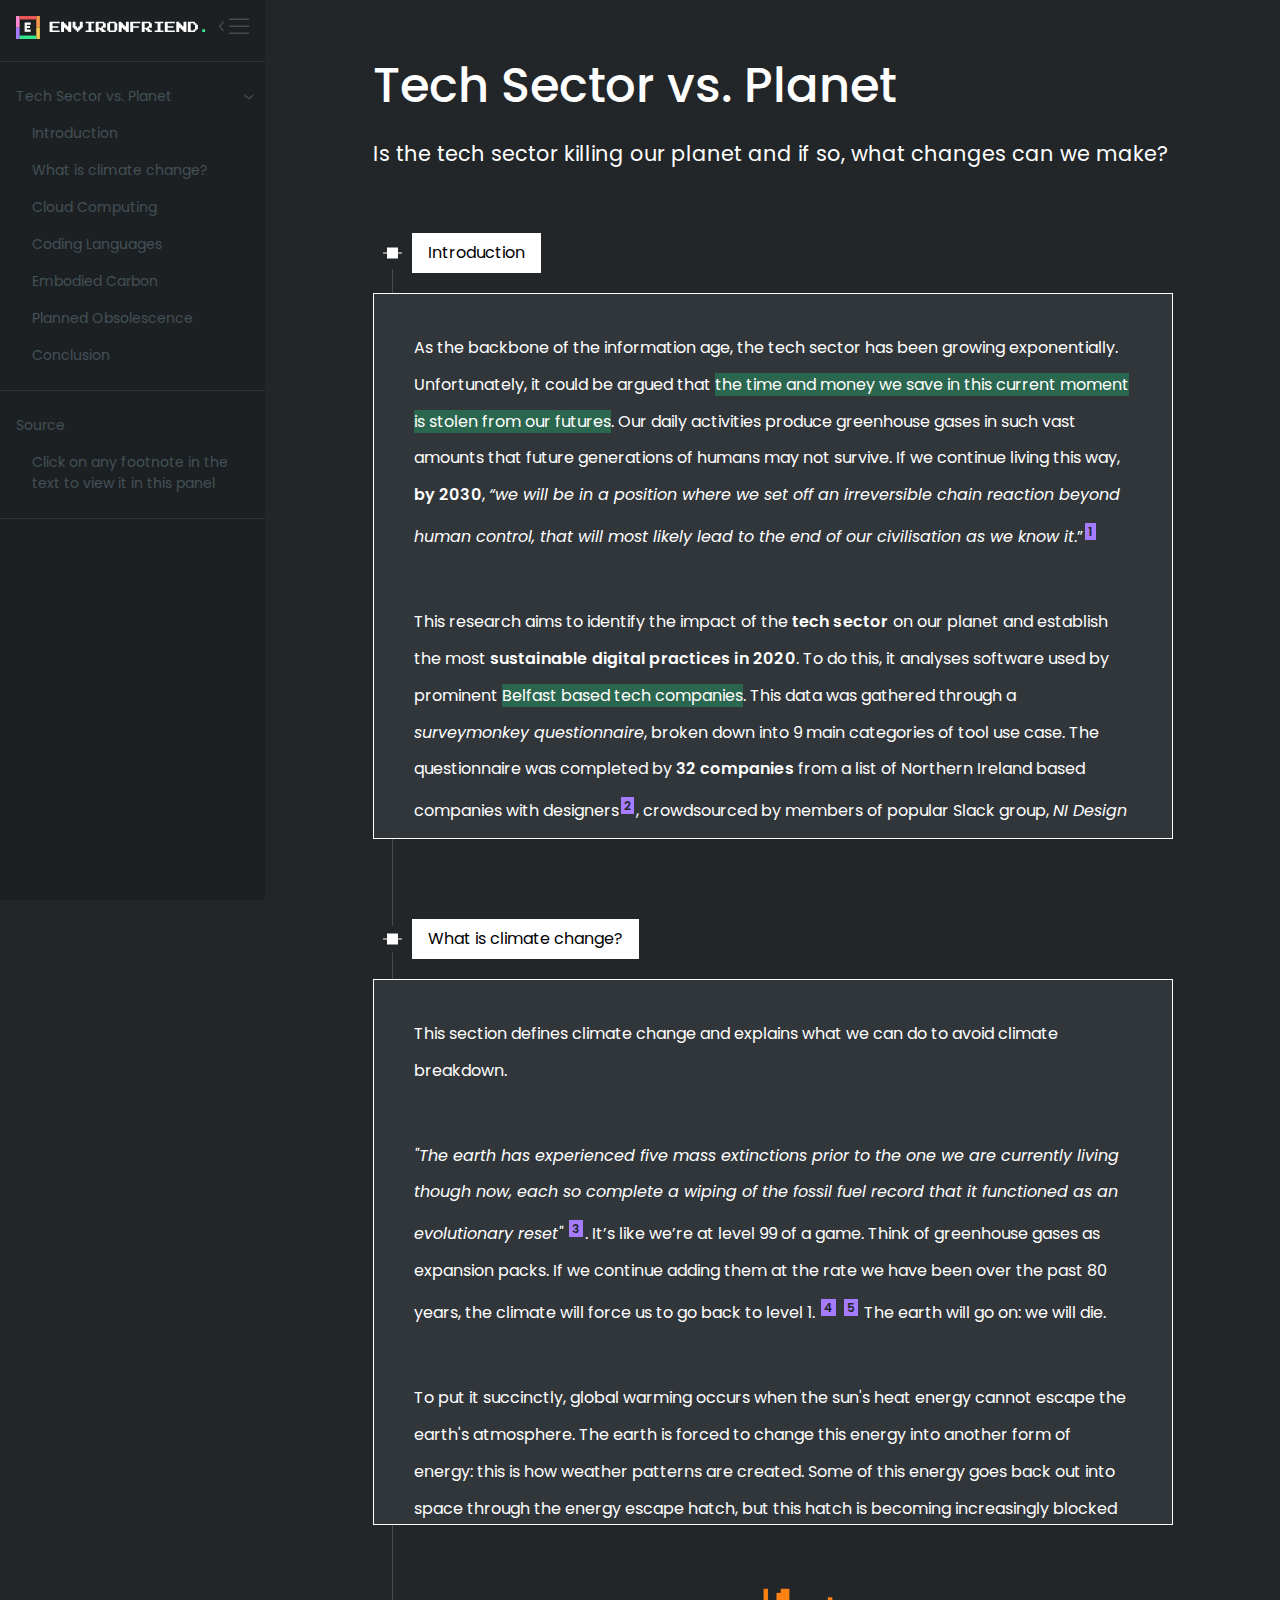
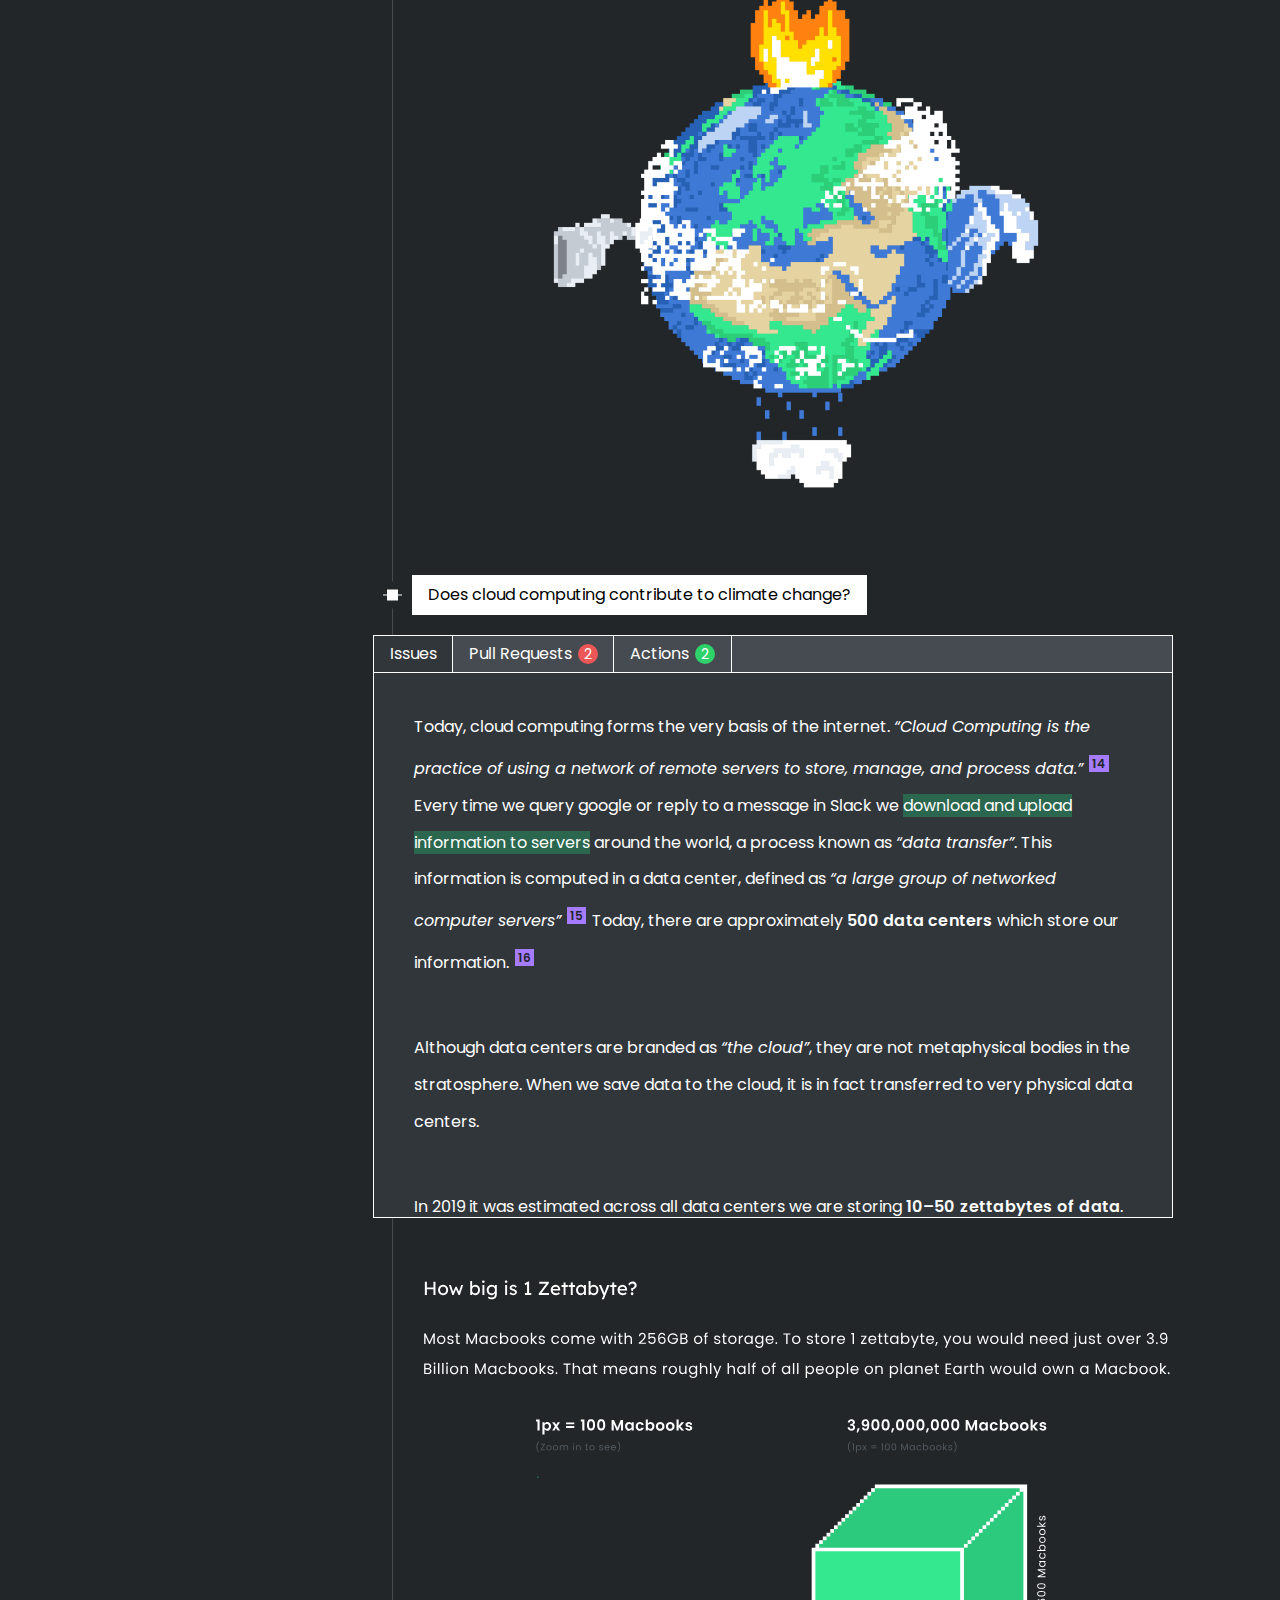
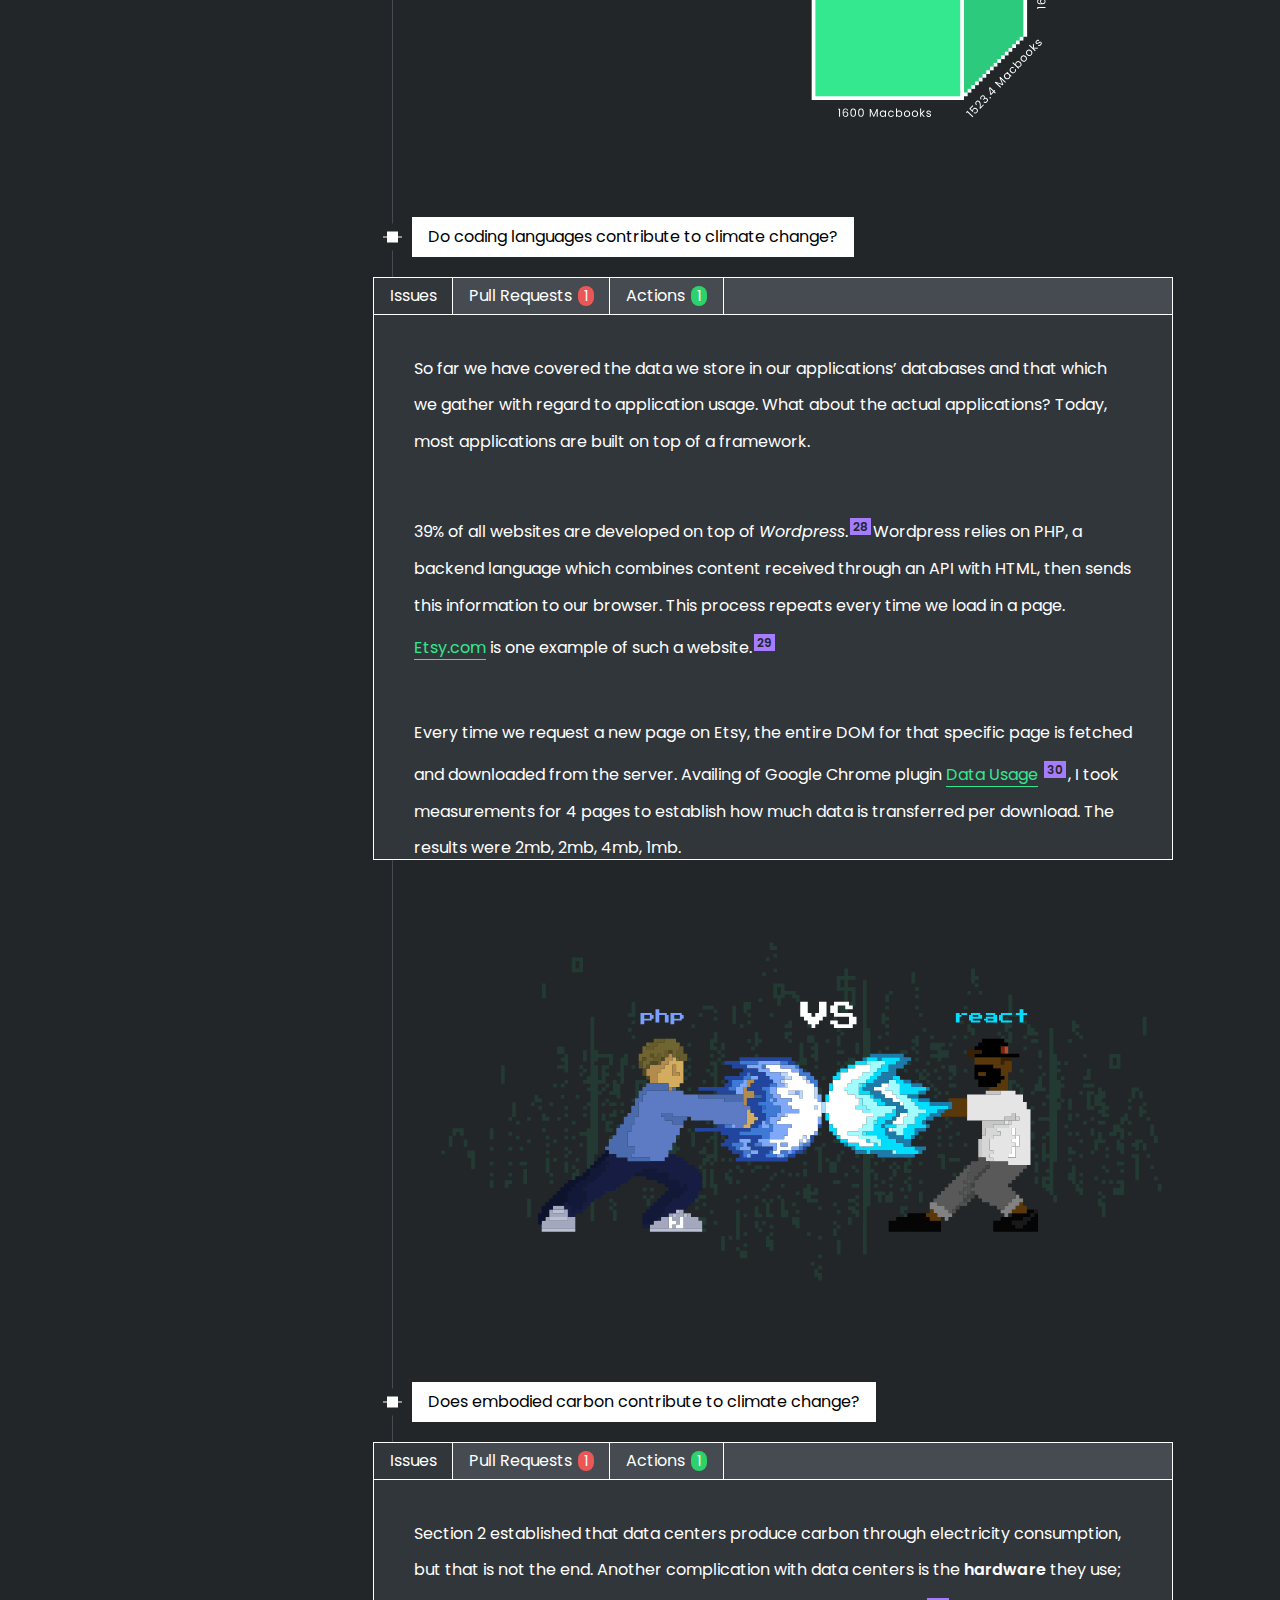
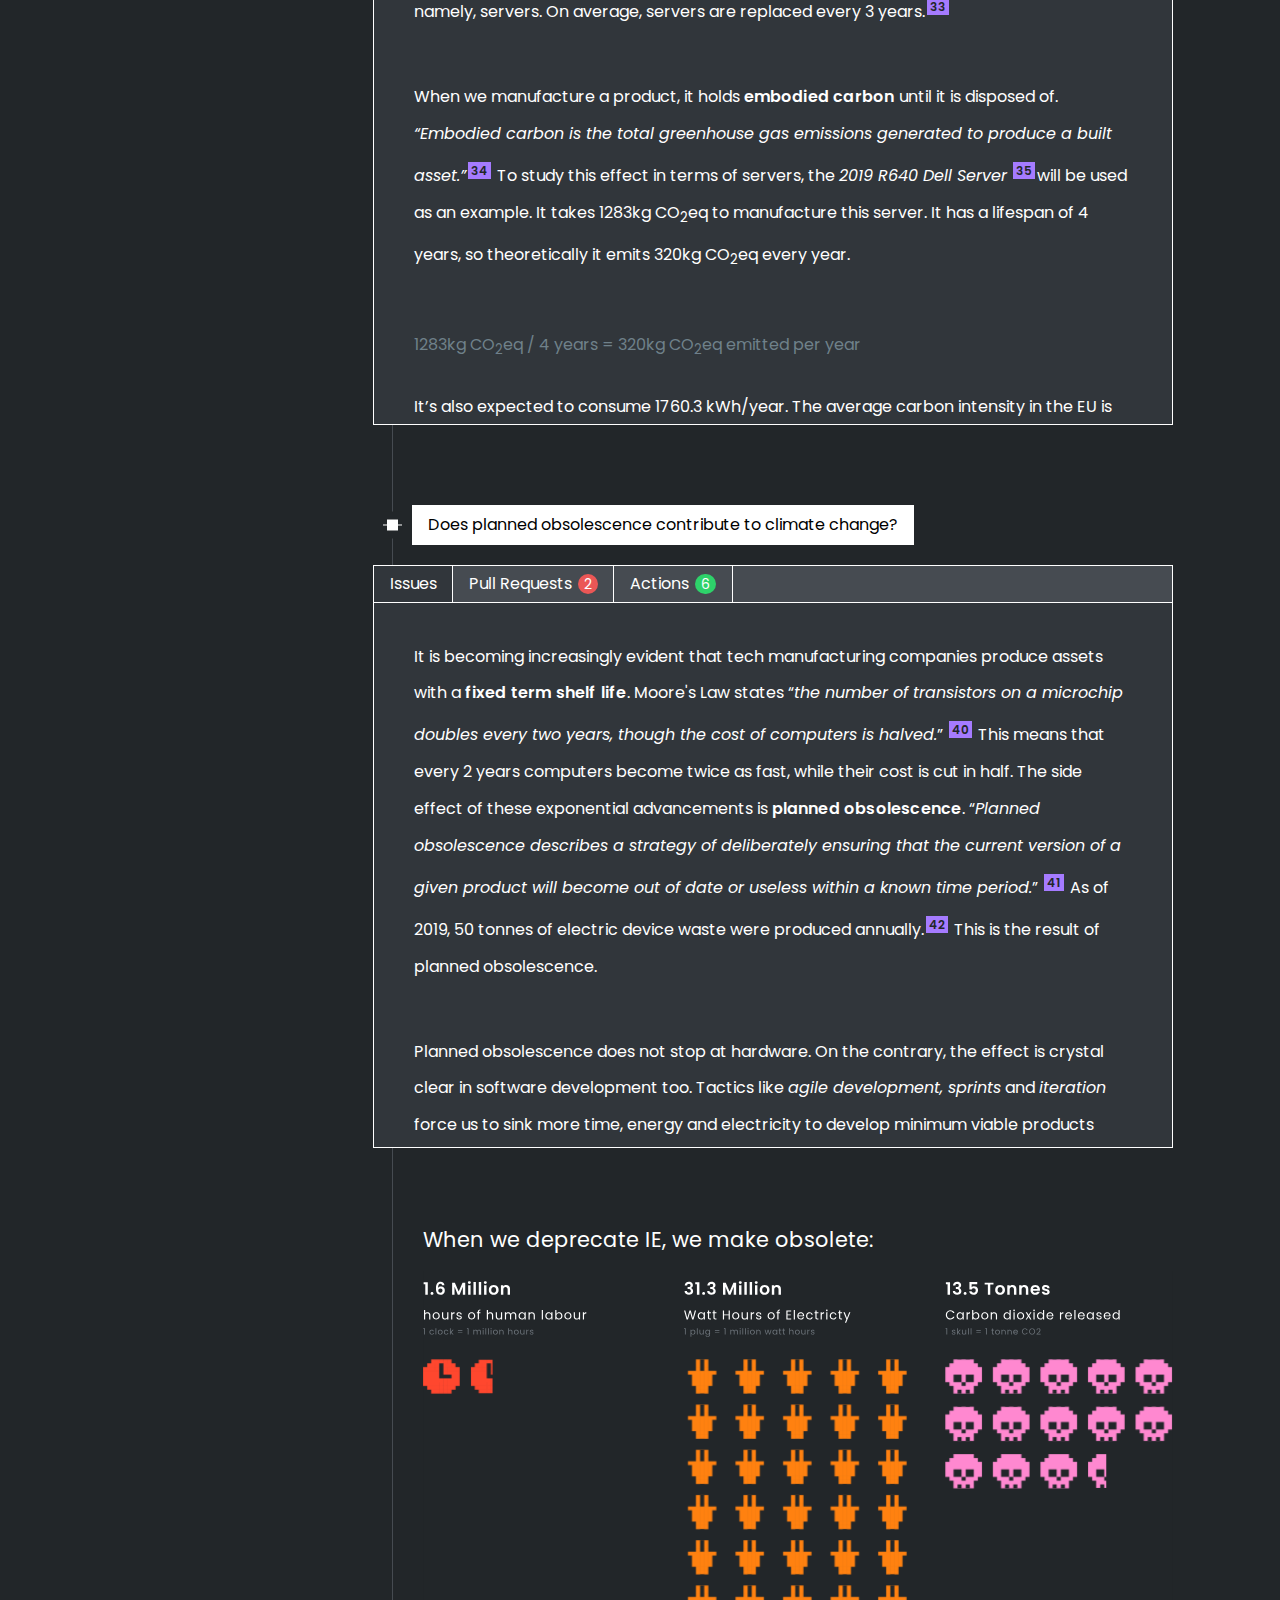
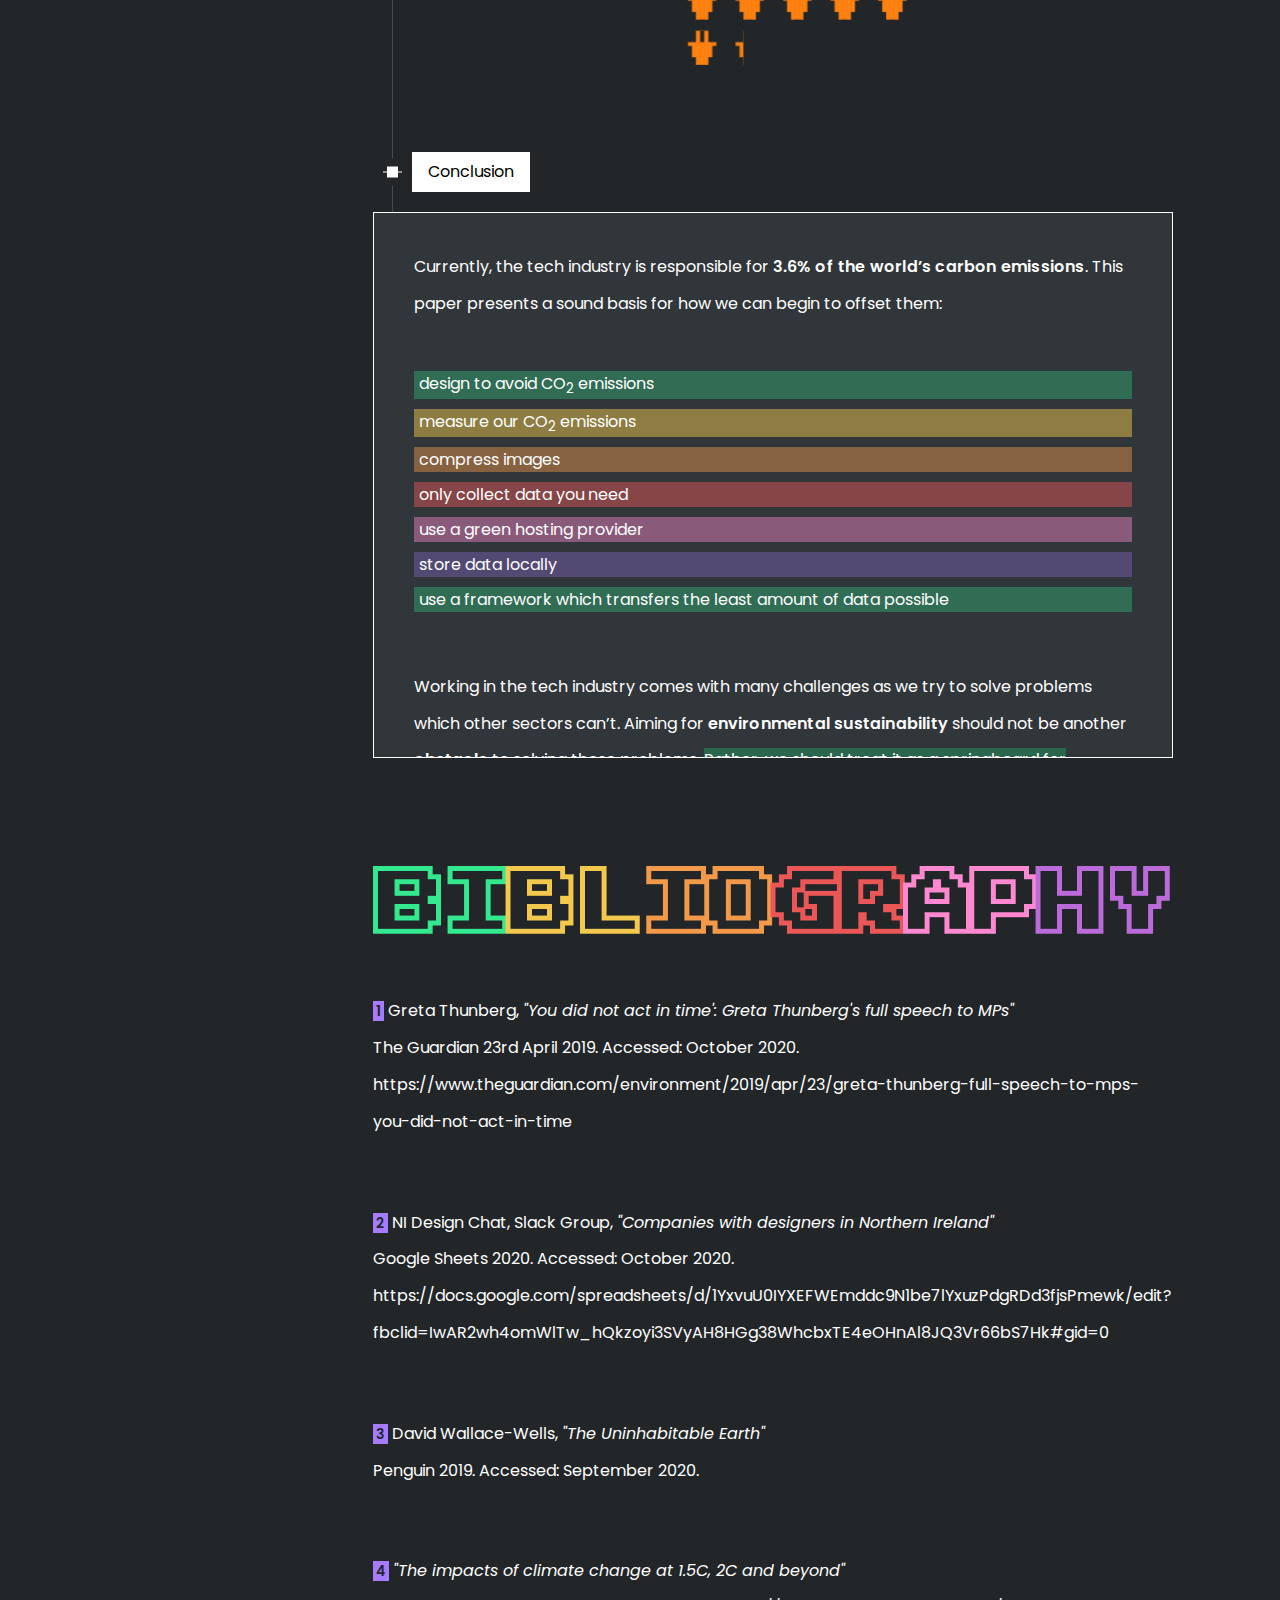
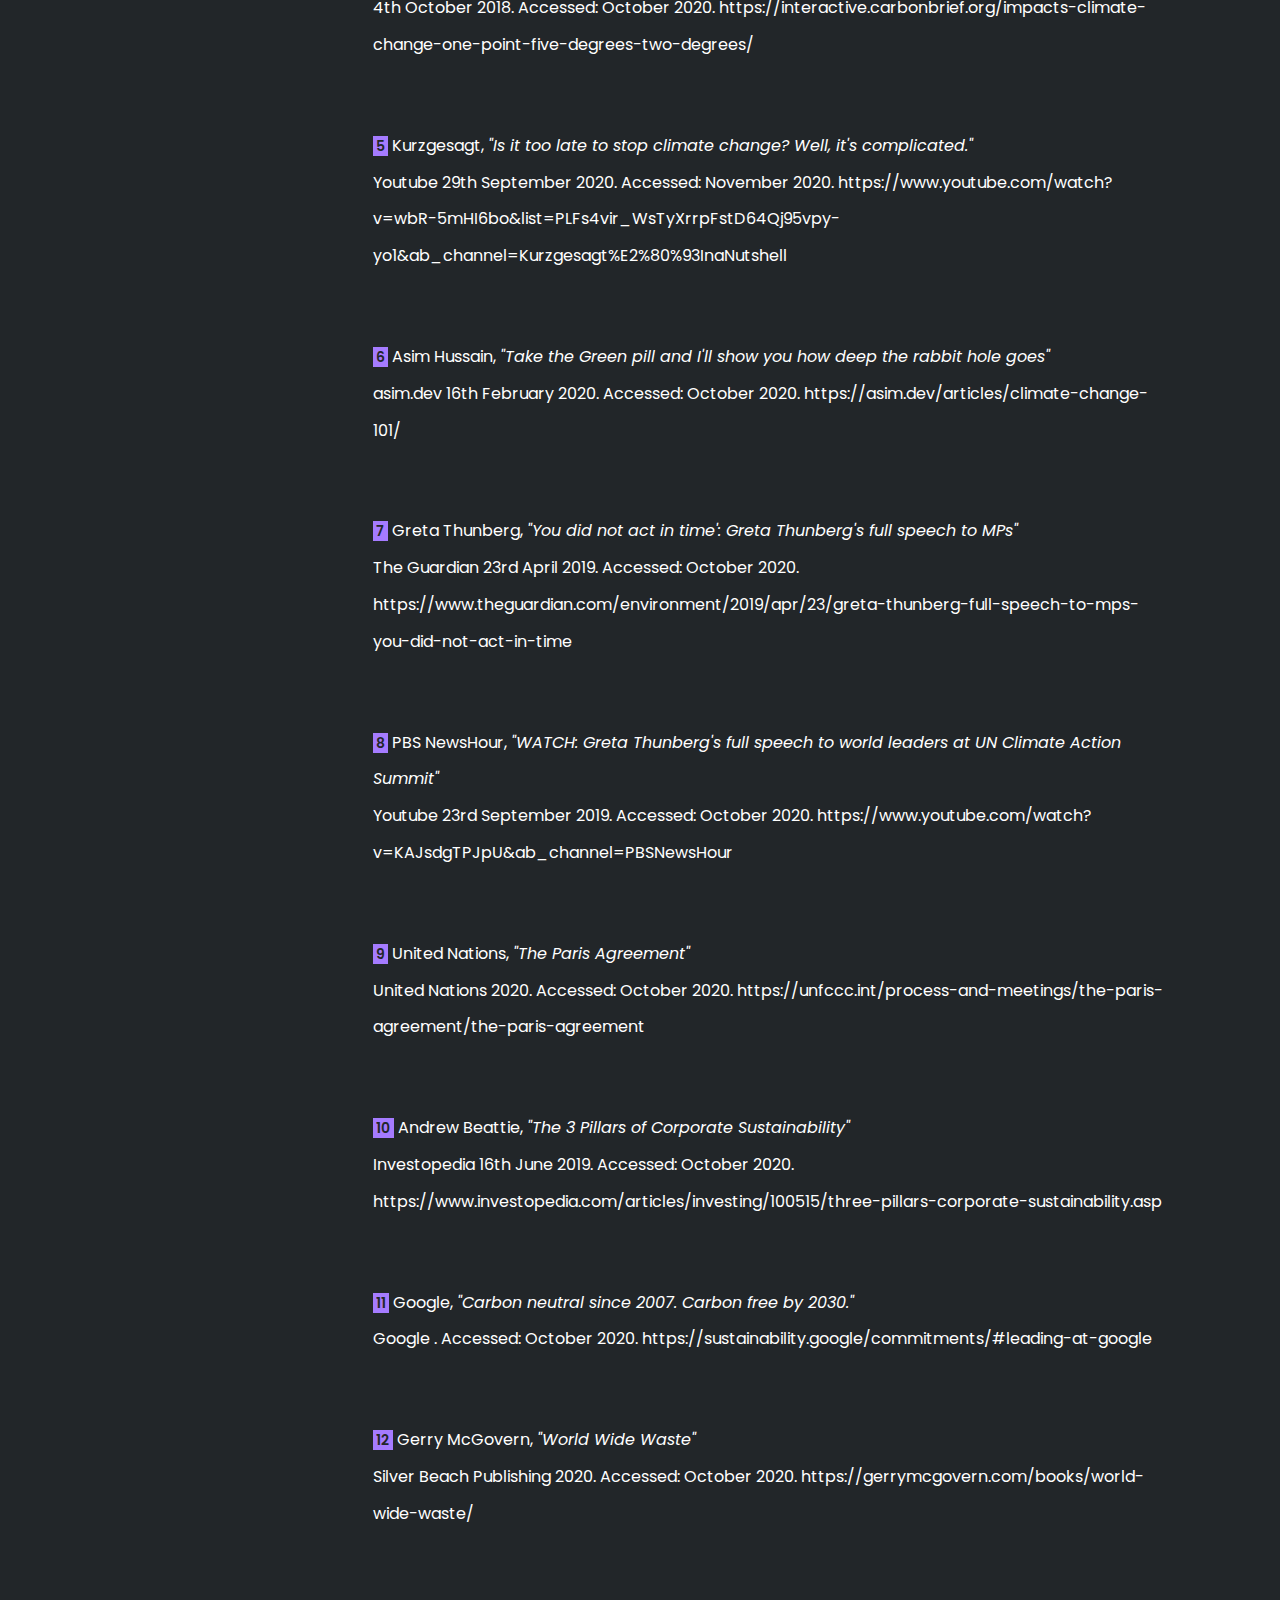
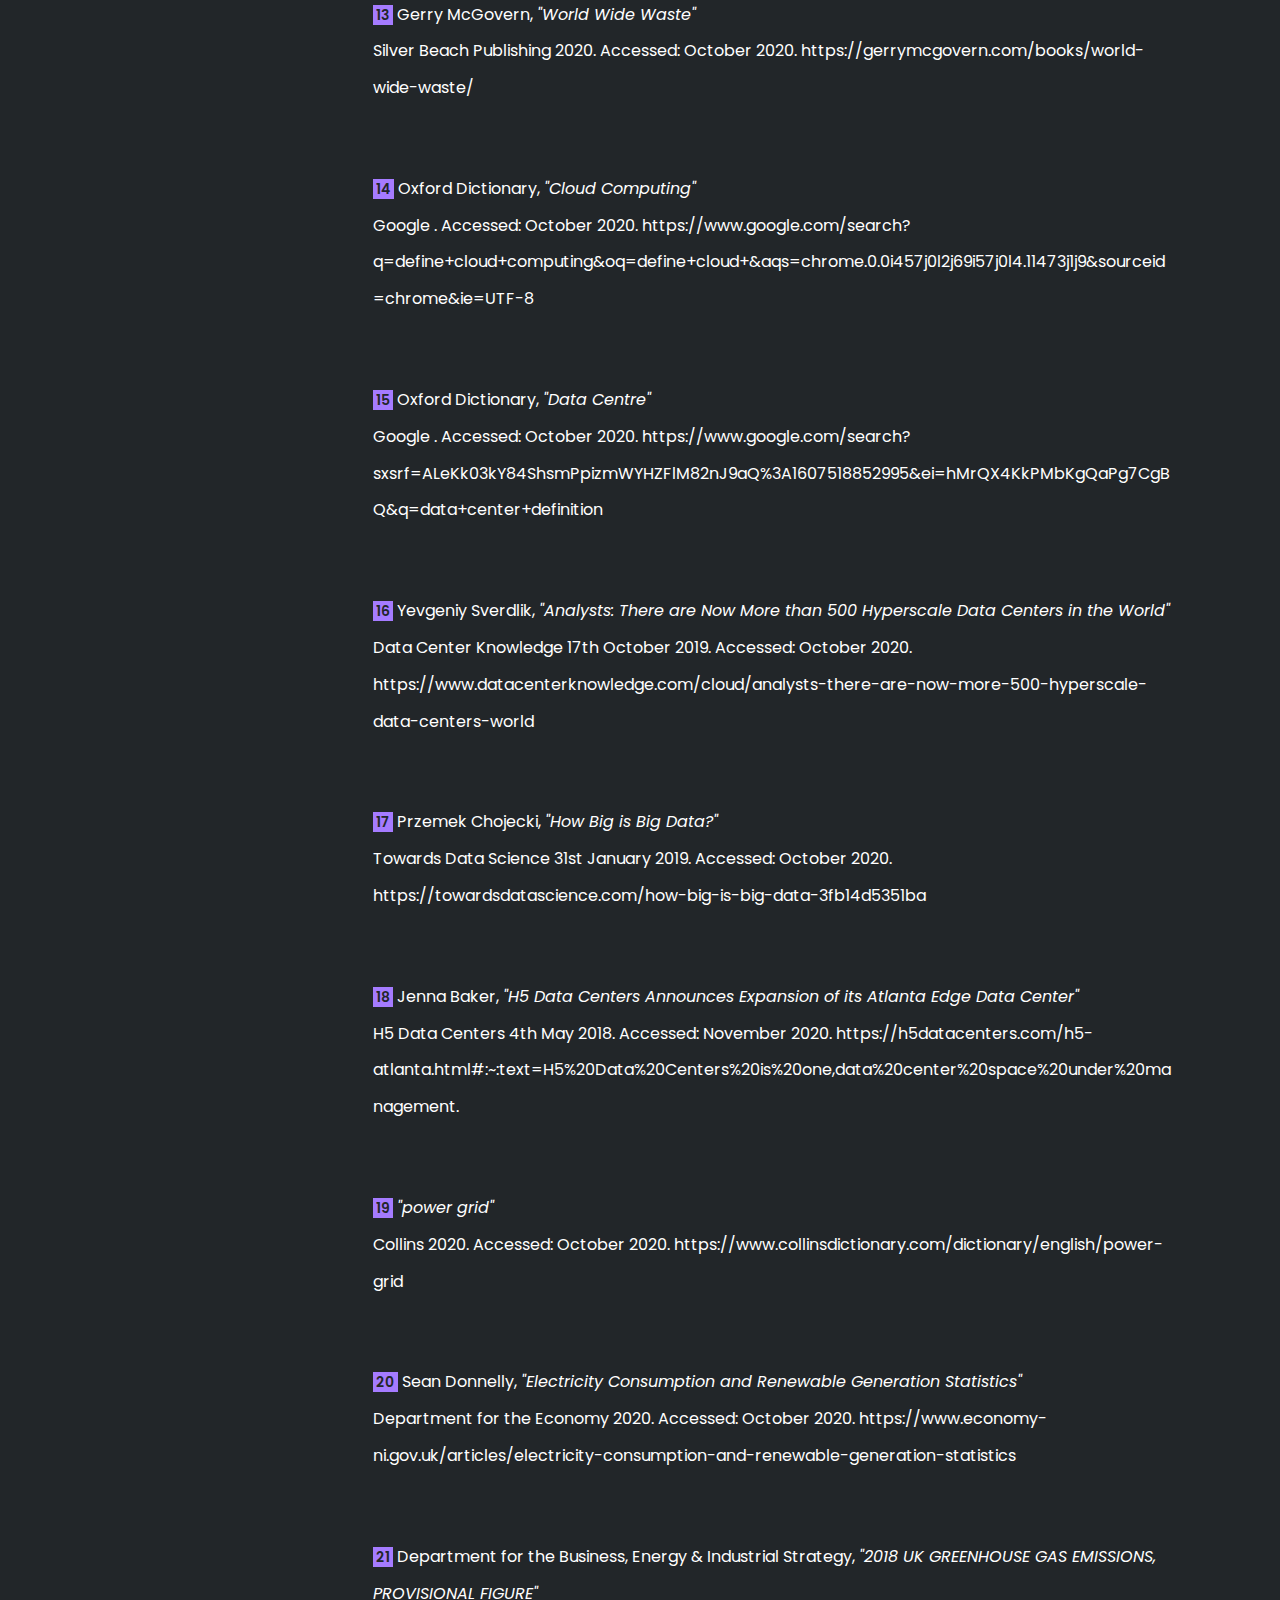
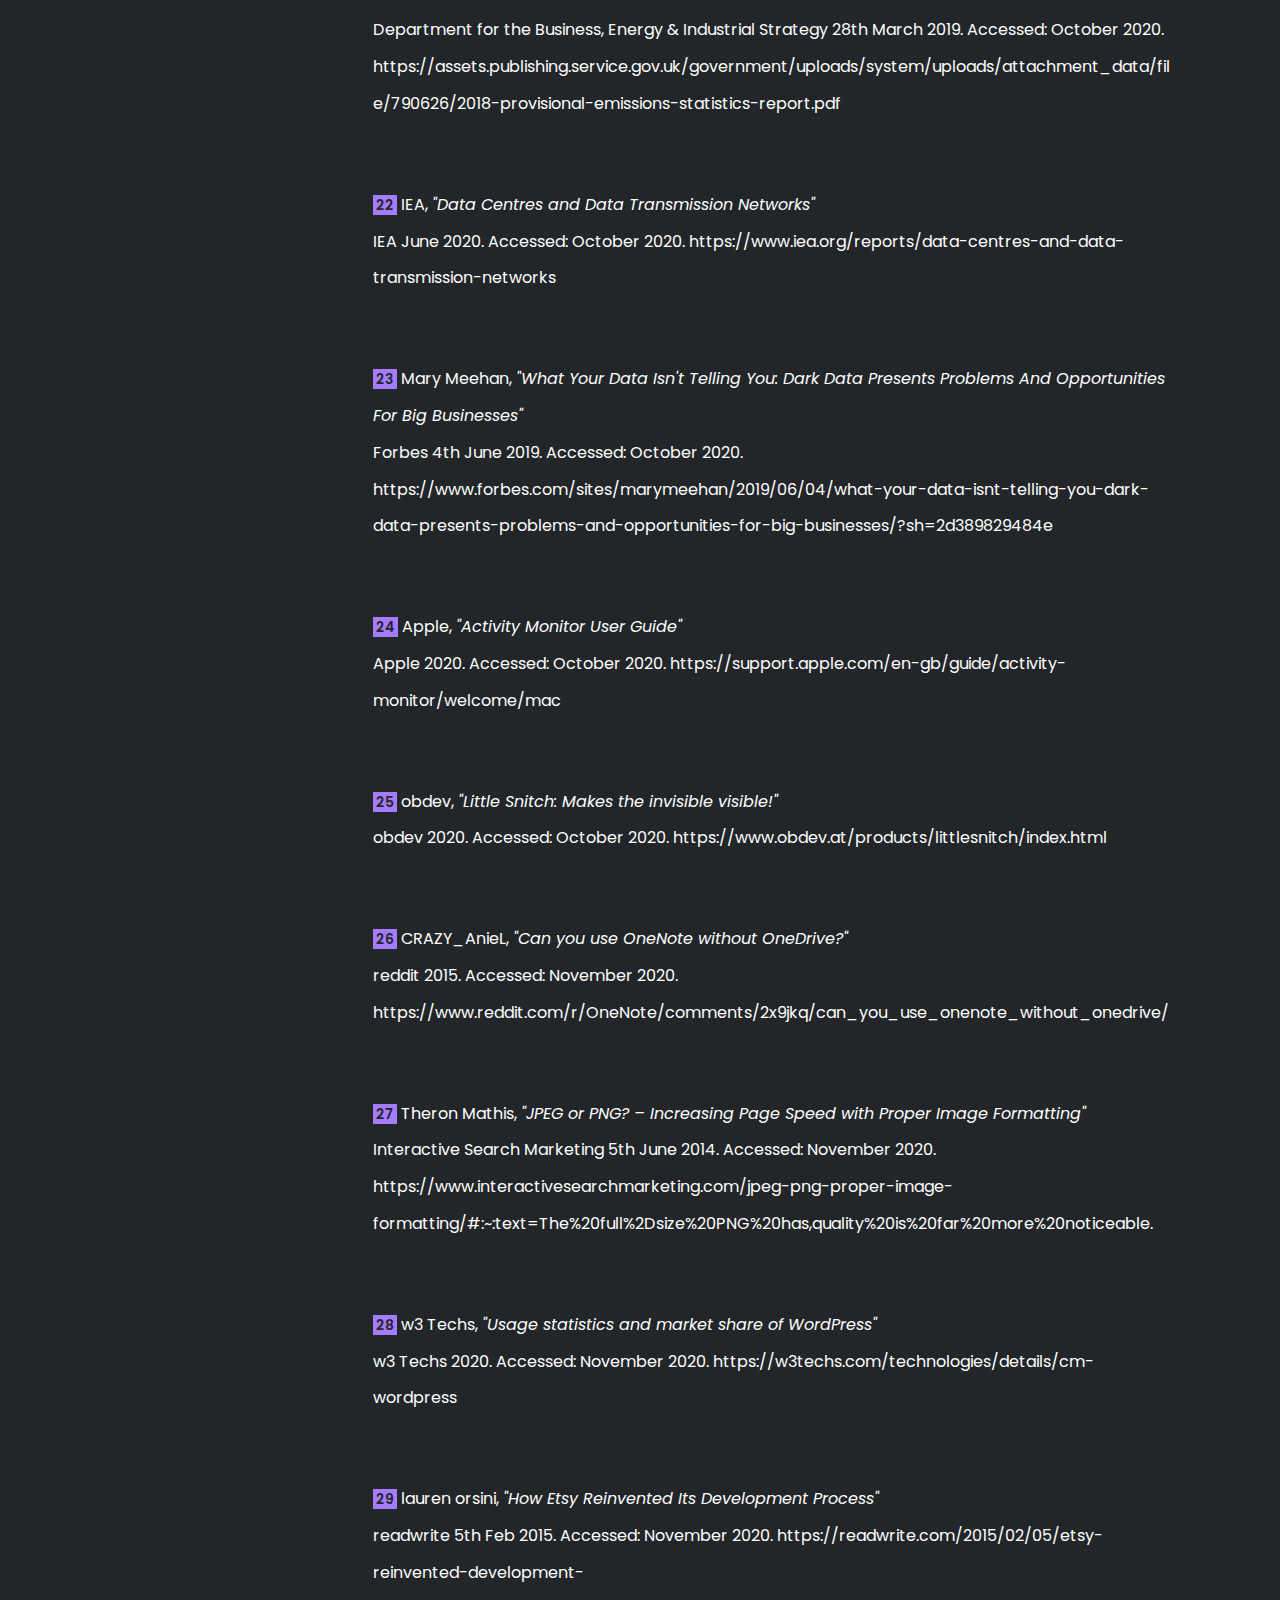
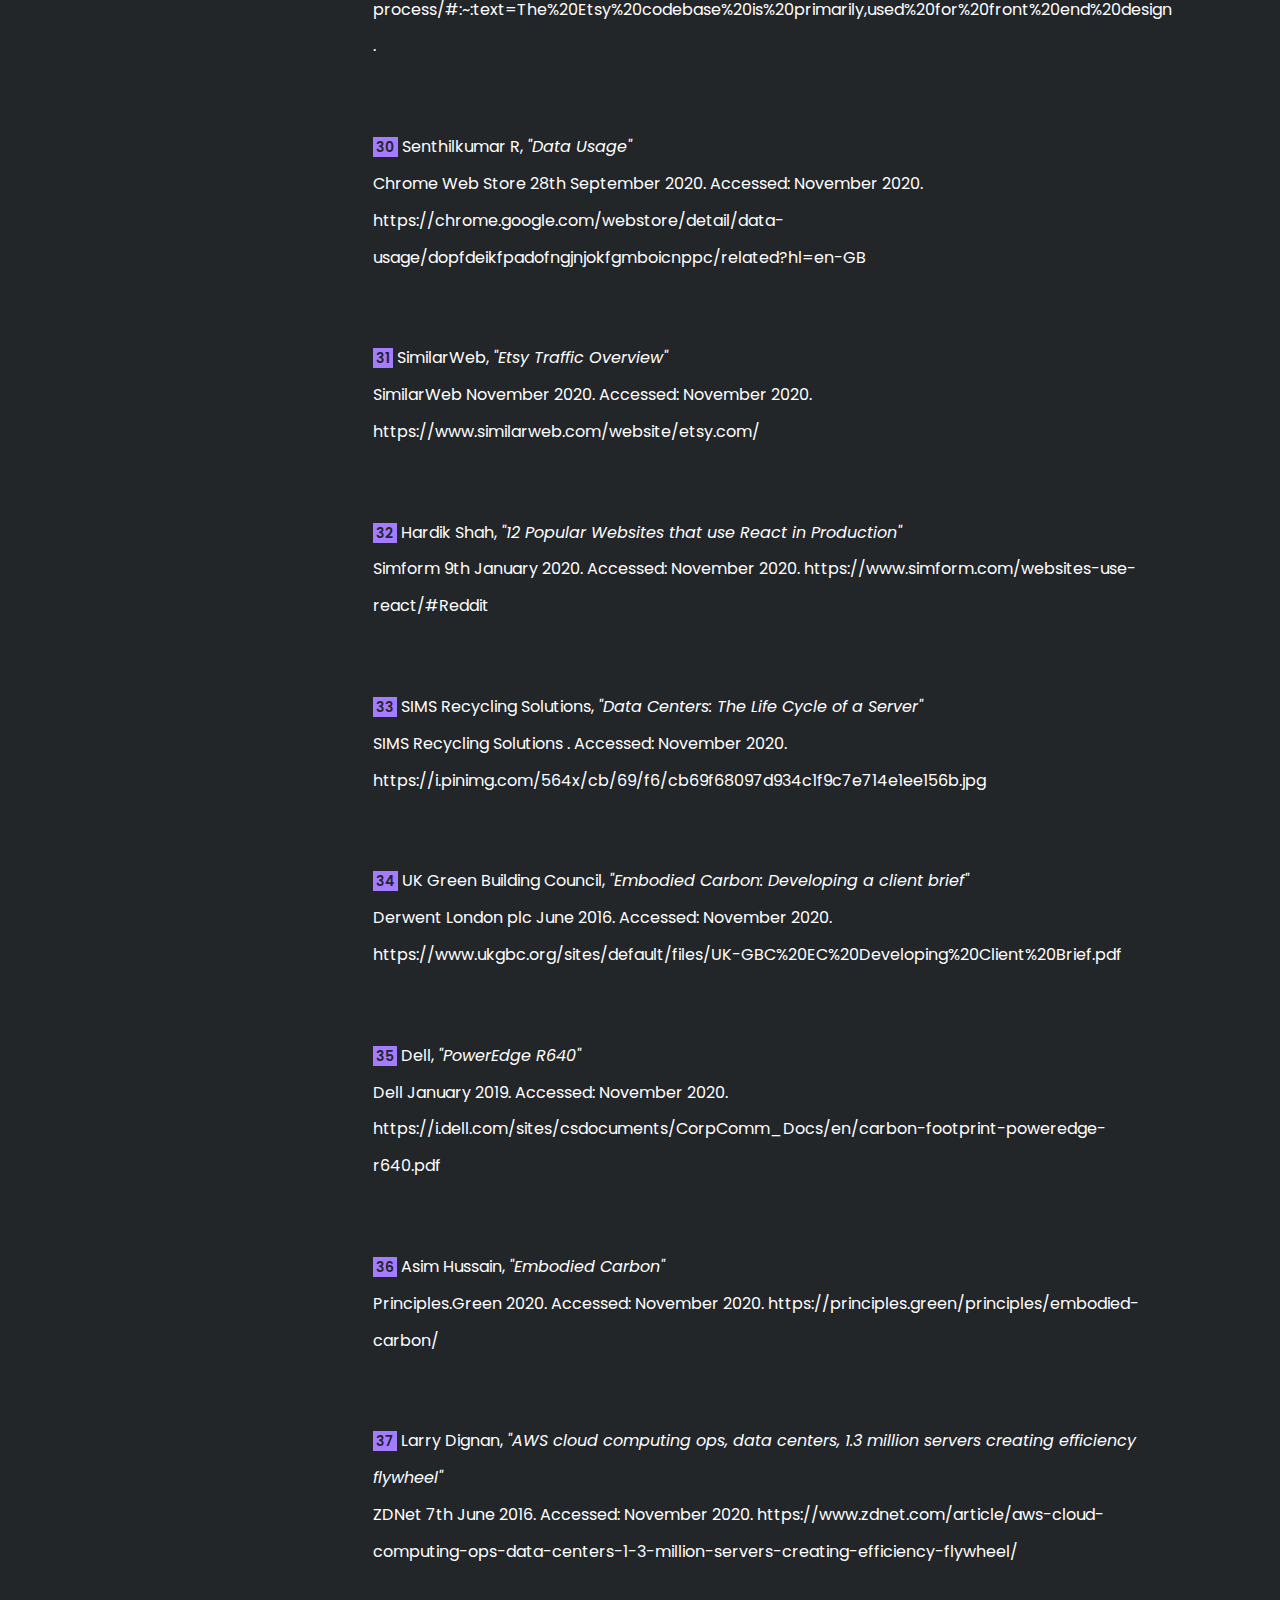
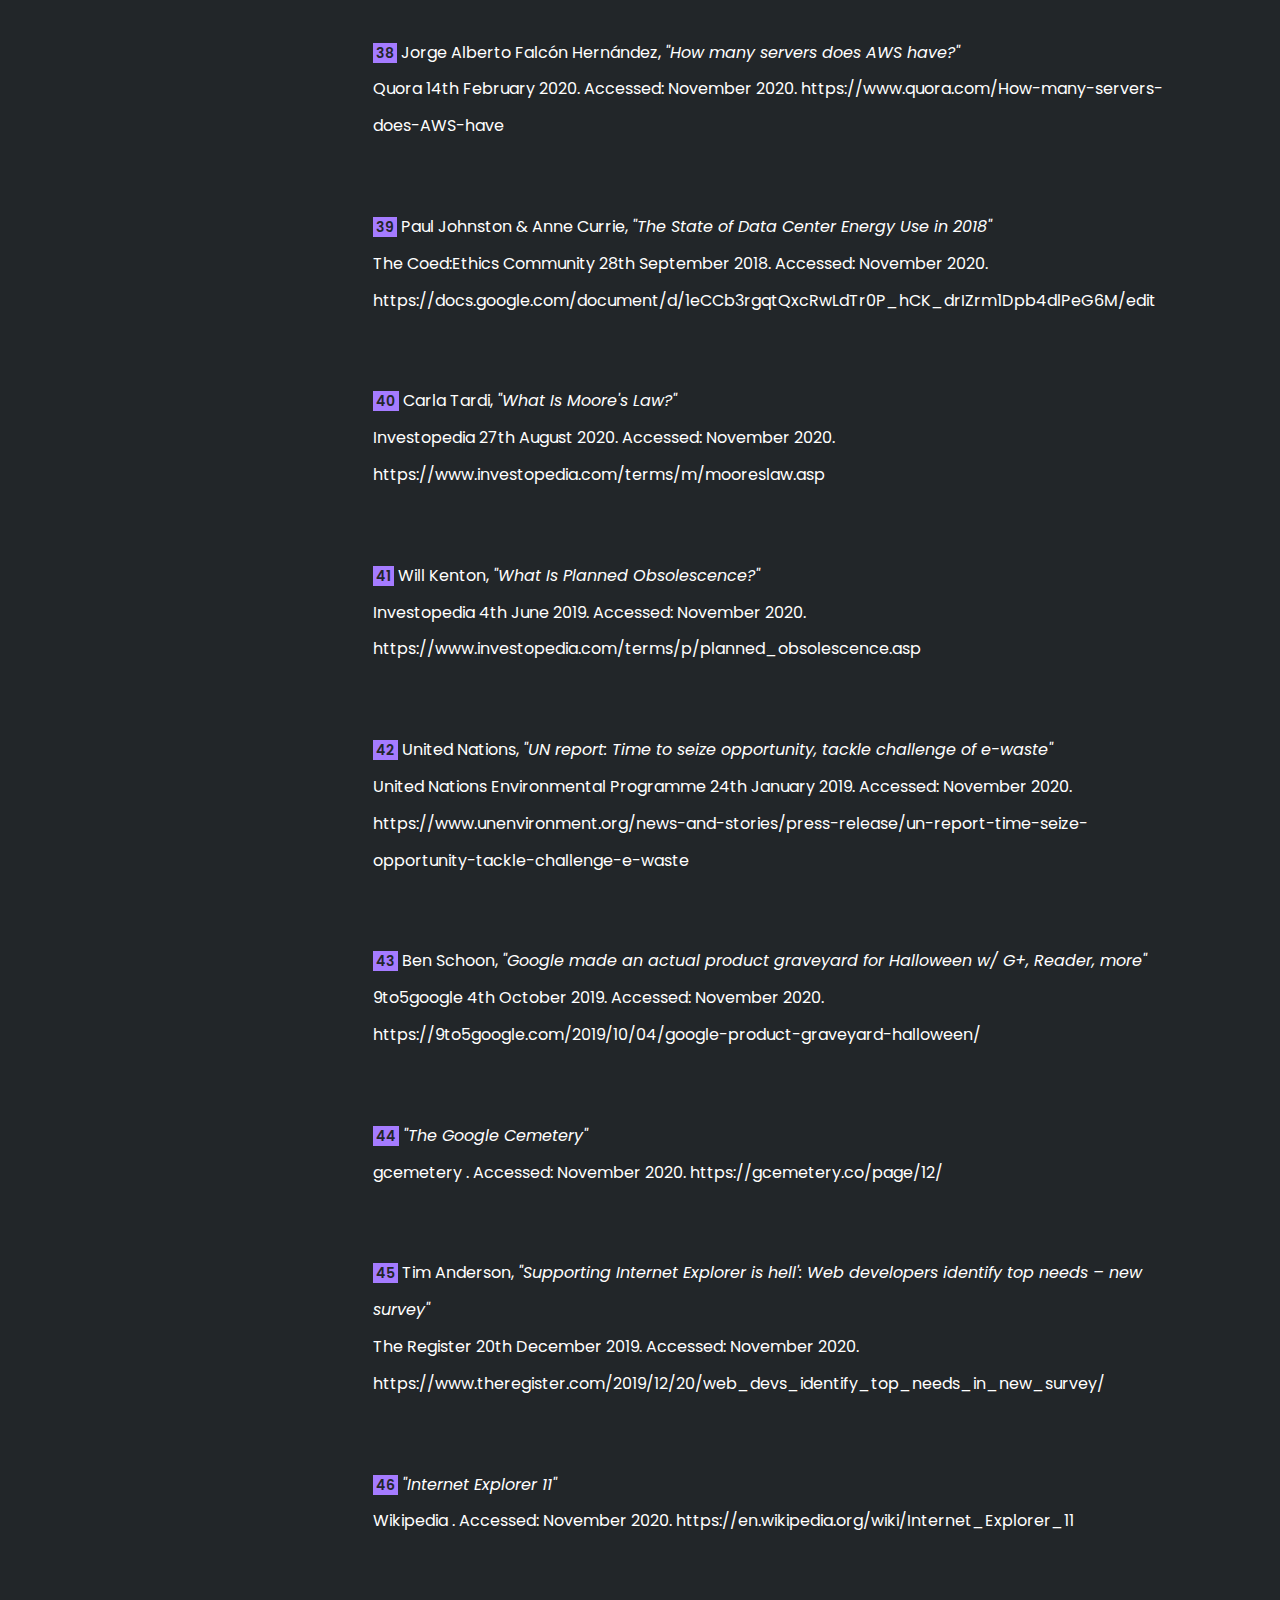
==== commit a4dc63f9: "tooltips, source label" ====
--- a/index.html
+++ b/index.html
@@ -4,6 +4,7 @@
 <head>
     <meta charset="UTF-8">
     <meta name="viewport" content="width=device-width, initial-scale=1.0">
+    <meta property="og:image" content="https://example.com/pix/earth.jpg">
     <link rel="stylesheet" href="css/main.css">
     <link rel="icon" type="image/ico" sizes="32x32" href="favicon.ico">
     <title>Tech Killing Planet? | Environfriend</title>
@@ -31,6 +32,7 @@
         </div>
         <div class="navItemContainer">
             <div class="navItemsButton"><span>Source</span><span style="display:none;">Hide</span></div>
+            <div class="nav-label">Click on any footnote in the text to view it in this panel</div>
             <div class="reference-container"></div>
         </div>
     </div>
--- a/css/main.css
+++ b/css/main.css
@@ -58,13 +58,6 @@
 #upButton {
   cursor: pointer;
   width: 300px;
-}
-
-.css-transitions-only-after-page-load * {
-  -webkit-transition: none !important;
-  -moz-transition: none !important;
-  -ms-transition: none !important;
-  -o-transition: none !important;
 }
 
 .tab {
@@ -281,6 +274,10 @@
 .sidenav .navItemContainer {
   border-bottom: 0.5px solid #2e3335;
   padding: 16px 0;
+}
+.sidenav .navItemContainer .nav-label {
+  padding: 8px 8px 8px 32px;
+  color: #435056;
 }
 .sidenav .navItemContainer.first {
   border-top: 0.5px solid #2e3335;
